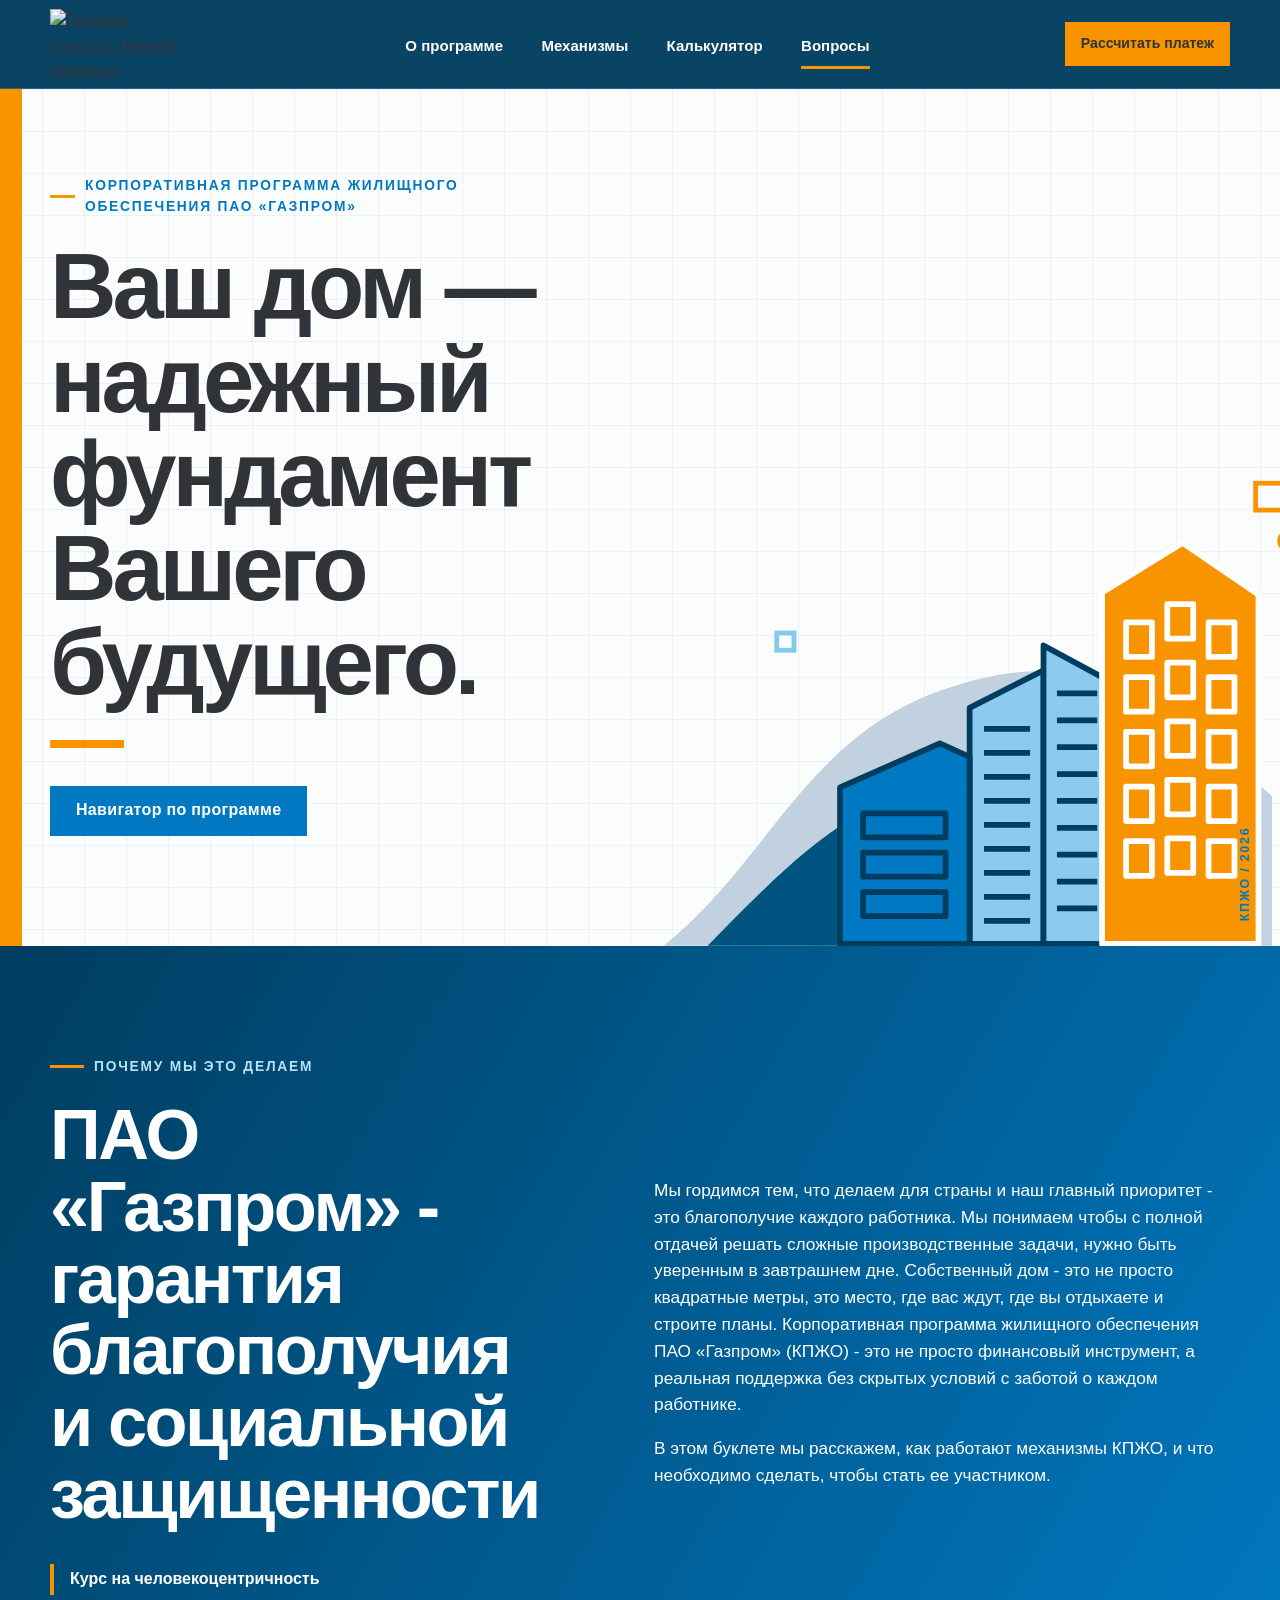
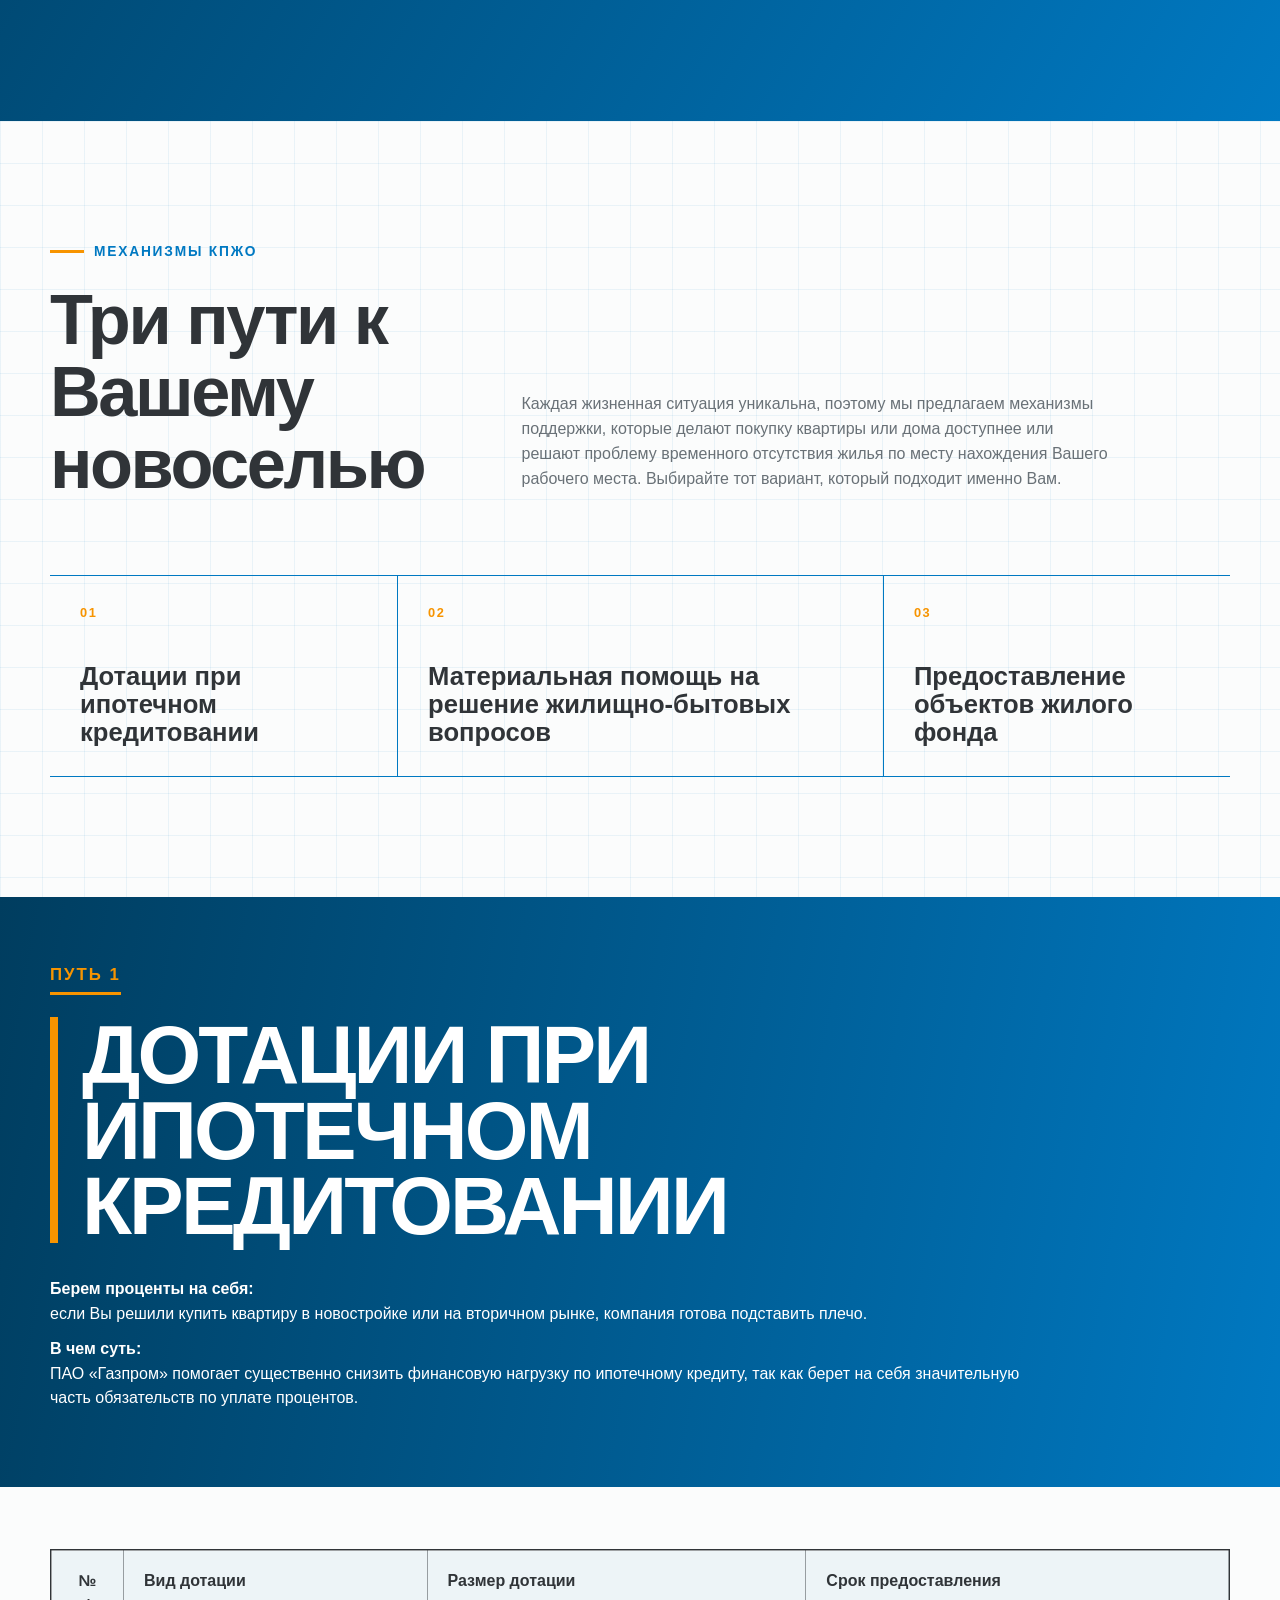
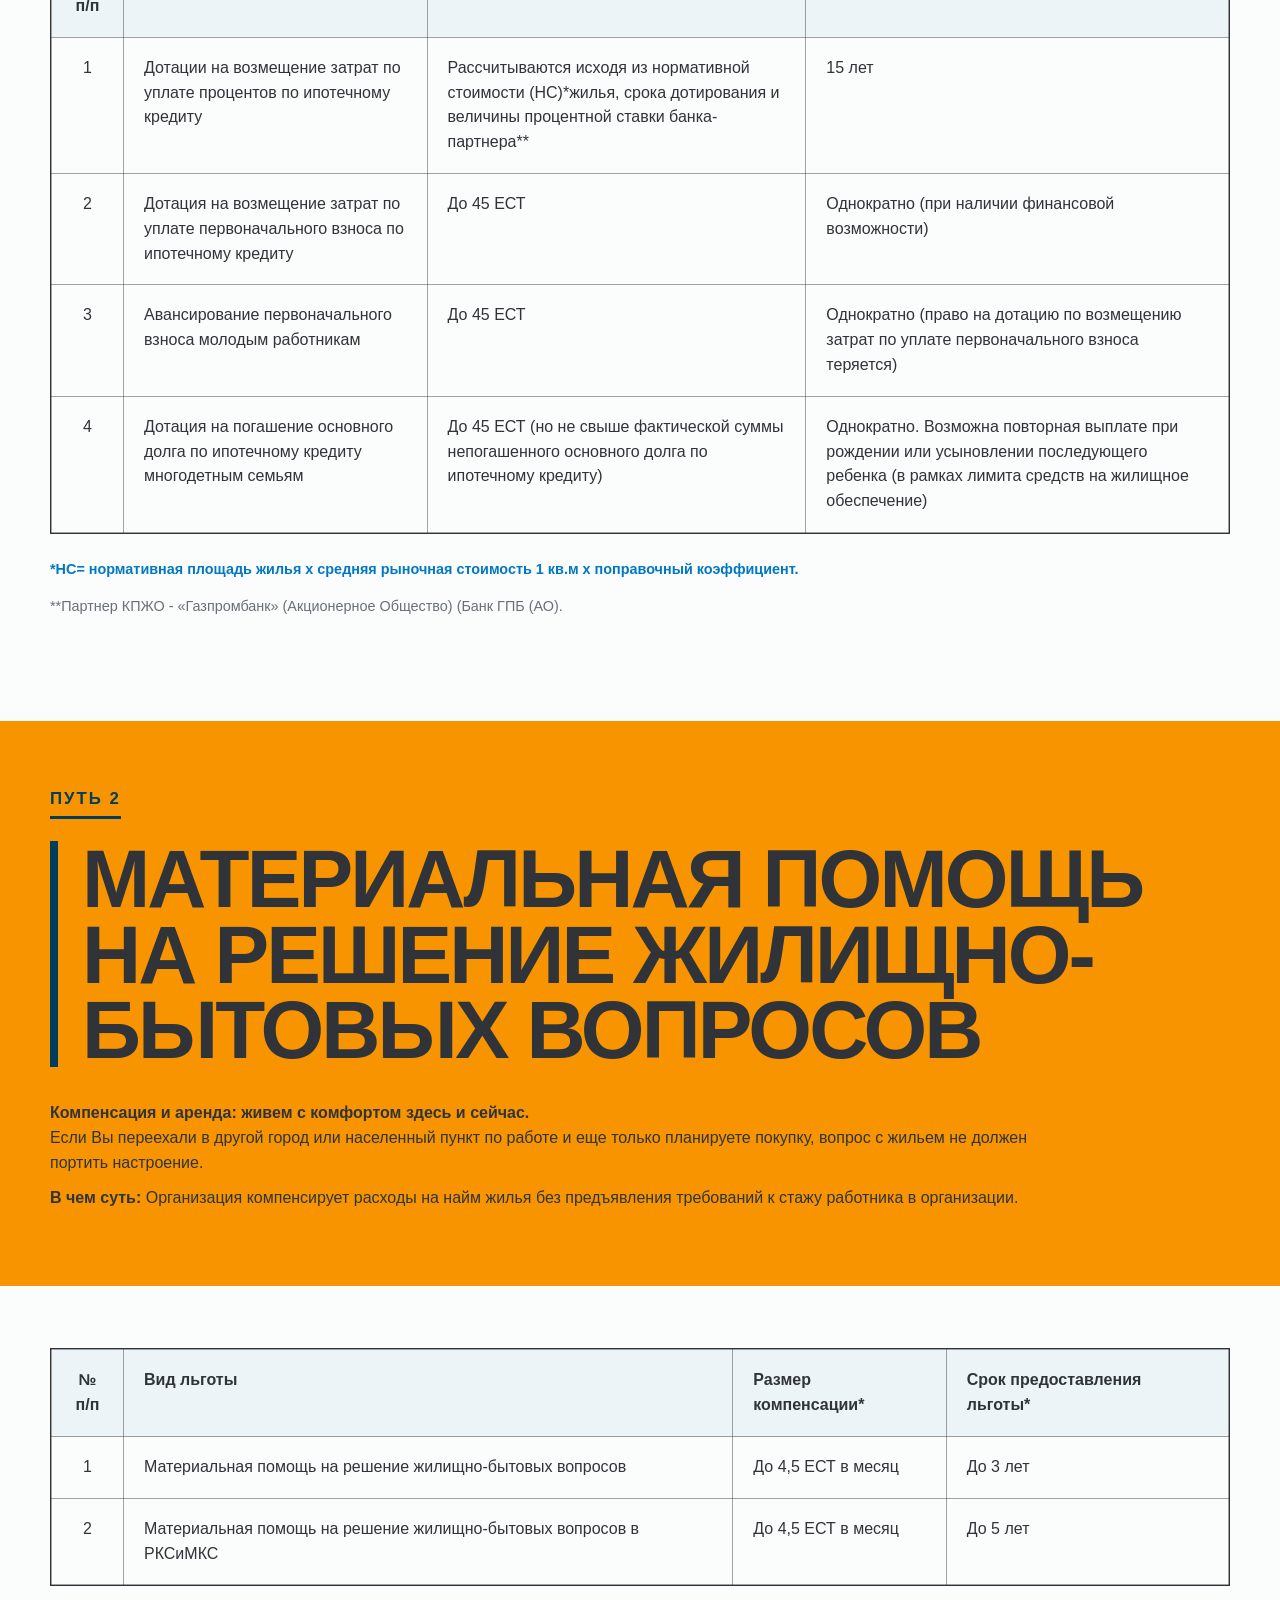
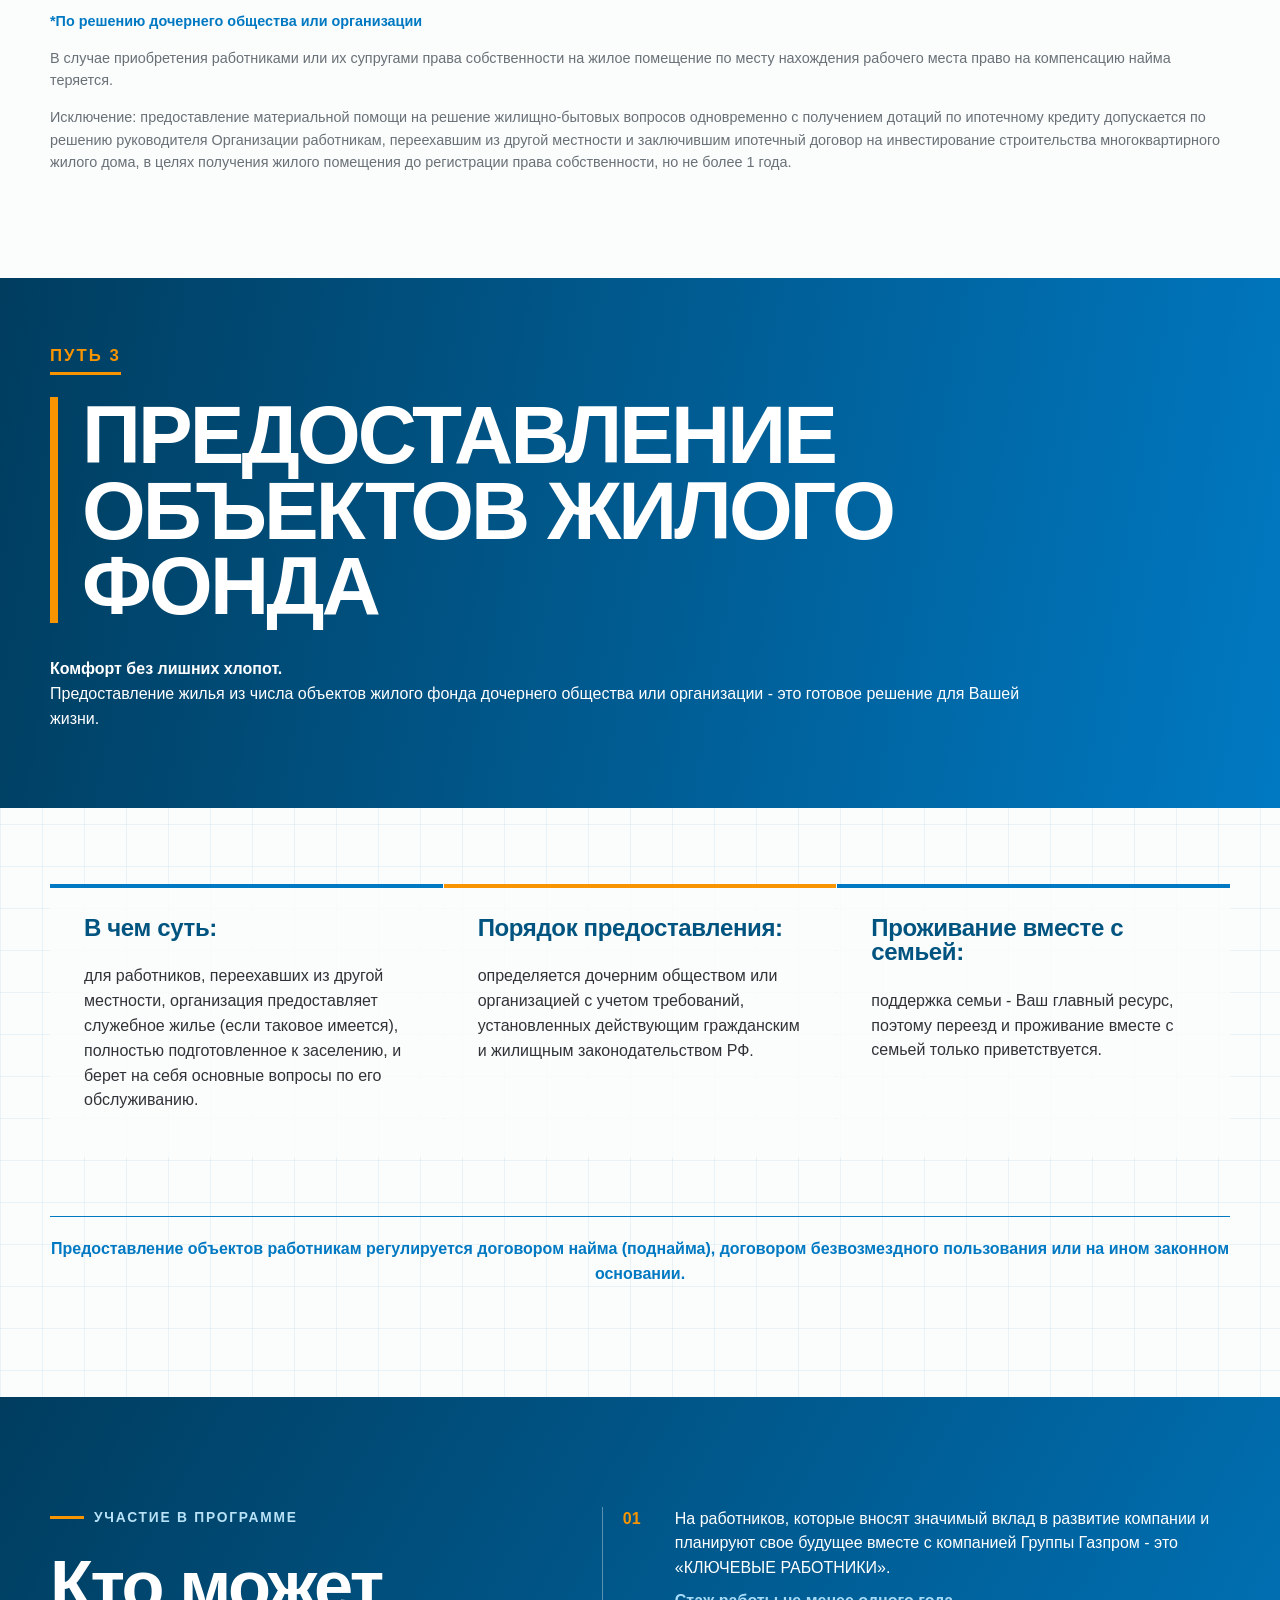
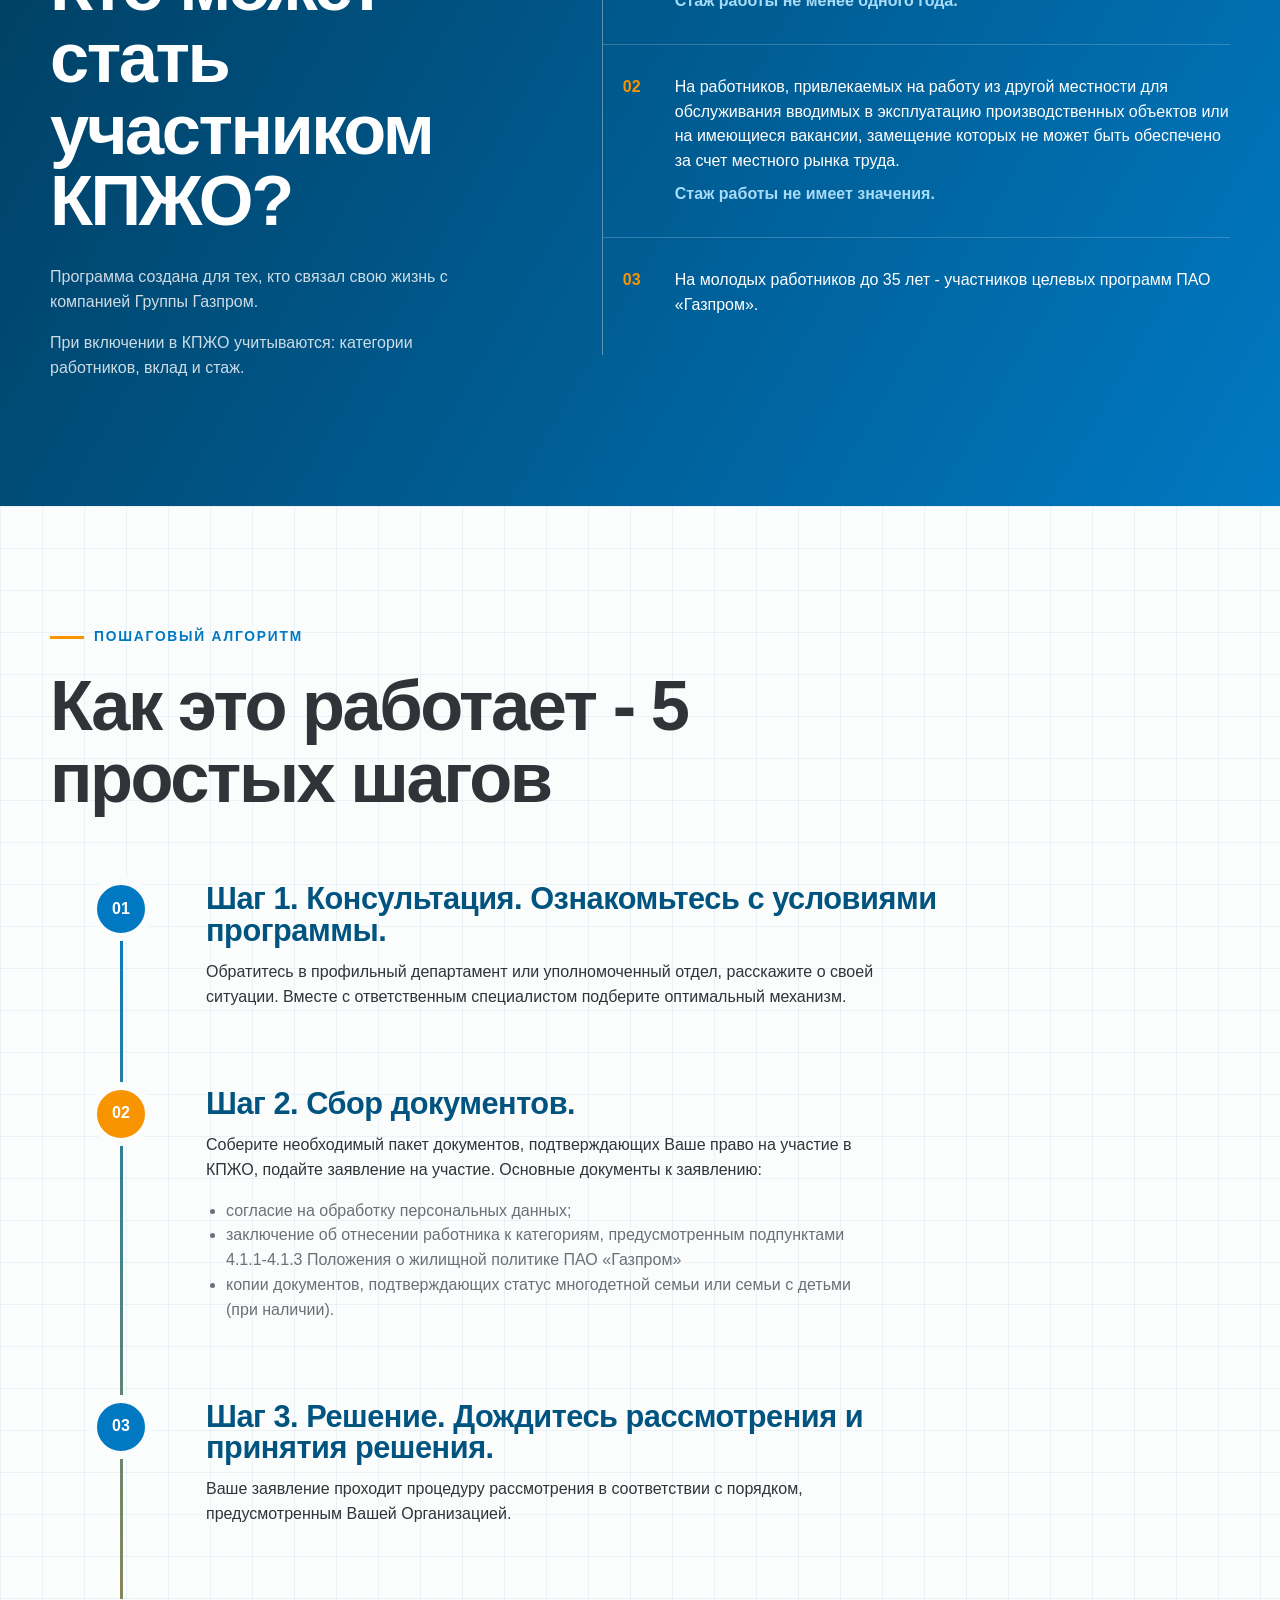
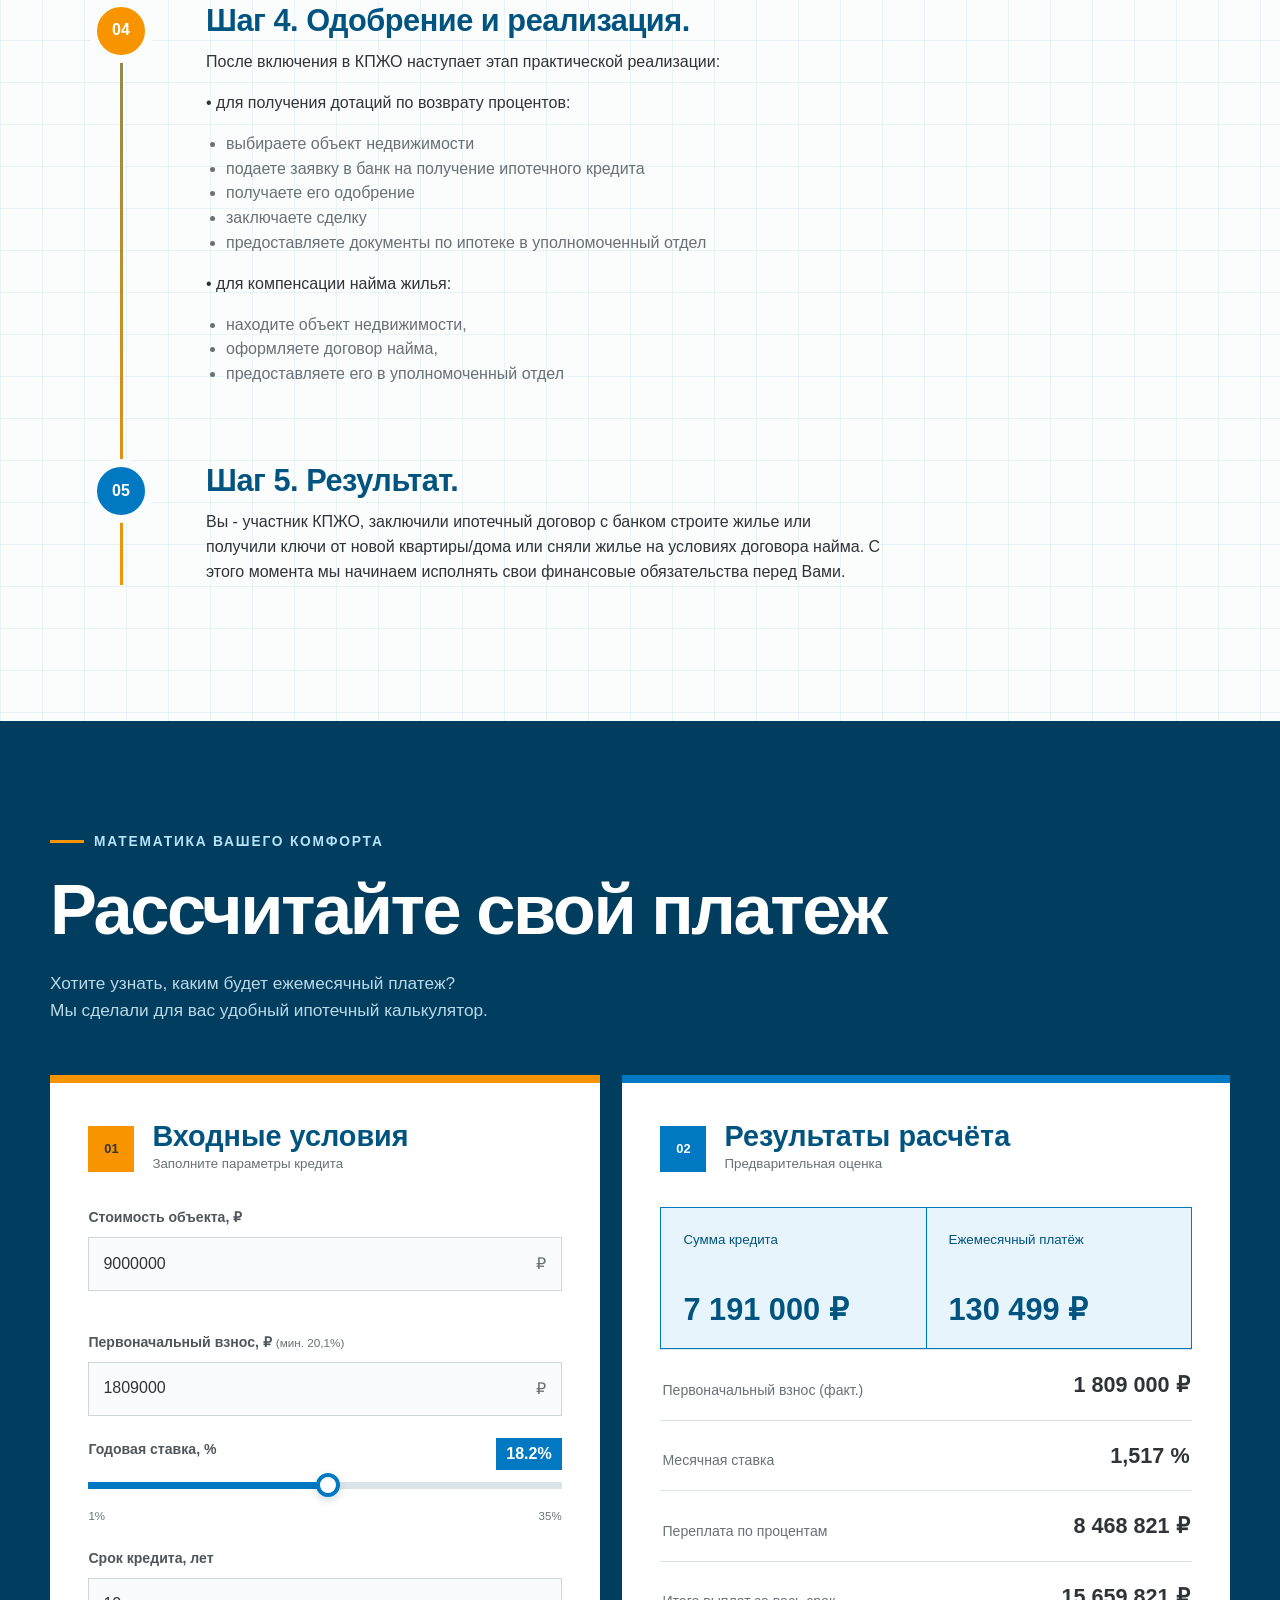
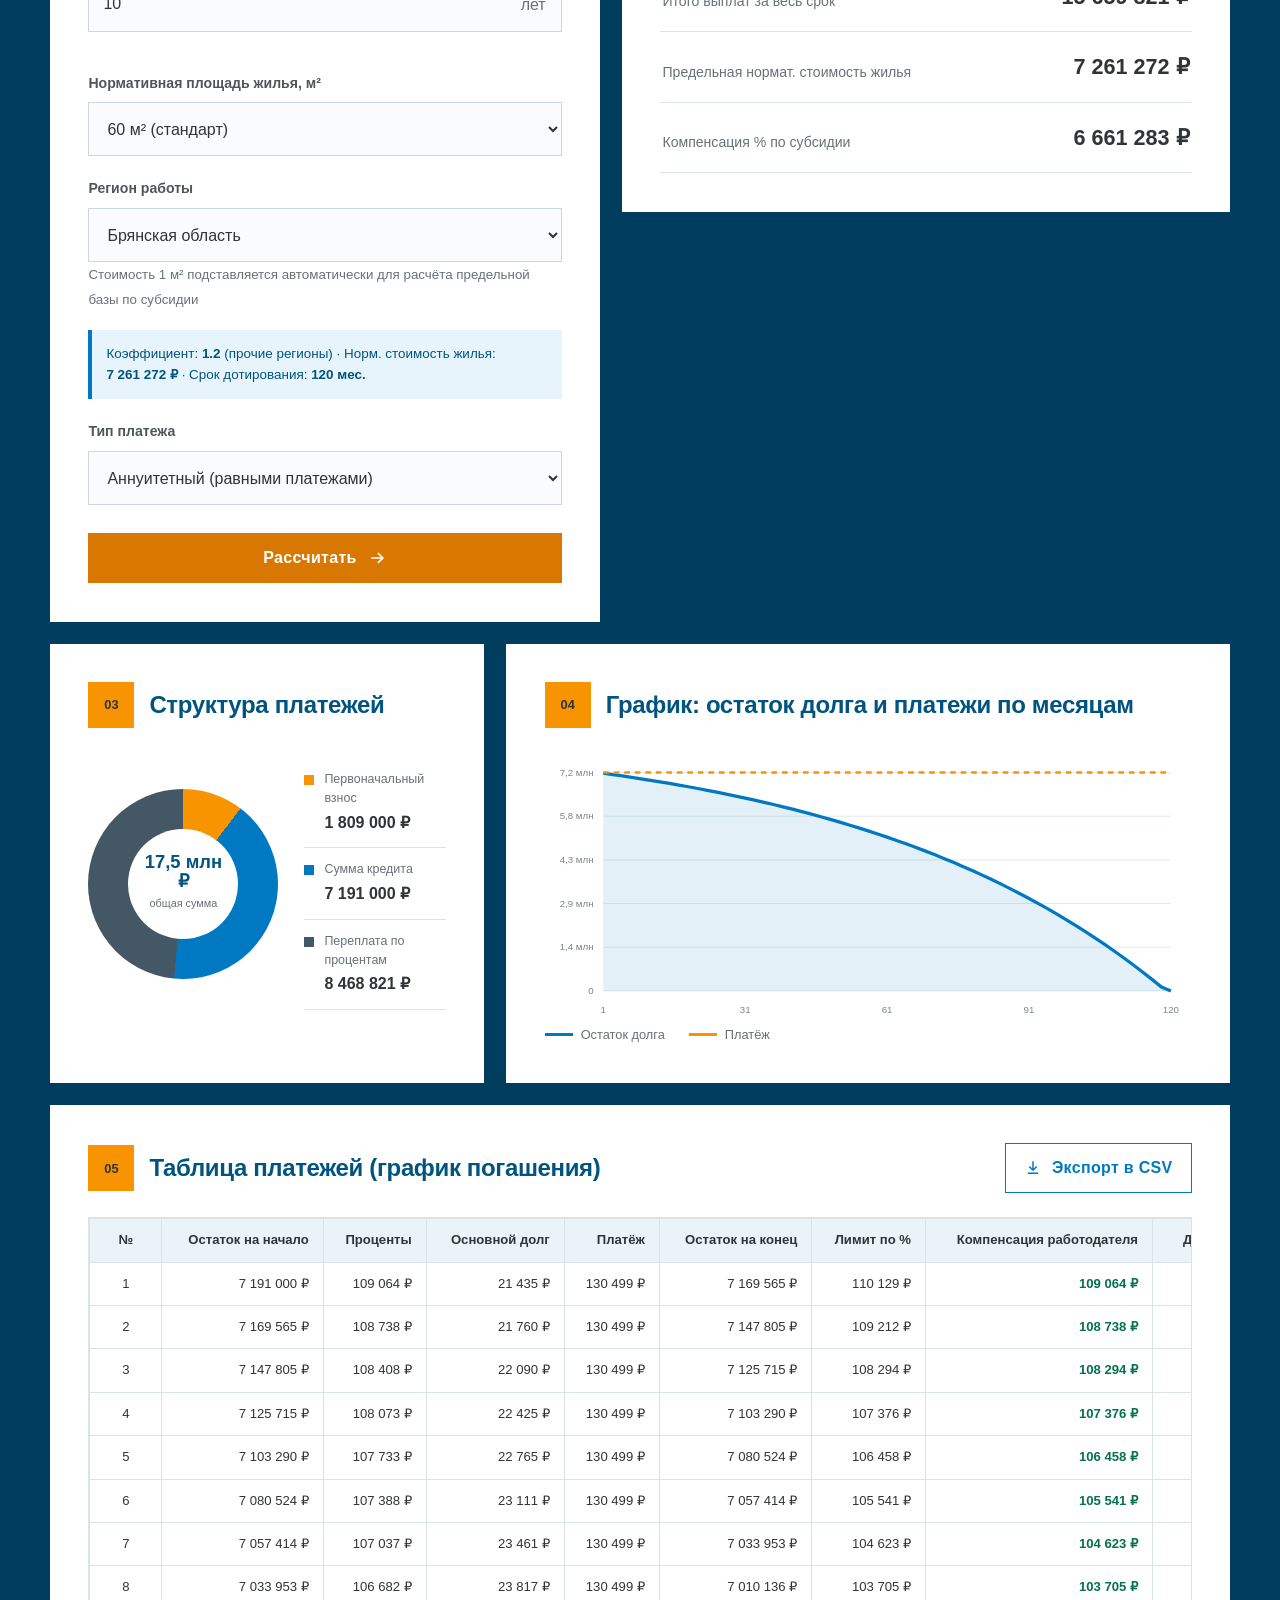
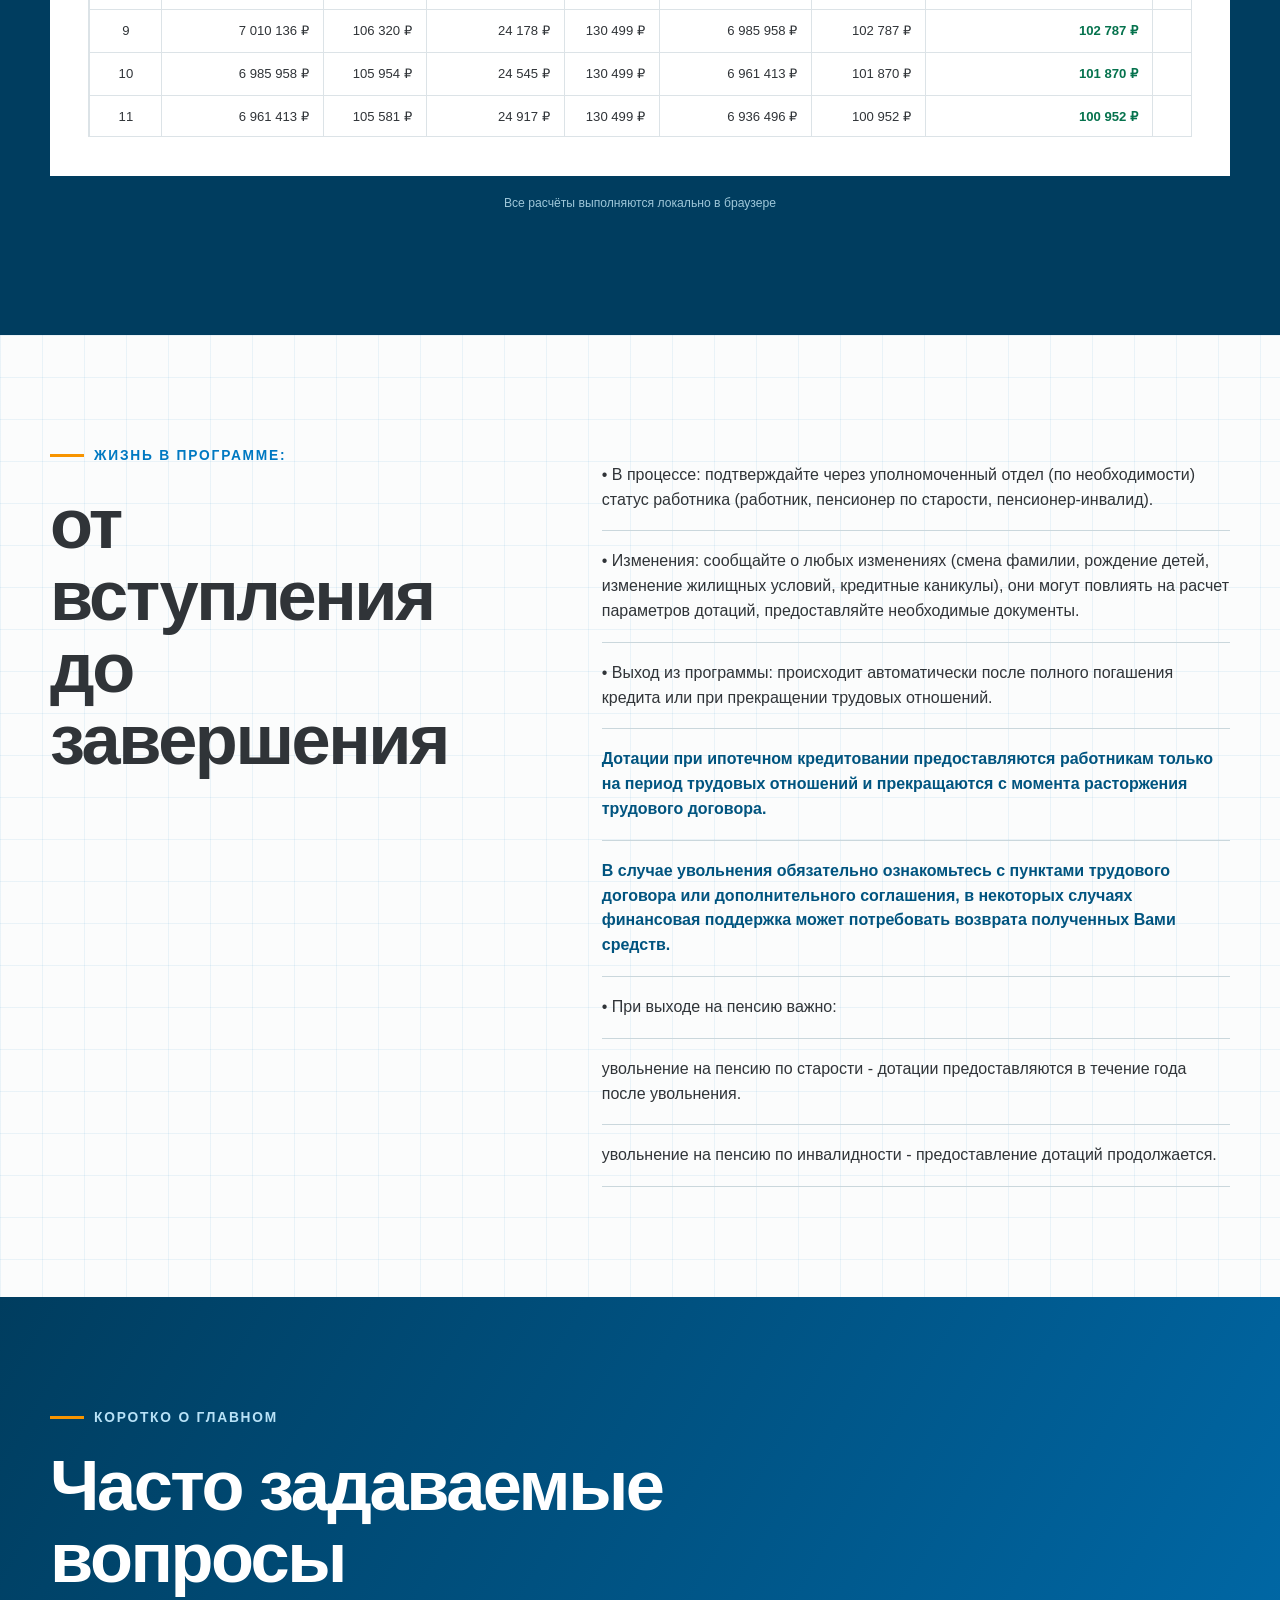
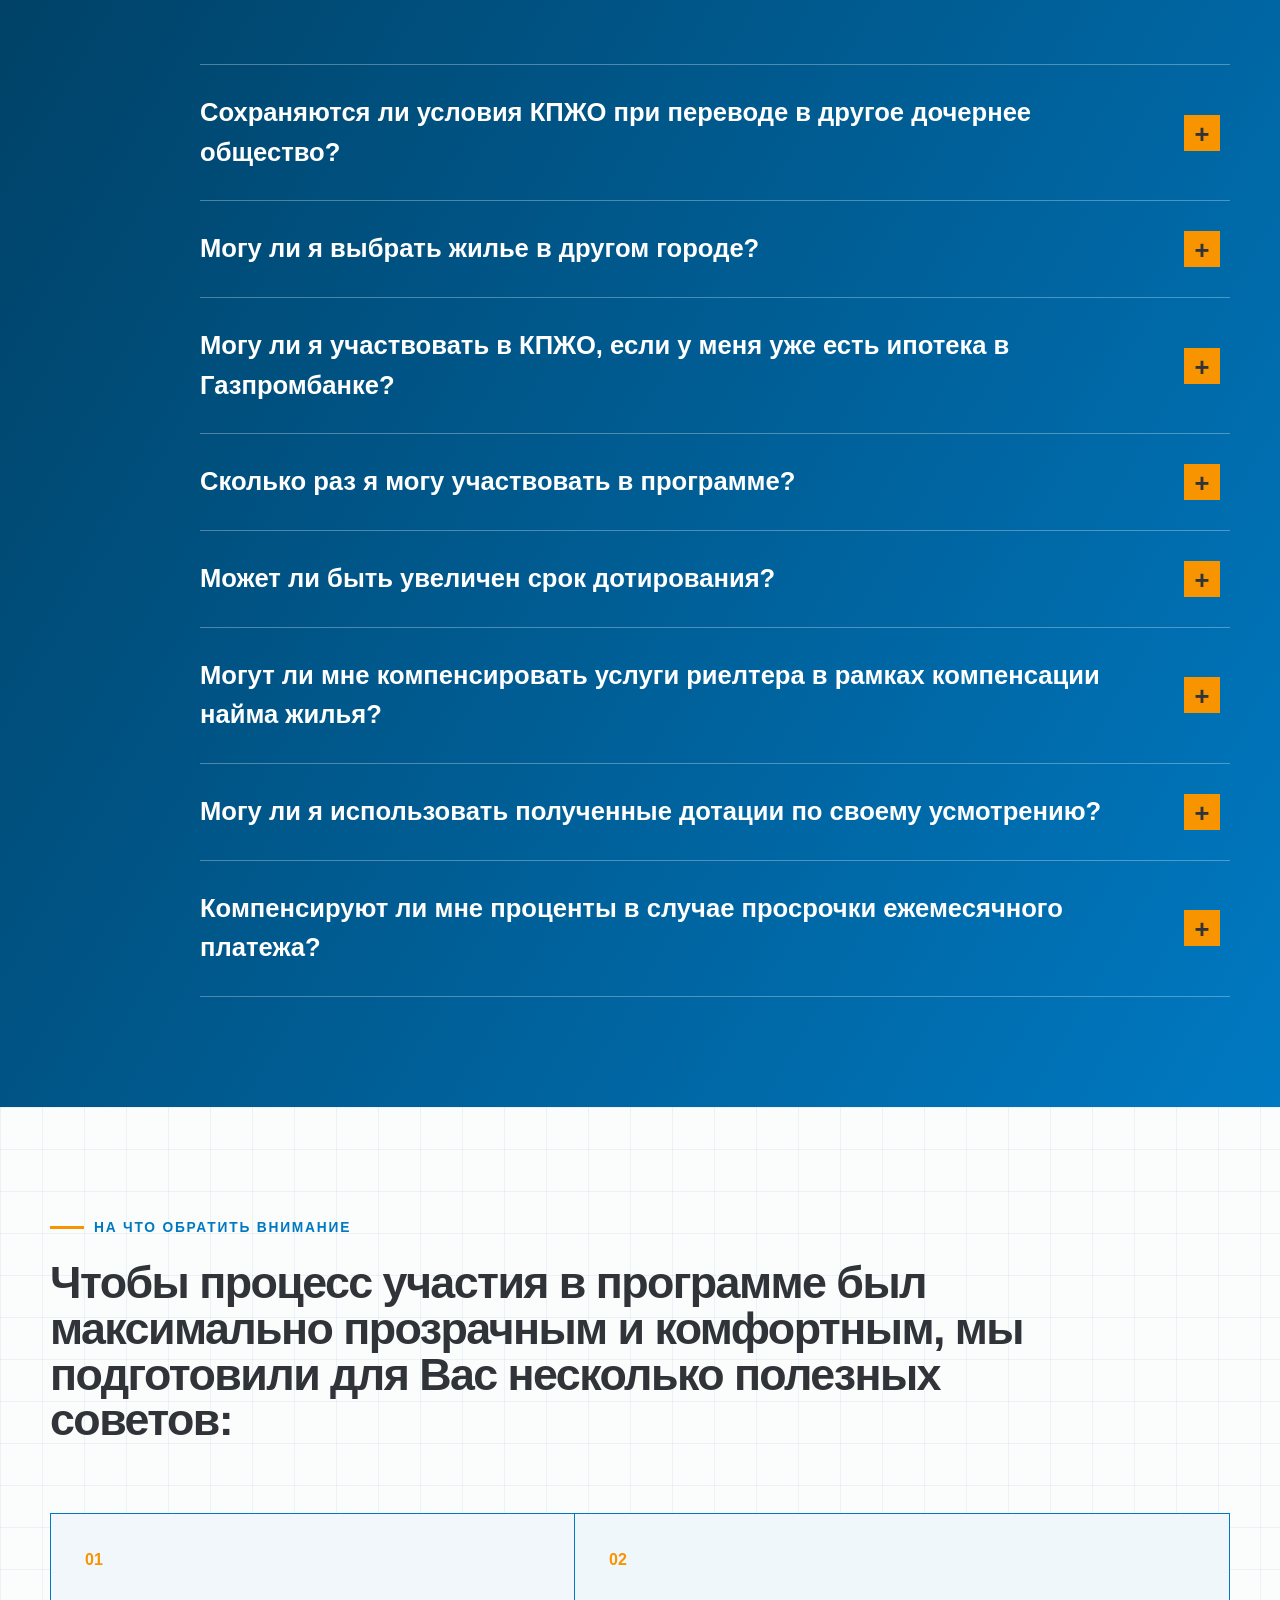
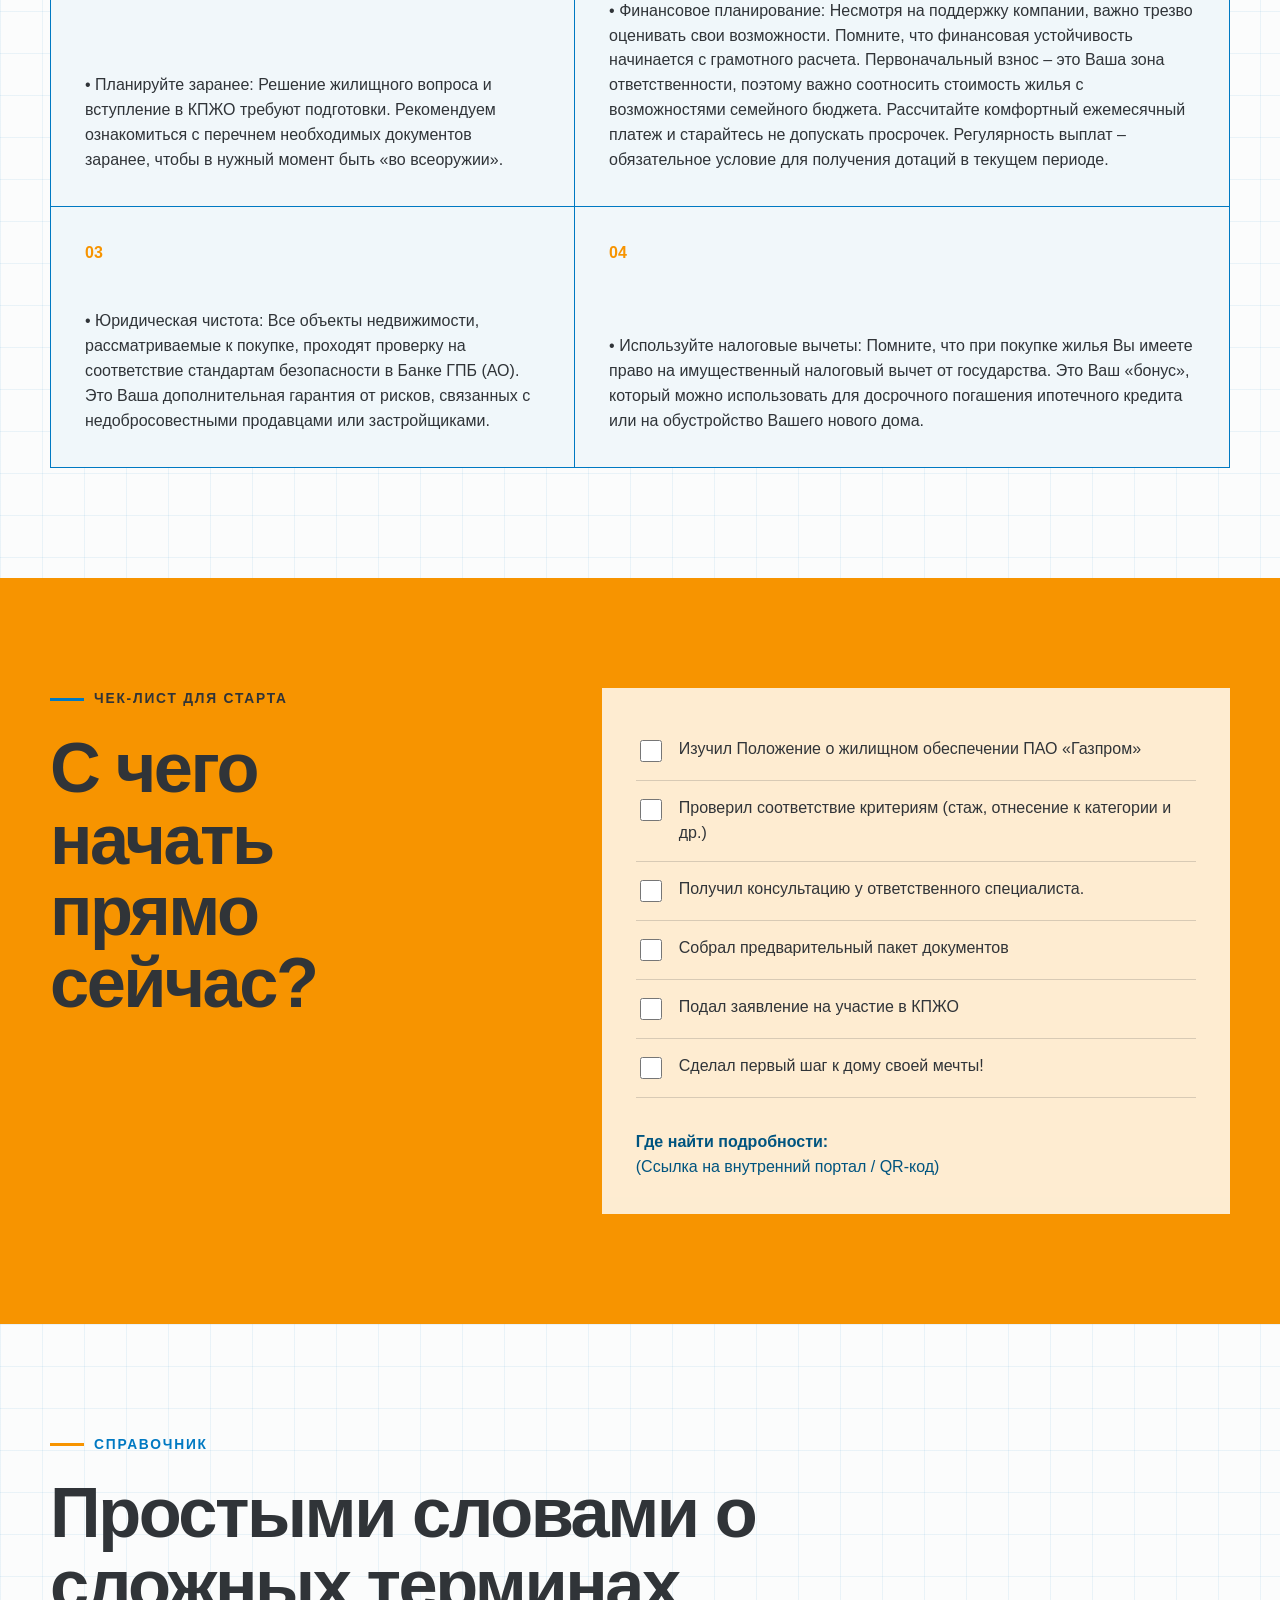
==== index.html @ 7434cbac "Add files via upload" ====
<!doctype html>
<html lang="ru">
<head>
  <meta charset="utf-8">
  <meta name="viewport" content="width=device-width, initial-scale=1, viewport-fit=cover">
  <meta name="theme-color" content="#005b8f">
  <meta name="description" content="Корпоративная программа жилищного обеспечения ПАО «Газпром» и ипотечный калькулятор">
  <title>Ваш дом — надежный фундамент Вашего будущего</title>
  <link rel="icon" href="assets/favicon.svg" type="image/svg+xml">
  <link rel="stylesheet" href="styles.css">
</head>
<body>
  <a class="skip-link" href="#main">Перейти к содержанию</a>

  <header class="site-header" id="top">
    <div class="header-shell">
      <a class="brand" href="#top" aria-label="Газпром — на главную">
        <img src="assets/gazprom-transgaz-nn-white.png" alt="Газпром трансгаз Нижний Новгород" width="2953" height="1624">
      </a>
      <button class="menu-toggle" type="button" aria-expanded="false" aria-controls="site-nav">
        <span></span><span></span>
        <span class="sr-only">Открыть меню</span>
      </button>
      <nav class="site-nav" id="site-nav" aria-label="Основная навигация">
        <a href="#program">О программе</a>
        <a href="#paths">Механизмы</a>
        <a href="#calculator">Калькулятор</a>
        <a href="#faq">Вопросы</a>
      </nav>
      <a class="header-cta" href="#calculator">Рассчитать платеж</a>
    </div>
  </header>

  <main id="main">
    <section class="hero grid-paper" aria-labelledby="hero-title">
      <div class="hero-shell">
        <div class="hero-copy reveal">
          <p class="eyebrow">Корпоративная программа жилищного обеспечения ПАО «Газпром»</p>
          <h1 id="hero-title">Ваш дом —<br>надежный фундамент<br>Вашего будущего.</h1>
          <a class="button button-primary" href="#program">Навигатор по программе</a>
        </div>
        <div class="hero-visual reveal" style="--delay: .12s" aria-hidden="true">
          <svg viewBox="0 0 760 600" role="img">
            <path class="hero-hill hill-back" d="M63 600C174 511 210 383 355 333c128-44 198-14 342 111v156Z"/>
            <path class="hero-hill hill-front" d="M109 600c92-94 155-157 250-166 146-13 210 71 326 166Z"/>
            <g class="building building-a">
              <path d="M382 598V352l77-39v285Z"/><path d="M459 598V287l72 39v272Z"/>
              <path d="M397 374h48M397 399h48M397 424h48M397 449h48M397 474h48M397 499h48M397 524h48M397 549h48M397 574h48"/>
              <path d="M473 337h42M473 365h42M473 393h42M473 421h42M473 449h42M473 477h42M473 505h42M473 533h42M473 561h42"/>
            </g>
            <g class="building building-b">
              <path d="M520 598V232l84-52 79 54v364Z"/>
              <path d="M545 263h27v36h-27zM588 244h27v36h-27zM631 263h27v36h-27zM545 320h27v36h-27zM588 305h27v36h-27zM631 320h27v36h-27zM545 377h27v36h-27zM588 366h27v36h-27zM631 377h27v36h-27zM545 434h27v36h-27zM588 427h27v36h-27zM631 434h27v36h-27zM545 491h27v36h-27zM588 488h27v36h-27zM631 491h27v36h-27z"/>
            </g>
            <g class="building building-c">
              <path d="M247 598V435l104-46 31 14v195Z"/><path d="M271 462h86v25h-86zM271 503h86v25h-86zM271 544h86v25h-86z"/>
            </g>
            <rect class="hero-square square-one" x="680" y="118" width="28" height="28"/>
            <rect class="hero-square square-two" x="181" y="274" width="18" height="18"/>
            <circle class="hero-dot" cx="714" cy="178" r="9"/>
          </svg>
        </div>
      </div>
      <div class="hero-index" aria-hidden="true">КПЖО / 2026</div>
    </section>

    <section class="why section-blue" id="program">
      <div class="section-shell split-layout">
        <div class="section-heading reveal">
          <p class="eyebrow eyebrow-light">Почему мы это делаем</p>
          <h2>ПАО «Газпром» - гарантия благополучия и социальной защищенности</h2>
          <p class="accent-ribbon">Курс на человекоцентричность</p>
        </div>
        <div class="section-copy reveal" style="--delay: .08s">
          <p>Мы гордимся тем, что делаем для страны и наш главный приоритет - это благополучие каждого работника. Мы понимаем чтобы с полной отдачей решать сложные производственные задачи, нужно быть уверенным в завтрашнем дне. Собственный дом - это не просто квадратные метры, это место, где вас ждут, где вы отдыхаете и строите планы. Корпоративная программа жилищного обеспечения ПАО «Газпром» (КПЖО) - это не просто финансовый инструмент, а реальная поддержка без скрытых условий с заботой о каждом работнике.</p>
          <p>В этом буклете мы расскажем, как работают механизмы КПЖО, и что необходимо сделать, чтобы стать ее участником.</p>
        </div>
      </div>
    </section>

    <section class="path-overview grid-paper" id="paths">
      <div class="section-shell">
        <div class="overview-head reveal">
          <p class="eyebrow">Механизмы КПЖО</p>
          <h2>Три пути к Вашему новоселью</h2>
          <p>Каждая жизненная ситуация уникальна, поэтому мы предлагаем механизмы поддержки, которые делают покупку квартиры или дома доступнее или решают проблему временного отсутствия жилья по месту нахождения Вашего рабочего места. Выбирайте тот вариант, который подходит именно Вам.</p>
        </div>
        <ol class="path-list">
          <li class="reveal"><a href="#path-1"><span>01</span>Дотации при ипотечном кредитовании</a></li>
          <li class="reveal"><a href="#path-2"><span>02</span>Материальная помощь на решение жилищно-бытовых вопросов</a></li>
          <li class="reveal"><a href="#path-3"><span>03</span>Предоставление объектов жилого фонда</a></li>
        </ol>
      </div>
    </section>

    <section class="path-section" id="path-1">
      <div class="path-banner blue-banner">
        <div class="section-shell">
          <span class="path-number">Путь 1</span>
          <h2>Дотации при ипотечном кредитовании</h2>
          <p><strong>Берем проценты на себя:</strong><br>если Вы решили купить квартиру в новостройке или на вторичном рынке, компания готова подставить плечо.</p>
          <p><strong>В чем суть:</strong><br>ПАО «Газпром» помогает существенно снизить финансовую нагрузку по ипотечному кредиту, так как берет на себя значительную часть обязательств по уплате процентов.</p>
        </div>
      </div>
      <div class="section-shell table-section reveal">
        <div class="responsive-table">
          <table>
            <thead><tr><th>№ п/п</th><th>Вид дотации</th><th>Размер дотации</th><th>Срок предоставления</th></tr></thead>
            <tbody>
              <tr><td>1</td><td>Дотации на возмещение затрат по уплате процентов по ипотечному кредиту</td><td>Рассчитываются исходя из нормативной стоимости (НС)*жилья, срока дотирования и величины процентной ставки банка-партнера**</td><td>15 лет</td></tr>
              <tr><td>2</td><td>Дотация на возмещение затрат по уплате первоначального взноса по ипотечному кредиту</td><td>До 45 ЕСТ</td><td>Однократно (при наличии финансовой возможности)</td></tr>
              <tr><td>3</td><td>Авансирование первоначального взноса молодым работникам</td><td>До 45 ЕСТ</td><td>Однократно (право на дотацию по возмещению затрат по уплате первоначального взноса теряется)</td></tr>
              <tr><td>4</td><td>Дотация на погашение основного долга по ипотечному кредиту многодетным семьям</td><td>До 45 ЕСТ (но не свыше фактической суммы непогашенного основного долга по ипотечному кредиту)</td><td>Однократно. Возможна повторная выплате при рождении или усыновлении последующего ребенка (в рамках лимита средств на жилищное обеспечение)</td></tr>
            </tbody>
          </table>
        </div>
        <div class="table-notes">
          <p>*НС= нормативная площадь жилья х средняя рыночная стоимость 1 кв.м х поправочный коэффициент.</p>
          <p>**Партнер КПЖО - «Газпромбанк» (Акционерное Общество) (Банк ГПБ (АО).</p>
        </div>
      </div>
    </section>

    <section class="path-section" id="path-2">
      <div class="path-banner orange-banner">
        <div class="section-shell">
          <span class="path-number">Путь 2</span>
          <h2>Материальная помощь на решение жилищно-бытовых вопросов</h2>
          <p><strong>Компенсация и аренда: живем с комфортом здесь и сейчас.</strong><br>Если Вы переехали в другой город или населенный пункт по работе и еще только планируете покупку, вопрос с жильем не должен портить настроение.</p>
          <p><strong>В чем суть:</strong> Организация компенсирует расходы на найм жилья без предъявления требований к стажу работника в организации.</p>
        </div>
      </div>
      <div class="section-shell table-section reveal">
        <div class="responsive-table">
          <table>
            <thead><tr><th>№ п/п</th><th>Вид льготы</th><th>Размер компенсации*</th><th>Срок предоставления льготы*</th></tr></thead>
            <tbody>
              <tr><td>1</td><td>Материальная помощь на решение жилищно-бытовых вопросов</td><td>До 4,5 ЕСТ в месяц</td><td>До 3 лет</td></tr>
              <tr><td>2</td><td>Материальная помощь на решение жилищно-бытовых вопросов в РКСиМКС</td><td>До 4,5 ЕСТ в месяц</td><td>До 5 лет</td></tr>
            </tbody>
          </table>
        </div>
        <div class="table-notes">
          <p>*По решению дочернего общества или организации</p>
          <p>В случае приобретения работниками или их супругами права собственности на жилое помещение по месту нахождения рабочего места право на компенсацию найма теряется.</p>
          <p>Исключение: предоставление материальной помощи на решение жилищно-бытовых вопросов одновременно с получением дотаций по ипотечному кредиту допускается по решению руководителя Организации работникам, переехавшим из другой местности и заключившим ипотечный договор на инвестирование строительства многоквартирного жилого дома, в целях получения жилого помещения до регистрации права собственности, но не более 1 года.</p>
        </div>
      </div>
    </section>

    <section class="path-section grid-paper" id="path-3">
      <div class="path-banner blue-banner">
        <div class="section-shell">
          <span class="path-number">Путь 3</span>
          <h2>Предоставление объектов жилого фонда</h2>
          <p><strong>Комфорт без лишних хлопот.</strong><br>Предоставление жилья из числа объектов жилого фонда дочернего общества или организации - это готовое решение для Вашей жизни.</p>
        </div>
      </div>
      <div class="section-shell three-notes">
        <article class="reveal"><h3>В чем суть:</h3><p>для работников, переехавших из другой местности, организация предоставляет служебное жилье (если таковое имеется), полностью подготовленное к заселению, и берет на себя основные вопросы по его обслуживанию.</p></article>
        <article class="reveal"><h3>Порядок предоставления:</h3><p>определяется дочерним обществом или организацией с учетом требований, установленных действующим гражданским и жилищным законодательством РФ.</p></article>
        <article class="reveal"><h3>Проживание вместе с семьей:</h3><p>поддержка семьи - Ваш главный ресурс, поэтому переезд и проживание вместе с семьей только приветствуется.</p></article>
        <p class="wide-note">Предоставление объектов работникам регулируется договором найма (поднайма), договором безвозмездного пользования или на ином законном основании.</p>
      </div>
    </section>

    <section class="eligibility section-blue">
      <div class="section-shell split-layout">
        <div class="section-heading reveal">
          <p class="eyebrow eyebrow-light">Участие в программе</p>
          <h2>Кто может стать участником КПЖО?</h2>
          <p>Программа создана для тех, кто связал свою жизнь с компанией Группы Газпром.</p>
          <p>При включении в КПЖО учитываются: категории работников, вклад и стаж.</p>
        </div>
        <ol class="eligibility-list">
          <li class="reveal"><span>01</span><p>На работников, которые вносят значимый вклад в развитие компании и планируют свое будущее вместе с компанией Группы Газпром - это «КЛЮЧЕВЫЕ РАБОТНИКИ».</p><strong>Стаж работы не менее одного года.</strong></li>
          <li class="reveal"><span>02</span><p>На работников, привлекаемых на работу из другой местности для обслуживания вводимых в эксплуатацию производственных объектов или на имеющиеся вакансии, замещение которых не может быть обеспечено за счет местного рынка труда.</p><strong>Стаж работы не имеет значения.</strong></li>
          <li class="reveal"><span>03</span><p>На молодых работников до 35 лет - участников целевых программ ПАО «Газпром».</p></li>
        </ol>
      </div>
    </section>

    <section class="steps grid-paper">
      <div class="section-shell">
        <div class="section-title reveal"><p class="eyebrow">Пошаговый алгоритм</p><h2>Как это работает - 5 простых шагов</h2></div>
        <div class="step-track">
          <article class="step reveal"><span>01</span><h3>Шаг 1. Консультация. Ознакомьтесь с условиями программы.</h3><p>Обратитесь в профильный департамент или уполномоченный отдел, расскажите о своей ситуации. Вместе с ответственным специалистом подберите оптимальный механизм.</p></article>
          <article class="step reveal"><span>02</span><h3>Шаг 2. Сбор документов.</h3><p>Соберите необходимый пакет документов, подтверждающих Ваше право на участие в КПЖО, подайте заявление на участие. Основные документы к заявлению:</p><ul><li>согласие на обработку персональных данных;</li><li>заключение об отнесении работника к категориям, предусмотренным подпунктами 4.1.1-4.1.3 Положения о жилищной политике ПАО «Газпром»</li><li>копии документов, подтверждающих статус многодетной семьи или семьи с детьми (при наличии).</li></ul></article>
          <article class="step reveal"><span>03</span><h3>Шаг 3. Решение. Дождитесь рассмотрения и принятия решения.</h3><p>Ваше заявление проходит процедуру рассмотрения в соответствии с порядком, предусмотренным Вашей Организацией.</p></article>
          <article class="step reveal"><span>04</span><h3>Шаг 4. Одобрение и реализация.</h3><p>После включения в КПЖО наступает этап практической реализации:</p><p>• для получения дотаций по возврату процентов:</p><ul><li>выбираете объект недвижимости</li><li>подаете заявку в банк на получение ипотечного кредита</li><li>получаете его одобрение</li><li>заключаете сделку</li><li>предоставляете документы по ипотеке в уполномоченный отдел</li></ul><p>• для компенсации найма жилья:</p><ul><li>находите объект недвижимости,</li><li>оформляете договор найма,</li><li>предоставляете его в уполномоченный отдел</li></ul></article>
          <article class="step reveal"><span>05</span><h3>Шаг 5. Результат.</h3><p>Вы - участник КПЖО, заключили ипотечный договор с банком строите жилье или получили ключи от новой квартиры/дома или сняли жилье на условиях договора найма. С этого момента мы начинаем исполнять свои финансовые обязательства перед Вами.</p></article>
        </div>
      </div>
    </section>

    <section class="calculator-section" id="calculator">
      <div class="calculator-heading section-shell reveal">
        <p class="eyebrow eyebrow-light">Математика вашего комфорта</p>
        <h2>Рассчитайте свой платеж</h2>
        <p>Хотите узнать, каким будет ежемесячный платеж?<br>Мы сделали для вас удобный ипотечный калькулятор.</p>
      </div>
      <div class="calculator-shell section-shell">
        <form class="calculator-form reveal" id="mortgage-form" novalidate>
          <div class="calc-panel-title"><span>01</span><div><p>Входные условия</p><small>Заполните параметры кредита</small></div></div>
          <div class="field">
            <label for="price">Стоимость объекта, ₽</label>
            <div class="input-wrap"><input type="number" id="price" value="9000000" step="100000" min="100000" inputmode="numeric"><span>₽</span></div>
            <small class="error-text" id="price-error"></small>
          </div>
          <div class="field">
            <label for="downpayment">Первоначальный взнос, ₽ <small>(мин. 20,1%)</small></label>
            <div class="input-wrap"><input type="number" id="downpayment" value="1809000" step="10000" min="0" inputmode="numeric"><span>₽</span></div>
            <p class="field-warning" id="warn-down" role="status">Взнос ниже минимального — будет применён минимум 20,1%</p>
          </div>
          <div class="field range-field">
            <div class="label-row"><label for="rate">Годовая ставка, %</label><output id="rate-badge" for="rate">18.2%</output></div>
            <input type="range" id="rate" min="1" max="35" step="0.1" value="18.2">
            <div class="range-scale"><span>1%</span><span>35%</span></div>
          </div>
          <div class="field">
            <label for="years">Срок кредита, лет</label>
            <div class="input-wrap"><input type="number" id="years" value="10" min="1" max="30" step="1" inputmode="numeric"><span>лет</span></div>
            <small class="error-text" id="years-error"></small>
          </div>
          <div class="field">
            <label for="area">Нормативная площадь жилья, м²</label>
            <select id="area"><option value="33">33 м² (1 человек)</option><option value="42">42 м² (2 человека)</option><option value="60" selected>60 м² (стандарт)</option><option value="90">90 м² (многодетные)</option></select>
          </div>
          <div class="field">
            <label for="region">Регион работы</label>
            <select id="region"></select>
            <small>Стоимость 1 м² подставляется автоматически для расчёта предельной базы по субсидии</small>
          </div>
          <div class="region-info" id="region-info"></div>
          <div class="field">
            <label for="payment-type">Тип платежа</label>
            <select id="payment-type"><option value="annuity">Аннуитетный (равными платежами)</option><option value="differentiated">Дифференцированный (убывающий)</option></select>
          </div>
          <button class="button calc-button" type="submit"><span>Рассчитать</span><svg viewBox="0 0 24 24" aria-hidden="true"><path d="M5 12h14M13 6l6 6-6 6"/></svg></button>
        </form>

        <div class="calculator-results reveal" style="--delay: .08s" aria-live="polite">
          <div class="calc-panel-title dark-title"><span>02</span><div><p>Результаты расчёта</p><small>Предварительная оценка</small></div></div>
          <div class="primary-results">
            <div><small>Сумма кредита</small><strong id="r-loan-sum">—</strong></div>
            <div><small>Ежемесячный платёж</small><strong id="r-monthly">—</strong></div>
          </div>
          <div class="result-list">
            <div><span>Первоначальный взнос (факт.)</span><strong id="r-down-fact">—</strong></div>
            <div><span>Месячная ставка</span><strong id="r-monthly-rate">—</strong></div>
            <div><span>Переплата по процентам</span><strong id="r-overpay">—</strong></div>
            <div><span>Итого выплат за весь срок</span><strong id="r-total">—</strong></div>
            <div><span>Предельная нормат. стоимость жилья</span><strong id="r-norm-cost">—</strong></div>
            <div><span>Компенсация % по субсидии</span><strong id="r-subsidy-total">—</strong></div>
          </div>
        </div>
      </div>

      <div class="analytics-shell section-shell">
        <article class="chart-panel reveal">
          <div class="chart-head"><span>03</span><h3>Структура платежей</h3></div>
          <div class="donut-layout">
            <div class="donut" id="payment-donut" role="img" aria-label="Диаграмма структуры платежей"><div><strong id="donut-total">—</strong><span>общая сумма</span></div></div>
            <ul class="chart-legend"><li><i class="legend-down"></i><span>Первоначальный взнос</span><strong id="legend-down">—</strong></li><li><i class="legend-loan"></i><span>Сумма кредита</span><strong id="legend-loan">—</strong></li><li><i class="legend-interest"></i><span>Переплата по процентам</span><strong id="legend-interest">—</strong></li></ul>
          </div>
        </article>
        <article class="chart-panel chart-wide reveal">
          <div class="chart-head"><span>04</span><h3>График: остаток долга и платежи по месяцам</h3></div>
          <div class="line-chart-wrap"><svg id="line-chart" viewBox="0 0 800 330" role="img" aria-label="График остатка долга и платежей по месяцам"></svg></div>
          <div class="line-legend"><span><i class="line-debt"></i>Остаток долга</span><span><i class="line-payment"></i>Платёж</span></div>
        </article>
      </div>

      <div class="schedule section-shell reveal">
        <div class="schedule-head"><div><span>05</span><h3>Таблица платежей (график погашения)</h3></div><button class="button button-outline" type="button" id="export-csv"><svg viewBox="0 0 24 24" aria-hidden="true"><path d="M12 3v12m0 0 5-5m-5 5-5-5M5 19h14"/></svg>Экспорт в CSV</button></div>
        <div class="schedule-table"><table id="schedule-table"><thead><tr><th>№</th><th>Остаток на начало</th><th>Проценты</th><th>Основной долг</th><th>Платёж</th><th>Остаток на конец</th><th>Лимит по %</th><th>Компенсация работодателя</th><th>Доплата из своих средств</th></tr></thead><tbody></tbody></table></div>
      </div>
      <p class="calculator-note section-shell">Все расчёты выполняются локально в браузере</p>
    </section>

    <section class="lifecycle grid-paper">
      <div class="section-shell split-layout">
        <div class="section-heading reveal"><p class="eyebrow">Жизнь в программе:</p><h2>от вступления до завершения</h2></div>
        <div class="content-list reveal">
          <p>• В процессе: подтверждайте через уполномоченный отдел (по необходимости) статус работника (работник, пенсионер по старости, пенсионер-инвалид).</p>
          <p>• Изменения: сообщайте о любых изменениях (смена фамилии, рождение детей, изменение жилищных условий, кредитные каникулы), они могут повлиять на расчет параметров дотаций, предоставляйте необходимые документы.</p>
          <p>• Выход из программы: происходит автоматически после полного погашения кредита или при прекращении трудовых отношений.</p>
          <p>Дотации при ипотечном кредитовании предоставляются работникам только на период трудовых отношений и прекращаются с момента расторжения трудового договора.</p>
          <p>В случае увольнения обязательно ознакомьтесь с пунктами трудового договора или дополнительного соглашения, в некоторых случаях финансовая поддержка может потребовать возврата полученных Вами средств.</p>
          <p>• При выходе на пенсию важно:</p>
          <p>увольнение на пенсию по старости - дотации предоставляются в течение года после увольнения.</p>
          <p>увольнение на пенсию по инвалидности - предоставление дотаций продолжается.</p>
        </div>
      </div>
    </section>

    <section class="faq section-blue" id="faq">
      <div class="section-shell">
        <div class="section-title reveal"><p class="eyebrow eyebrow-light">Коротко о главном</p><h2>Часто задаваемые вопросы</h2></div>
        <div class="faq-list">
          <details class="reveal"><summary>Сохраняются ли условия КПЖО при переводе в другое дочернее общество?</summary><p>Да, программа действует в рамках единой корпоративной политики Группы Газпром.</p></details>
          <details class="reveal"><summary>Могу ли я выбрать жилье в другом городе?</summary><p>Условия программы зависят от региона присутствия вашей Организации.</p></details>
          <details class="reveal"><summary>Могу ли я участвовать в КПЖО, если у меня уже есть ипотека в Газпромбанке?</summary><p>Да, программа предусматривает возможность компенсации процентов по уже взятым кредитам. Уточните детали у ответственного специалиста.</p></details>
          <details class="reveal"><summary>Сколько раз я могу участвовать в программе?</summary><p>С применением механизма дотаций при ипотечном кредитовании - один раз. Исключение составляют случаи перевода работника в другую местность вместе с работодателем по согласованию с ПАО «Газпром».</p></details>
          <details class="reveal"><summary>Может ли быть увеличен срок дотирования?</summary><p>Может, до 10 лет, но только по новому ипотечному договору и по решению руководителя Организации в случае перевода работника на работу в другую местность.</p></details>
          <details class="reveal"><summary>Могут ли мне компенсировать услуги риелтера в рамках компенсации найма жилья?</summary><p>Нет. В состав расходов работника на оплату найма жилого помещения либо гостиничных услуг не включаются иные расходы, возникающие в результате правоотношений, не отвечающих природе договора найма (поднайма) жилого помещения.</p></details>
          <details class="reveal"><summary>Могу ли я использовать полученные дотации по своему усмотрению?</summary><p>Нет, не можете. Нецелевое использование полученных средств влечет за собой обязательство возврата полученных денежных средств в полном объеме.</p></details>
          <details class="reveal"><summary>Компенсируют ли мне проценты в случае просрочки ежемесячного платежа?</summary><p>Компенсация процентов осуществляется на основании ежемесячных отчетов от Газпромбанка. В случае отсутствия оплаты банк фиксирует данные о просроченном платеже. Уточните у ответственного специалиста: положена ли Вам выплата, если Вы внесете платеж в ближайшие дни от даты, установленной в графике платежей.</p></details>
        </div>
      </div>
    </section>

    <section class="attention grid-paper">
      <div class="section-shell">
        <div class="section-title reveal"><p class="eyebrow">На что обратить внимание</p><h2>Чтобы процесс участия в программе был максимально прозрачным и комфортным, мы подготовили для Вас несколько полезных советов:</h2></div>
        <div class="attention-grid">
          <article class="reveal"><span>01</span><p>• Планируйте заранее: Решение жилищного вопроса и вступление в КПЖО требуют подготовки. Рекомендуем ознакомиться с перечнем необходимых документов заранее, чтобы в нужный момент быть «во всеоружии».</p></article>
          <article class="reveal"><span>02</span><p>• Финансовое планирование: Несмотря на поддержку компании, важно трезво оценивать свои возможности. Помните, что финансовая устойчивость начинается с грамотного расчета. Первоначальный взнос – это Ваша зона ответственности, поэтому важно соотносить стоимость жилья с возможностями семейного бюджета. Рассчитайте комфортный ежемесячный платеж и старайтесь не допускать просрочек. Регулярность выплат – обязательное условие для получения дотаций в текущем периоде.</p></article>
          <article class="reveal"><span>03</span><p>• Юридическая чистота: Все объекты недвижимости, рассматриваемые к покупке, проходят проверку на соответствие стандартам безопасности в Банке ГПБ (АО). Это Ваша дополнительная гарантия от рисков, связанных с недобросовестными продавцами или застройщиками.</p></article>
          <article class="reveal"><span>04</span><p>• Используйте налоговые вычеты: Помните, что при покупке жилья Вы имеете право на имущественный налоговый вычет от государства. Это Ваш «бонус», который можно использовать для досрочного погашения ипотечного кредита или на обустройство Вашего нового дома.</p></article>
        </div>
      </div>
    </section>

    <section class="checklist section-orange">
      <div class="section-shell split-layout">
        <div class="section-heading reveal"><p class="eyebrow">Чек-лист для старта</p><h2>С чего начать прямо сейчас?</h2></div>
        <div class="checklist-items reveal">
          <label><input type="checkbox"><span>Изучил Положение о жилищном обеспечении ПАО «Газпром»</span></label>
          <label><input type="checkbox"><span>Проверил соответствие критериям (стаж, отнесение к категории и др.)</span></label>
          <label><input type="checkbox"><span>Получил консультацию у ответственного специалиста.</span></label>
          <label><input type="checkbox"><span>Собрал предварительный пакет документов</span></label>
          <label><input type="checkbox"><span>Подал заявление на участие в КПЖО</span></label>
          <label><input type="checkbox"><span>Сделал первый шаг к дому своей мечты!</span></label>
          <p><strong>Где найти подробности:</strong><br>(Ссылка на внутренний портал / QR-код)</p>
        </div>
      </div>
    </section>

    <section class="glossary grid-paper">
      <div class="section-shell">
        <div class="section-title reveal"><p class="eyebrow">Справочник</p><h2>Простыми словами о сложных терминах</h2></div>
        <div class="glossary-grid">
          <article class="reveal"><h3>Департамент 715</h3><p>структурное подразделение ПАО «Газпром», на которое возложены задачи по управлению персоналом ПАО «Газпром», его дочерних обществ и организаций.</p></article>
          <article class="reveal"><h3>Единый социальный тариф (ЕСТ)</h3><p>величина, применяемая для расчета размера социальных льгот, гарантий и компенсаций, предусмотренных Генеральным коллективным договором ПАО «Газпром» и его дочерних обществ.</p></article>
          <article class="reveal"><h3>Жилищный фонд</h3><p>совокупность пригодных для проживания и размещения жилых помещений (объектов жилищного фонда), находящихся в собственности ПАО «Газпром», его дочерних обществ и организаций либо в их пользовании на ином законном основании.</p></article>
          <article class="reveal"><h3>Жилое помещение</h3><p>изолированное помещение (жилой дом, часть жилого дома, квартира, часть квартиры, комната), которое является недвижимым имуществом и пригодно для постоянного проживания граждан (отвечает установленным санитарным и техническим правилам и нормам, иным требованиям законодательства Российской Федерации).</p></article>
          <article class="reveal"><h3>Корпоративная программа жилищного обеспечения (КПЖО)</h3><p>совокупность механизмов предоставления льготы по жилищному обеспечению, предусмотренных Положением о жилищной политике ПАО «Газпром», применяемых ПАО «Газпром», его дочерними обществами и организациями в отношении работников, пенсионеров и иных лиц.</p></article>
          <article class="reveal"><h3>Многодетная семья</h3><p>семья, в которой родились и (или) воспитываются трое и более детей (в том числе усыновленные, а также пасынки и падчерицы) в возрасте до 18 лет, а обучающиеся по очной форме обучения в образовательных организациях, реализующих основные образовательные программы, - до 24 лет. В составе многодетной семьи не учитываются дети, находящиеся на полном государственном обеспечении, и дети, в отношении которых родители лишены родительских прав или ограничены в родительских правах.</p></article>
          <article class="reveal"><h3>Льгота по жилищному обеспечению</h3><p>льгота, предоставленная (предоставляемая) ПАО «Газпром», его дочерним обществом или организацией работнику, пенсионеру или иному лицу в целях жилищного обеспечения с применением механизмов, предусмотренных Положением о жилищной политике ПАО «Газпром.</p></article>
          <article class="reveal"><h3>Нормативная стоимость жилого помещения (НС)</h3><p>средняя рыночная стоимость нормативной площади жилого помещения с учетом поправочного коэффициента.</p></article>
          <article class="reveal"><h3>Пенсионер</h3><p>лицо, признанное пенсионером администрации ПАО «Газпром», его дочернего общества, организации или филиала в соответствии с Положением о социальной защите пенсионеров администрации ПАО «Газпром», Типовым положением о социальной защите пенсионеров дочерних обществ, организаций и филиалов ПАО «Газпром», утверждаемыми ПАО «Газпром».</p></article>
          <article class="reveal"><h3>Семья с детьми</h3><p>семья, в которой родились и (или) воспитываются один ребенок или двое детей (в том числе усыновленные, а также пасынки и падчерицы) в возрасте до 18 лет, а обучающиеся по очной форме обучения в образовательных организациях, реализующих основные образовательные программы, - до 24 лет. В составе семьи с детьми не учитываются дети, находящиеся на полном государственном обеспечении, и дети, в отношении которых родители лишены родительских прав или ограничены в родительских правах.</p></article>
          <article class="reveal"><h3>Уполномоченная кредитная организация</h3><p>юридическое лицо, которое имеет право осуществлять банковские операции в соответствии с законодательством Российской Федерации и является участником корпоративной системы жилищного обеспечения.</p></article>
          <article class="reveal"><h3>Участник корпоративной программы жилищного обеспечения</h3><p>лицо, в отношении которого ПАО «Газпром», его дочерним обществом или организацией в установленном порядке принято решение об отнесении к категории, предусмотренной пунктами 4.1-4.2 Положения о жилищной политике ПАО «Газпром», и предоставлении льготы по жилищному обеспечению.</p></article>
        </div>
      </div>
    </section>
  </main>

  <footer class="site-footer">
    <div class="section-shell footer-inner"><img src="assets/gazprom-transgaz-nn-white.png" alt="Газпром трансгаз Нижний Новгород" width="2953" height="1624"><p>Корпоративная программа жилищного обеспечения ПАО «Газпром»</p><a href="#main" id="back-to-top">Наверх <span aria-hidden="true">↑</span></a></div>
  </footer>
  <script src="app.js"></script>
</body>
</html>
---- styles.css ----
:root {
  --blue: #0079c2;
  --blue-deep: #00547f;
  --blue-dark: #003d5f;
  --blue-pale: #e7f4fb;
  --orange: #f79400;
  --orange-dark: #d97800;
  --ink: #303438;
  --muted: #697177;
  --paper: #fbfcfc;
  --line: #dce3e7;
  --white: #ffffff;
  --heading: "Bahnschrift Condensed", "Arial Narrow", sans-serif;
  --body: "Bahnschrift", "Segoe UI", sans-serif;
  --shell: min(1180px, calc(100% - 40px));
}

* { box-sizing: border-box; }
html { scroll-behavior: smooth; -webkit-text-size-adjust: 100%; }
body { margin: 0; overflow-x: hidden; background: var(--paper); color: var(--ink); font-family: var(--body); font-size: 16px; line-height: 1.55; }
button, input, select { font: inherit; }
button, a, summary, select, input[type="range"], input[type="checkbox"] { cursor: pointer; }
a { color: inherit; }
img, svg { display: block; max-width: 100%; height: auto; }
h1, h2, h3, p { margin-top: 0; }
h1, h2, h3 { font-family: var(--heading); line-height: 1.02; }
h1 { font-size: clamp(3.6rem, 7.2vw, 7.2rem); letter-spacing: -.045em; }
h2 { font-size: clamp(2.7rem, 5.5vw, 5.4rem); letter-spacing: -.035em; }
h3 { font-size: 1.5rem; letter-spacing: -.015em; }
::selection { background: var(--orange); color: var(--ink); }

.sr-only { position: absolute; width: 1px; height: 1px; padding: 0; margin: -1px; overflow: hidden; clip: rect(0,0,0,0); white-space: nowrap; border: 0; }
.skip-link { position: fixed; left: 12px; top: 12px; z-index: 100; padding: 10px 14px; color: #fff; background: var(--blue-dark); transform: translateY(-150%); transition: transform .2s; }
.skip-link:focus { transform: translateY(0); }
.section-shell { width: var(--shell); margin-inline: auto; }
.grid-paper { background-color: var(--paper); background-image: linear-gradient(rgba(0,121,194,.07) 1px, transparent 1px), linear-gradient(90deg, rgba(0,121,194,.07) 1px, transparent 1px); background-size: 42px 42px; }
.eyebrow { display: flex; gap: 10px; align-items: center; margin-bottom: 22px; color: var(--blue); font-family: var(--heading); font-size: .86rem; font-weight: 700; letter-spacing: .13em; text-transform: uppercase; }
.eyebrow::before { width: 34px; height: 3px; content: ""; background: var(--orange); }
.eyebrow-light { color: #b8e2f7; }
.eyebrow-light::before { background: var(--orange); }
.button { display: inline-flex; min-height: 50px; align-items: center; justify-content: center; gap: 10px; border: 0; text-decoration: none; font-family: var(--heading); font-weight: 700; letter-spacing: .02em; transition: transform .25s cubic-bezier(.16,1,.3,1), background-color .25s, color .25s, border-color .25s; }
.button:active { transform: translateY(1px) scale(.985); }
.button:focus-visible, a:focus-visible, summary:focus-visible, input:focus-visible, select:focus-visible { outline: 3px solid #ffb84c; outline-offset: 3px; }
.button-primary { padding: 0 26px; color: #fff; background: var(--blue); }
.button-primary:hover { background: var(--blue-deep); transform: translateY(-2px); }

.site-header { position: sticky; top: 0; z-index: 30; background: rgba(0,61,95,.96); border-bottom: 1px solid rgba(255,255,255,.16); backdrop-filter: blur(16px); }
.header-shell { width: var(--shell); height: 88px; margin-inline: auto; display: grid; grid-template-columns: 160px 1fr auto; align-items: center; gap: 28px; }
.brand { display: inline-flex; width: 126px; align-items: center; }
.brand img { width: 126px; height: auto; }
.site-nav { display: flex; justify-content: center; gap: clamp(18px, 3vw, 42px); }
.site-nav a { position: relative; padding: 33px 0 29px; color: #fff; font-family: var(--heading); font-size: .94rem; font-weight: 700; text-decoration: none; }
.site-nav a::after { position: absolute; right: 0; bottom: 18px; left: 0; height: 3px; content: ""; background: var(--orange); transform: scaleX(0); transform-origin: left; transition: transform .25s; }
.site-nav a:hover::after, .site-nav a.active::after { transform: scaleX(1); }
.header-cta { padding: 11px 16px; color: var(--ink); background: var(--orange); font-family: var(--heading); font-size: .88rem; font-weight: 700; text-decoration: none; }
.header-cta:hover { color: #fff; background: var(--blue); }
.menu-toggle { display: none; width: 46px; height: 46px; border: 0; background: transparent; }
.menu-toggle span:not(.sr-only) { width: 24px; height: 2px; margin: 5px auto; display: block; background: var(--blue); transition: transform .2s; }

.hero { position: relative; min-height: calc(100dvh - 88px); overflow: hidden; }
.hero::before { position: absolute; top: 0; bottom: 0; left: 0; width: 22px; content: ""; background: var(--orange); }
.hero-shell { width: var(--shell); min-height: calc(100dvh - 88px); margin-inline: auto; display: grid; grid-template-columns: minmax(0, .9fr) minmax(500px, 1.1fr); align-items: center; gap: 40px; }
.hero-copy { position: relative; z-index: 2; padding: 86px 0 110px; }
.hero-copy h1 { max-width: 740px; margin-bottom: 38px; color: var(--ink); }
.hero-copy h1::after { width: 74px; height: 8px; margin-top: 30px; display: block; content: ""; background: var(--orange); }
.hero-copy .button { min-width: 230px; }
.hero-visual { align-self: end; margin-right: -8vw; }
.hero-visual svg { width: min(780px, 58vw); min-width: 620px; }
.hero-hill { fill: #c2d1df; }
.hill-front { fill: var(--blue-deep); }
.building { stroke: var(--blue-dark); stroke-width: 6; stroke-linejoin: round; }
.building path:not([d$="Z"]) { fill: none; }
.building-a { fill: #8dcaf0; }
.building-b { fill: var(--orange); stroke: #fff; }
.building-c { fill: var(--blue); }
.hero-square { fill: none; stroke: var(--orange); stroke-width: 5; }
.square-two { stroke: #85c9ed; }
.hero-dot { fill: none; stroke: var(--orange); stroke-width: 5; }
.hero-index { position: absolute; right: 24px; bottom: 24px; color: var(--blue); font-family: var(--heading); font-size: .78rem; font-weight: 700; letter-spacing: .14em; transform: rotate(-90deg) translateX(100%); transform-origin: right bottom; }

.section-blue { color: #fff; background: linear-gradient(120deg, var(--blue-dark) 0%, var(--blue) 100%); }
.split-layout { padding-block: 110px; display: grid; grid-template-columns: .82fr 1.18fr; gap: clamp(60px, 9vw, 150px); }
.section-heading h2 { margin-bottom: 28px; }
.section-heading > p:not(.eyebrow):not(.accent-ribbon) { max-width: 46ch; color: rgba(255,255,255,.8); }
.accent-ribbon { width: fit-content; margin-top: 34px; padding: 3px 0 3px 16px; color: #fff; background: transparent; border-left: 4px solid var(--orange); font-family: var(--heading); font-weight: 700; }
.section-copy { align-self: center; max-width: 68ch; font-size: 1.08rem; }
.section-copy p:last-child { margin-bottom: 0; }

.path-overview { padding-block: 120px; }
.overview-head { display: grid; grid-template-columns: .7fr 1.3fr; column-gap: 90px; align-items: end; }
.overview-head .eyebrow { grid-column: 1 / -1; }
.overview-head h2 { margin: 0; }
.overview-head > p:last-child { max-width: 66ch; margin-bottom: 8px; color: var(--muted); }
.path-list { margin: 76px 0 0; padding: 0; display: grid; grid-template-columns: 1fr 1.4fr 1fr; list-style: none; border-top: 1px solid var(--blue); border-bottom: 1px solid var(--blue); }
.path-list li + li { border-left: 1px solid var(--blue); }
.path-list a { min-height: 200px; padding: 30px; display: flex; flex-direction: column; justify-content: space-between; color: var(--ink); font-family: var(--heading); font-size: clamp(1.35rem, 2vw, 2rem); font-weight: 700; line-height: 1.1; text-decoration: none; transition: color .25s, background .25s, transform .25s; }
.path-list a span { color: var(--orange); font-size: .8rem; letter-spacing: .12em; }
.path-list a:hover { color: #fff; background: var(--blue); transform: translateY(-6px); }

.path-banner { padding-block: 66px; color: #fff; }
.blue-banner { background: linear-gradient(100deg, var(--blue-dark), var(--blue)); }
.orange-banner { color: var(--ink); background: var(--orange); }
.path-banner .section-shell { position: relative; }
.path-number { width: fit-content; margin-bottom: 22px; padding-bottom: 8px; display: inline-flex; align-items: center; color: var(--orange); border-bottom: 3px solid currentColor; font-family: var(--heading); font-size: 1.05rem; font-weight: 700; letter-spacing: .12em; line-height: 1; text-transform: uppercase; }
.orange-banner .path-number { color: var(--blue-dark); }
.path-banner h2 { max-width: 1120px; margin-bottom: 34px; padding-left: 24px; border-left: 8px solid var(--orange); font-size: clamp(3.4rem, 6.4vw, 6.6rem); line-height: .92; text-transform: uppercase; }
.orange-banner h2 { border-left-color: var(--blue-dark); }
.path-banner p { max-width: 980px; margin-bottom: 10px; }
.table-section { padding-block: 62px 90px; }
.responsive-table { overflow-x: auto; border: 1px solid var(--ink); }
table { width: 100%; border-collapse: collapse; }
th, td { padding: 18px 20px; border: 1px solid rgba(48,52,56,.45); text-align: left; vertical-align: top; }
th { color: var(--ink); background: #edf4f7; font-family: var(--heading); font-weight: 700; }
td:first-child, th:first-child { width: 72px; text-align: center; }
tbody tr:hover { background: rgba(0,121,194,.045); }
.table-notes { margin-top: 24px; color: var(--muted); font-size: .9rem; }
.table-notes p:first-child { color: var(--blue); font-weight: 700; }
.three-notes { padding-block: 76px 110px; display: grid; grid-template-columns: repeat(3, 1fr); gap: 1px; }
.three-notes article { padding: 28px 34px; background: rgba(251,252,252,.9); border-top: 4px solid var(--blue); }
.three-notes h3 { color: var(--blue-deep); }
.three-notes article:nth-child(2) { border-color: var(--orange); }
.wide-note { grid-column: 1 / -1; margin: 58px 0 0; padding-top: 20px; color: var(--blue); border-top: 1px solid var(--blue); font-weight: 700; text-align: center; }

.eligibility .split-layout { align-items: start; }
.eligibility-list { margin: 0; padding: 0; list-style: none; }
.eligibility-list li { position: relative; padding: 0 0 30px 72px; border-left: 1px solid rgba(255,255,255,.35); }
.eligibility-list li + li { padding-top: 30px; border-top: 1px solid rgba(255,255,255,.2); }
.eligibility-list li > span { position: absolute; top: 0; left: 20px; color: var(--orange); font-family: var(--heading); font-weight: 700; }
.eligibility-list li + li > span { top: 30px; }
.eligibility-list p { margin-bottom: 8px; }
.eligibility-list strong { color: #a7dcf8; }

.steps { padding-block: 120px; }
.section-title { max-width: 880px; margin-bottom: 70px; }
.section-title h2 { margin-bottom: 0; }
.step-track { position: relative; margin-left: 70px; }
.step-track::before { position: absolute; top: 0; bottom: 0; left: 0; width: 3px; content: ""; background: linear-gradient(var(--blue), var(--orange)); }
.step { position: relative; max-width: 860px; margin-left: 0; padding: 0 0 62px 86px; }
.step:last-child { padding-bottom: 0; }
.step > span { position: absolute; top: -6px; left: -31px; width: 64px; height: 64px; display: grid; place-items: center; color: #fff; background: var(--blue); border: 8px solid var(--paper); border-radius: 50%; font-family: var(--heading); font-weight: 700; }
.step:nth-child(even) > span { background: var(--orange); }
.step h3 { margin-bottom: 14px; color: var(--blue-deep); font-size: clamp(1.5rem, 2.4vw, 2.15rem); }
.step p, .step ul { max-width: 76ch; }
.step ul { padding-left: 20px; color: var(--muted); }

.calculator-section { padding-block: 110px; color: #fff; background: var(--blue-dark); }
.calculator-heading { margin-bottom: 52px; }
.calculator-heading h2 { margin-bottom: 24px; }
.calculator-heading > p:last-child { color: #bbd8e6; font-size: 1.08rem; }
.calculator-shell { display: grid; grid-template-columns: .95fr 1.05fr; align-items: start; gap: 22px; }
.calculator-form, .calculator-results, .chart-panel, .schedule { padding: clamp(24px, 3vw, 40px); color: var(--ink); background: #fff; }
.calculator-form { border-top: 8px solid var(--orange); }
.calculator-results { position: sticky; top: 96px; border-top: 8px solid var(--blue); }
.calc-panel-title { margin-bottom: 32px; display: flex; align-items: center; gap: 18px; }
.calc-panel-title > span, .chart-head > span, .schedule-head > div > span { width: 46px; height: 46px; display: grid; flex: 0 0 auto; place-items: center; color: var(--ink); background: var(--orange); font-family: var(--heading); font-size: .8rem; font-weight: 700; }
.calc-panel-title p { margin: 0; color: var(--blue-deep); font-family: var(--heading); font-size: 1.8rem; font-weight: 700; line-height: 1; }
.calc-panel-title small { color: var(--muted); }
.dark-title > span { color: #fff; background: var(--blue); }
.field { margin-top: 22px; }
.field label { margin-bottom: 8px; display: block; color: #4f565b; font-size: .88rem; font-weight: 700; }
.field label small, .field > small { color: var(--muted); font-weight: 400; }
.input-wrap { position: relative; }
.input-wrap input, select { width: 100%; min-height: 54px; border: 1px solid #ccd7dc; border-radius: 0; color: var(--ink); background: #f9fbfc; }
.input-wrap input { padding: 12px 74px 12px 14px; }
select { padding: 12px 42px 12px 14px; }
.input-wrap span { position: absolute; top: 50%; right: 16px; color: var(--muted); transform: translateY(-50%); }
.input-wrap input:hover, select:hover { border-color: var(--blue); }
.input-wrap input:focus, select:focus { border-color: var(--blue); background: #fff; outline: 3px solid rgba(0,121,194,.15); }
.label-row { display: flex; align-items: center; justify-content: space-between; gap: 16px; }
.label-row output { padding: 4px 10px; color: #fff; background: var(--blue); font-family: var(--heading); font-weight: 700; }
.range-field input { width: 100%; height: 30px; margin: 0; appearance: none; background: transparent; }
.range-field input::-webkit-slider-runnable-track { height: 7px; background: linear-gradient(90deg, var(--blue) var(--range-progress, 52%), #dbe5e9 var(--range-progress, 52%)); }
.range-field input::-webkit-slider-thumb { width: 24px; height: 24px; margin-top: -9px; appearance: none; background: #fff; border: 4px solid var(--blue); border-radius: 50%; box-shadow: 0 3px 8px rgba(0,61,95,.18); }
.range-field input::-moz-range-track { height: 7px; background: #dbe5e9; }
.range-field input::-moz-range-progress { height: 7px; background: var(--blue); }
.range-field input::-moz-range-thumb { width: 19px; height: 19px; background: #fff; border: 4px solid var(--blue); border-radius: 50%; }
.range-scale { display: flex; justify-content: space-between; color: var(--muted); font-size: .72rem; }
.field-warning { margin: 7px 0 0; padding: 9px 11px; display: none; color: #714500; background: #fff1d8; border-left: 4px solid var(--orange); font-size: .78rem; }
.field-warning.show { display: block; }
.error-text { display: block; min-height: 1.1em; margin-top: 4px; color: #b53e2c !important; }
.region-info { margin-top: 18px; padding: 14px; color: var(--blue-deep); background: var(--blue-pale); border-left: 4px solid var(--blue); font-size: .84rem; }
.calc-button { width: 100%; margin-top: 28px; color: #fff; background: var(--orange-dark); }
.calc-button:hover { background: var(--orange); transform: translateY(-2px); }
.calc-button svg { width: 20px; fill: none; stroke: currentColor; stroke-width: 2; }
.primary-results { display: grid; grid-template-columns: 1fr 1fr; gap: 1px; background: var(--blue); border: 1px solid var(--blue); }
.primary-results > div { min-height: 140px; padding: 22px; display: flex; flex-direction: column; justify-content: space-between; background: var(--blue-pale); }
.primary-results small { color: var(--blue-deep); }
.primary-results strong { color: var(--blue-deep); font-family: var(--heading); font-size: clamp(1.55rem, 2.4vw, 2.3rem); line-height: 1.05; }
.result-list { border-top: 1px solid var(--line); }
.result-list > div { padding: 18px 2px; display: grid; grid-template-columns: 1fr auto; align-items: end; gap: 20px; border-bottom: 1px solid var(--line); }
.result-list span { color: var(--muted); font-size: .88rem; }
.result-list strong { font-family: var(--heading); font-size: 1.35rem; text-align: right; }
.analytics-shell { margin-top: 22px; display: grid; grid-template-columns: .75fr 1.25fr; gap: 22px; }
.chart-panel { min-width: 0; }
.chart-head { margin-bottom: 30px; display: flex; align-items: center; gap: 15px; }
.chart-head h3 { margin: 0; color: var(--blue-deep); }
.donut-layout { display: grid; grid-template-columns: 190px 1fr; align-items: center; gap: 26px; }
.donut { width: 190px; aspect-ratio: 1; display: grid; place-items: center; background: conic-gradient(var(--orange) 0 20%, var(--blue) 20% 60%, #435864 60% 100%); border-radius: 50%; }
.donut::before { grid-area: 1 / 1; width: 58%; aspect-ratio: 1; content: ""; background: #fff; border-radius: 50%; }
.donut > div { z-index: 1; grid-area: 1 / 1; max-width: 90px; text-align: center; }
.donut strong { display: block; color: var(--blue-deep); font-family: var(--heading); font-size: 1.15rem; line-height: 1; }
.donut span { color: var(--muted); font-size: .68rem; }
.chart-legend { margin: 0; padding: 0; list-style: none; }
.chart-legend li { padding: 12px 0; display: grid; grid-template-columns: 10px 1fr; gap: 2px 10px; border-bottom: 1px solid var(--line); }
.chart-legend i { width: 10px; height: 10px; margin-top: 5px; background: var(--orange); }
.chart-legend .legend-loan { background: var(--blue); }
.chart-legend .legend-interest { background: #435864; }
.chart-legend span { color: var(--muted); font-size: .78rem; }
.chart-legend strong { grid-column: 2; font-family: var(--heading); }
.line-chart-wrap { width: 100%; overflow: hidden; }
#line-chart { width: 100%; height: auto; }
.chart-grid-line { stroke: #dce5e9; stroke-width: 1; }
.chart-axis-label { fill: #7c858a; font: 12px var(--body); }
.chart-debt-area { fill: rgba(0,121,194,.11); }
.chart-debt-line { fill: none; stroke: var(--blue); stroke-width: 4; }
.chart-payment-line { fill: none; stroke: var(--orange); stroke-width: 3; stroke-dasharray: 7 6; }
.line-legend { display: flex; gap: 24px; color: var(--muted); font-size: .8rem; }
.line-legend span { display: flex; align-items: center; gap: 8px; }
.line-legend i { width: 28px; height: 3px; background: var(--blue); }
.line-legend .line-payment { background: var(--orange); }
.schedule { margin-top: 22px; }
.schedule-head { margin-bottom: 24px; display: flex; align-items: center; justify-content: space-between; gap: 24px; }
.schedule-head > div { display: flex; align-items: center; gap: 15px; }
.schedule-head h3 { margin: 0; color: var(--blue-deep); }
.button-outline { padding: 0 18px; color: var(--blue); background: #fff; border: 1px solid var(--blue); }
.button-outline:hover { color: #fff; background: var(--blue); }
.button-outline svg { width: 18px; fill: none; stroke: currentColor; stroke-width: 2; }
.schedule-table { max-height: 520px; overflow: auto; border: 1px solid var(--line); }
.schedule-table table { min-width: 1280px; font-size: .82rem; }
.schedule-table th { position: sticky; top: 0; z-index: 1; background: #eaf3f7; }
.schedule-table th, .schedule-table td { padding: 11px 14px; white-space: nowrap; text-align: right; border-color: var(--line); }
.schedule-table th:first-child, .schedule-table td:first-child { text-align: center; }
.schedule-table td:nth-child(8) { color: #05724d; font-weight: 700; }
.calculator-note { margin-top: 18px; color: #9ec7d9; font-size: .76rem; text-align: center; }

.lifecycle { color: var(--ink); }
.lifecycle .section-heading > p:not(.eyebrow) { color: var(--muted); }
.content-list p { margin: 0; padding: 18px 0; border-bottom: 1px solid #cad7dc; }
.content-list p:nth-child(4), .content-list p:nth-child(5) { color: var(--blue-deep); font-weight: 700; }

.faq { padding-block: 110px; }
.faq-list { margin-left: min(12vw, 150px); border-top: 1px solid rgba(255,255,255,.3); }
.faq details { border-bottom: 1px solid rgba(255,255,255,.3); }
.faq summary { position: relative; padding: 28px 70px 28px 0; list-style: none; font-family: var(--heading); font-size: clamp(1.2rem, 2vw, 1.65rem); font-weight: 700; }
.faq summary::-webkit-details-marker { display: none; }
.faq summary::after { position: absolute; top: 50%; right: 10px; width: 36px; height: 36px; display: grid; place-items: center; content: "+"; color: var(--ink); background: var(--orange); transform: translateY(-50%); transition: transform .25s; }
.faq details[open] summary::after { transform: translateY(-50%) rotate(45deg); }
.faq details p { max-width: 80ch; padding: 0 50px 28px 0; color: #c3dfeb; }

.attention { padding-block: 110px; }
.attention .section-title { max-width: 1000px; }
.attention .section-title h2 { font-size: clamp(2rem, 3.5vw, 3.8rem); }
.attention-grid { display: grid; grid-template-columns: 1fr 1.25fr; gap: 1px; background: var(--blue); border: 1px solid var(--blue); }
.attention-grid article { min-height: 260px; padding: 34px; display: flex; flex-direction: column; justify-content: space-between; background: rgba(251,252,252,.96); }
.attention-grid article:nth-child(2), .attention-grid article:nth-child(3) { background: #f0f7fa; }
.attention-grid span { color: var(--orange); font-family: var(--heading); font-weight: 700; }
.attention-grid p { margin: 26px 0 0; }

.section-orange { color: var(--ink); background: var(--orange); }
.checklist .split-layout { align-items: start; }
.checklist .eyebrow { color: var(--ink); }
.checklist .eyebrow::before { background: var(--blue); }
.checklist-items { padding: 34px; background: rgba(255,255,255,.82); }
.checklist-items label { padding: 15px 0; display: flex; align-items: flex-start; gap: 14px; border-bottom: 1px solid rgba(48,52,56,.18); }
.checklist-items input { width: 22px; height: 22px; flex: 0 0 auto; accent-color: var(--blue); }
.checklist-items p { margin: 32px 0 0; color: var(--blue-deep); }

.glossary { padding-block: 110px; }
.glossary-grid { display: grid; grid-template-columns: 1fr 1fr; gap: 0 70px; }
.glossary-grid article { padding: 26px 0; border-top: 1px solid var(--blue); }
.glossary-grid h3 { margin-bottom: 12px; color: var(--blue-deep); }
.glossary-grid p { margin-bottom: 0; color: var(--muted); }

.site-footer { color: #fff; background: #062f47; }
.footer-inner { min-height: 180px; display: grid; grid-template-columns: 180px 1fr auto; align-items: center; gap: 30px; }
.footer-inner img { width: 176px; height: auto; padding: 0; background: transparent; }
.footer-inner p { margin: 0; color: #a8cad9; }
.footer-inner a { color: #fff; font-family: var(--heading); font-weight: 700; text-decoration: none; }
.footer-inner a span { color: var(--orange); }

.reveal { opacity: 0; transform: translateY(22px); transition: opacity .7s cubic-bezier(.16,1,.3,1) var(--delay, 0s), transform .7s cubic-bezier(.16,1,.3,1) var(--delay, 0s); }
.reveal.visible { opacity: 1; transform: translateY(0); }

@media (max-width: 1020px) {
  .site-nav { gap: 18px; }
  .header-cta { display: none; }
  .header-shell { grid-template-columns: 150px 1fr; }
  .hero-shell { grid-template-columns: .9fr 1.1fr; }
  .hero-visual { margin-right: -23vw; }
  .overview-head { grid-template-columns: 1fr; row-gap: 28px; }
  .path-list { grid-template-columns: 1fr; }
  .path-list li + li { border-top: 1px solid var(--blue); border-left: 0; }
  .path-list a { min-height: 140px; }
  .calculator-shell { grid-template-columns: 1fr; }
  .calculator-results { position: static; }
  .analytics-shell { grid-template-columns: 1fr; }
}

@media (max-width: 760px) {
  :root { --shell: min(100% - 28px, 1180px); }
  body { font-size: 15px; }
  h1 { font-size: clamp(3.1rem, 16vw, 5rem); }
  h2 { font-size: clamp(2.5rem, 12vw, 4rem); }
  .site-header { backdrop-filter: blur(12px); }
  .header-shell { height: 72px; grid-template-columns: 1fr; }
  .brand, .brand img { width: 108px; }
  .menu-toggle, .site-nav { display: none; }
  .hero { min-height: calc(100dvh - 72px); }
  .hero::before { width: 8px; }
  .hero-shell { min-height: calc(100dvh - 72px); grid-template-columns: 1fr; align-items: start; gap: 0; }
  .hero-copy { padding: 72px 12px 0; }
  .hero-copy h1 { margin-bottom: 28px; }
  .hero-visual { width: 125%; margin: -16px -22% 0 auto; }
  .hero-visual svg { width: 100%; min-width: 0; }
  .hero-index { display: none; }
  .split-layout { padding-block: 76px; grid-template-columns: 1fr; gap: 44px; }
  .path-overview, .steps, .attention, .glossary { padding-block: 78px; }
  .path-list { margin-top: 46px; }
  .path-list a { min-height: 126px; padding: 24px; }
  .path-banner { padding-block: 54px; }
  .path-number { margin-bottom: 18px; padding-bottom: 7px; font-size: .92rem; }
  .path-banner h2 { margin-bottom: 28px; padding-left: 16px; border-left-width: 6px; font-size: clamp(2.75rem, 12.5vw, 4.5rem); line-height: .95; }
  .table-section { padding-block: 38px 68px; }
  th, td { min-width: 180px; padding: 14px; font-size: .86rem; }
  th:first-child, td:first-child { min-width: 60px; }
  .three-notes { padding-block: 54px 78px; grid-template-columns: 1fr; gap: 14px; }
  .three-notes article { padding: 24px 0 24px 22px; }
  .wide-note { margin-top: 30px; text-align: left; }
  .eligibility-list li { padding-left: 58px; }
  .step-track { margin-left: 22px; }
  .step { padding-left: 62px; }
  .step > span { left: -25px; width: 52px; height: 52px; border-width: 6px; }
  .calculator-section { padding-block: 76px; }
  .calculator-heading { margin-bottom: 36px; }
  .calculator-form, .calculator-results, .chart-panel, .schedule { padding: 22px 18px; }
  .primary-results { grid-template-columns: 1fr; }
  .primary-results > div { min-height: 110px; }
  .result-list > div { grid-template-columns: 1fr; gap: 4px; }
  .result-list strong { text-align: left; }
  .donut-layout { grid-template-columns: 1fr; }
  .donut { margin-inline: auto; }
  .schedule-head { align-items: flex-start; flex-direction: column; }
  .button-outline { width: 100%; }
  .line-chart-wrap { overflow-x: auto; }
  #line-chart { min-width: 640px; }
  .faq { padding-block: 78px; }
  .faq-list { margin-left: 0; }
  .faq summary { padding-right: 58px; }
  .attention-grid { grid-template-columns: 1fr; }
  .attention-grid article { min-height: 0; }
  .glossary-grid { grid-template-columns: 1fr; }
  .footer-inner { padding-block: 34px; grid-template-columns: 1fr; }
}

@media (max-width: 380px) {
  :root { --shell: calc(100% - 22px); }
  .hero-copy { padding-left: 6px; padding-right: 6px; }
  .calc-panel-title p { font-size: 1.55rem; }
  .calculator-form, .calculator-results, .chart-panel, .schedule { padding: 20px 14px; }
}

@media (prefers-reduced-motion: reduce) {
  html { scroll-behavior: auto; }
  *, *::before, *::after { animation-duration: .01ms !important; animation-iteration-count: 1 !important; transition-duration: .01ms !important; }
  .reveal { opacity: 1; transform: none; }
}

@media print {
  .site-header, .button, .menu-toggle { display: none !important; }
  .hero { min-height: 0; }
  .hero-shell { min-height: 0; }
  .reveal { opacity: 1; transform: none; }
  .calculator-results { position: static; }
  .section-blue, .calculator-section { print-color-adjust: exact; -webkit-print-color-adjust: exact; }
}
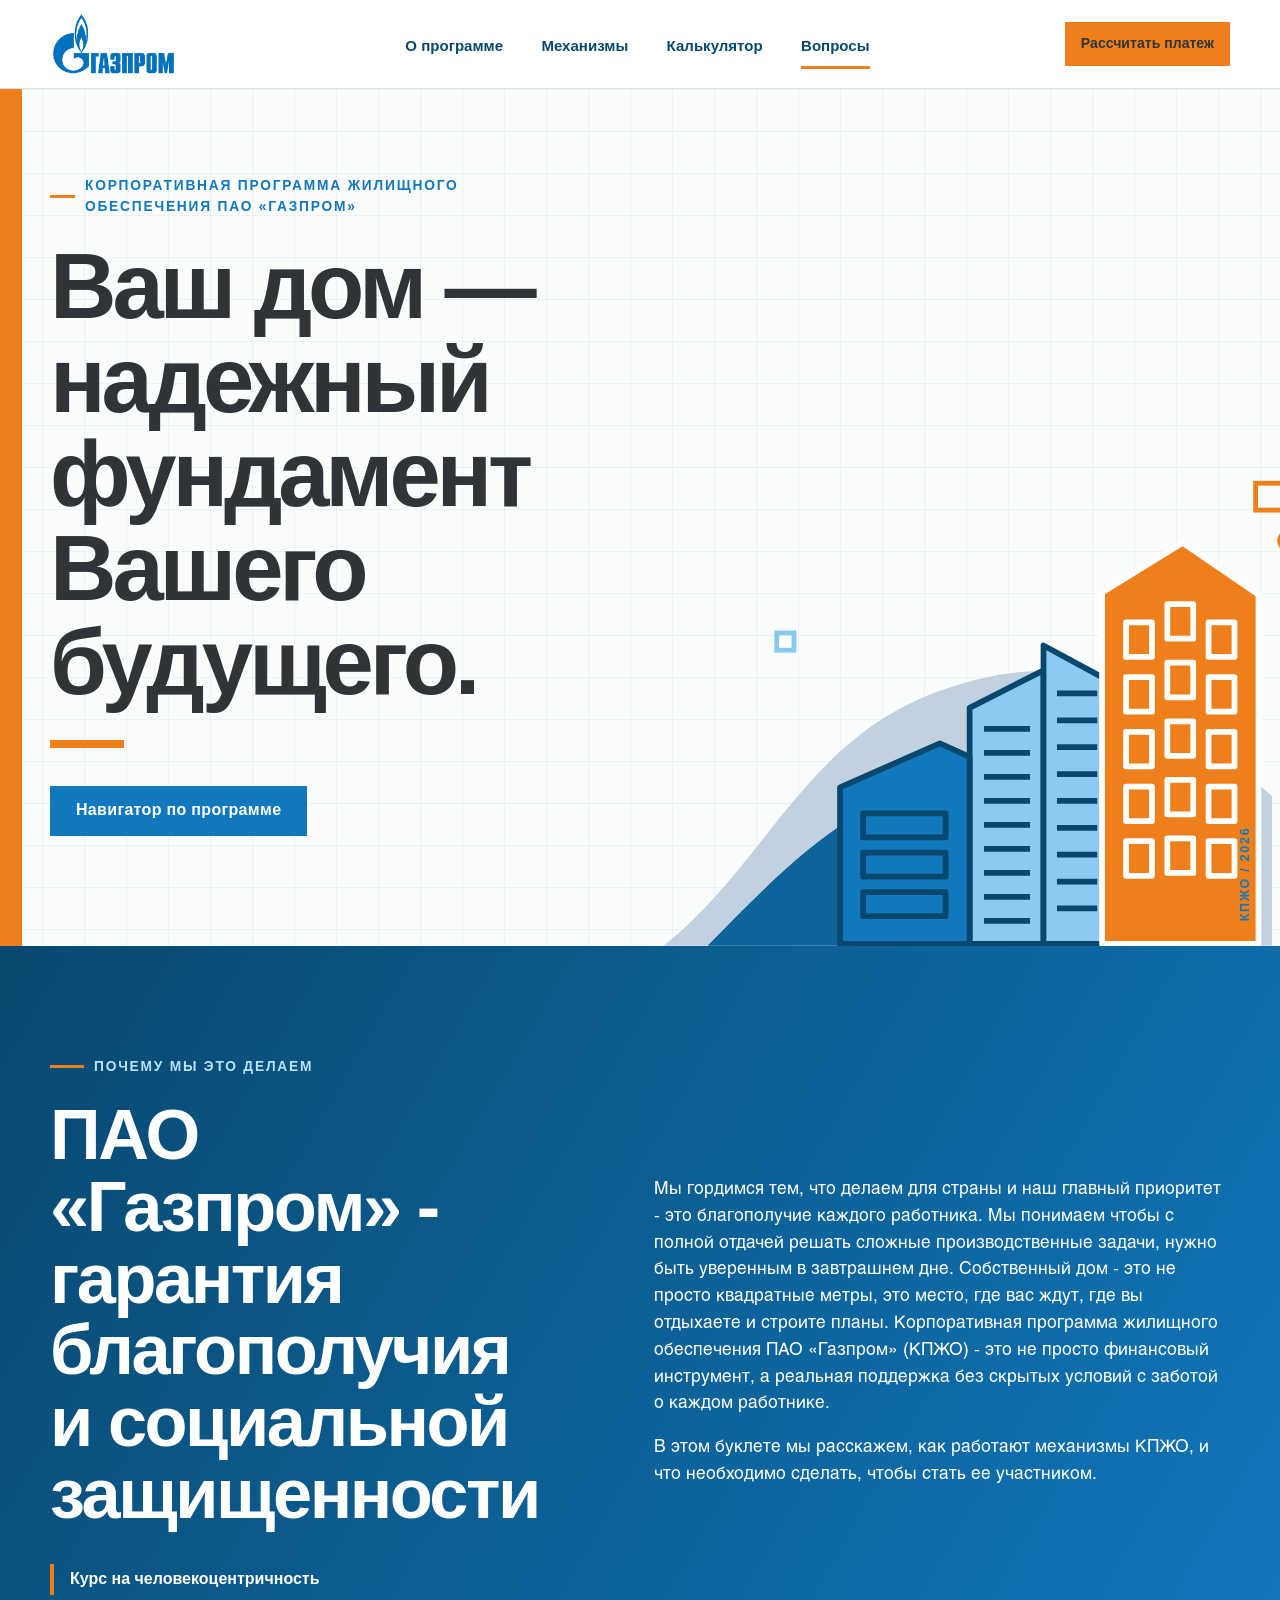
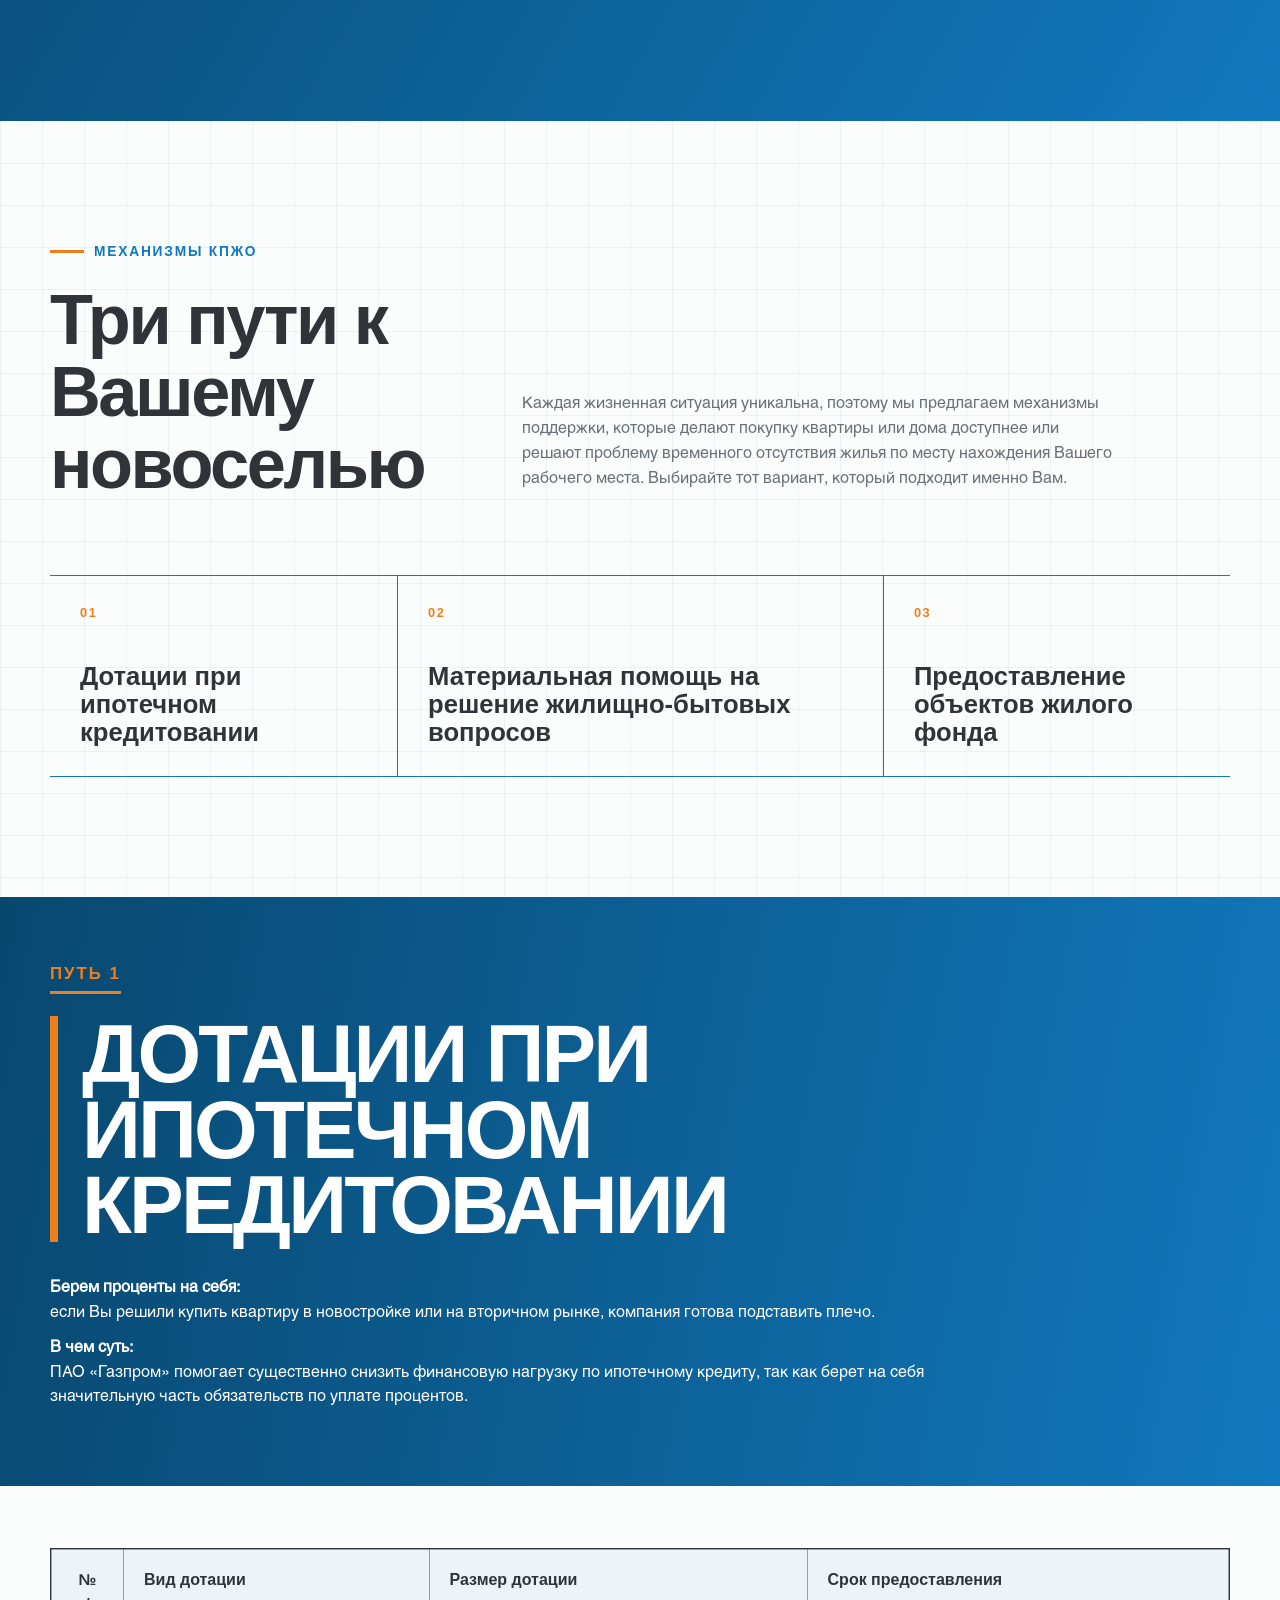
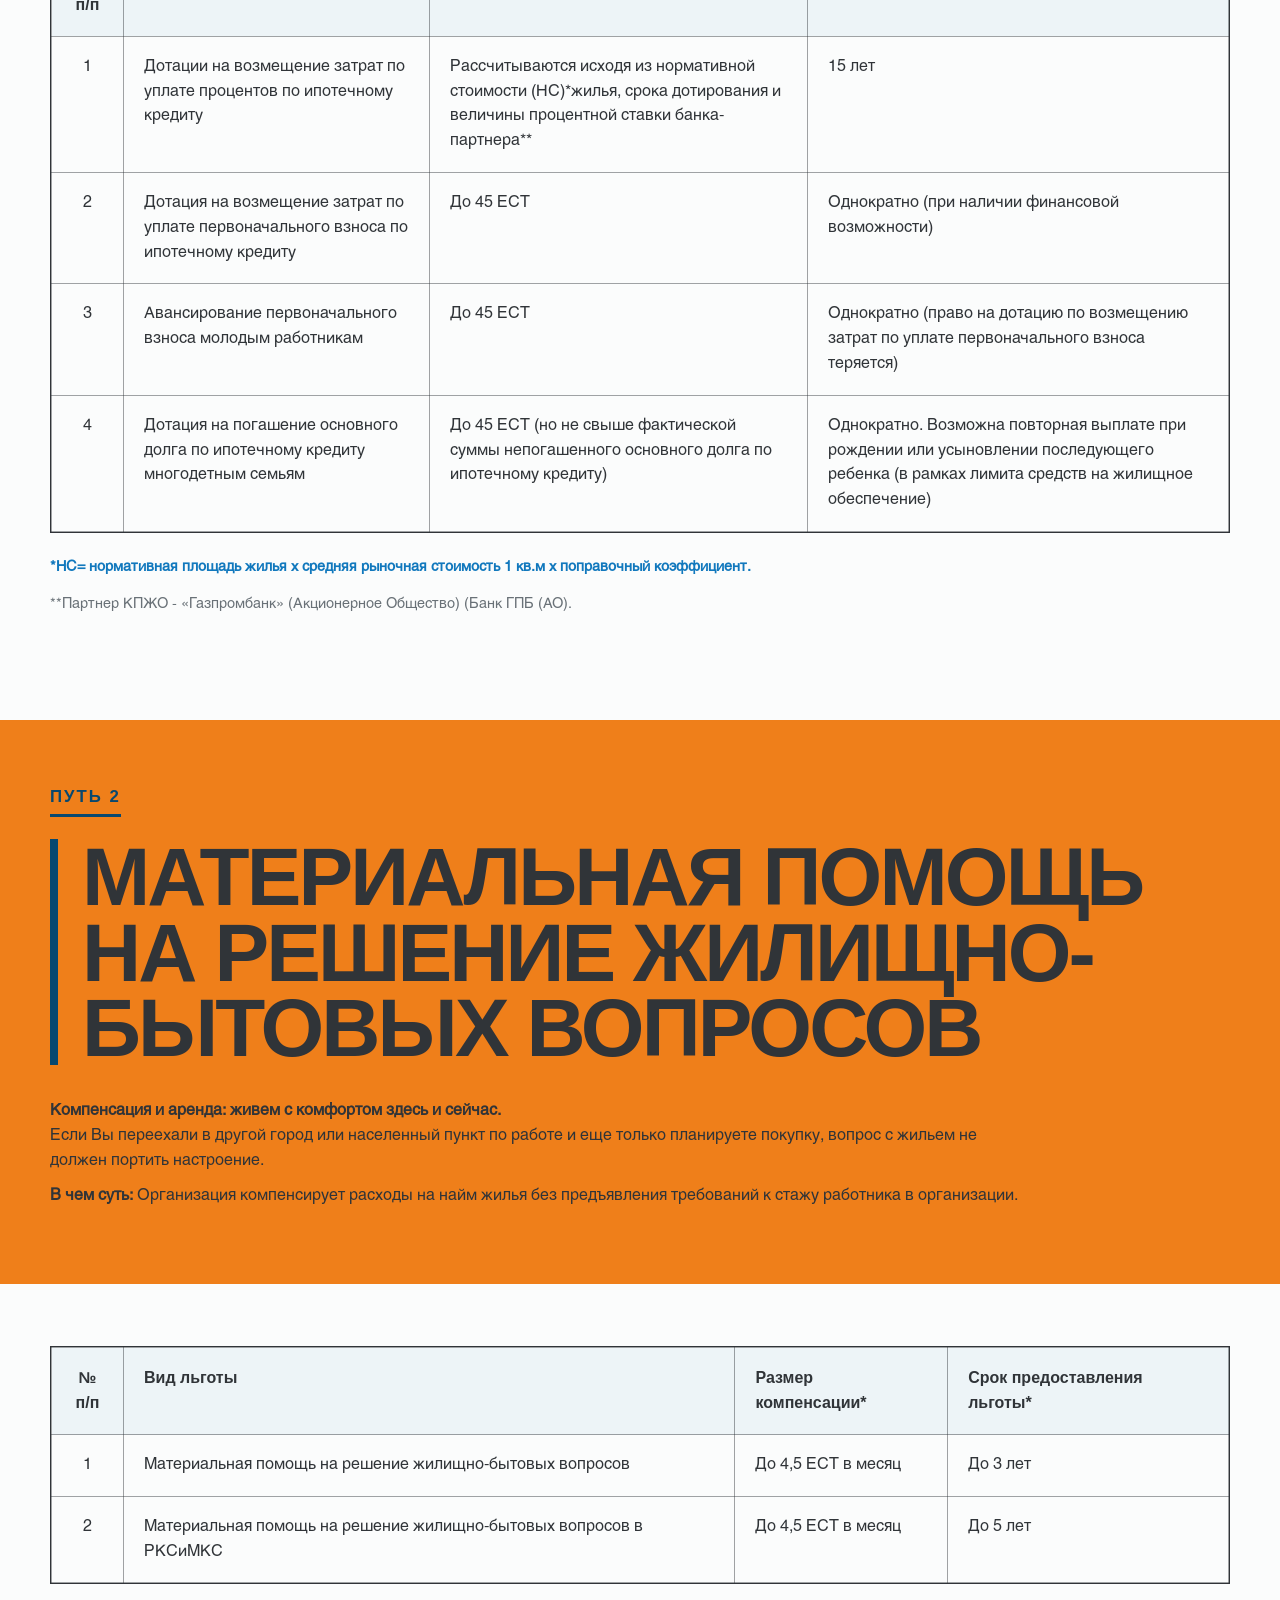
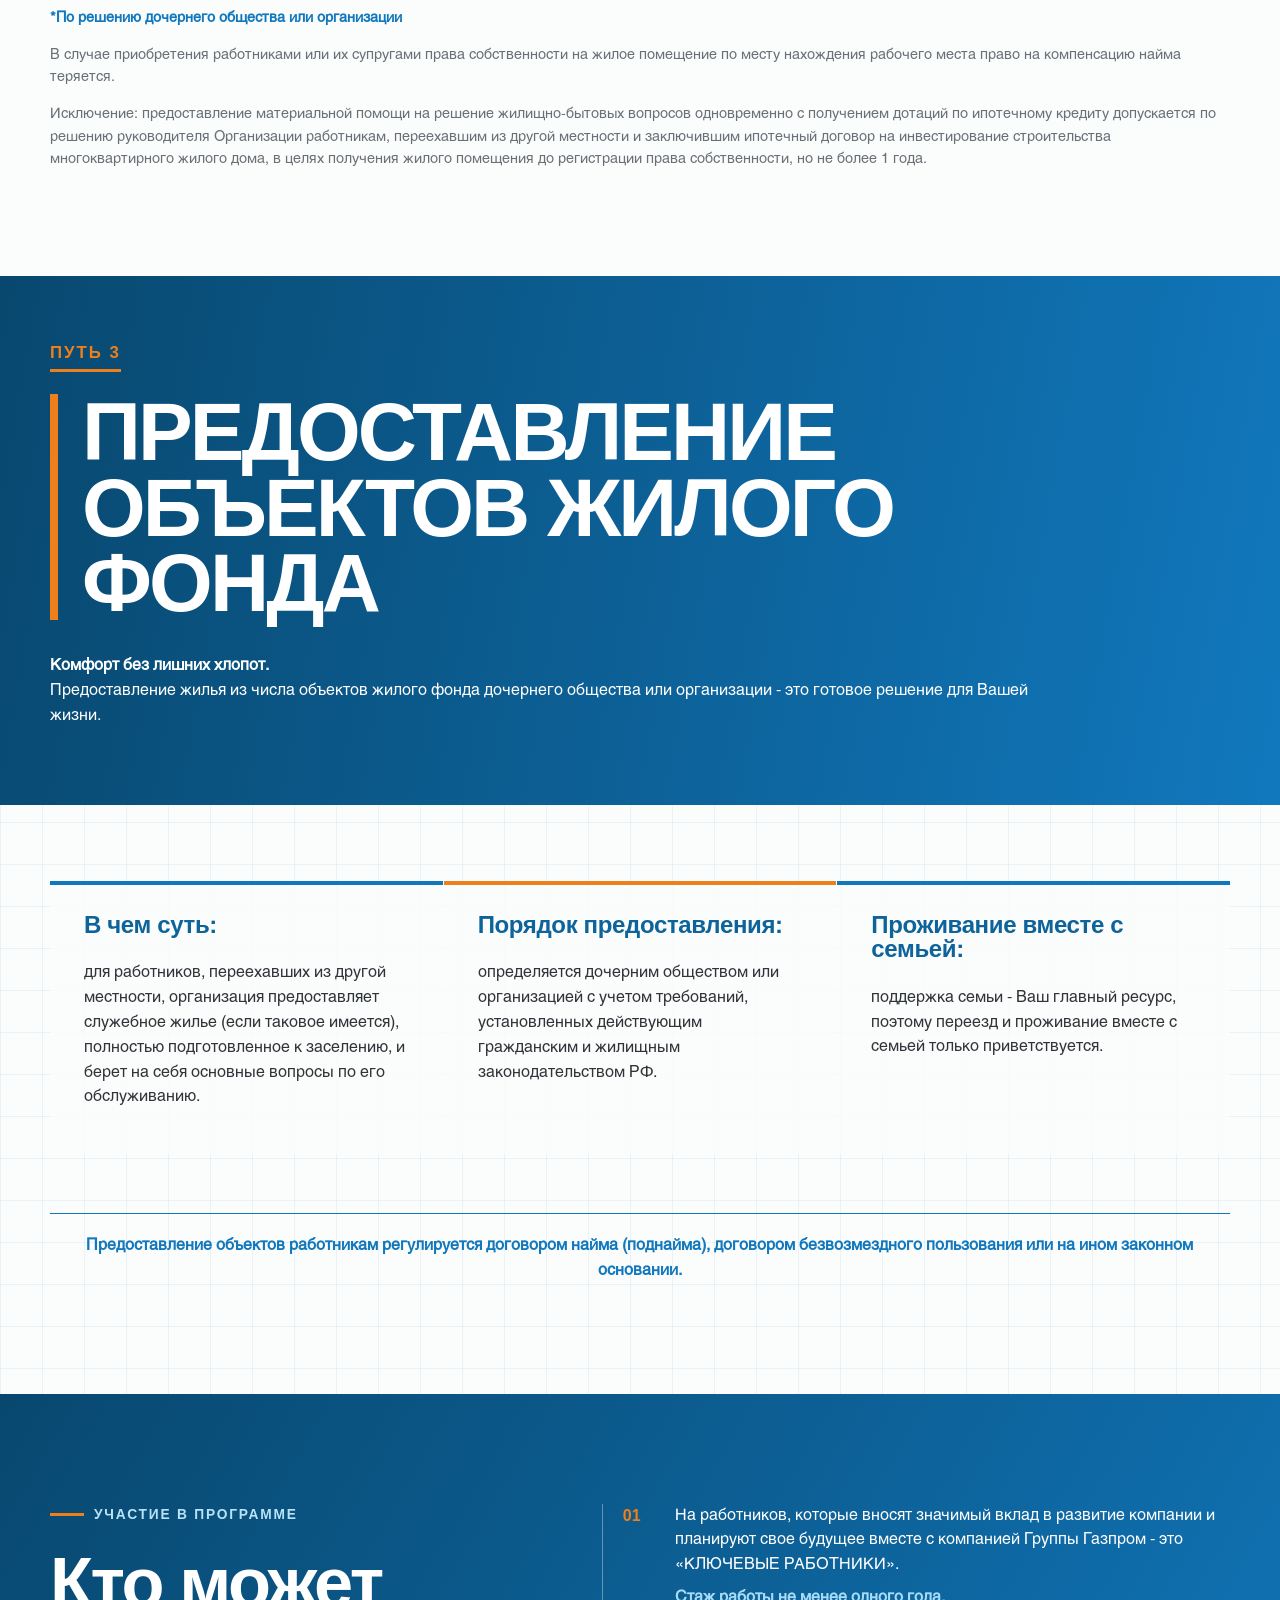
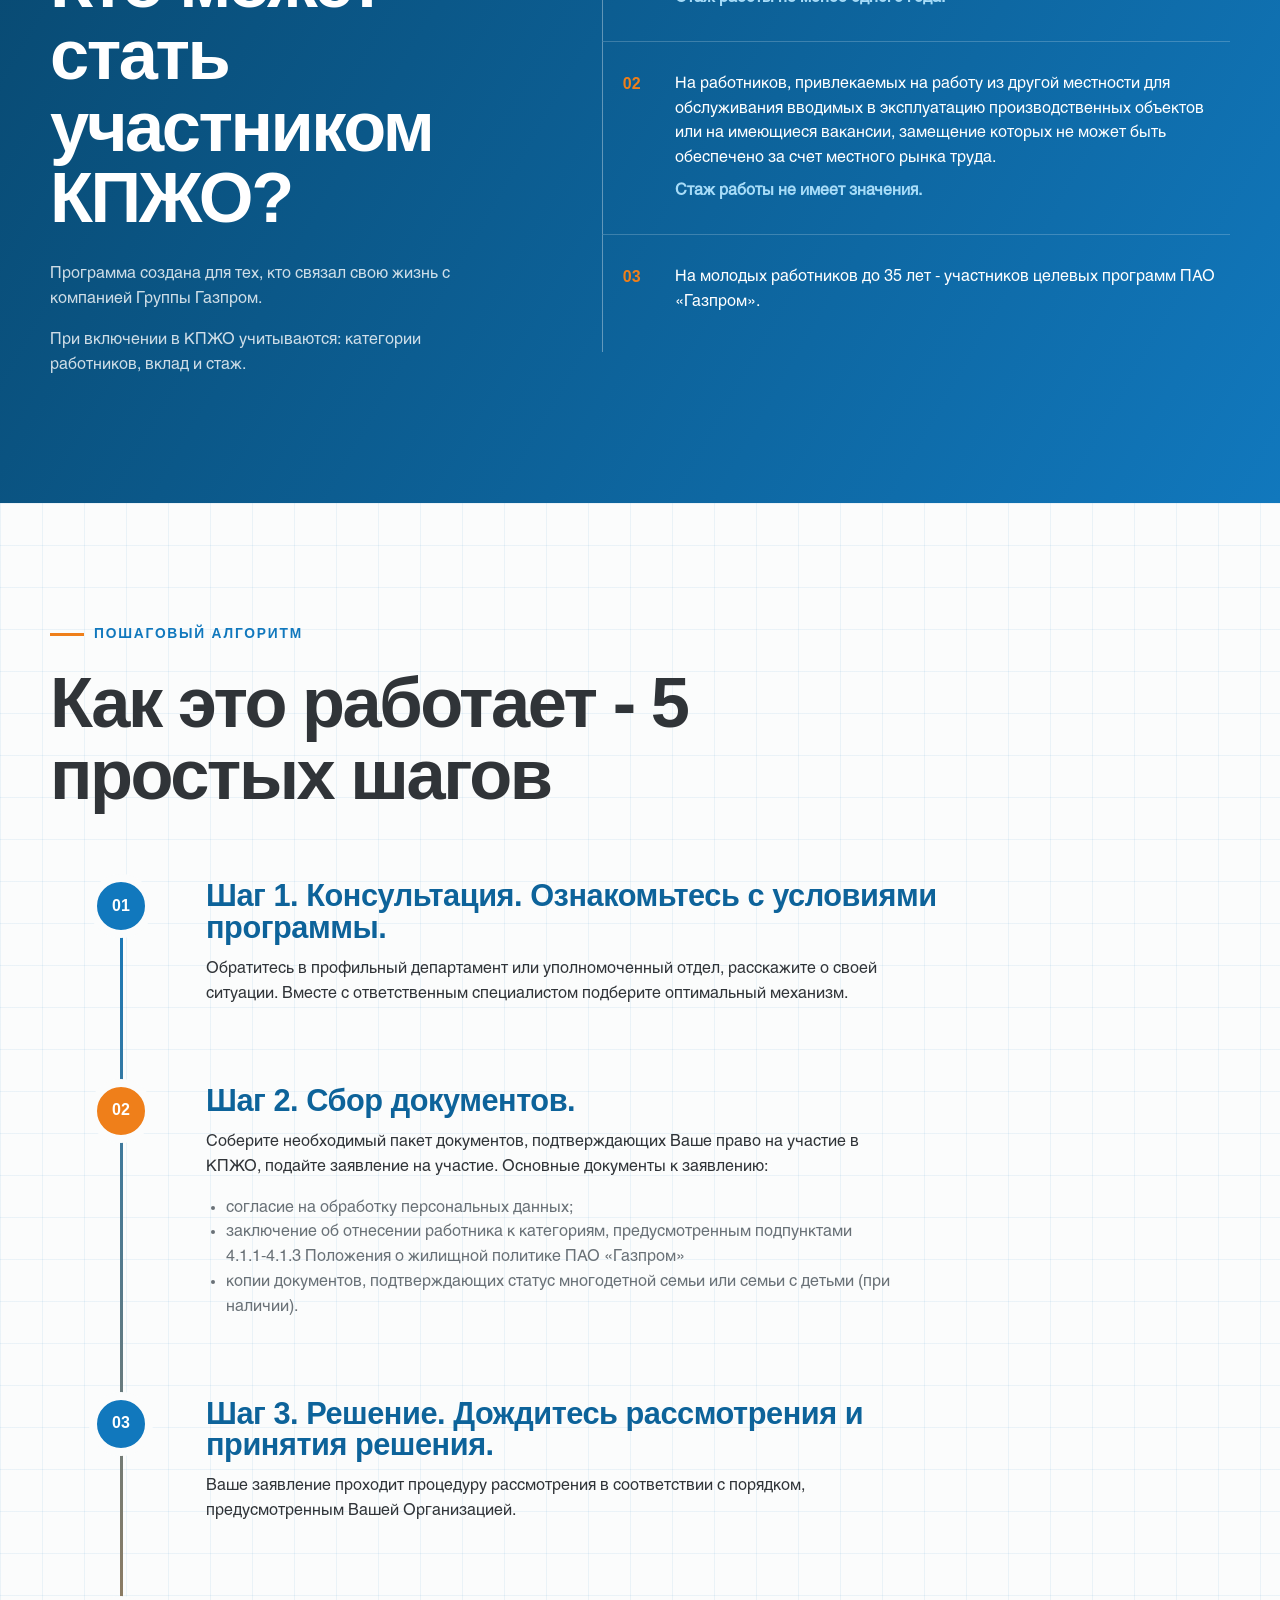
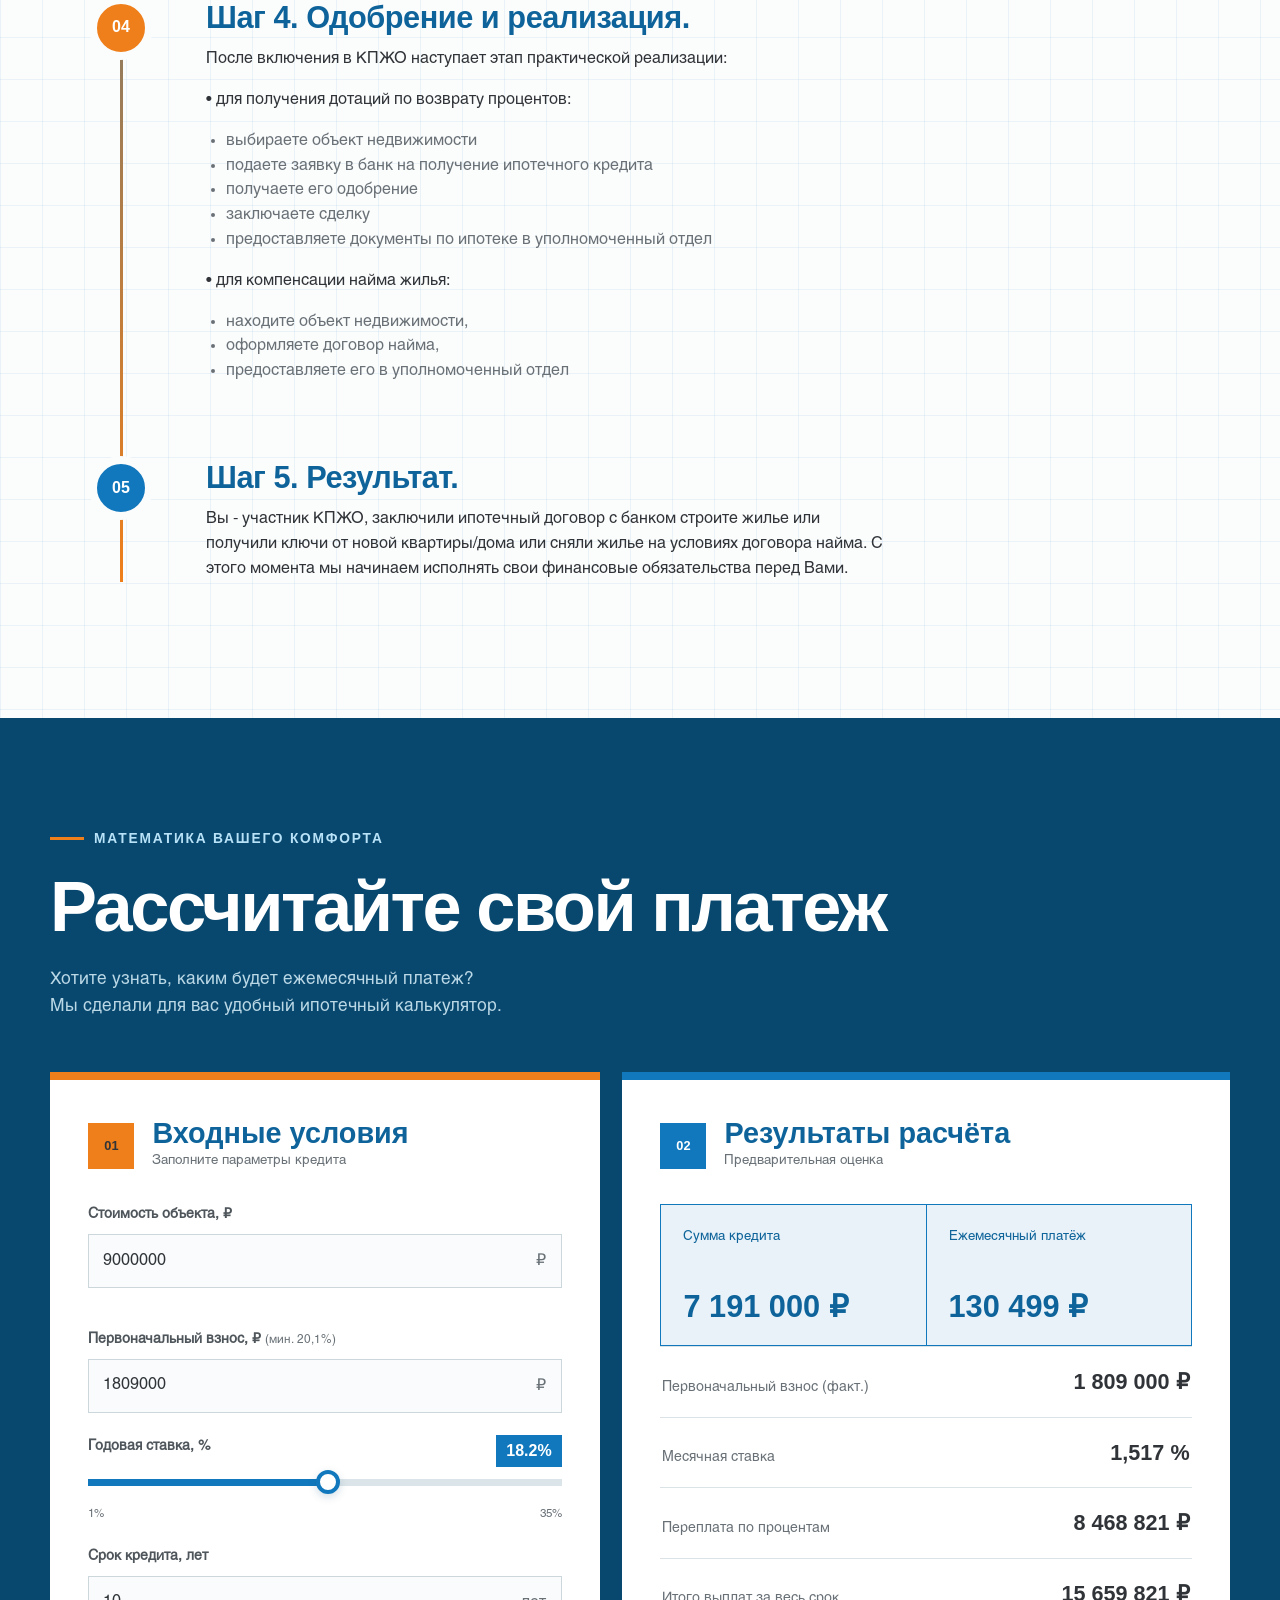
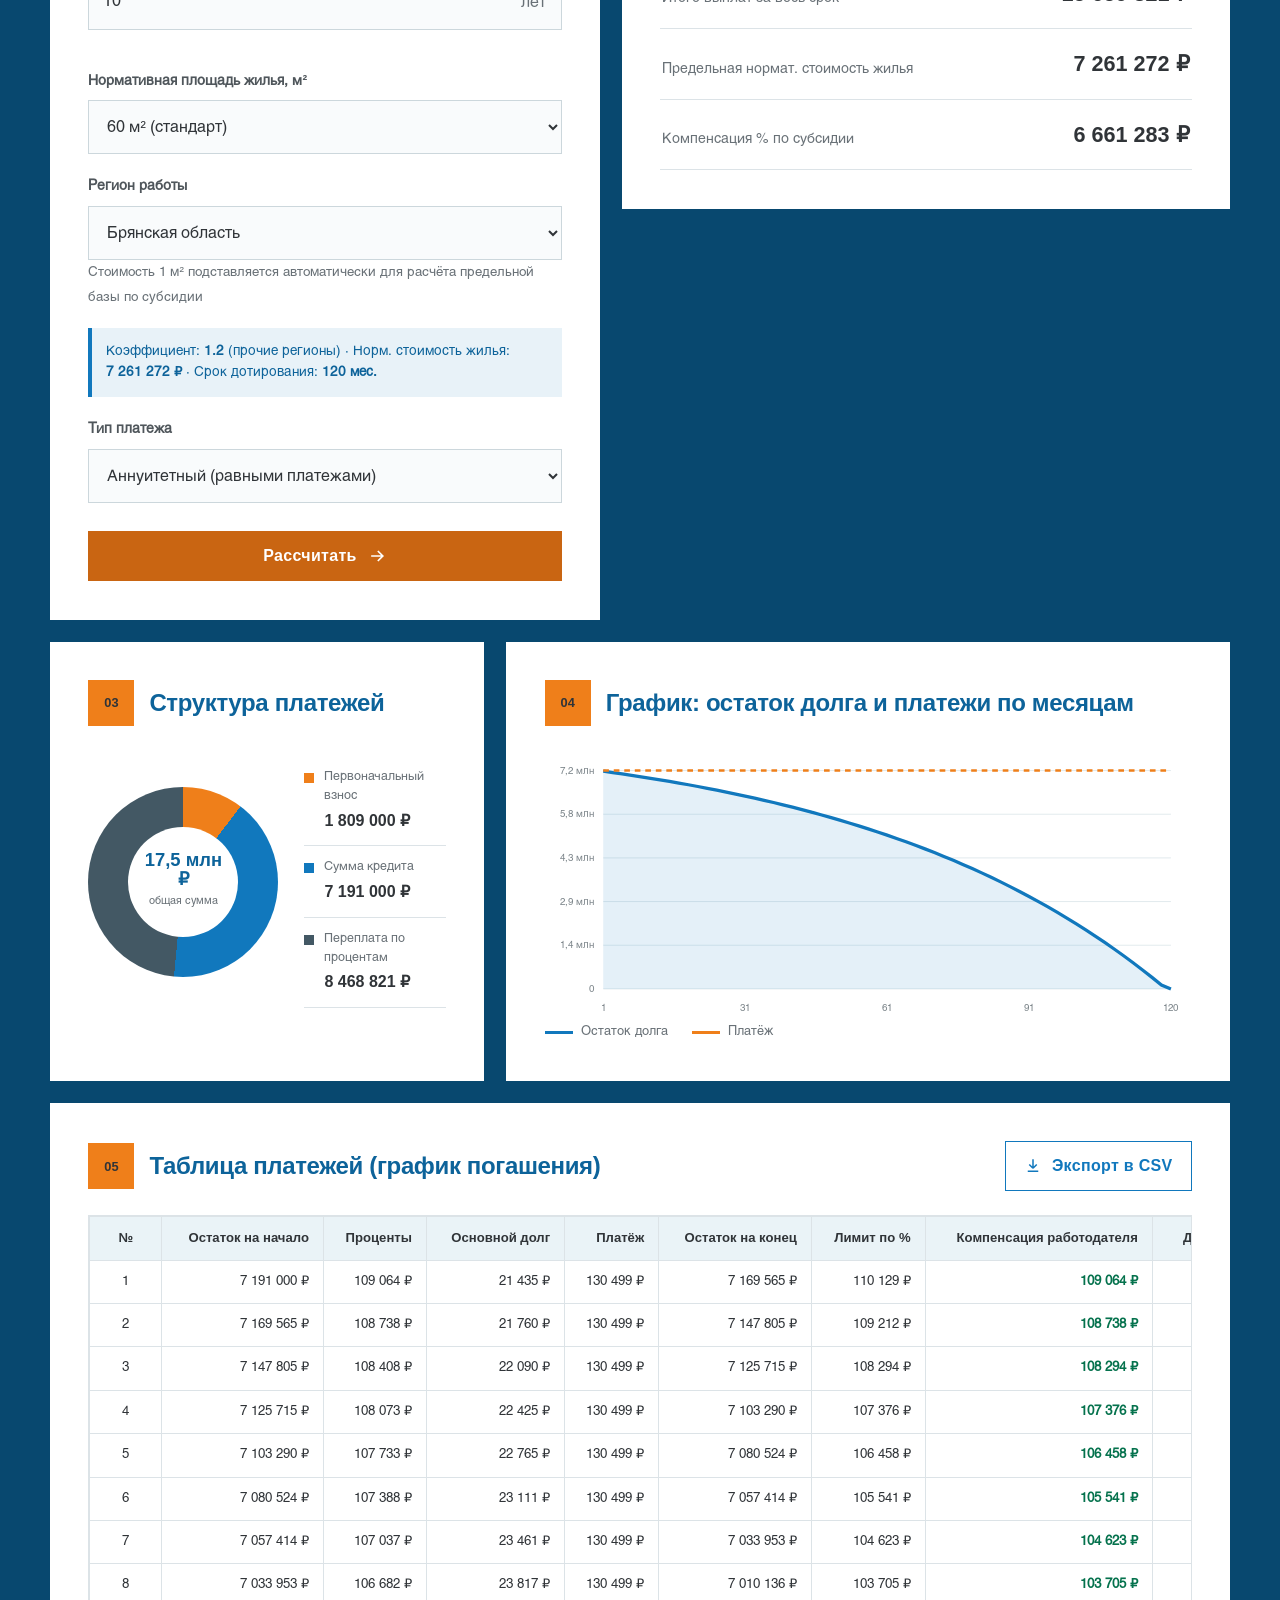
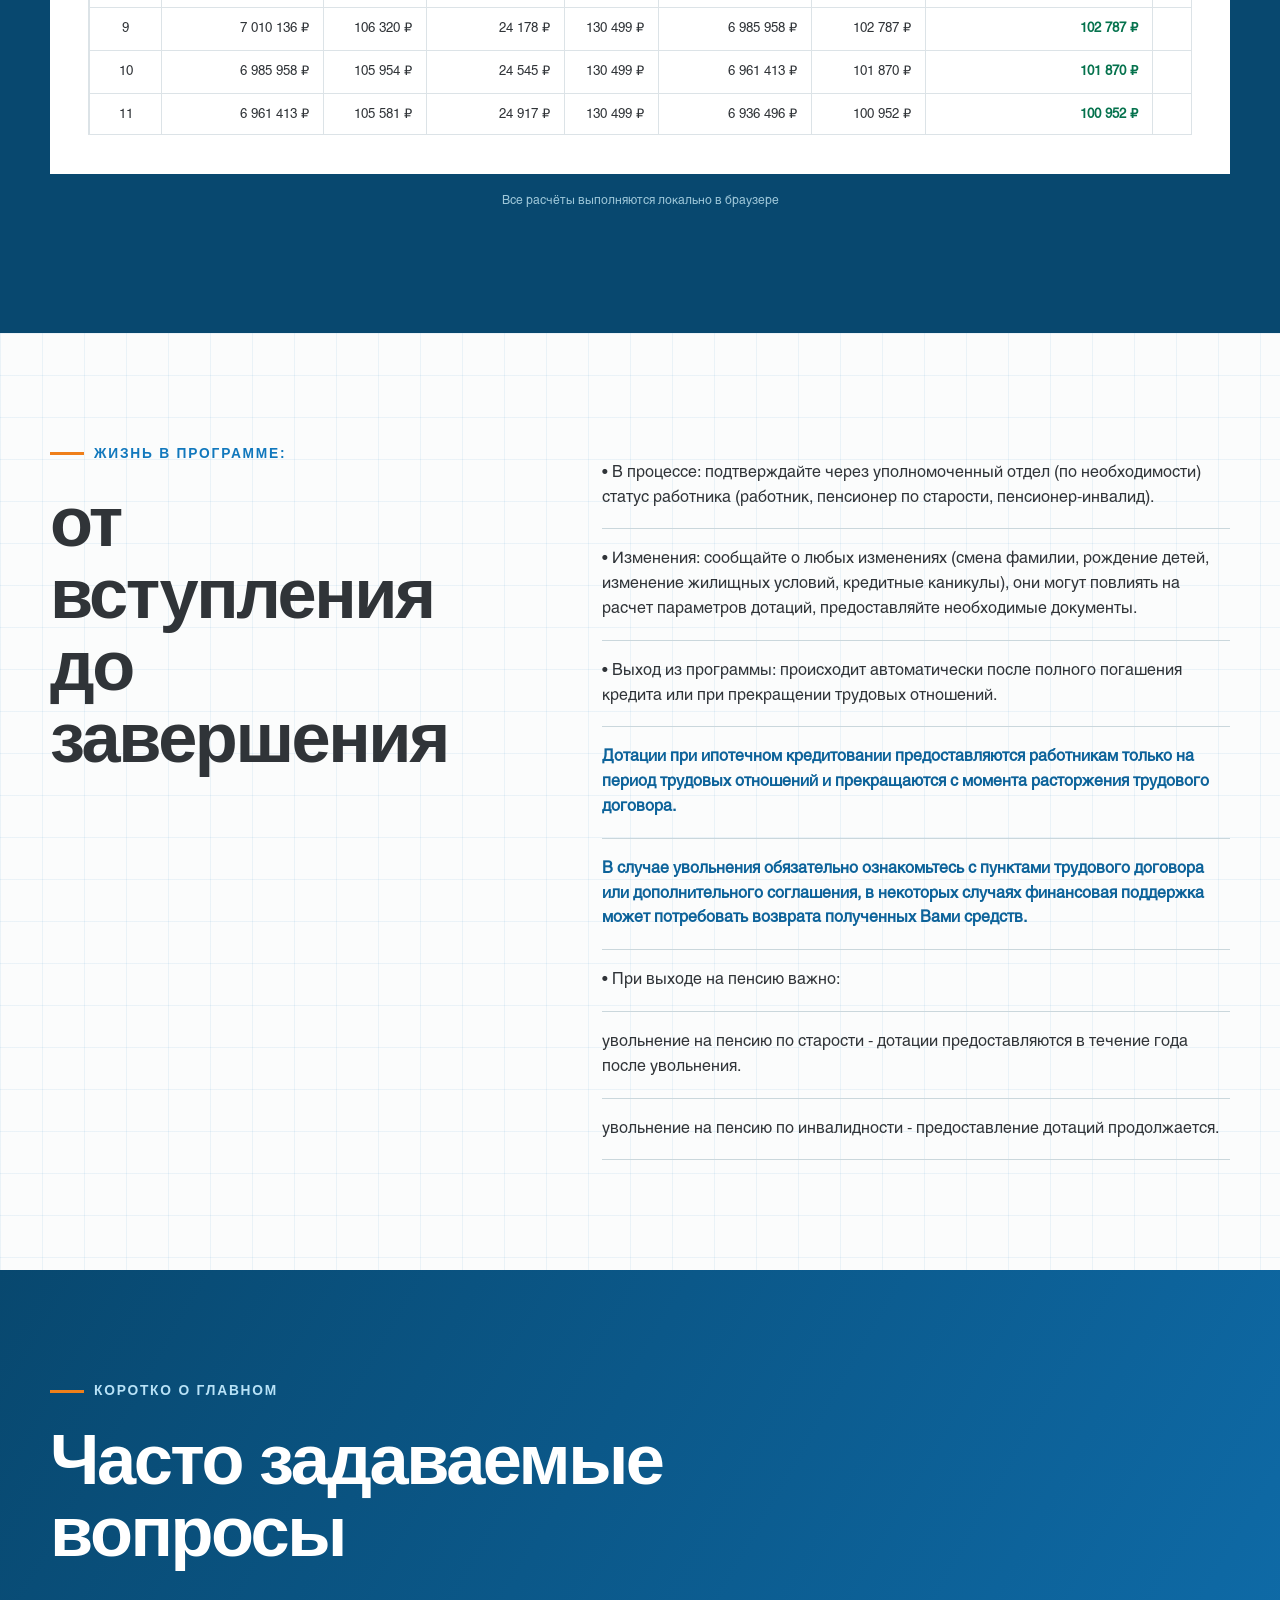
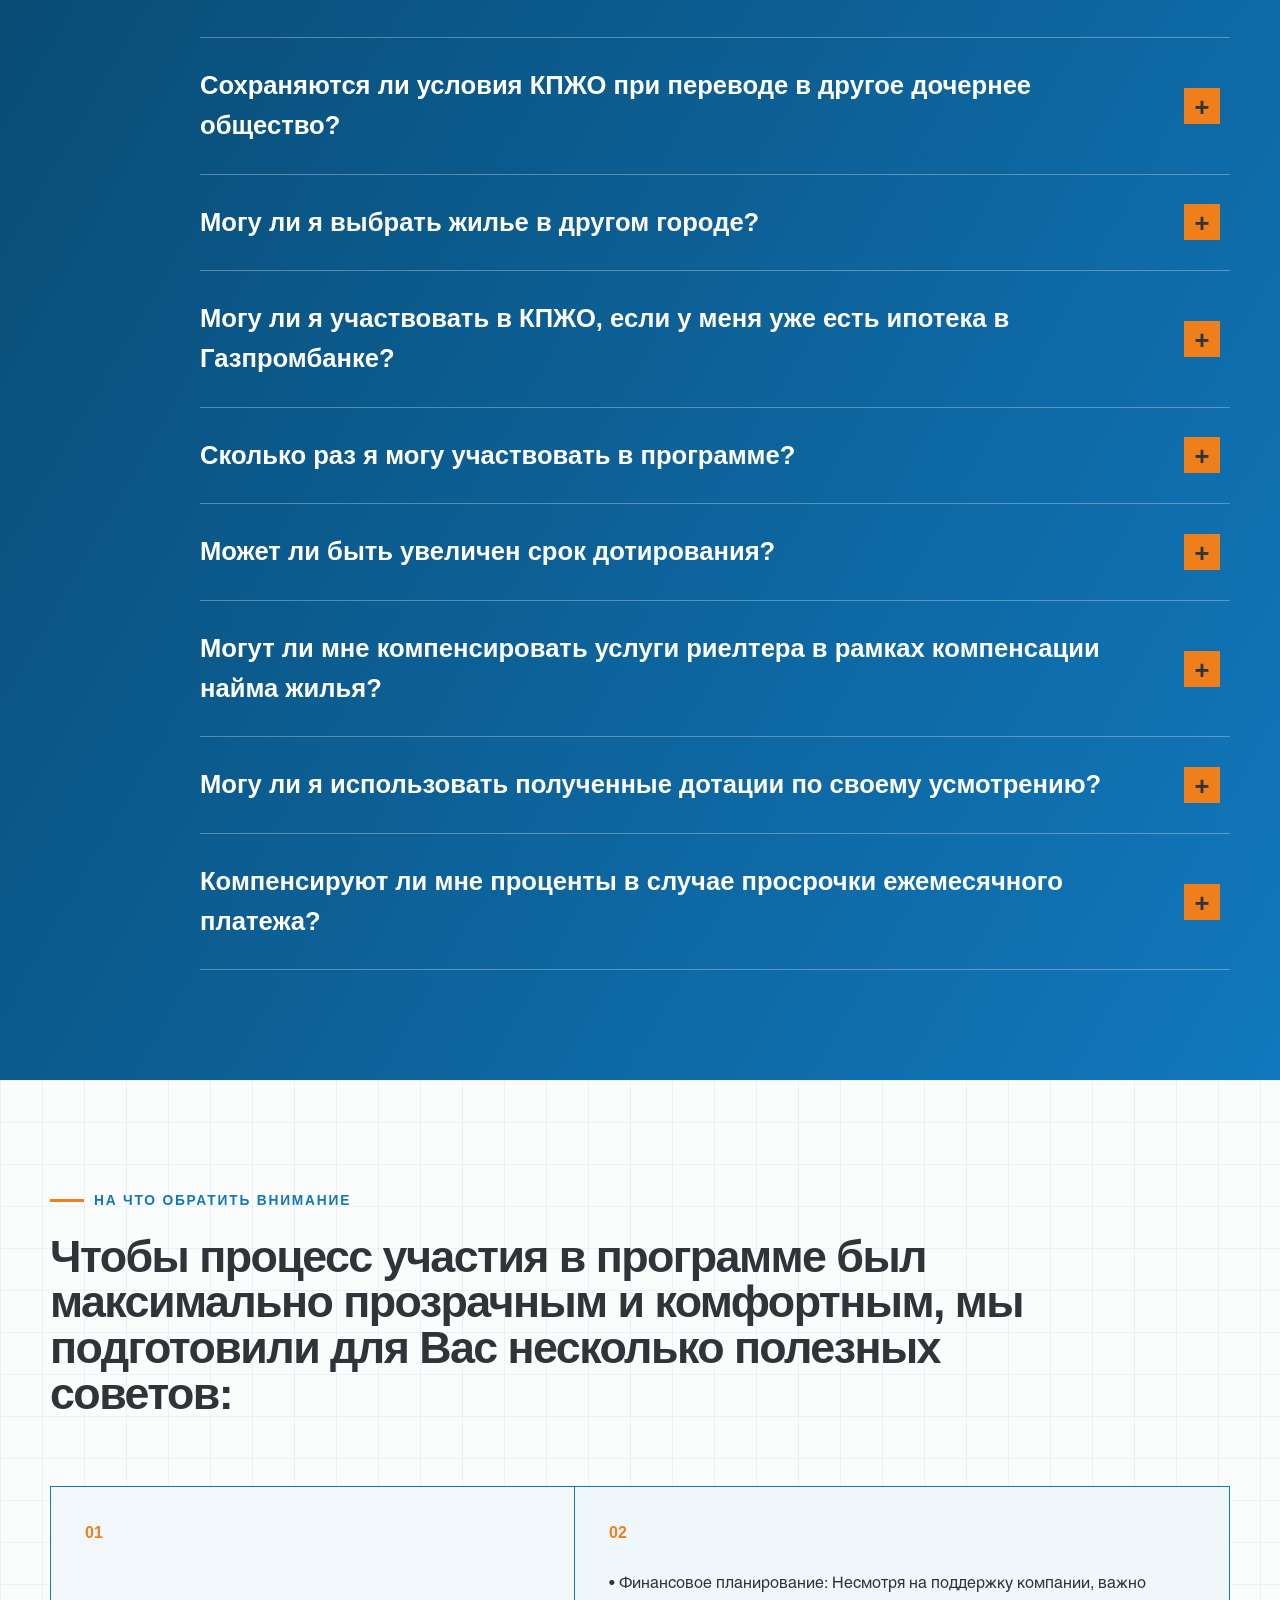
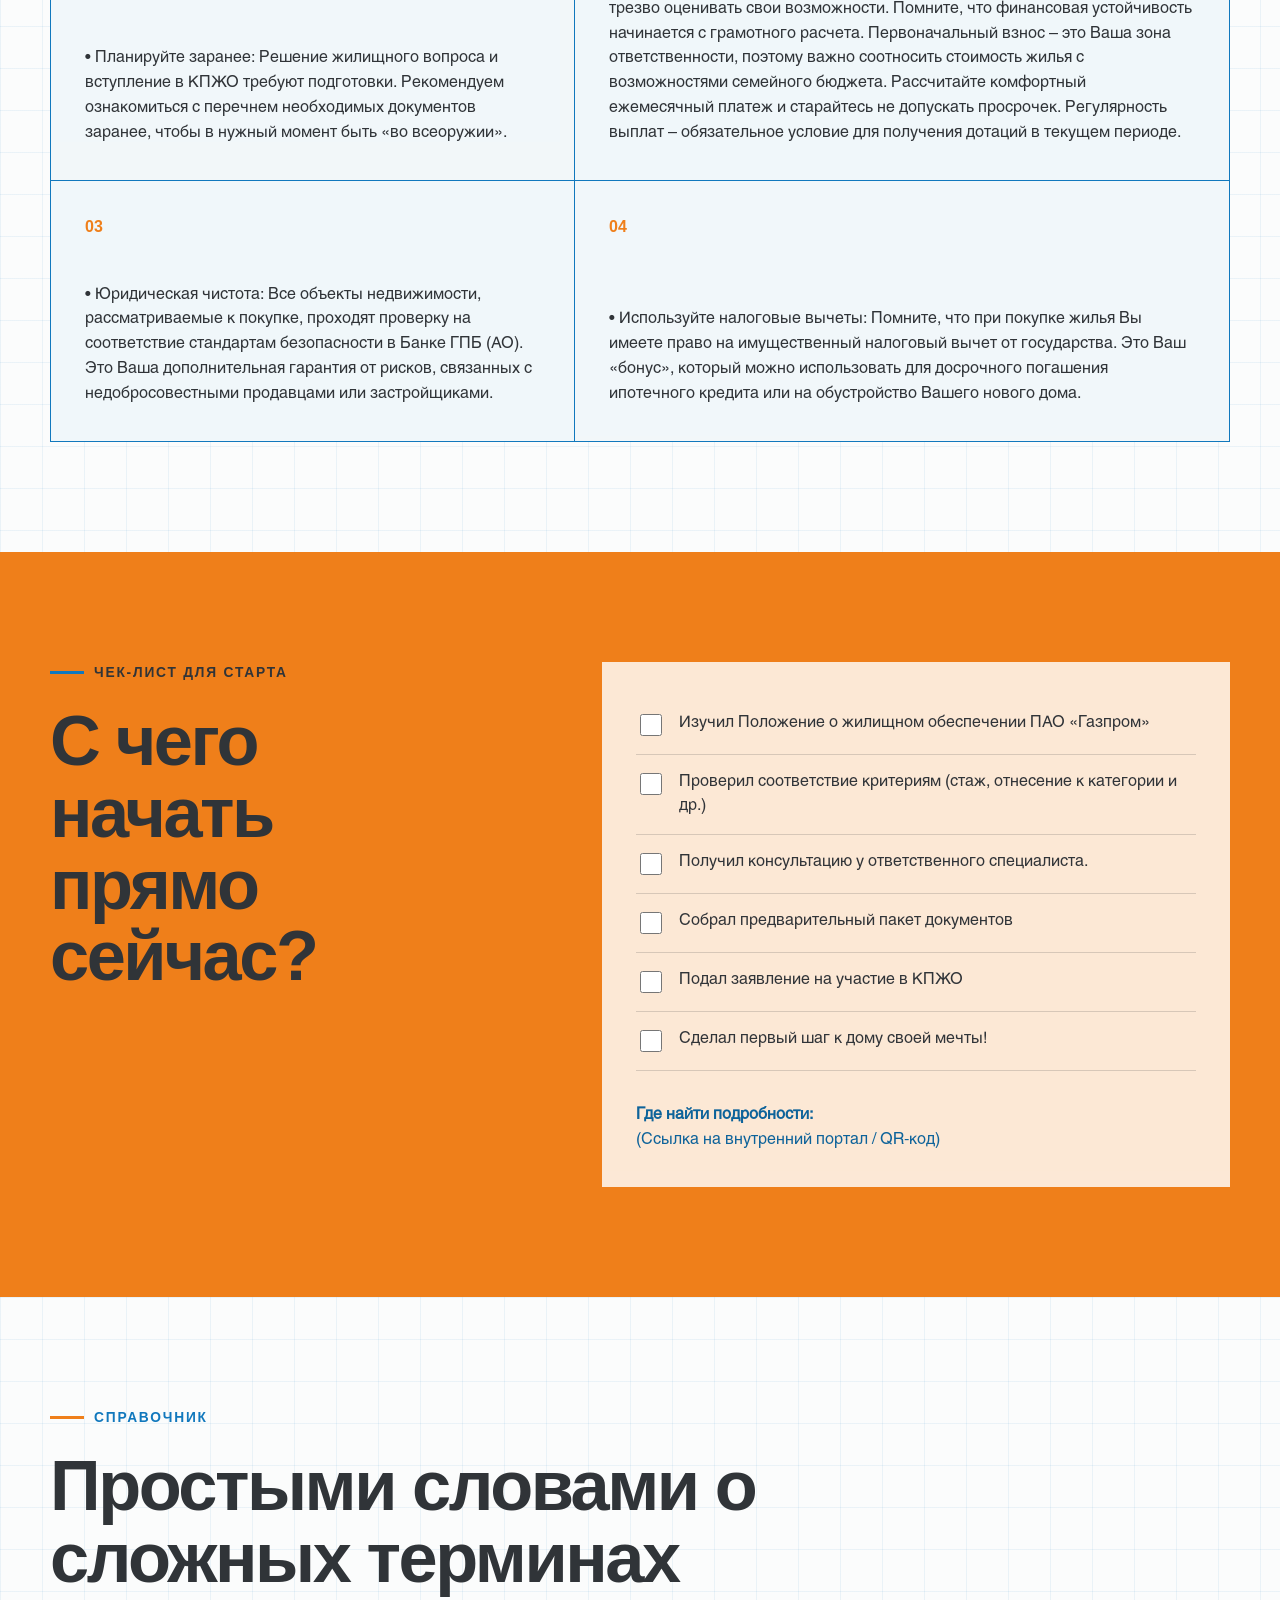
==== commit af8c4657: "Initial Gazprom housing calculator website" ====
--- a/index.html
+++ b/index.html
@@ -6,8 +6,8 @@
   <meta name="theme-color" content="#005b8f">
   <meta name="description" content="Корпоративная программа жилищного обеспечения ПАО «Газпром» и ипотечный калькулятор">
   <title>Ваш дом — надежный фундамент Вашего будущего</title>
-  <link rel="icon" href="assets/favicon.svg" type="image/svg+xml">
-  <link rel="stylesheet" href="styles.css">
+  <link rel="icon" href="assets/favicon.svg?v=20261023-2" type="image/svg+xml">
+  <link rel="stylesheet" href="styles.css?v=20261023-2">
 </head>
 <body>
   <a class="skip-link" href="#main">Перейти к содержанию</a>
@@ -15,7 +15,7 @@
   <header class="site-header" id="top">
     <div class="header-shell">
       <a class="brand" href="#top" aria-label="Газпром — на главную">
-        <img src="assets/gazprom-transgaz-nn-white.png" alt="Газпром трансгаз Нижний Новгород" width="2953" height="1624">
+        <img src="assets/gazprom-corporate-transparent-v2.png?v=20261023-3" alt="Газпром" width="1737" height="905">
       </a>
       <button class="menu-toggle" type="button" aria-expanded="false" aria-controls="site-nav">
         <span></span><span></span>
@@ -359,8 +359,8 @@
   </main>
 
   <footer class="site-footer">
-    <div class="section-shell footer-inner"><img src="assets/gazprom-transgaz-nn-white.png" alt="Газпром трансгаз Нижний Новгород" width="2953" height="1624"><p>Корпоративная программа жилищного обеспечения ПАО «Газпром»</p><a href="#main" id="back-to-top">Наверх <span aria-hidden="true">↑</span></a></div>
+    <div class="section-shell footer-inner"><img src="assets/gazprom-corporate-transparent-v2.png?v=20261023-3" alt="Газпром" width="1737" height="905"><p>Корпоративная программа жилищного обеспечения ПАО «Газпром»</p><a href="#main" id="back-to-top">Наверх <span aria-hidden="true">↑</span></a></div>
   </footer>
-  <script src="app.js"></script>
+  <script src="app.js?v=20261023-2"></script>
 </body>
 </html>
--- a/styles.css
+++ b/styles.css
@@ -1,17 +1,41 @@
+@font-face {
+  font-family: "Helios";
+  src: url("assets/fonts/helios-regular.otf") format("opentype");
+  font-style: normal;
+  font-weight: 400;
+  font-display: swap;
+}
+
+@font-face {
+  font-family: "Helios Condensed";
+  src: url("assets/fonts/helios-condensed-bold.otf") format("opentype");
+  font-style: normal;
+  font-weight: 700;
+  font-display: swap;
+}
+
+@font-face {
+  font-family: "Helios Condensed";
+  src: url("assets/fonts/helios-condensed-bold-italic.otf") format("opentype");
+  font-style: italic;
+  font-weight: 700;
+  font-display: swap;
+}
+
 :root {
-  --blue: #0079c2;
-  --blue-deep: #00547f;
-  --blue-dark: #003d5f;
-  --blue-pale: #e7f4fb;
-  --orange: #f79400;
-  --orange-dark: #d97800;
+  --blue: #1178bd;
+  --blue-deep: #0d639a;
+  --blue-dark: #08486f;
+  --blue-pale: #e8f2f8;
+  --orange: #ef7f1a;
+  --orange-dark: #c96512;
   --ink: #303438;
   --muted: #697177;
   --paper: #fbfcfc;
   --line: #dce3e7;
   --white: #ffffff;
-  --heading: "Bahnschrift Condensed", "Arial Narrow", sans-serif;
-  --body: "Bahnschrift", "Segoe UI", sans-serif;
+  --heading: Arial, "Segoe UI", sans-serif;
+  --body: "Helios", Arial, "Segoe UI", sans-serif;
   --shell: min(1180px, calc(100% - 40px));
 }
 
@@ -33,23 +57,23 @@
 .skip-link { position: fixed; left: 12px; top: 12px; z-index: 100; padding: 10px 14px; color: #fff; background: var(--blue-dark); transform: translateY(-150%); transition: transform .2s; }
 .skip-link:focus { transform: translateY(0); }
 .section-shell { width: var(--shell); margin-inline: auto; }
-.grid-paper { background-color: var(--paper); background-image: linear-gradient(rgba(0,121,194,.07) 1px, transparent 1px), linear-gradient(90deg, rgba(0,121,194,.07) 1px, transparent 1px); background-size: 42px 42px; }
+.grid-paper { background-color: var(--paper); background-image: linear-gradient(rgba(17,120,189,.07) 1px, transparent 1px), linear-gradient(90deg, rgba(17,120,189,.07) 1px, transparent 1px); background-size: 42px 42px; }
 .eyebrow { display: flex; gap: 10px; align-items: center; margin-bottom: 22px; color: var(--blue); font-family: var(--heading); font-size: .86rem; font-weight: 700; letter-spacing: .13em; text-transform: uppercase; }
 .eyebrow::before { width: 34px; height: 3px; content: ""; background: var(--orange); }
 .eyebrow-light { color: #b8e2f7; }
 .eyebrow-light::before { background: var(--orange); }
 .button { display: inline-flex; min-height: 50px; align-items: center; justify-content: center; gap: 10px; border: 0; text-decoration: none; font-family: var(--heading); font-weight: 700; letter-spacing: .02em; transition: transform .25s cubic-bezier(.16,1,.3,1), background-color .25s, color .25s, border-color .25s; }
 .button:active { transform: translateY(1px) scale(.985); }
-.button:focus-visible, a:focus-visible, summary:focus-visible, input:focus-visible, select:focus-visible { outline: 3px solid #ffb84c; outline-offset: 3px; }
+.button:focus-visible, a:focus-visible, summary:focus-visible, input:focus-visible, select:focus-visible { outline: 3px solid #ef7f1a; outline-offset: 3px; }
 .button-primary { padding: 0 26px; color: #fff; background: var(--blue); }
 .button-primary:hover { background: var(--blue-deep); transform: translateY(-2px); }
 
-.site-header { position: sticky; top: 0; z-index: 30; background: rgba(0,61,95,.96); border-bottom: 1px solid rgba(255,255,255,.16); backdrop-filter: blur(16px); }
+.site-header { position: sticky; top: 0; z-index: 30; background: rgba(255,255,255,.98); border-bottom: 1px solid var(--line); backdrop-filter: blur(16px); }
 .header-shell { width: var(--shell); height: 88px; margin-inline: auto; display: grid; grid-template-columns: 160px 1fr auto; align-items: center; gap: 28px; }
 .brand { display: inline-flex; width: 126px; align-items: center; }
 .brand img { width: 126px; height: auto; }
 .site-nav { display: flex; justify-content: center; gap: clamp(18px, 3vw, 42px); }
-.site-nav a { position: relative; padding: 33px 0 29px; color: #fff; font-family: var(--heading); font-size: .94rem; font-weight: 700; text-decoration: none; }
+.site-nav a { position: relative; padding: 33px 0 29px; color: var(--blue-dark); font-family: var(--heading); font-size: .94rem; font-weight: 700; text-decoration: none; }
 .site-nav a::after { position: absolute; right: 0; bottom: 18px; left: 0; height: 3px; content: ""; background: var(--orange); transform: scaleX(0); transform-origin: left; transition: transform .25s; }
 .site-nav a:hover::after, .site-nav a.active::after { transform: scaleX(1); }
 .header-cta { padding: 11px 16px; color: var(--ink); background: var(--orange); font-family: var(--heading); font-size: .88rem; font-weight: 700; text-decoration: none; }
@@ -112,7 +136,7 @@
 th, td { padding: 18px 20px; border: 1px solid rgba(48,52,56,.45); text-align: left; vertical-align: top; }
 th { color: var(--ink); background: #edf4f7; font-family: var(--heading); font-weight: 700; }
 td:first-child, th:first-child { width: 72px; text-align: center; }
-tbody tr:hover { background: rgba(0,121,194,.045); }
+tbody tr:hover { background: rgba(17,120,189,.045); }
 .table-notes { margin-top: 24px; color: var(--muted); font-size: .9rem; }
 .table-notes p:first-child { color: var(--blue); font-weight: 700; }
 .three-notes { padding-block: 76px 110px; display: grid; grid-template-columns: repeat(3, 1fr); gap: 1px; }
@@ -165,12 +189,12 @@
 select { padding: 12px 42px 12px 14px; }
 .input-wrap span { position: absolute; top: 50%; right: 16px; color: var(--muted); transform: translateY(-50%); }
 .input-wrap input:hover, select:hover { border-color: var(--blue); }
-.input-wrap input:focus, select:focus { border-color: var(--blue); background: #fff; outline: 3px solid rgba(0,121,194,.15); }
+.input-wrap input:focus, select:focus { border-color: var(--blue); background: #fff; outline: 3px solid rgba(17,120,189,.15); }
 .label-row { display: flex; align-items: center; justify-content: space-between; gap: 16px; }
 .label-row output { padding: 4px 10px; color: #fff; background: var(--blue); font-family: var(--heading); font-weight: 700; }
 .range-field input { width: 100%; height: 30px; margin: 0; appearance: none; background: transparent; }
 .range-field input::-webkit-slider-runnable-track { height: 7px; background: linear-gradient(90deg, var(--blue) var(--range-progress, 52%), #dbe5e9 var(--range-progress, 52%)); }
-.range-field input::-webkit-slider-thumb { width: 24px; height: 24px; margin-top: -9px; appearance: none; background: #fff; border: 4px solid var(--blue); border-radius: 50%; box-shadow: 0 3px 8px rgba(0,61,95,.18); }
+.range-field input::-webkit-slider-thumb { width: 24px; height: 24px; margin-top: -9px; appearance: none; background: #fff; border: 4px solid var(--blue); border-radius: 50%; box-shadow: 0 3px 8px rgba(8,72,111,.18); }
 .range-field input::-moz-range-track { height: 7px; background: #dbe5e9; }
 .range-field input::-moz-range-progress { height: 7px; background: var(--blue); }
 .range-field input::-moz-range-thumb { width: 19px; height: 19px; background: #fff; border: 4px solid var(--blue); border-radius: 50%; }
@@ -211,7 +235,7 @@
 #line-chart { width: 100%; height: auto; }
 .chart-grid-line { stroke: #dce5e9; stroke-width: 1; }
 .chart-axis-label { fill: #7c858a; font: 12px var(--body); }
-.chart-debt-area { fill: rgba(0,121,194,.11); }
+.chart-debt-area { fill: rgba(17,120,189,.11); }
 .chart-debt-line { fill: none; stroke: var(--blue); stroke-width: 4; }
 .chart-payment-line { fill: none; stroke: var(--orange); stroke-width: 3; stroke-dasharray: 7 6; }
 .line-legend { display: flex; gap: 24px; color: var(--muted); font-size: .8rem; }
@@ -273,7 +297,7 @@
 
 .site-footer { color: #fff; background: #062f47; }
 .footer-inner { min-height: 180px; display: grid; grid-template-columns: 180px 1fr auto; align-items: center; gap: 30px; }
-.footer-inner img { width: 176px; height: auto; padding: 0; background: transparent; }
+.footer-inner img { width: 176px; height: auto; padding: 0; background: transparent; filter: brightness(0) invert(1); }
 .footer-inner p { margin: 0; color: #a8cad9; }
 .footer-inner a { color: #fff; font-family: var(--heading); font-weight: 700; text-decoration: none; }
 .footer-inner a span { color: var(--orange); }
@@ -301,13 +325,13 @@
   body { font-size: 15px; }
   h1 { font-size: clamp(3.1rem, 16vw, 5rem); }
   h2 { font-size: clamp(2.5rem, 12vw, 4rem); }
-  .site-header { backdrop-filter: blur(12px); }
+  .site-header { display: none; }
   .header-shell { height: 72px; grid-template-columns: 1fr; }
   .brand, .brand img { width: 108px; }
   .menu-toggle, .site-nav { display: none; }
-  .hero { min-height: calc(100dvh - 72px); }
+  .hero { min-height: 100dvh; }
   .hero::before { width: 8px; }
-  .hero-shell { min-height: calc(100dvh - 72px); grid-template-columns: 1fr; align-items: start; gap: 0; }
+  .hero-shell { min-height: 100dvh; grid-template-columns: 1fr; align-items: start; gap: 0; }
   .hero-copy { padding: 72px 12px 0; }
   .hero-copy h1 { margin-bottom: 28px; }
   .hero-visual { width: 125%; margin: -16px -22% 0 auto; }
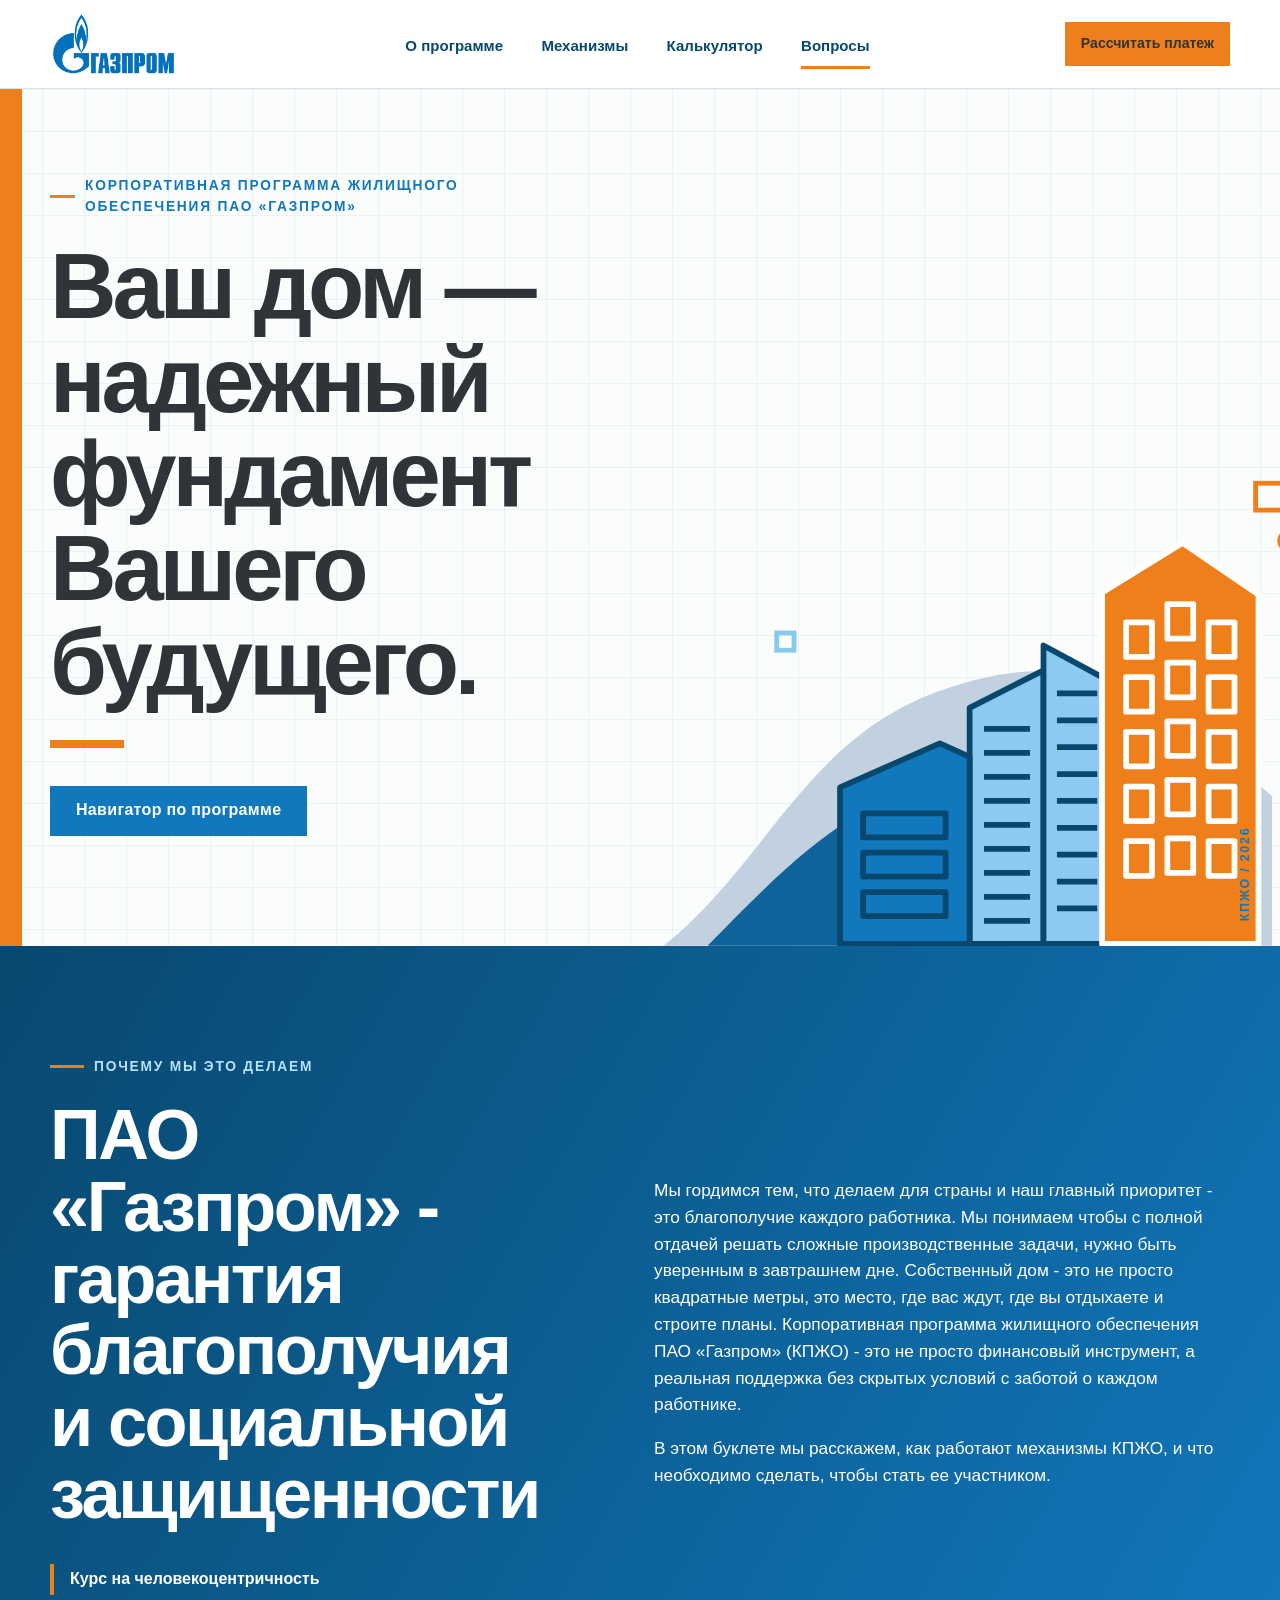
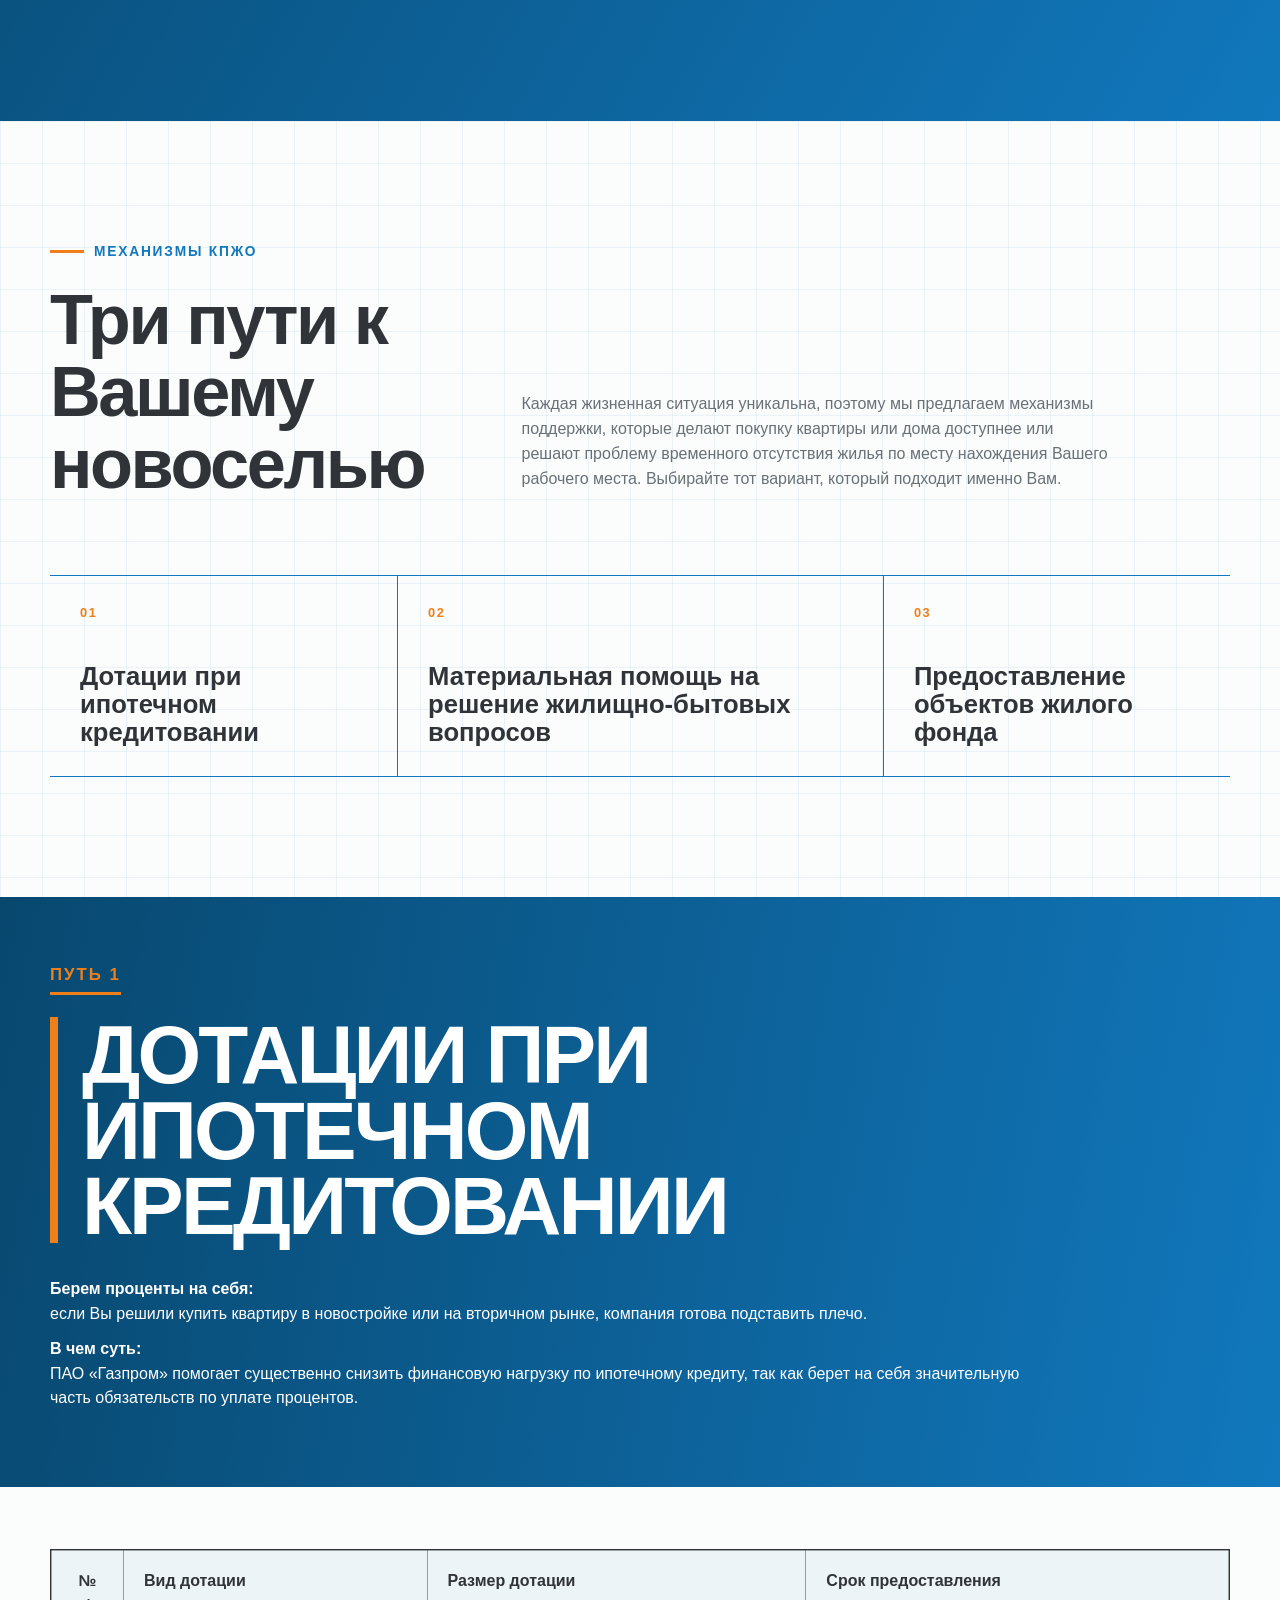
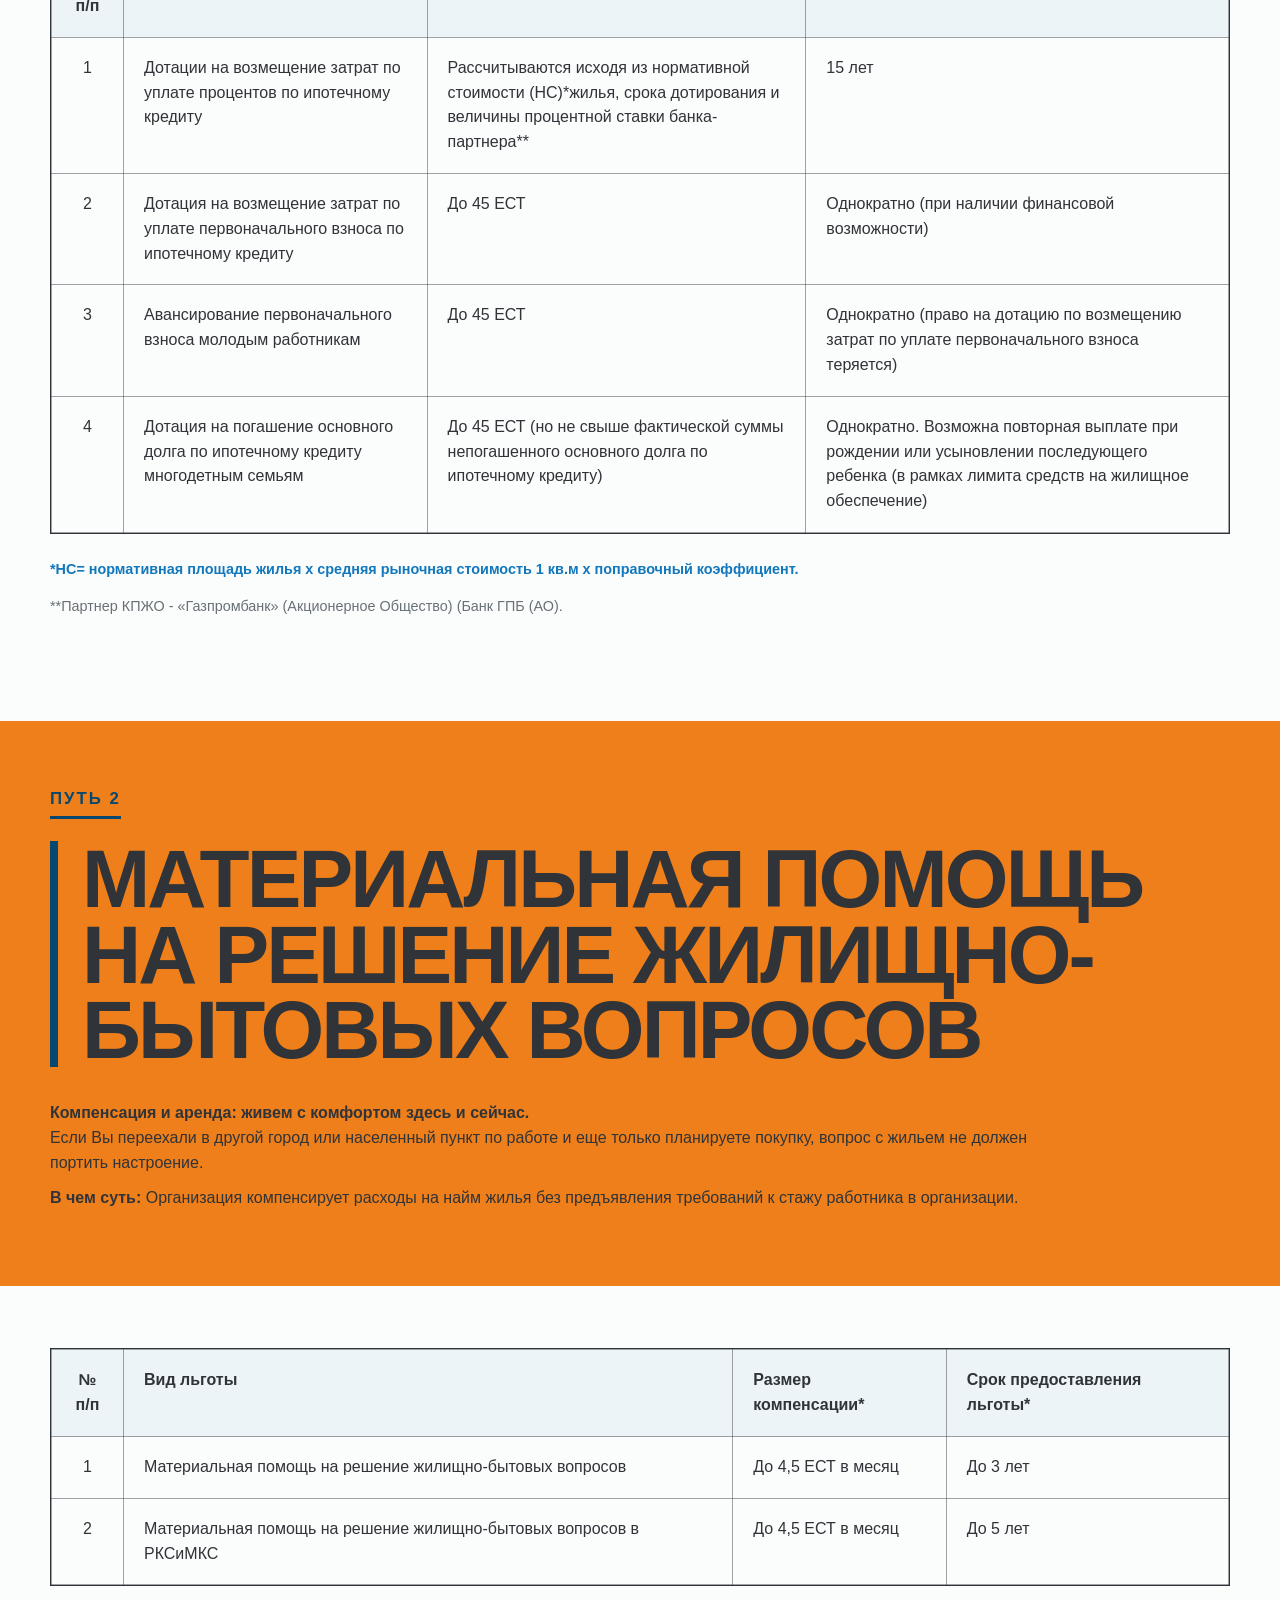
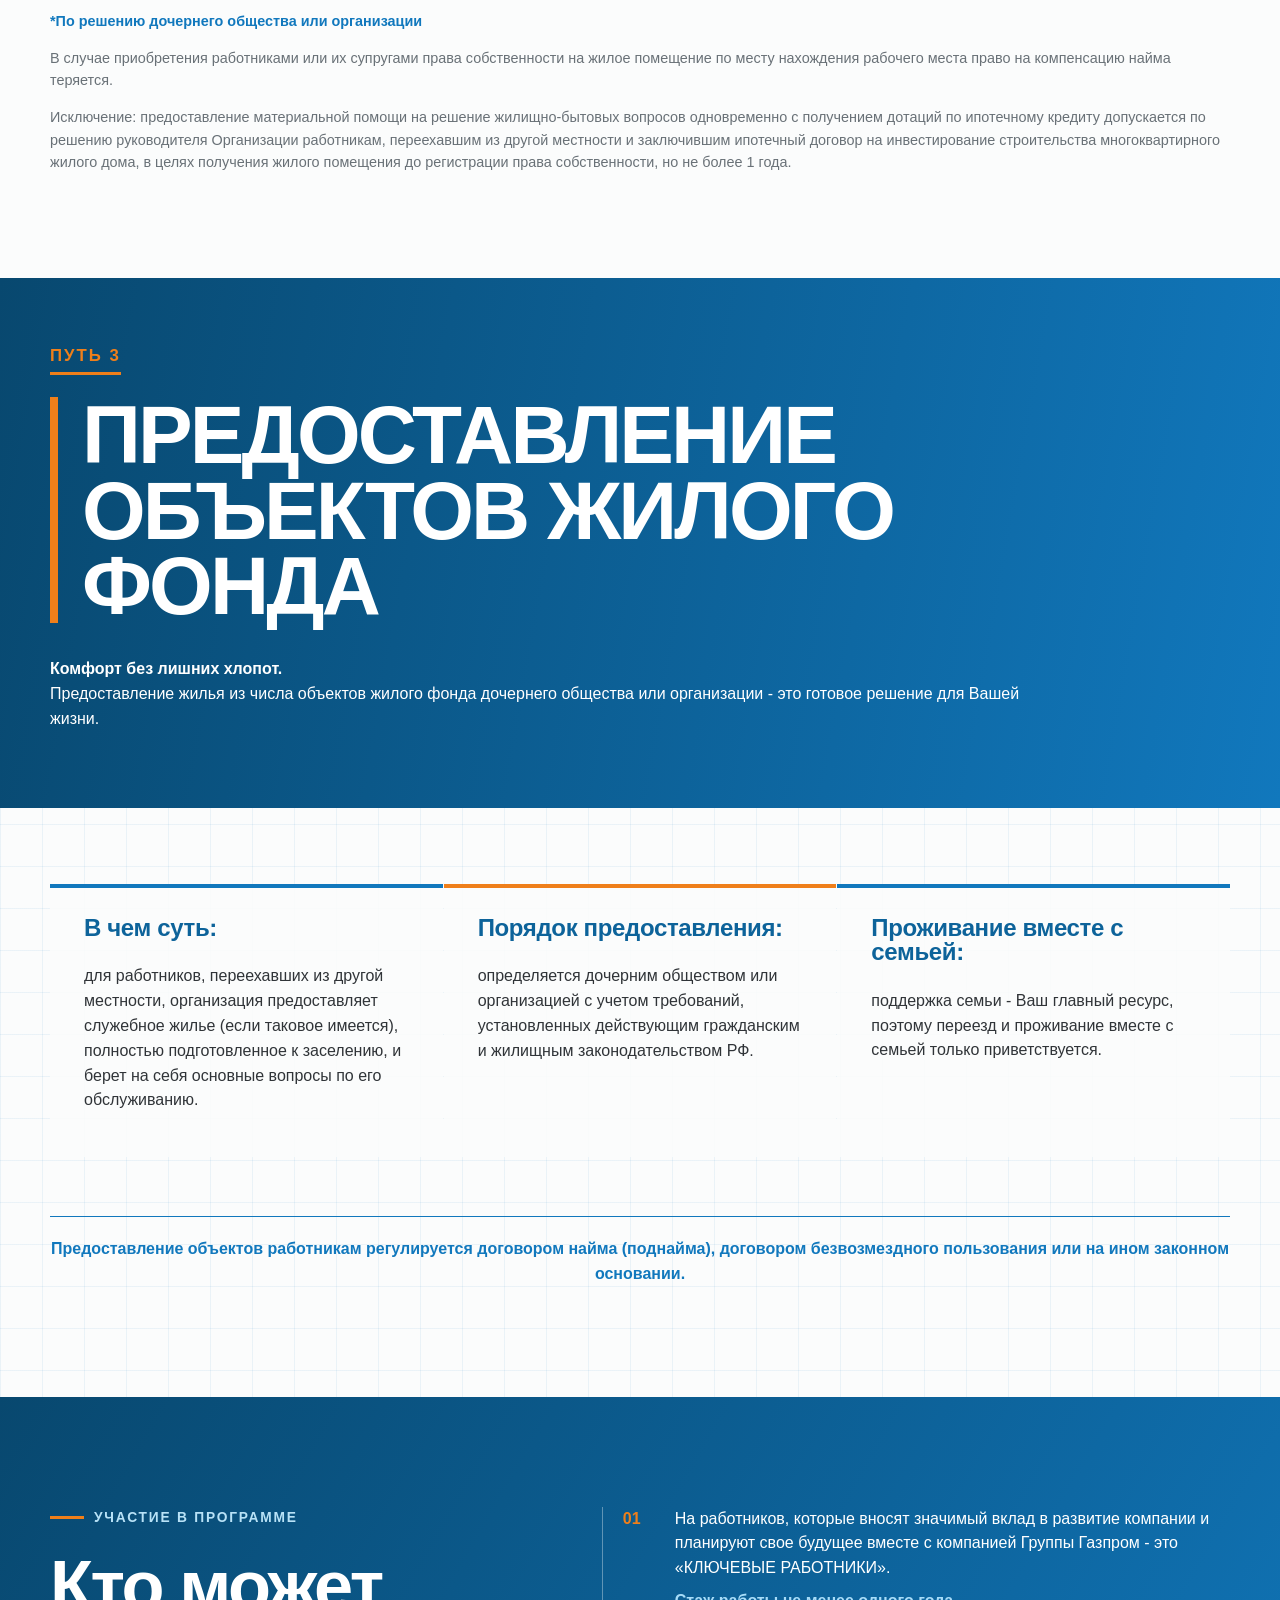
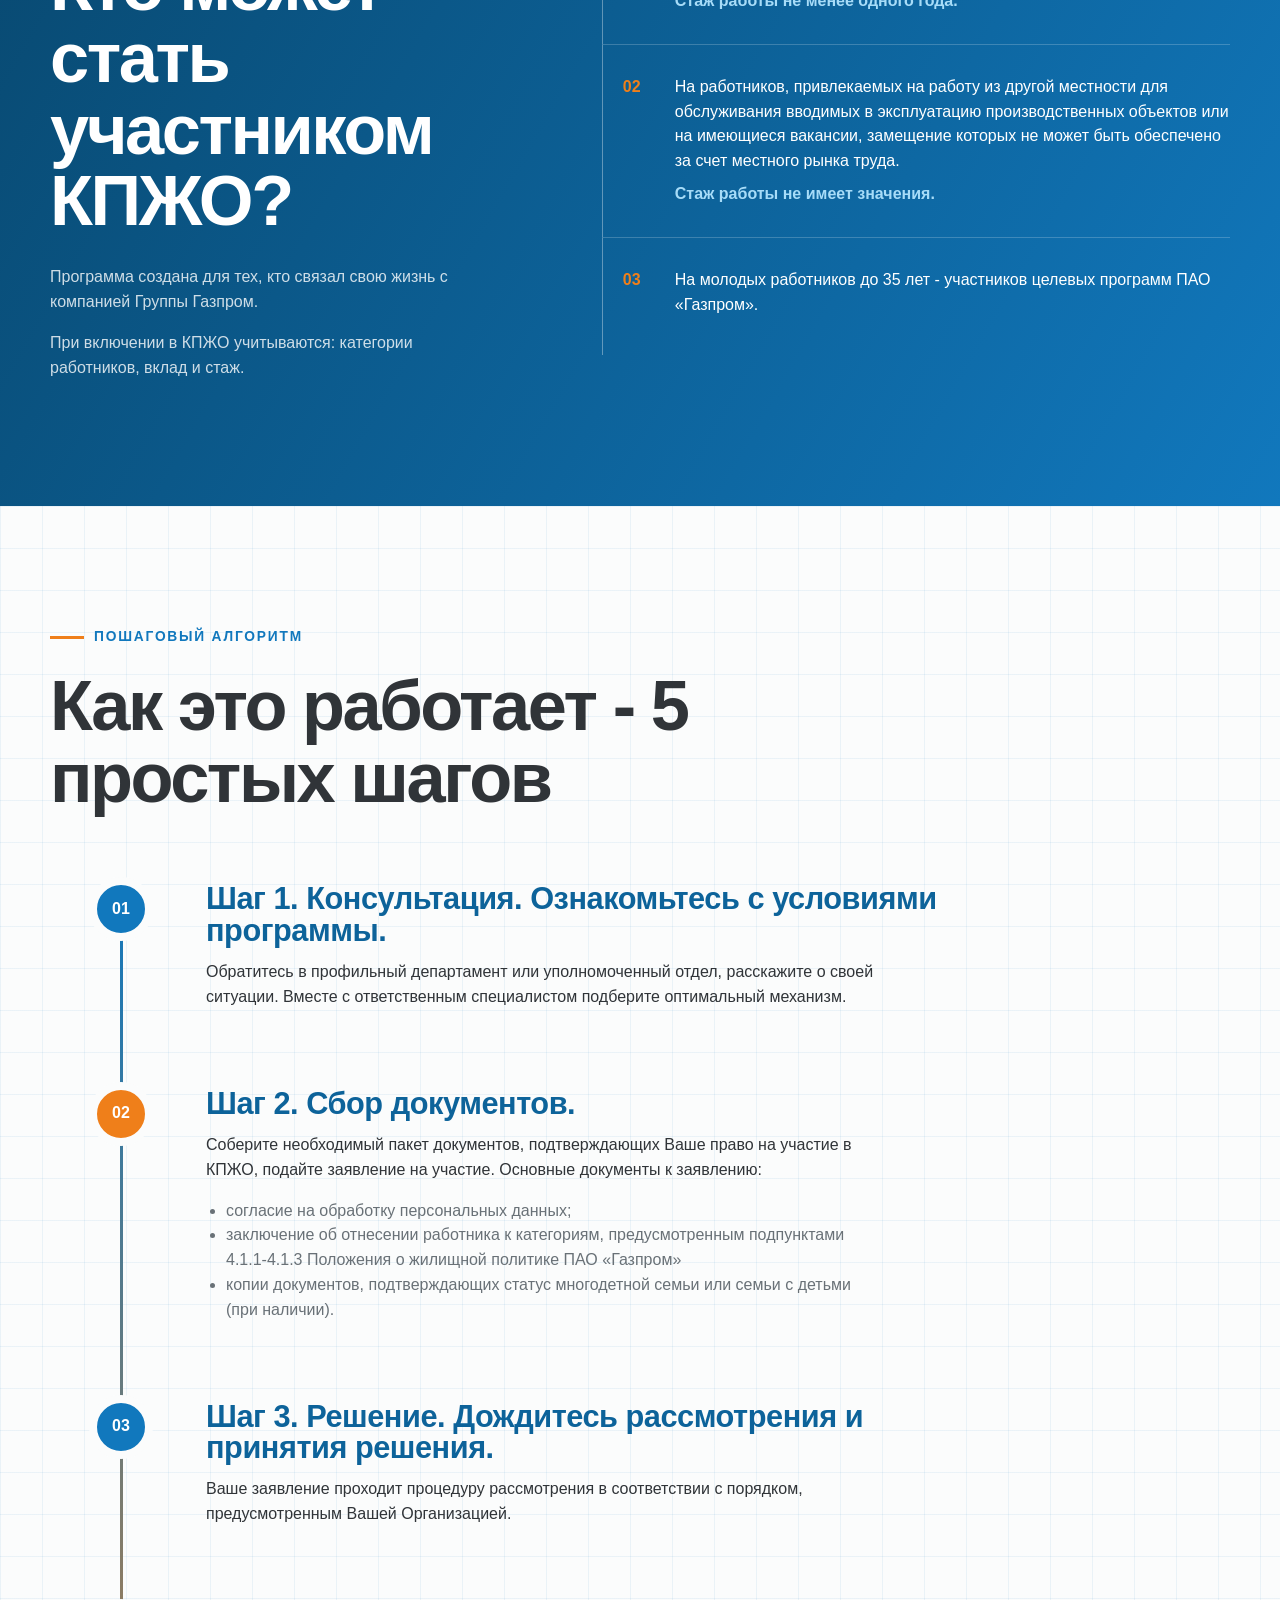
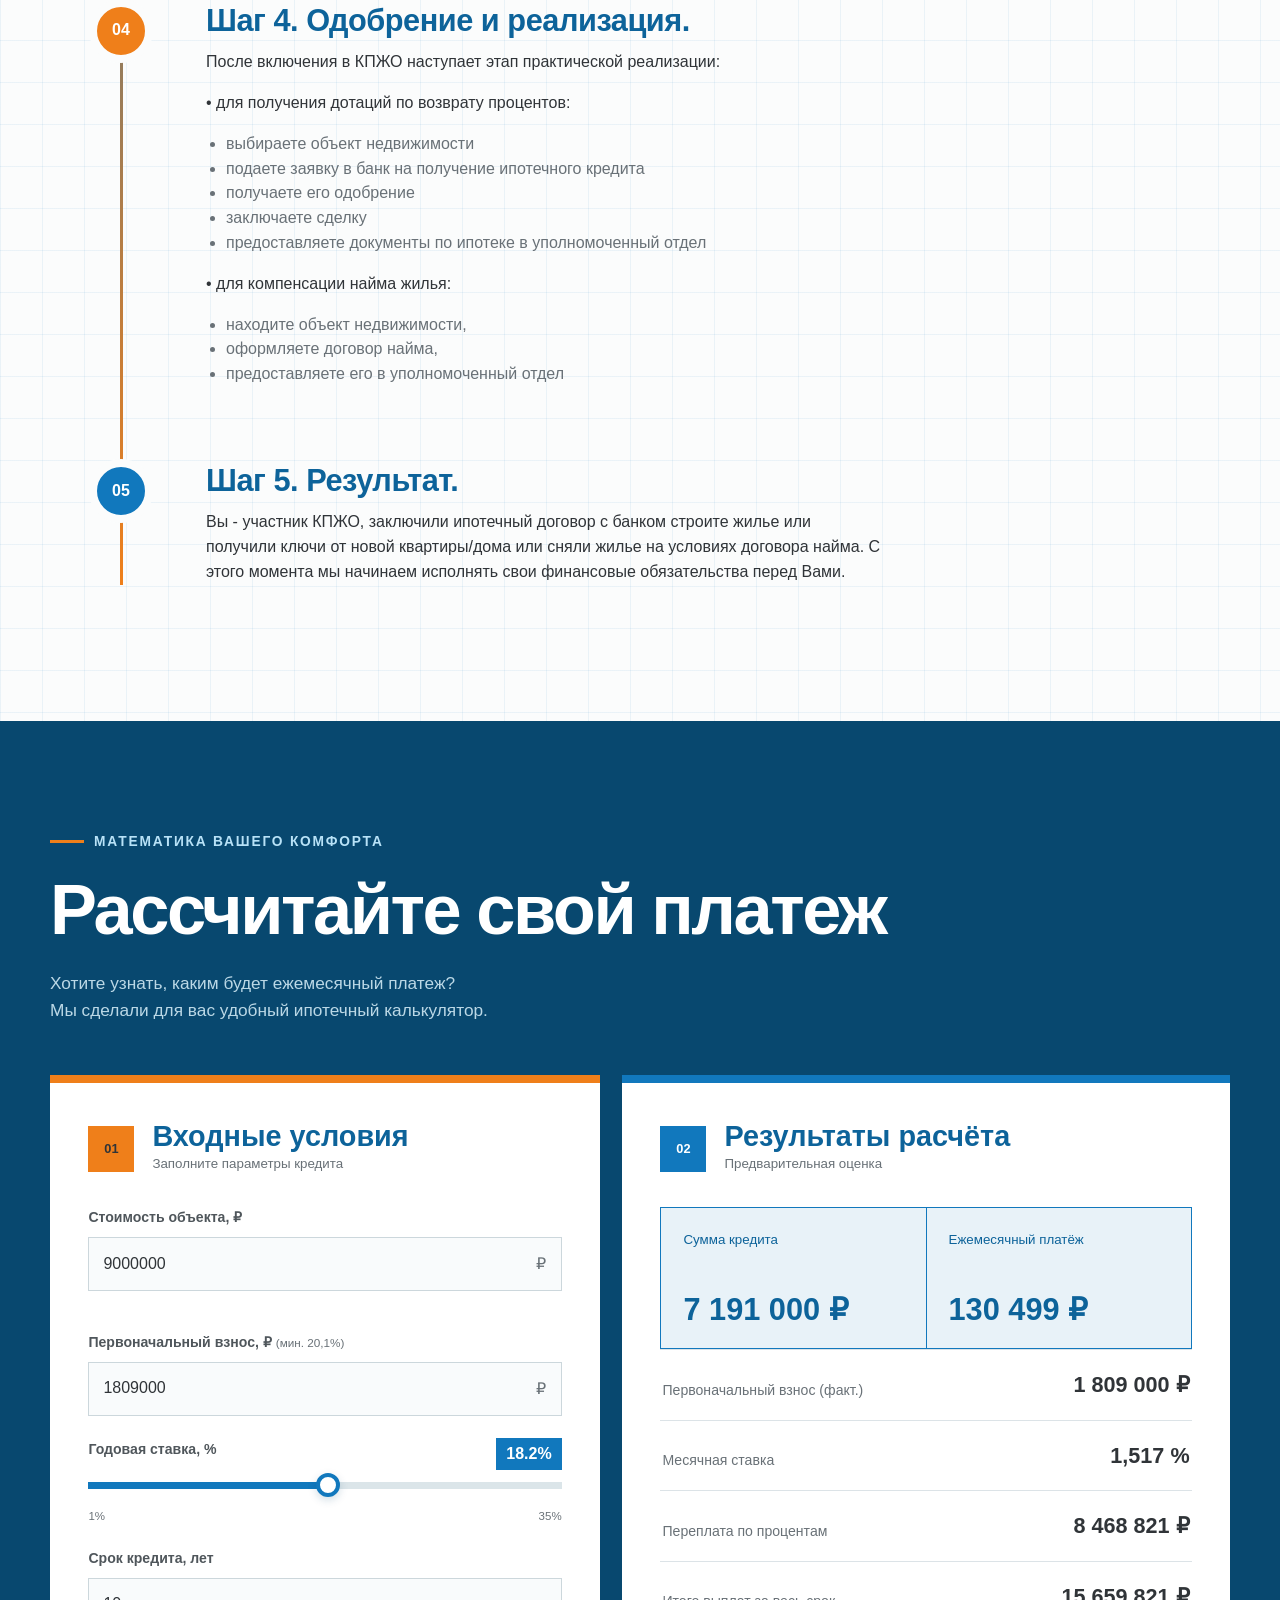
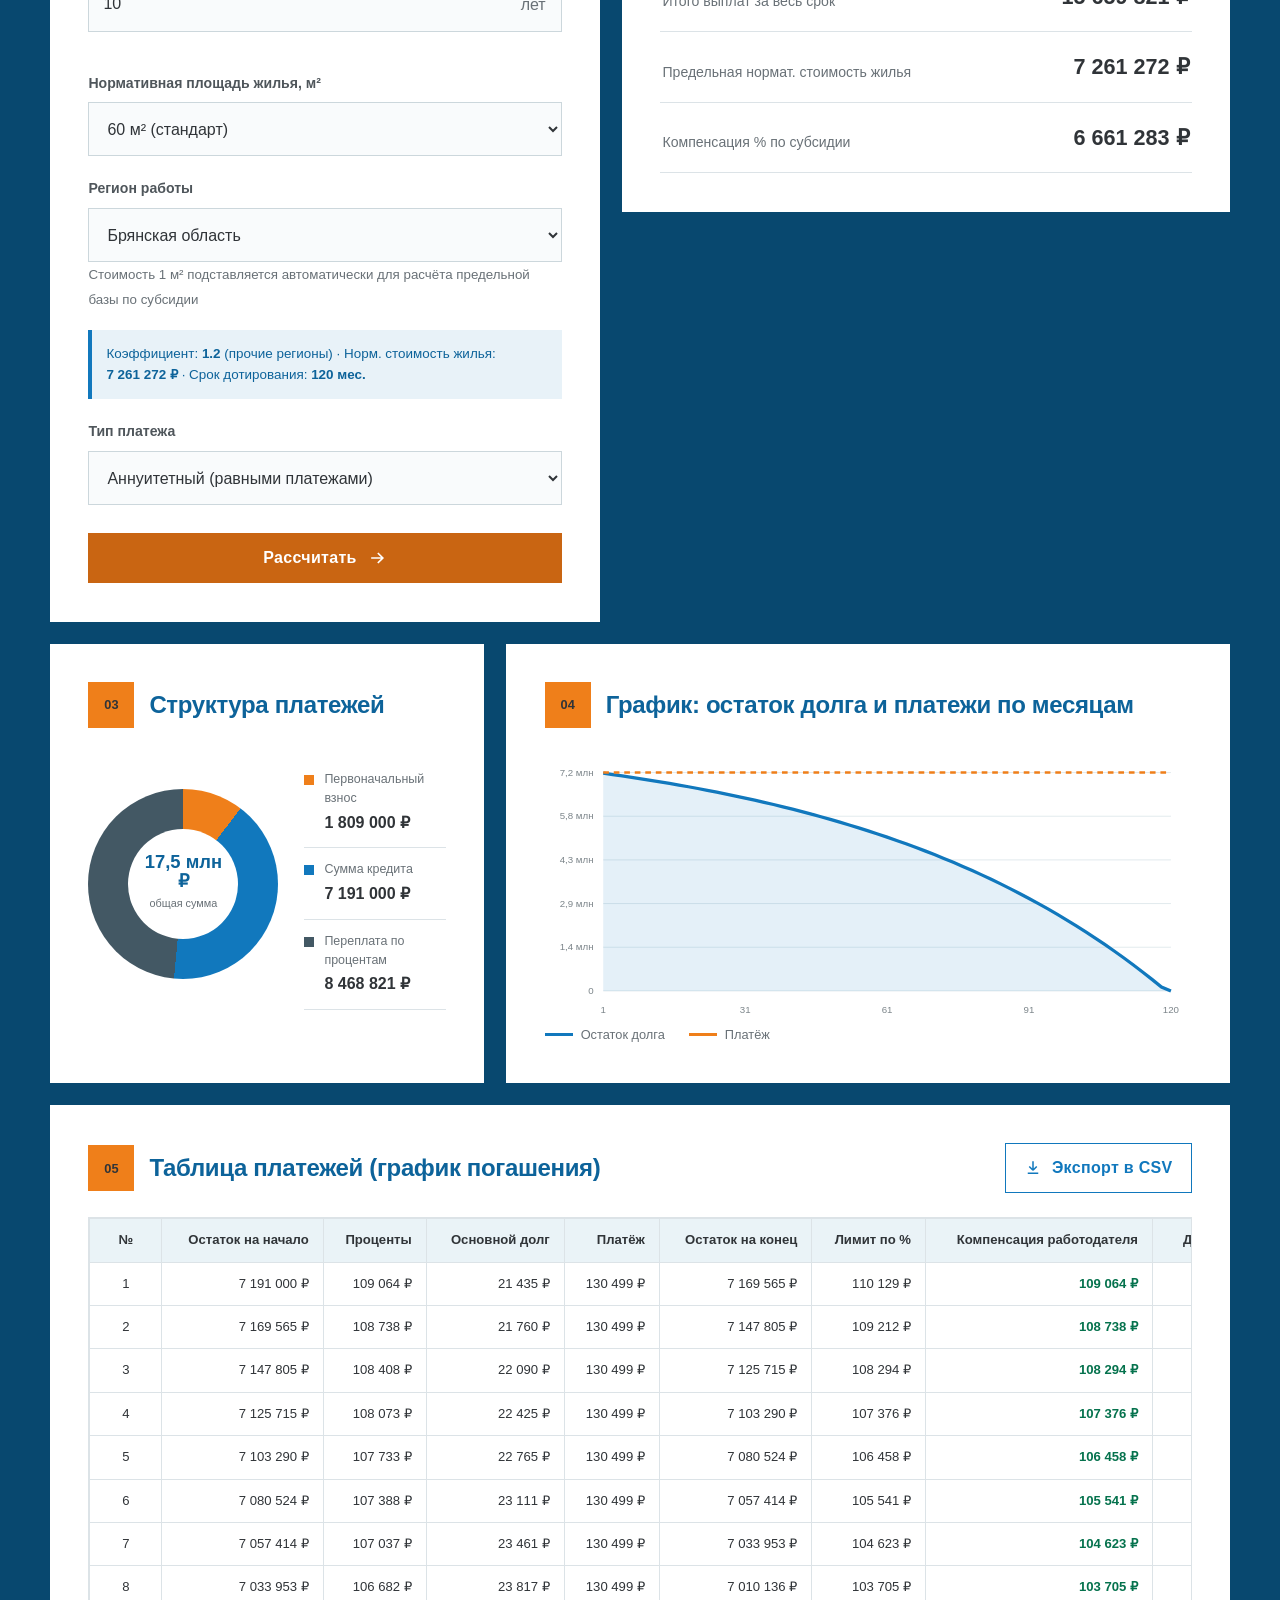
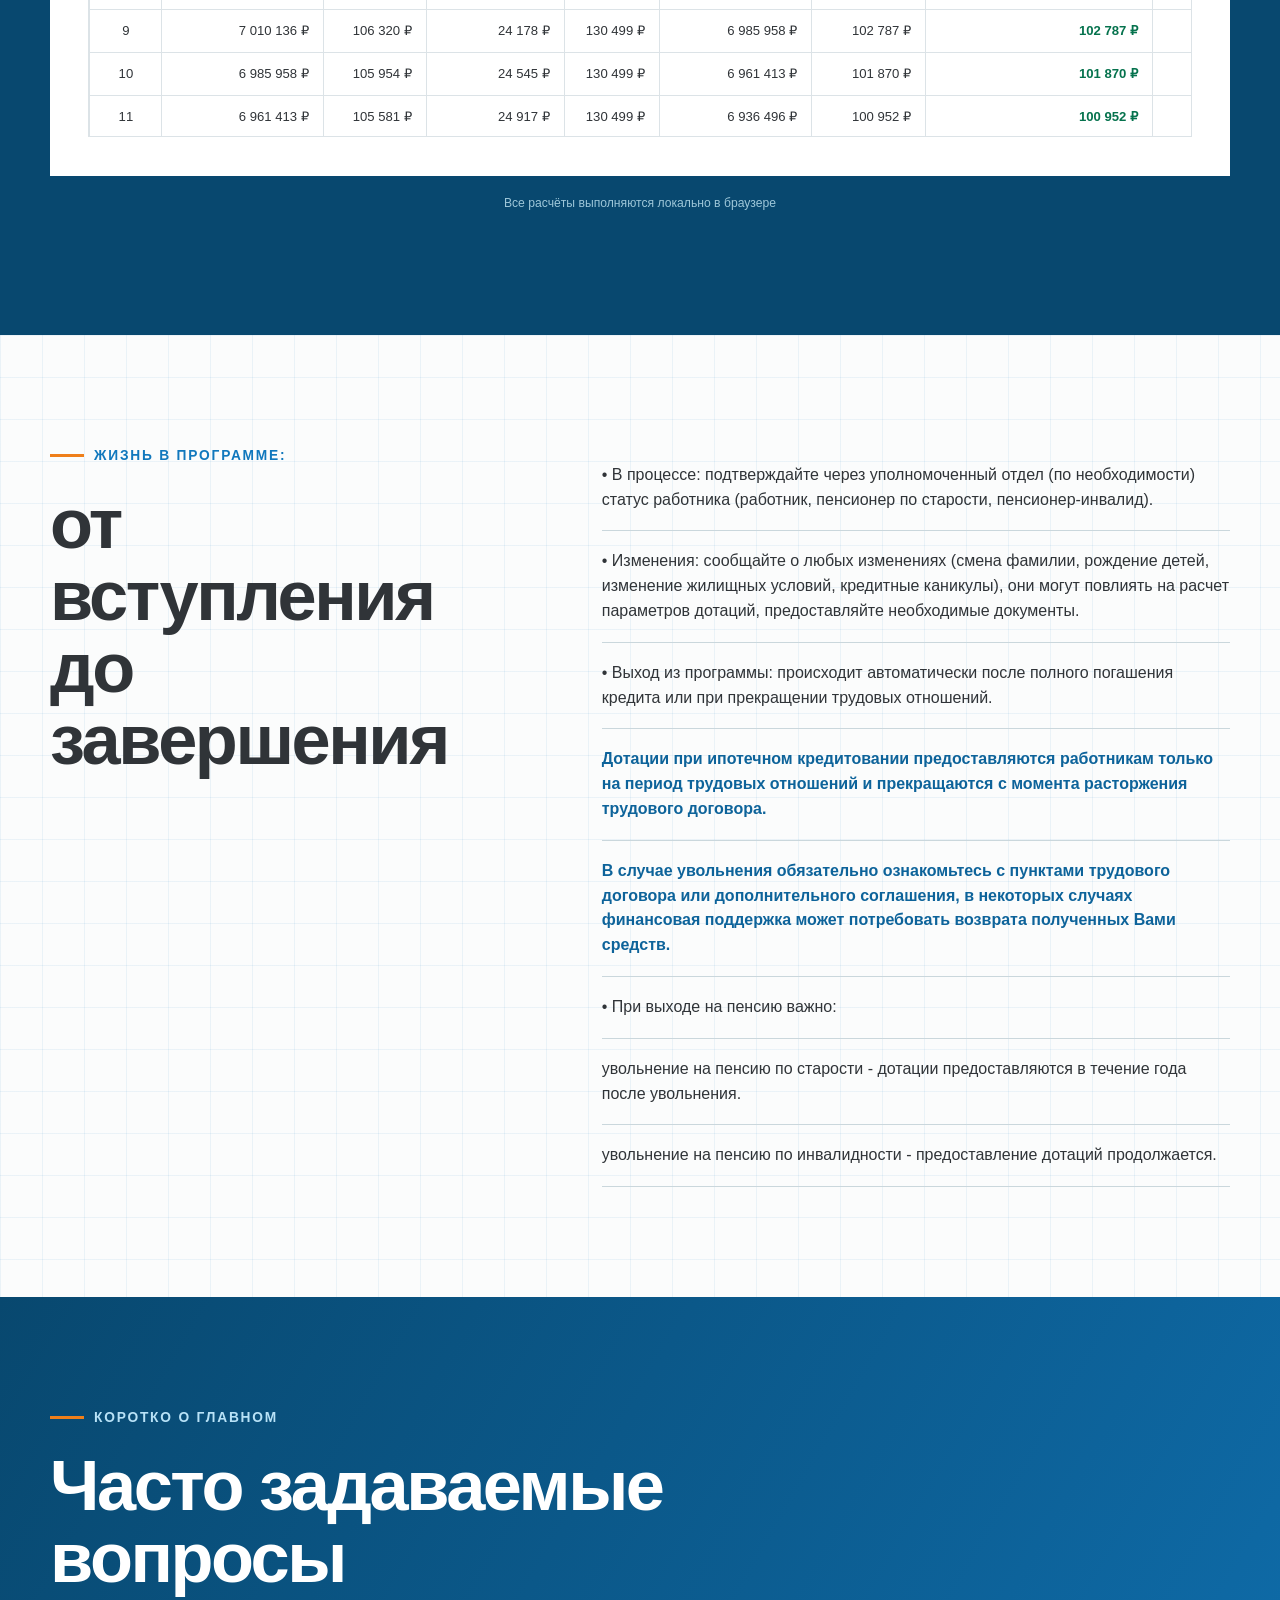
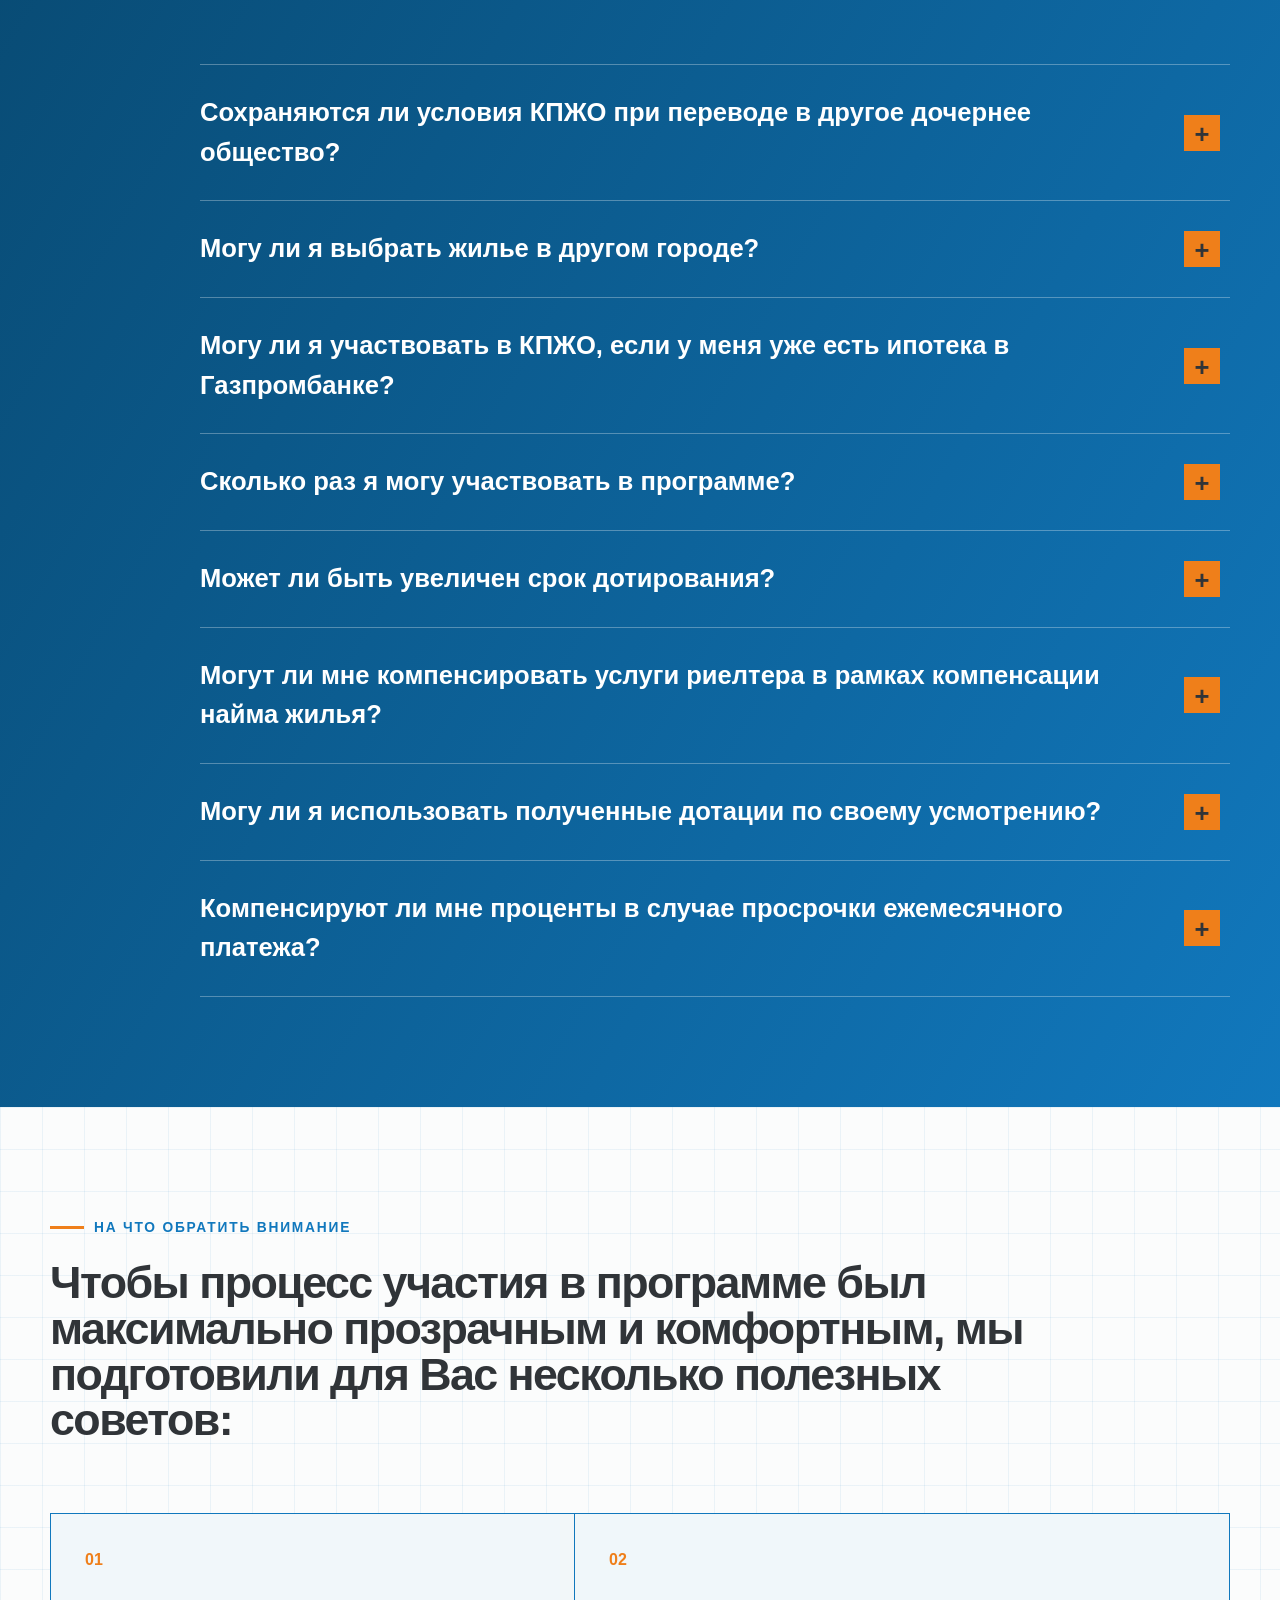
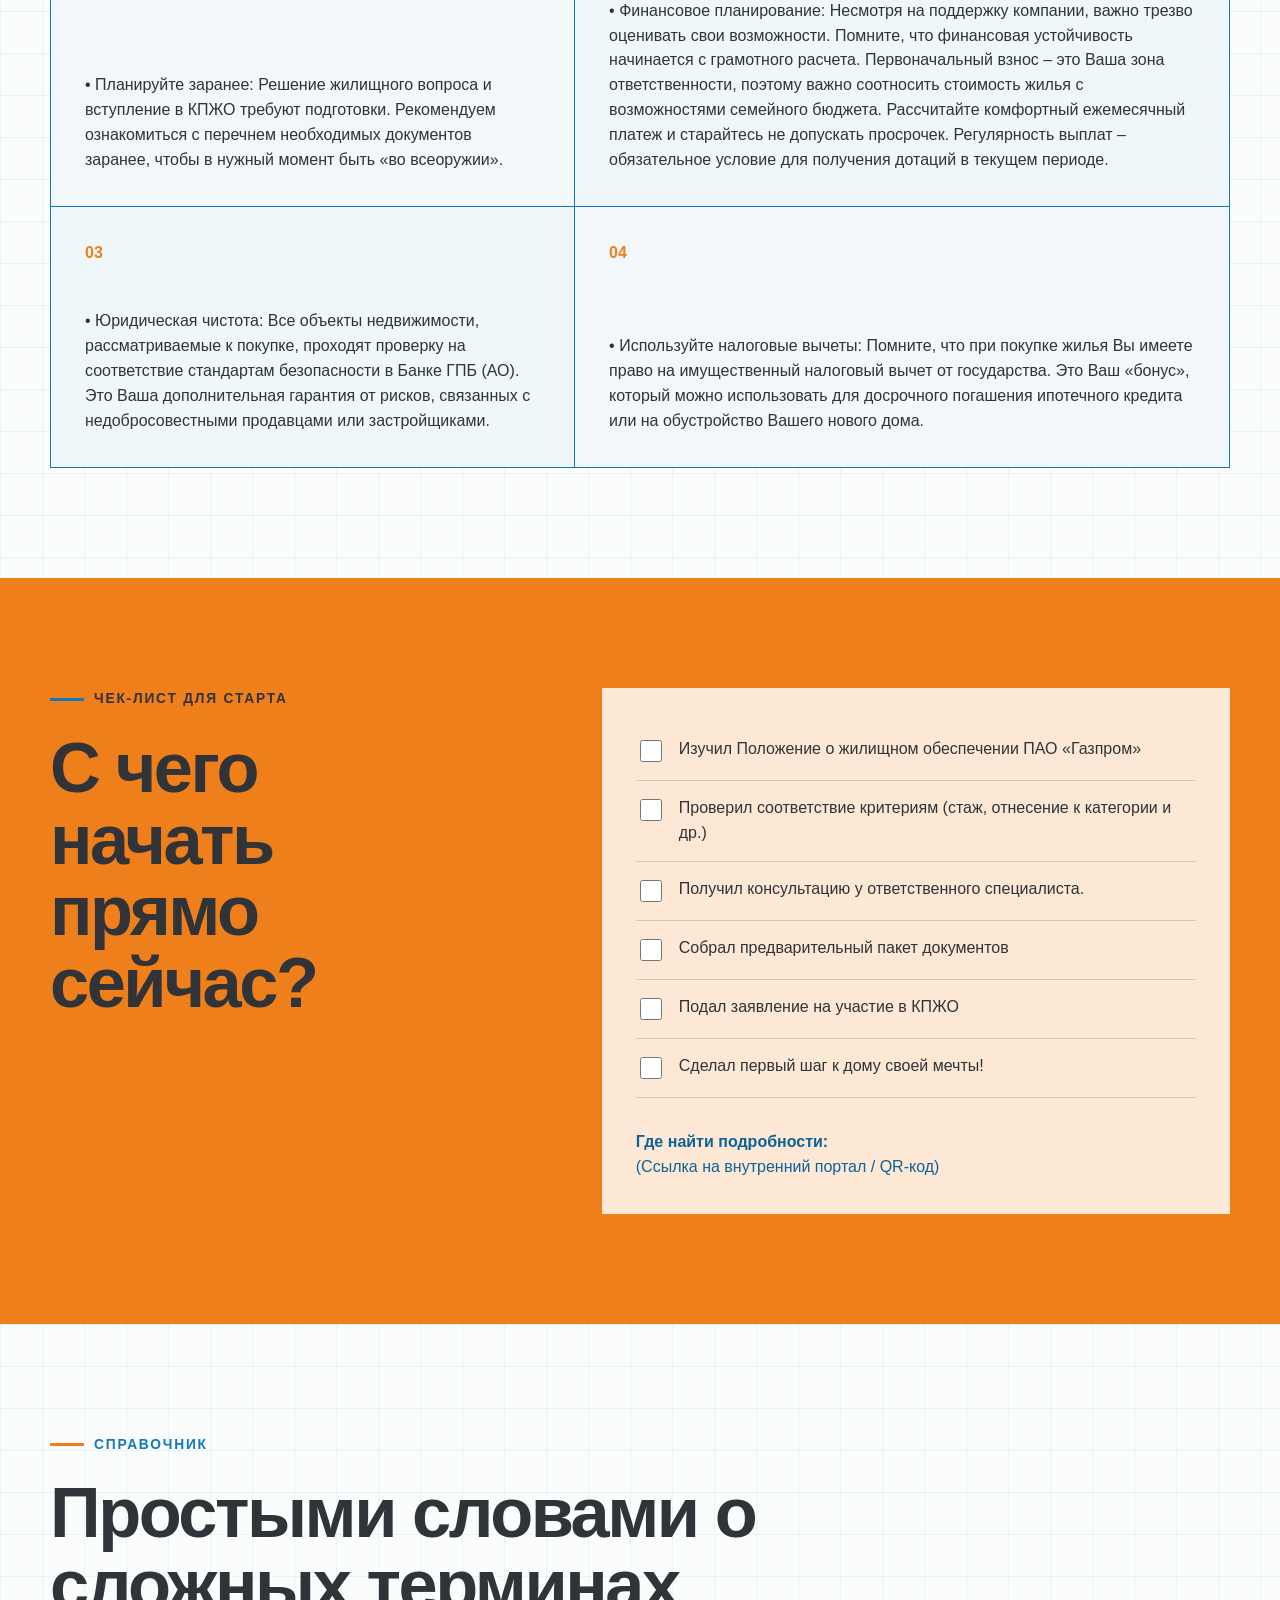
==== commit d9f2b359: "Improve site typography readability" ====
--- a/index.html
+++ b/index.html
@@ -7,7 +7,7 @@
   <meta name="description" content="Корпоративная программа жилищного обеспечения ПАО «Газпром» и ипотечный калькулятор">
   <title>Ваш дом — надежный фундамент Вашего будущего</title>
   <link rel="icon" href="assets/favicon.svg?v=20261023-2" type="image/svg+xml">
-  <link rel="stylesheet" href="styles.css?v=20261023-2">
+  <link rel="stylesheet" href="styles.css?v=20261023-4">
 </head>
 <body>
   <a class="skip-link" href="#main">Перейти к содержанию</a>
--- a/styles.css
+++ b/styles.css
@@ -35,7 +35,7 @@
   --line: #dce3e7;
   --white: #ffffff;
   --heading: Arial, "Segoe UI", sans-serif;
-  --body: "Helios", Arial, "Segoe UI", sans-serif;
+  --body: "Segoe UI", Arial, sans-serif;
   --shell: min(1180px, calc(100% - 40px));
 }
 
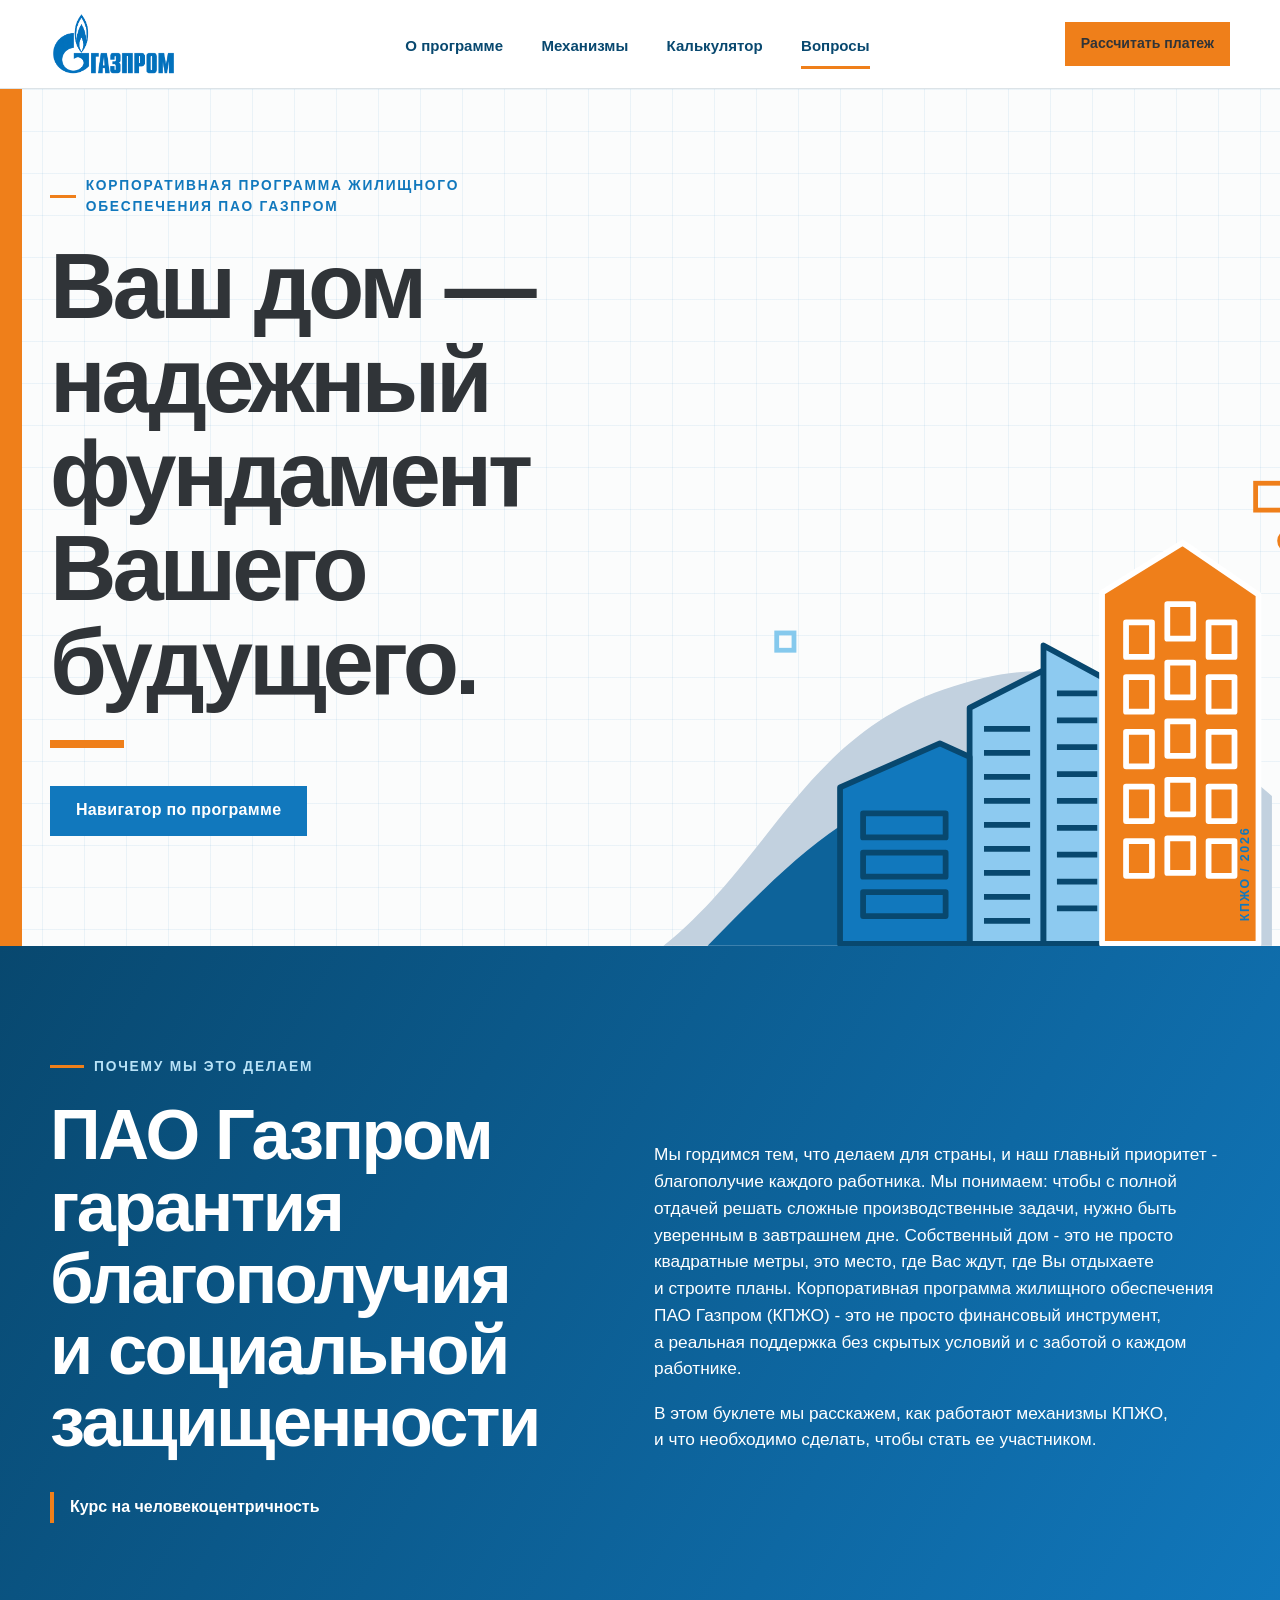
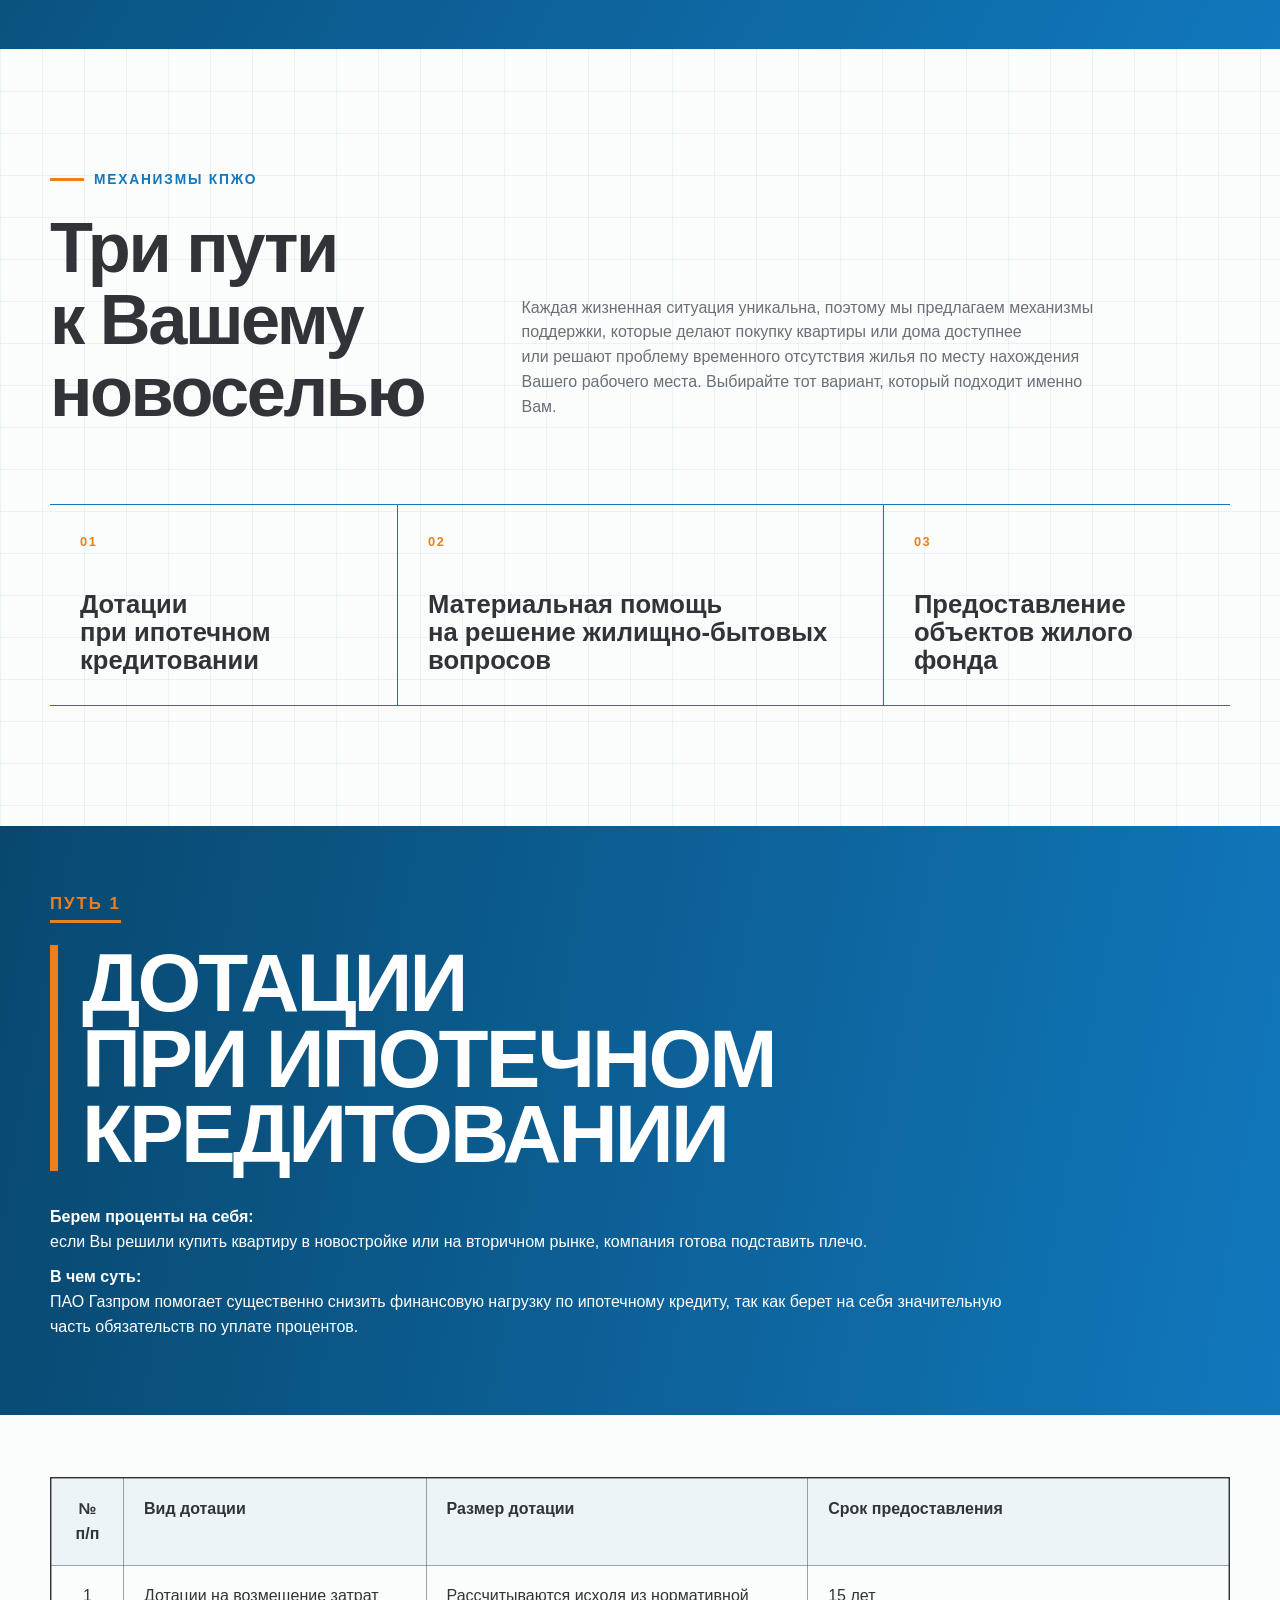
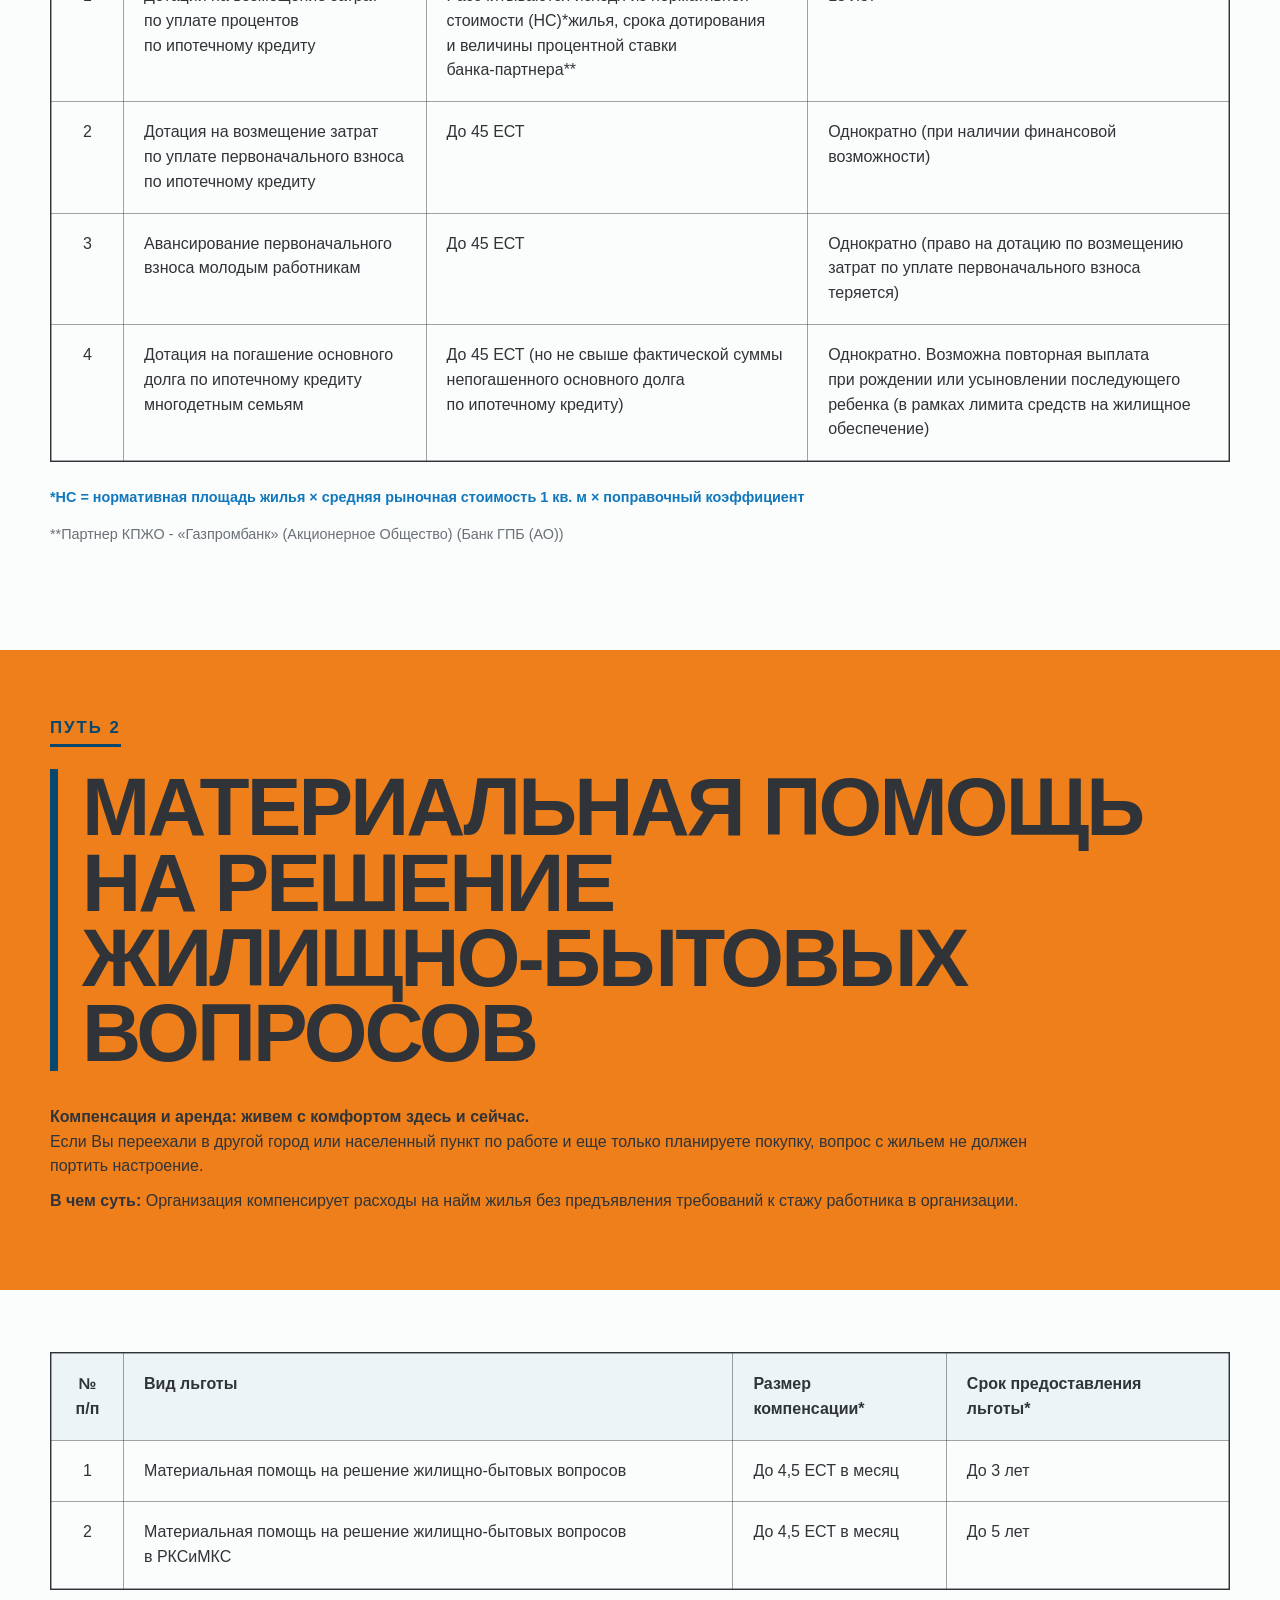
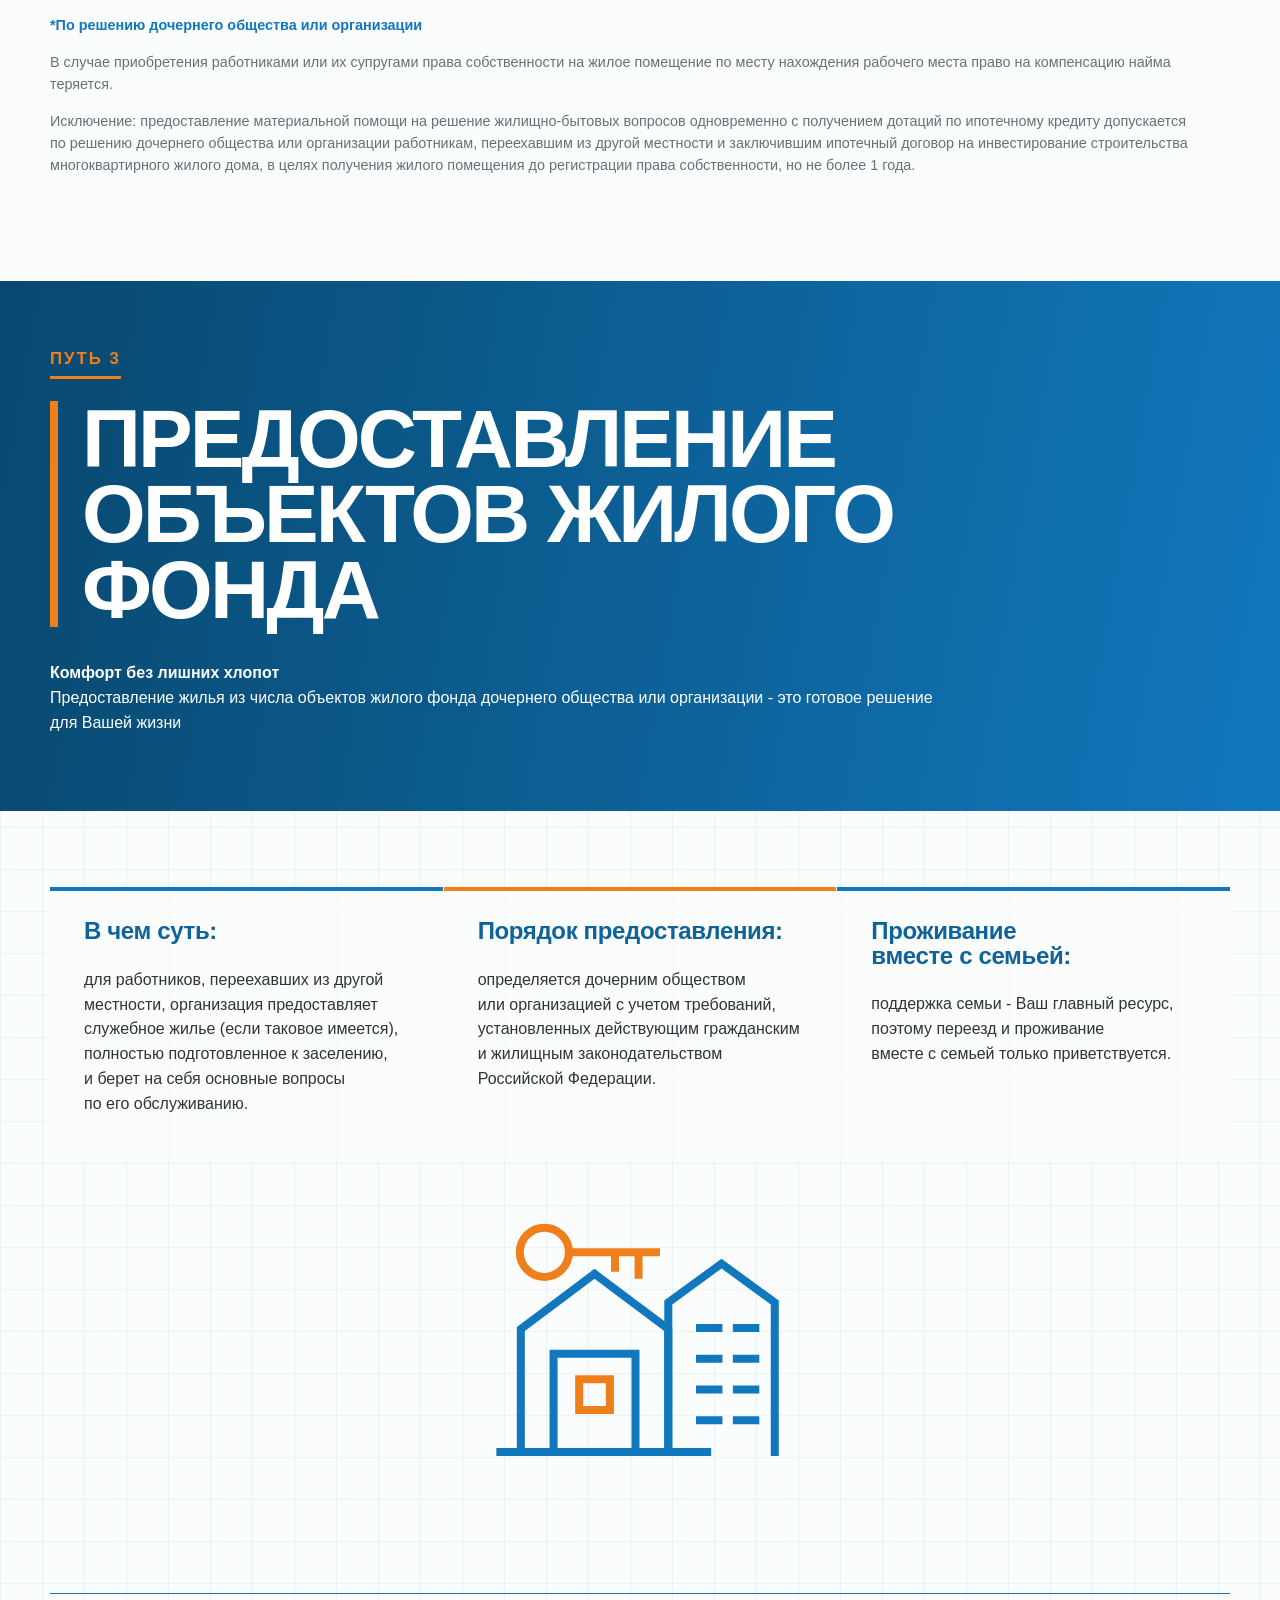
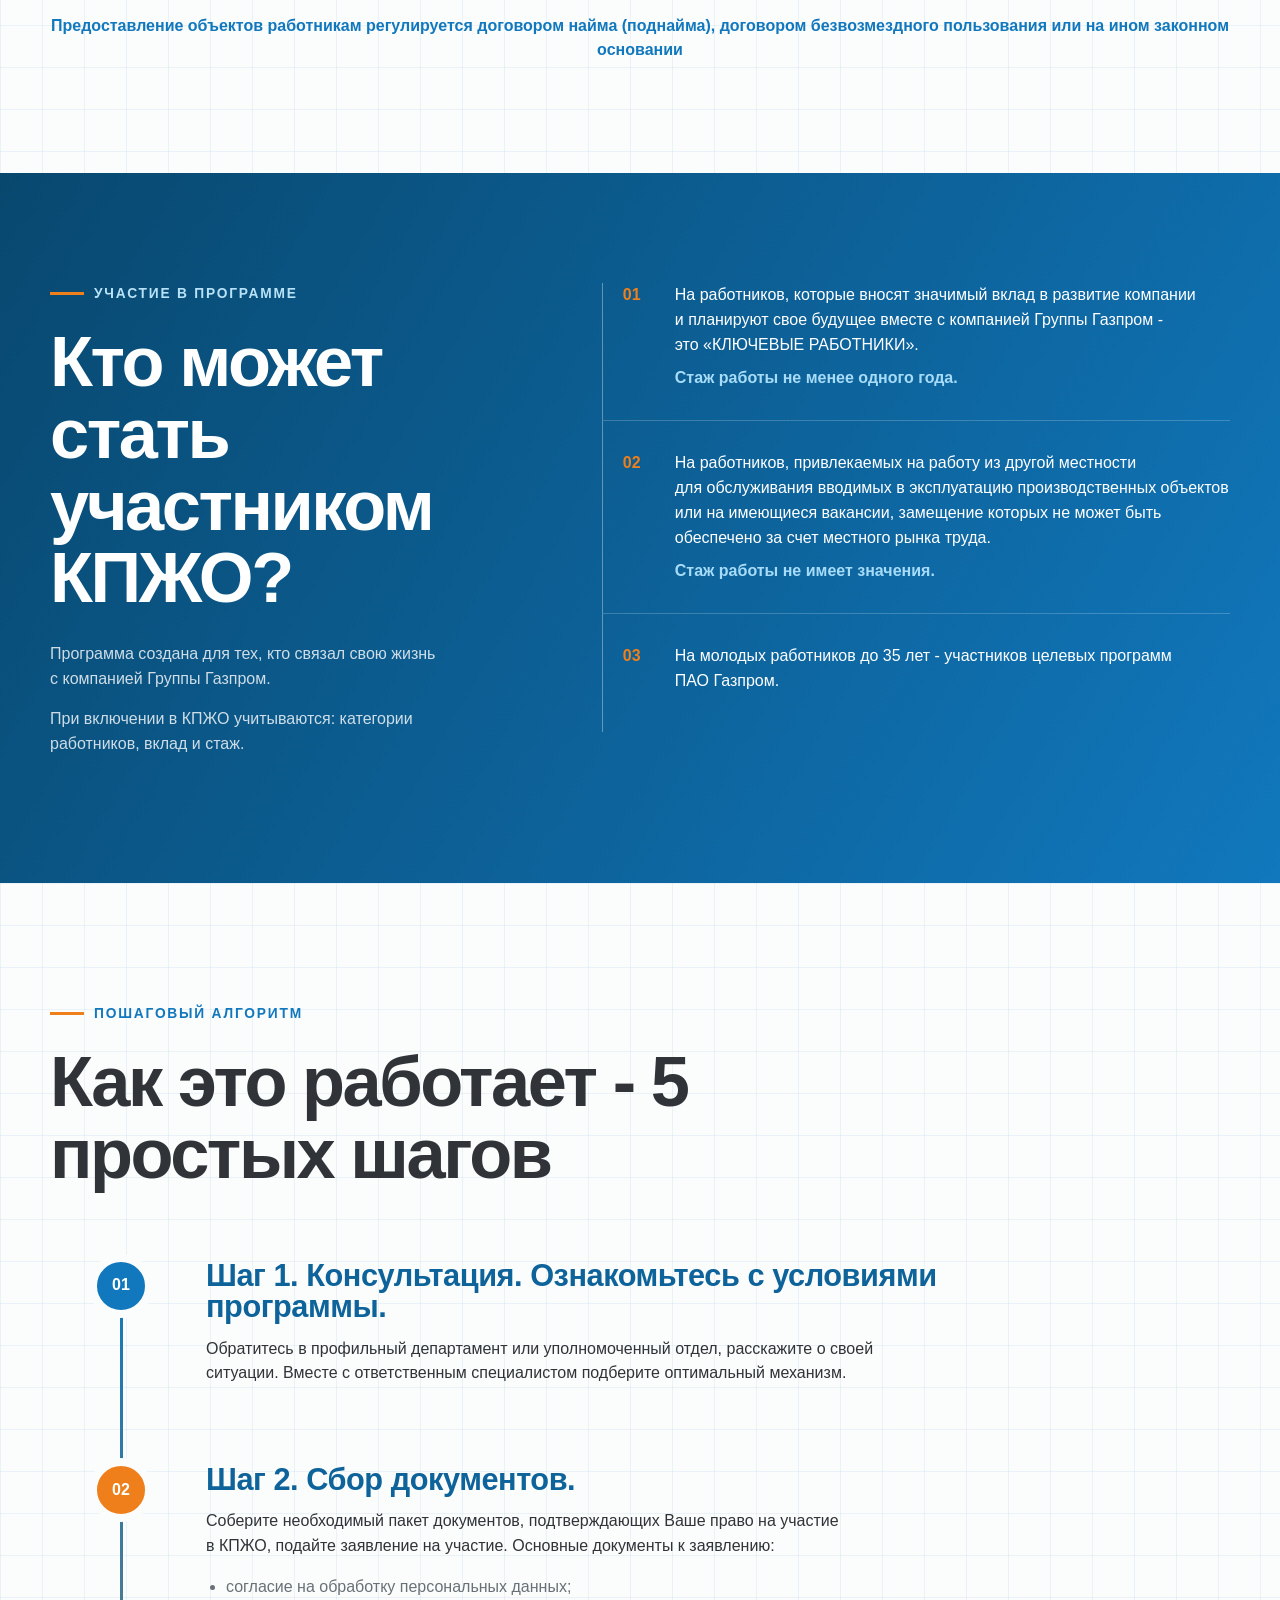
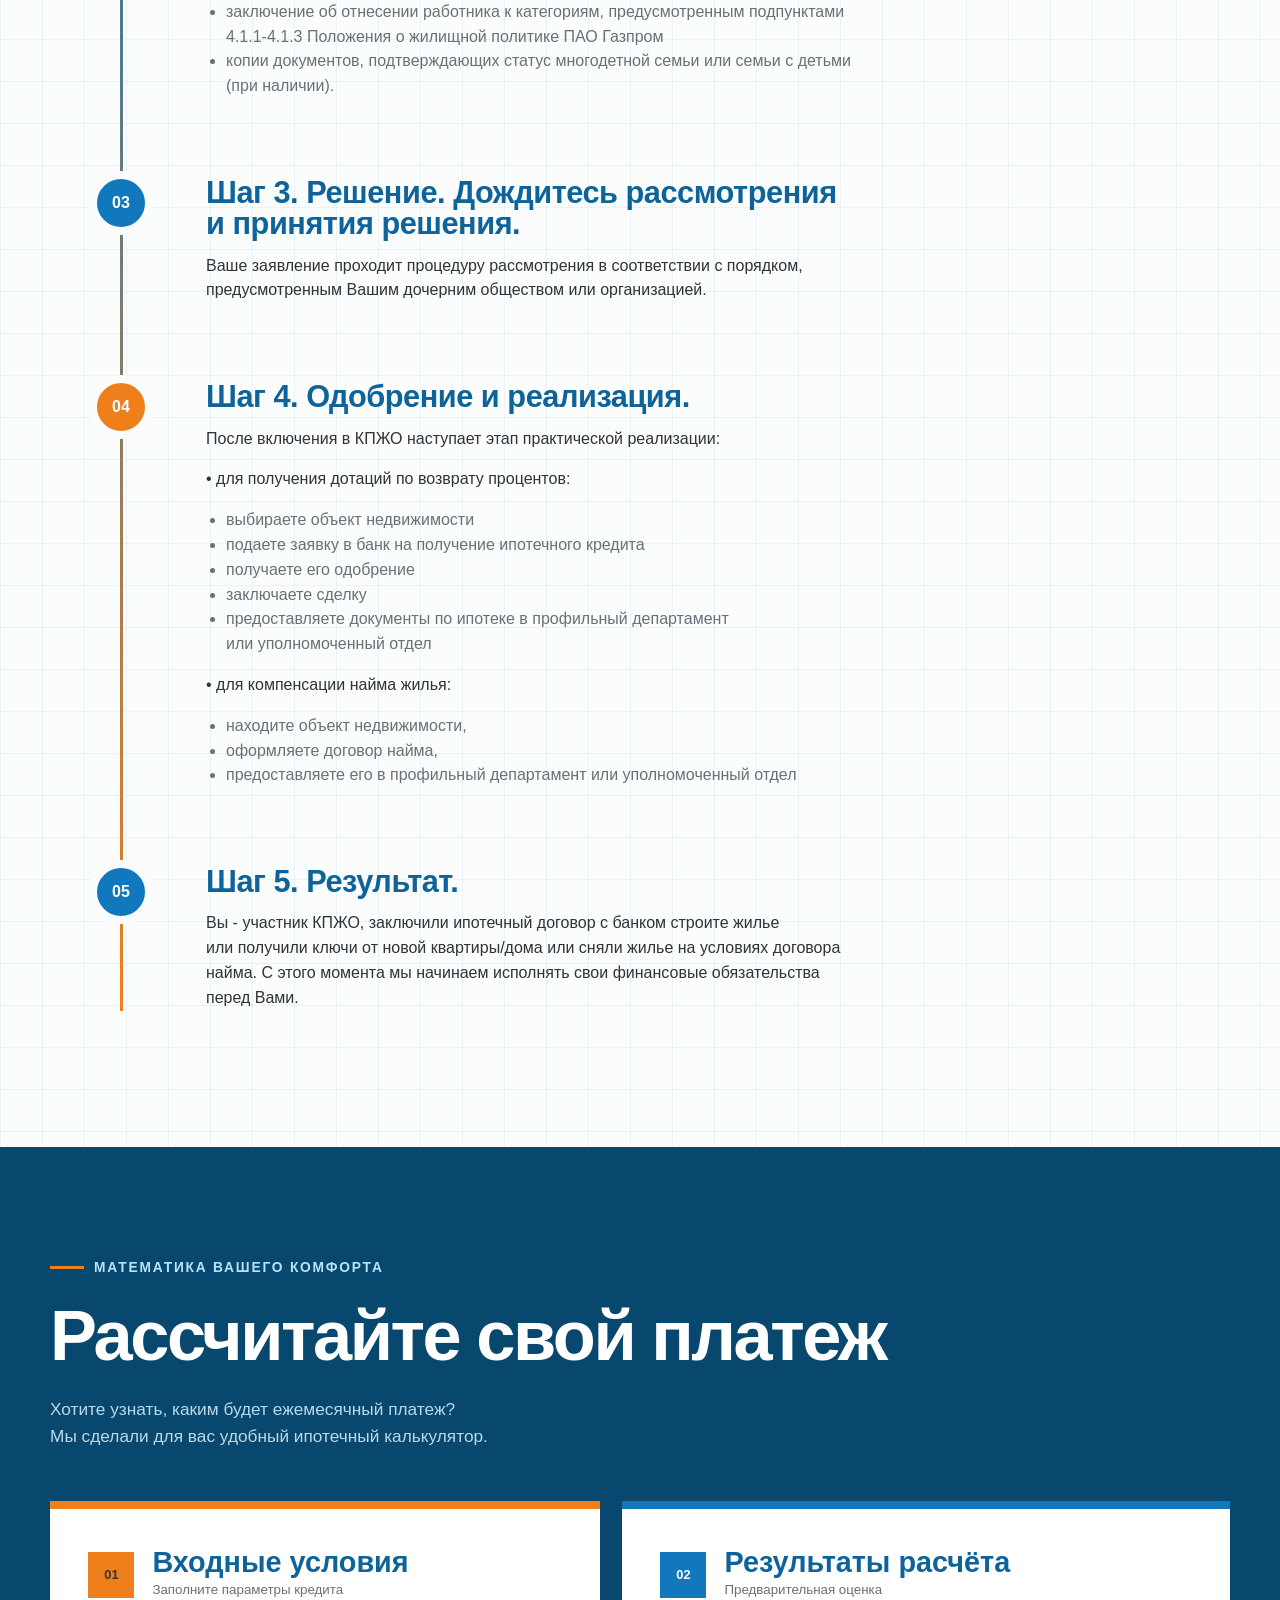
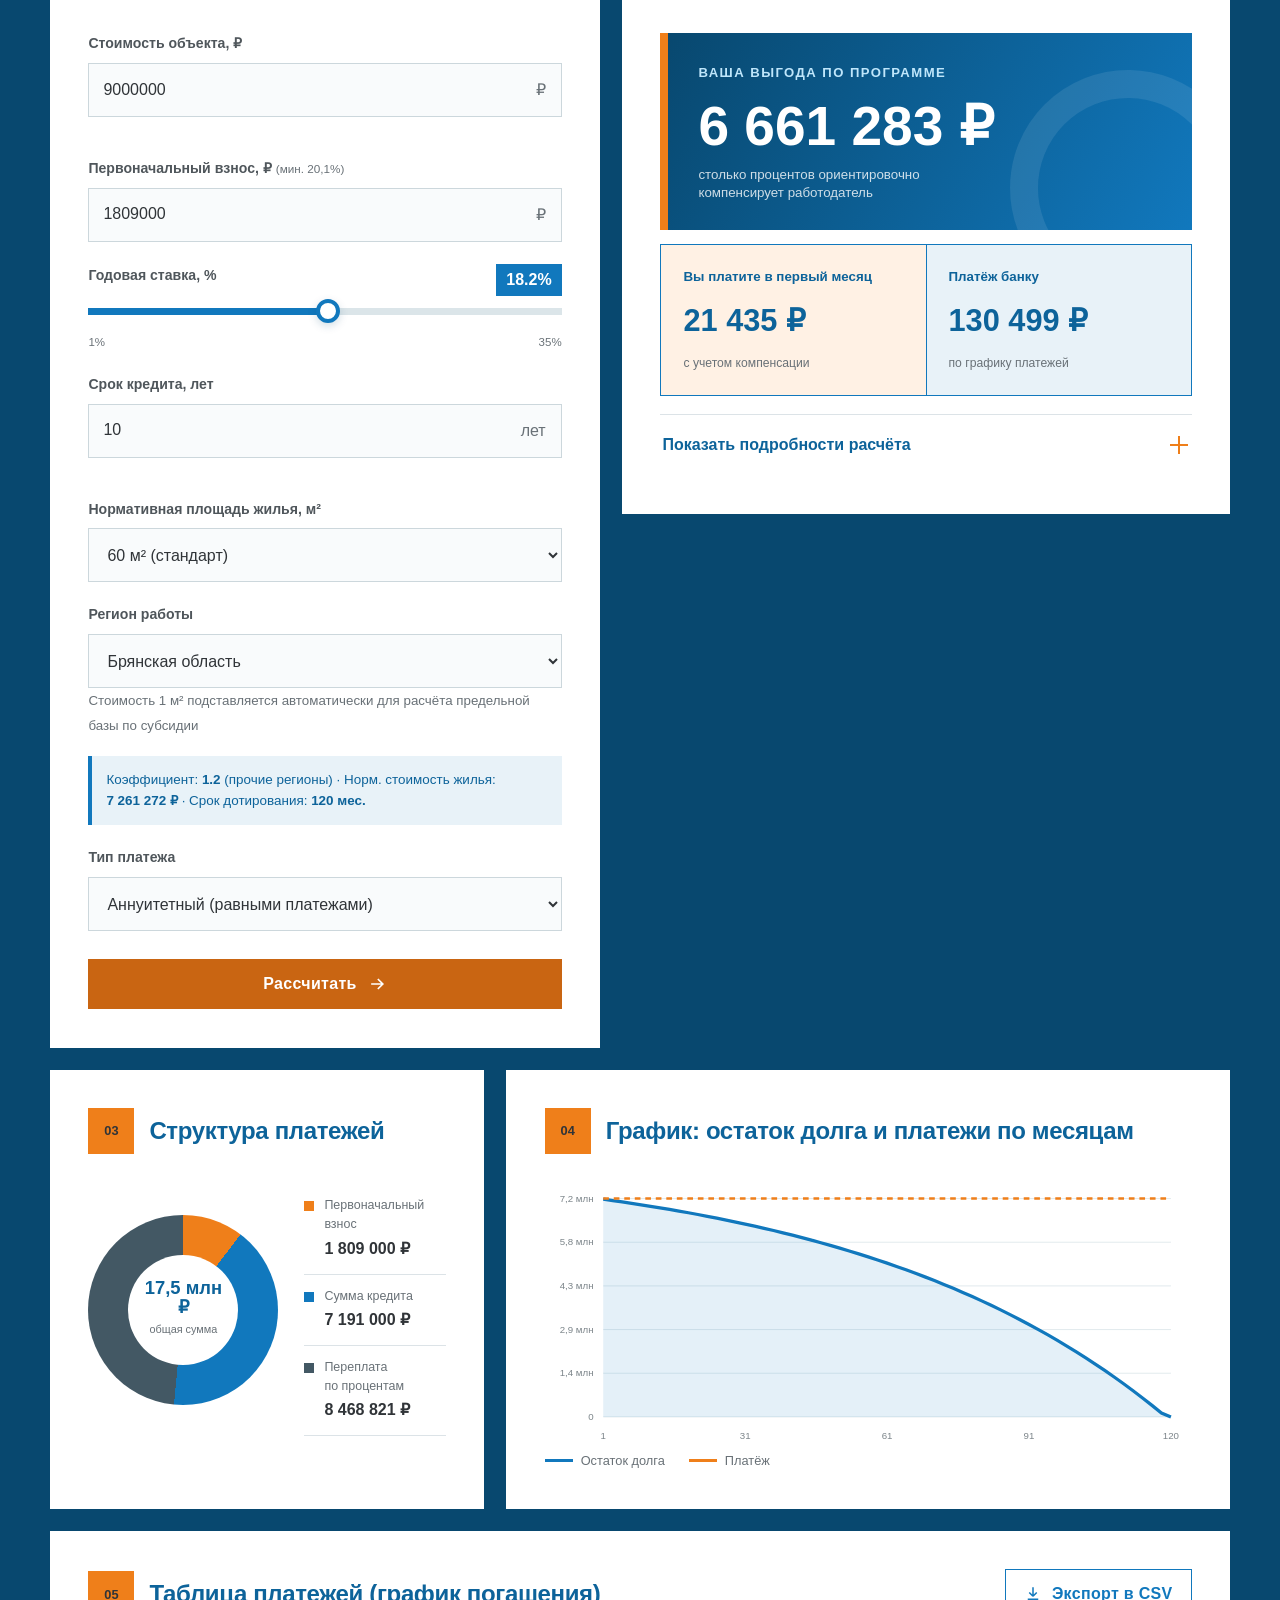
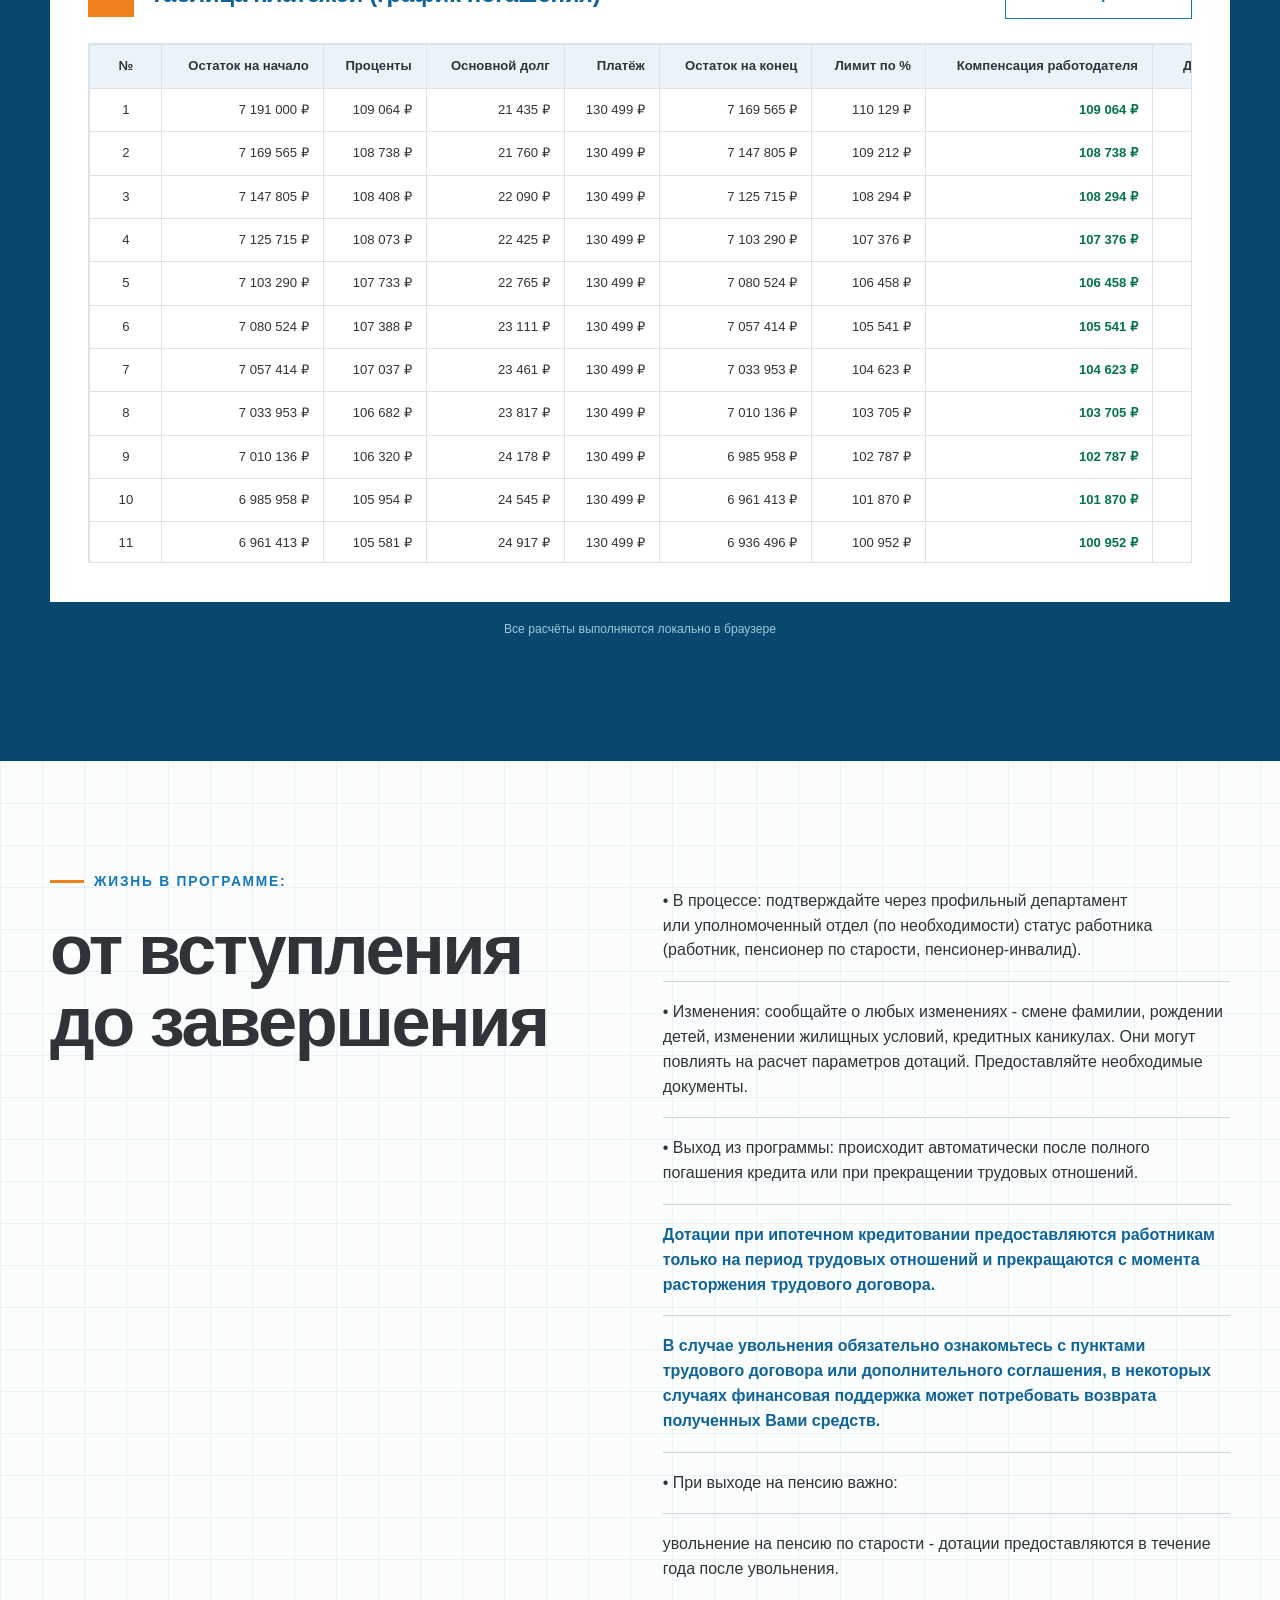
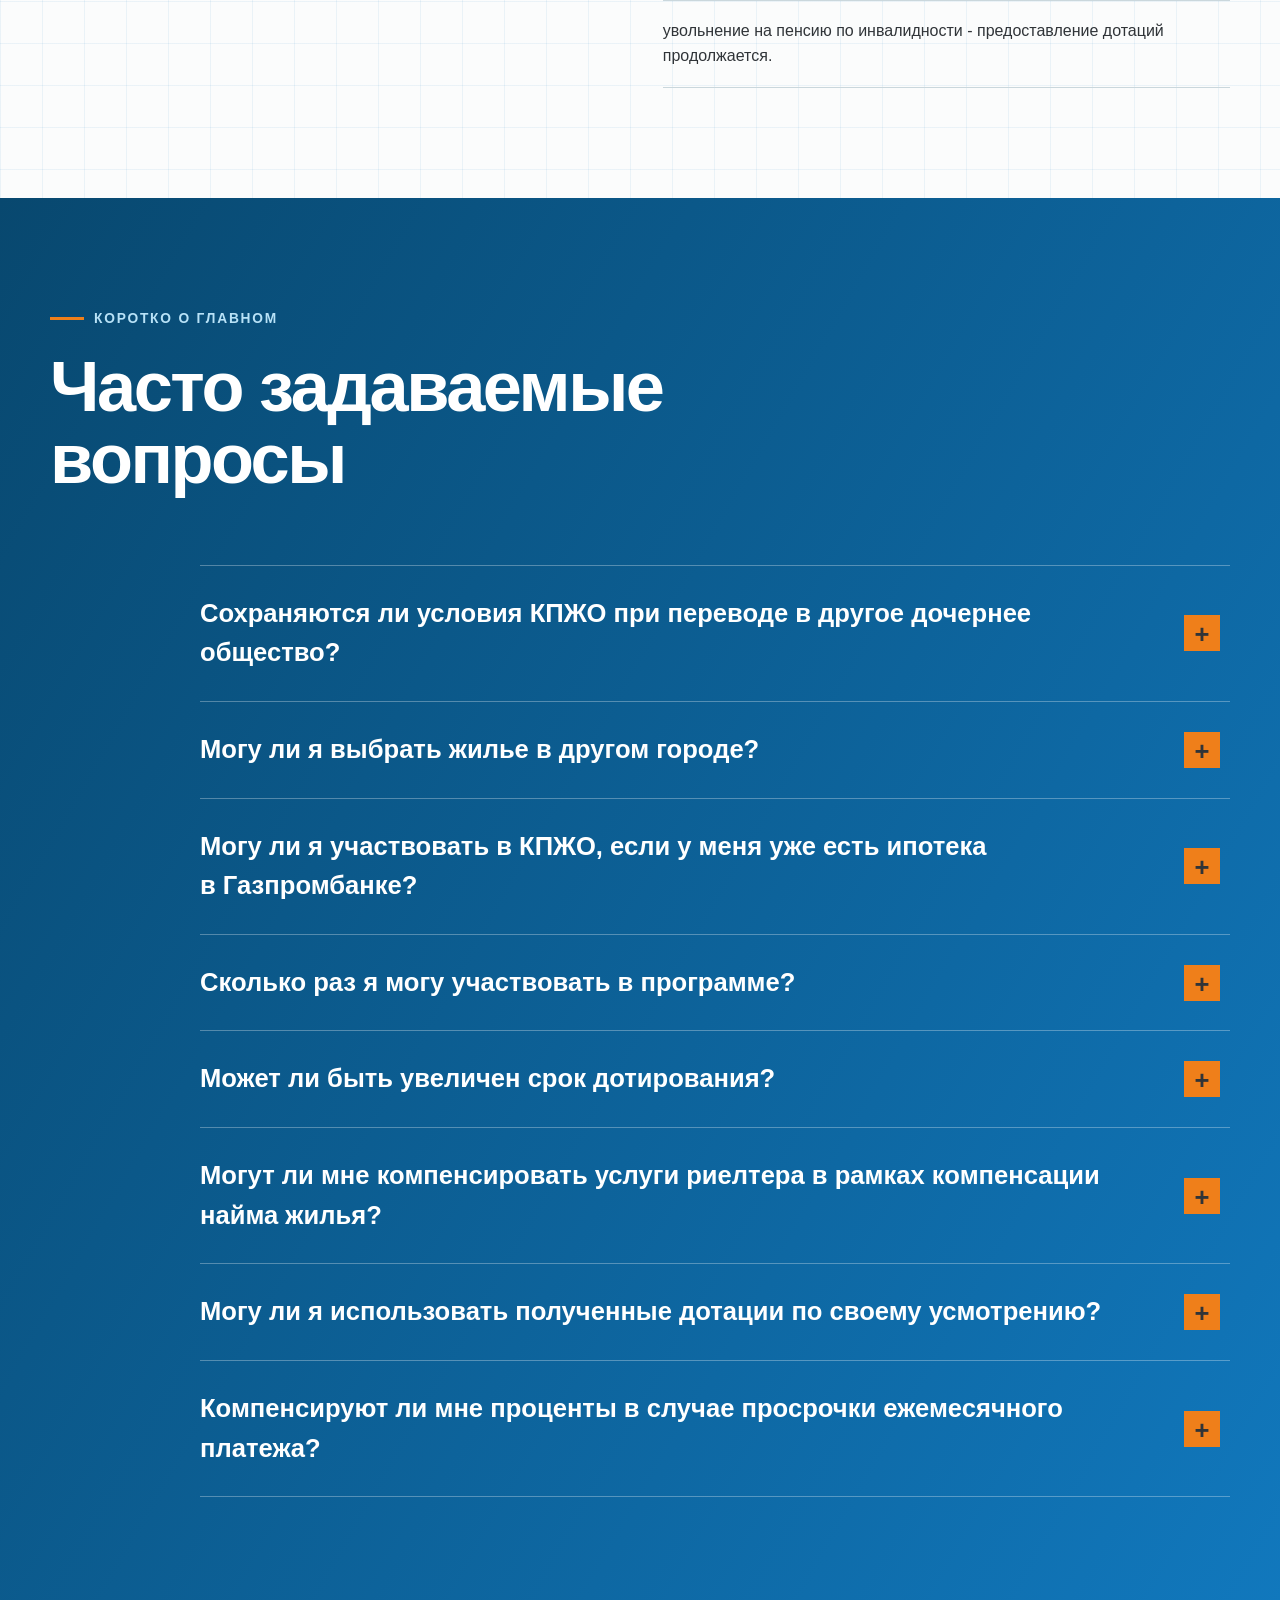
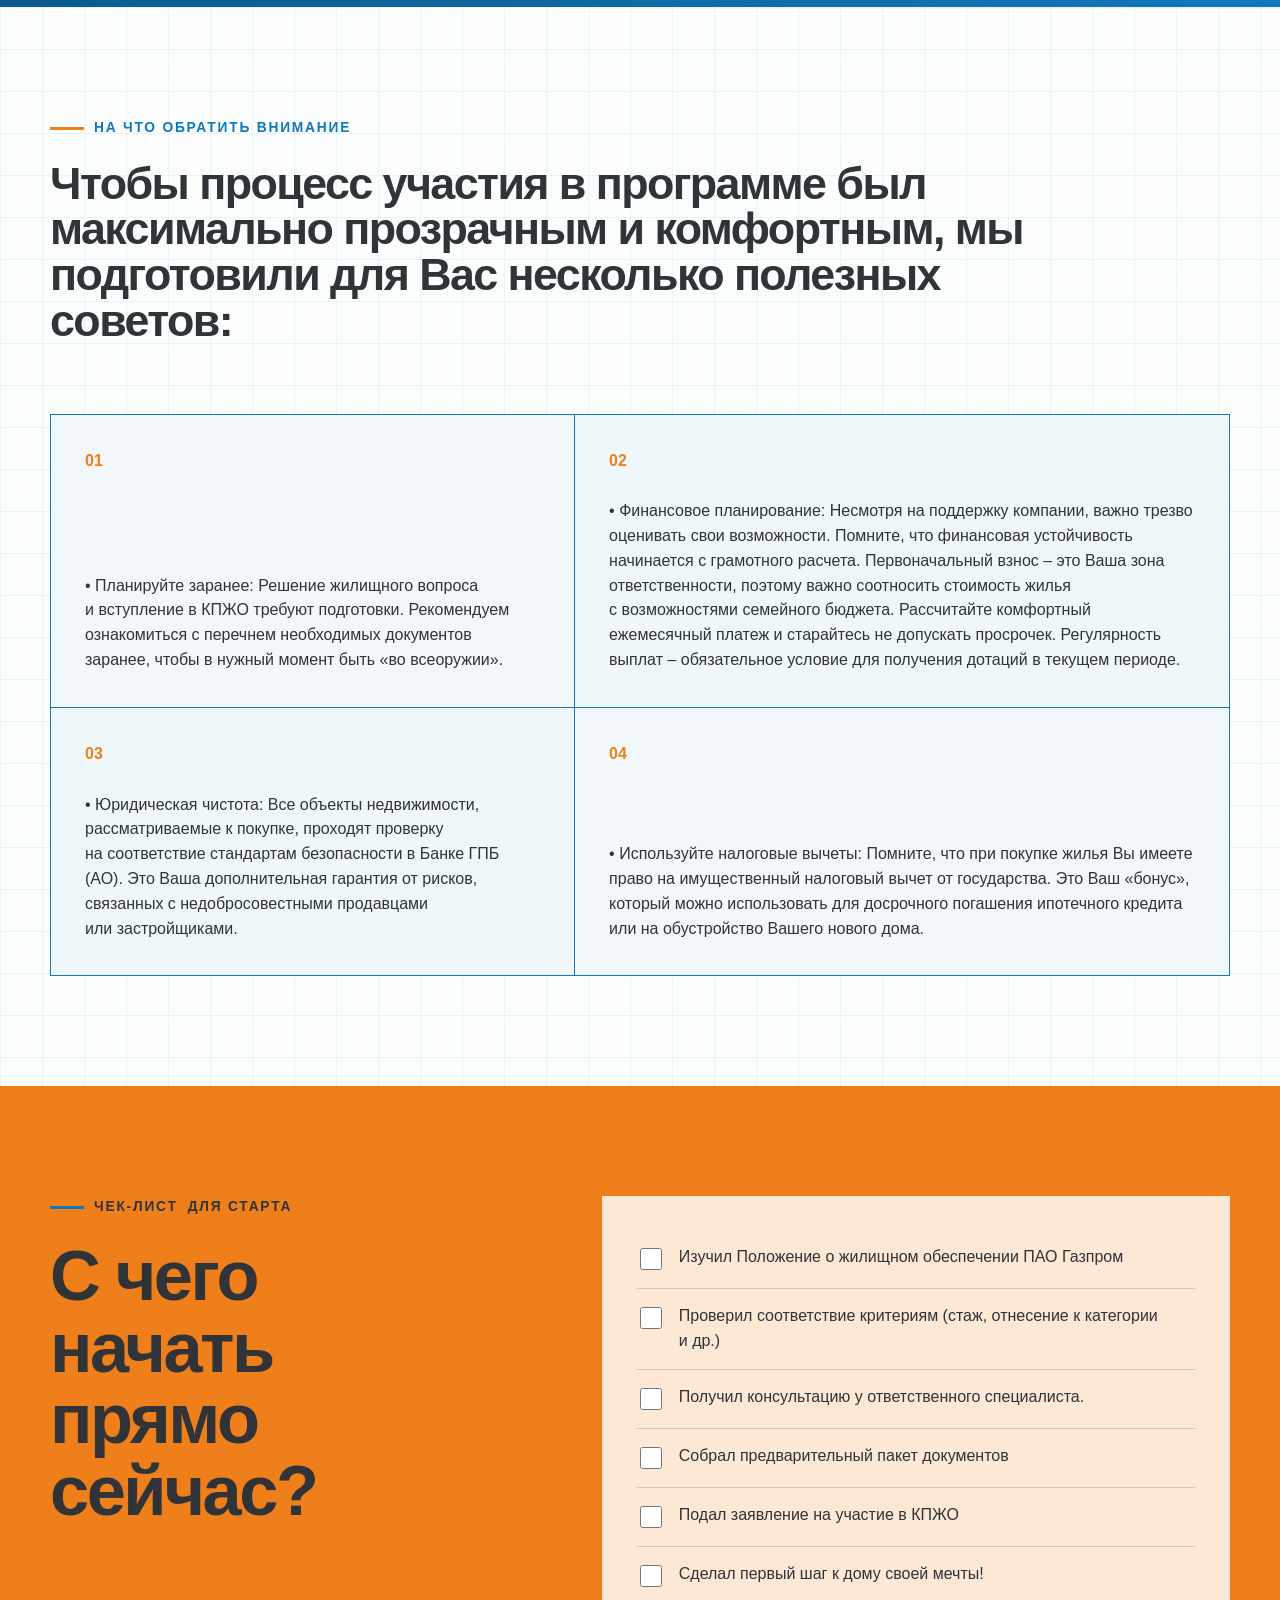
==== commit ddd4f386: "Improve typography and simplify calculator results" ====
--- a/index.html
+++ b/index.html
@@ -4,10 +4,10 @@
   <meta charset="utf-8">
   <meta name="viewport" content="width=device-width, initial-scale=1, viewport-fit=cover">
   <meta name="theme-color" content="#005b8f">
-  <meta name="description" content="Корпоративная программа жилищного обеспечения ПАО «Газпром» и ипотечный калькулятор">
+  <meta name="description" content="Корпоративная программа жилищного обеспечения ПАО Газпром и ипотечный калькулятор">
   <title>Ваш дом — надежный фундамент Вашего будущего</title>
   <link rel="icon" href="assets/favicon.svg?v=20261023-2" type="image/svg+xml">
-  <link rel="stylesheet" href="styles.css?v=20261023-4">
+  <link rel="stylesheet" href="styles.css?v=20261024-8">
 </head>
 <body>
   <a class="skip-link" href="#main">Перейти к содержанию</a>
@@ -35,7 +35,7 @@
     <section class="hero grid-paper" aria-labelledby="hero-title">
       <div class="hero-shell">
         <div class="hero-copy reveal">
-          <p class="eyebrow">Корпоративная программа жилищного обеспечения ПАО «Газпром»</p>
+          <p class="eyebrow">Корпоративная программа жилищного обеспечения ПАО&nbsp;Газпром</p>
           <h1 id="hero-title">Ваш дом —<br>надежный фундамент<br>Вашего будущего.</h1>
           <a class="button button-primary" href="#program">Навигатор по программе</a>
         </div>
@@ -68,11 +68,11 @@
       <div class="section-shell split-layout">
         <div class="section-heading reveal">
           <p class="eyebrow eyebrow-light">Почему мы это делаем</p>
-          <h2>ПАО «Газпром» - гарантия благополучия и социальной защищенности</h2>
+          <h2><span class="company-name">ПАО&nbsp;Газпром</span> гарантия благополучия и социальной защищенности</h2>
           <p class="accent-ribbon">Курс на человекоцентричность</p>
         </div>
         <div class="section-copy reveal" style="--delay: .08s">
-          <p>Мы гордимся тем, что делаем для страны и наш главный приоритет - это благополучие каждого работника. Мы понимаем чтобы с полной отдачей решать сложные производственные задачи, нужно быть уверенным в завтрашнем дне. Собственный дом - это не просто квадратные метры, это место, где вас ждут, где вы отдыхаете и строите планы. Корпоративная программа жилищного обеспечения ПАО «Газпром» (КПЖО) - это не просто финансовый инструмент, а реальная поддержка без скрытых условий с заботой о каждом работнике.</p>
+          <p>Мы гордимся тем, что делаем для страны, и наш главный приоритет - благополучие каждого работника. Мы понимаем: чтобы с полной отдачей решать сложные производственные задачи, нужно быть уверенным в завтрашнем дне. Собственный дом - это не просто квадратные метры, это место, где Вас ждут, где Вы отдыхаете и строите планы. Корпоративная программа жилищного обеспечения ПАО&nbsp;Газпром (КПЖО) - это не просто финансовый инструмент, а реальная поддержка без скрытых условий и с заботой о каждом работнике.</p>
           <p>В этом буклете мы расскажем, как работают механизмы КПЖО, и что необходимо сделать, чтобы стать ее участником.</p>
         </div>
       </div>
@@ -87,7 +87,7 @@
         </div>
         <ol class="path-list">
           <li class="reveal"><a href="#path-1"><span>01</span>Дотации при ипотечном кредитовании</a></li>
-          <li class="reveal"><a href="#path-2"><span>02</span>Материальная помощь на решение жилищно-бытовых вопросов</a></li>
+          <li class="reveal"><a href="#path-2"><span>02</span><span class="path-label">Материальная помощь на решение <span class="no-break">жилищно-бытовых</span> вопросов</span></a></li>
           <li class="reveal"><a href="#path-3"><span>03</span>Предоставление объектов жилого фонда</a></li>
         </ol>
       </div>
@@ -99,7 +99,7 @@
           <span class="path-number">Путь 1</span>
           <h2>Дотации при ипотечном кредитовании</h2>
           <p><strong>Берем проценты на себя:</strong><br>если Вы решили купить квартиру в новостройке или на вторичном рынке, компания готова подставить плечо.</p>
-          <p><strong>В чем суть:</strong><br>ПАО «Газпром» помогает существенно снизить финансовую нагрузку по ипотечному кредиту, так как берет на себя значительную часть обязательств по уплате процентов.</p>
+          <p><strong>В чем суть:</strong><br>ПАО&nbsp;Газпром помогает существенно снизить финансовую нагрузку по ипотечному кредиту, так как берет на себя значительную часть обязательств по уплате процентов.</p>
         </div>
       </div>
       <div class="section-shell table-section reveal">
@@ -107,16 +107,16 @@
           <table>
             <thead><tr><th>№ п/п</th><th>Вид дотации</th><th>Размер дотации</th><th>Срок предоставления</th></tr></thead>
             <tbody>
-              <tr><td>1</td><td>Дотации на возмещение затрат по уплате процентов по ипотечному кредиту</td><td>Рассчитываются исходя из нормативной стоимости (НС)*жилья, срока дотирования и величины процентной ставки банка-партнера**</td><td>15 лет</td></tr>
+              <tr><td>1</td><td>Дотации на возмещение затрат по уплате процентов по ипотечному кредиту</td><td>Рассчитываются исходя из нормативной стоимости (НС)*жилья, срока дотирования и величины процентной ставки <span class="no-break">банка-партнера</span>**</td><td>15 лет</td></tr>
               <tr><td>2</td><td>Дотация на возмещение затрат по уплате первоначального взноса по ипотечному кредиту</td><td>До 45 ЕСТ</td><td>Однократно (при наличии финансовой возможности)</td></tr>
               <tr><td>3</td><td>Авансирование первоначального взноса молодым работникам</td><td>До 45 ЕСТ</td><td>Однократно (право на дотацию по возмещению затрат по уплате первоначального взноса теряется)</td></tr>
-              <tr><td>4</td><td>Дотация на погашение основного долга по ипотечному кредиту многодетным семьям</td><td>До 45 ЕСТ (но не свыше фактической суммы непогашенного основного долга по ипотечному кредиту)</td><td>Однократно. Возможна повторная выплате при рождении или усыновлении последующего ребенка (в рамках лимита средств на жилищное обеспечение)</td></tr>
+              <tr><td>4</td><td>Дотация на погашение основного долга по ипотечному кредиту многодетным семьям</td><td>До 45 ЕСТ (но не свыше фактической суммы непогашенного основного долга по ипотечному кредиту)</td><td>Однократно. Возможна повторная выплата при рождении или усыновлении последующего ребенка (в рамках лимита средств на жилищное обеспечение)</td></tr>
             </tbody>
           </table>
         </div>
         <div class="table-notes">
-          <p>*НС= нормативная площадь жилья х средняя рыночная стоимость 1 кв.м х поправочный коэффициент.</p>
-          <p>**Партнер КПЖО - «Газпромбанк» (Акционерное Общество) (Банк ГПБ (АО).</p>
+          <p>*НС = нормативная площадь жилья × средняя рыночная стоимость 1 кв. м × поправочный коэффициент</p>
+          <p>**Партнер КПЖО - «Газпромбанк» (Акционерное Общество) (Банк ГПБ (АО))</p>
         </div>
       </div>
     </section>
@@ -125,7 +125,7 @@
       <div class="path-banner orange-banner">
         <div class="section-shell">
           <span class="path-number">Путь 2</span>
-          <h2>Материальная помощь на решение жилищно-бытовых вопросов</h2>
+          <h2>Материальная помощь на решение <span class="no-break">жилищно-бытовых</span> вопросов</h2>
           <p><strong>Компенсация и аренда: живем с комфортом здесь и сейчас.</strong><br>Если Вы переехали в другой город или населенный пункт по работе и еще только планируете покупку, вопрос с жильем не должен портить настроение.</p>
           <p><strong>В чем суть:</strong> Организация компенсирует расходы на найм жилья без предъявления требований к стажу работника в организации.</p>
         </div>
@@ -135,15 +135,15 @@
           <table>
             <thead><tr><th>№ п/п</th><th>Вид льготы</th><th>Размер компенсации*</th><th>Срок предоставления льготы*</th></tr></thead>
             <tbody>
-              <tr><td>1</td><td>Материальная помощь на решение жилищно-бытовых вопросов</td><td>До 4,5 ЕСТ в месяц</td><td>До 3 лет</td></tr>
-              <tr><td>2</td><td>Материальная помощь на решение жилищно-бытовых вопросов в РКСиМКС</td><td>До 4,5 ЕСТ в месяц</td><td>До 5 лет</td></tr>
+              <tr><td>1</td><td>Материальная помощь на решение <span class="no-break">жилищно-бытовых</span> вопросов</td><td>До 4,5 ЕСТ в месяц</td><td>До 3 лет</td></tr>
+              <tr><td>2</td><td>Материальная помощь на решение <span class="no-break">жилищно-бытовых</span> вопросов в РКСиМКС</td><td>До 4,5 ЕСТ в месяц</td><td>До 5 лет</td></tr>
             </tbody>
           </table>
         </div>
         <div class="table-notes">
           <p>*По решению дочернего общества или организации</p>
           <p>В случае приобретения работниками или их супругами права собственности на жилое помещение по месту нахождения рабочего места право на компенсацию найма теряется.</p>
-          <p>Исключение: предоставление материальной помощи на решение жилищно-бытовых вопросов одновременно с получением дотаций по ипотечному кредиту допускается по решению руководителя Организации работникам, переехавшим из другой местности и заключившим ипотечный договор на инвестирование строительства многоквартирного жилого дома, в целях получения жилого помещения до регистрации права собственности, но не более 1 года.</p>
+          <p>Исключение: предоставление материальной помощи на решение <span class="no-break">жилищно-бытовых</span> вопросов одновременно с получением дотаций по ипотечному кредиту допускается по решению дочернего общества или организации работникам, переехавшим из другой местности и заключившим ипотечный договор на инвестирование строительства многоквартирного жилого дома, в целях получения жилого помещения до регистрации права собственности, но не более 1 года.</p>
         </div>
       </div>
     </section>
@@ -153,14 +153,25 @@
         <div class="section-shell">
           <span class="path-number">Путь 3</span>
           <h2>Предоставление объектов жилого фонда</h2>
-          <p><strong>Комфорт без лишних хлопот.</strong><br>Предоставление жилья из числа объектов жилого фонда дочернего общества или организации - это готовое решение для Вашей жизни.</p>
+          <p><strong>Комфорт без лишних хлопот</strong><br>Предоставление жилья <span class="no-break">из числа</span> объектов жилого фонда дочернего общества или организации - <span class="no-break">это готовое</span> решение <span class="no-break">для Вашей жизни</span></p>
         </div>
       </div>
       <div class="section-shell three-notes">
         <article class="reveal"><h3>В чем суть:</h3><p>для работников, переехавших из другой местности, организация предоставляет служебное жилье (если таковое имеется), полностью подготовленное к заселению, и берет на себя основные вопросы по его обслуживанию.</p></article>
-        <article class="reveal"><h3>Порядок предоставления:</h3><p>определяется дочерним обществом или организацией с учетом требований, установленных действующим гражданским и жилищным законодательством РФ.</p></article>
-        <article class="reveal"><h3>Проживание вместе с семьей:</h3><p>поддержка семьи - Ваш главный ресурс, поэтому переезд и проживание вместе с семьей только приветствуется.</p></article>
-        <p class="wide-note">Предоставление объектов работникам регулируется договором найма (поднайма), договором безвозмездного пользования или на ином законном основании.</p>
+        <article class="reveal"><h3>Порядок предоставления:</h3><p>определяется дочерним обществом или организацией с учетом требований, установленных действующим гражданским и жилищным законодательством Российской Федерации.</p></article>
+        <article class="reveal"><h3>Проживание <span class="no-break">вместе с семьей</span>:</h3><p>поддержка семьи - Ваш главный ресурс, поэтому переезд и проживание <span class="no-break">вместе с семьей</span> только приветствуется.</p></article>
+        <div class="path-three-visual reveal" aria-hidden="true">
+          <svg viewBox="0 0 300 330" role="presentation">
+            <g fill="none" stroke-linecap="square" stroke-linejoin="miter">
+              <path d="M34 250V130l72-54 72 54v120M66 250V154h80v96M14 250h202"/>
+              <path d="M178 250V104l52-38 52 38v146M209 129h18m18 0h18m-54 30h18m18 0h18m-54 30h18m18 0h18m-54 30h18m18 0h18"/>
+              <path class="accent" d="M91 179h30v30H91z"/>
+              <circle class="accent" cx="57" cy="55" r="24"/>
+              <path class="accent" d="M81 55h85m-17 0v22m-23-22v15"/>
+            </g>
+          </svg>
+        </div>
+        <p class="wide-note">Предоставление объектов работникам регулируется договором найма (поднайма), договором безвозмездного пользования или на ином законном основании</p>
       </div>
     </section>
 
@@ -175,7 +186,7 @@
         <ol class="eligibility-list">
           <li class="reveal"><span>01</span><p>На работников, которые вносят значимый вклад в развитие компании и планируют свое будущее вместе с компанией Группы Газпром - это «КЛЮЧЕВЫЕ РАБОТНИКИ».</p><strong>Стаж работы не менее одного года.</strong></li>
           <li class="reveal"><span>02</span><p>На работников, привлекаемых на работу из другой местности для обслуживания вводимых в эксплуатацию производственных объектов или на имеющиеся вакансии, замещение которых не может быть обеспечено за счет местного рынка труда.</p><strong>Стаж работы не имеет значения.</strong></li>
-          <li class="reveal"><span>03</span><p>На молодых работников до 35 лет - участников целевых программ ПАО «Газпром».</p></li>
+          <li class="reveal"><span>03</span><p>На молодых работников до 35 лет - участников целевых программ ПАО&nbsp;Газпром.</p></li>
         </ol>
       </div>
     </section>
@@ -185,9 +196,9 @@
         <div class="section-title reveal"><p class="eyebrow">Пошаговый алгоритм</p><h2>Как это работает - 5 простых шагов</h2></div>
         <div class="step-track">
           <article class="step reveal"><span>01</span><h3>Шаг 1. Консультация. Ознакомьтесь с условиями программы.</h3><p>Обратитесь в профильный департамент или уполномоченный отдел, расскажите о своей ситуации. Вместе с ответственным специалистом подберите оптимальный механизм.</p></article>
-          <article class="step reveal"><span>02</span><h3>Шаг 2. Сбор документов.</h3><p>Соберите необходимый пакет документов, подтверждающих Ваше право на участие в КПЖО, подайте заявление на участие. Основные документы к заявлению:</p><ul><li>согласие на обработку персональных данных;</li><li>заключение об отнесении работника к категориям, предусмотренным подпунктами 4.1.1-4.1.3 Положения о жилищной политике ПАО «Газпром»</li><li>копии документов, подтверждающих статус многодетной семьи или семьи с детьми (при наличии).</li></ul></article>
-          <article class="step reveal"><span>03</span><h3>Шаг 3. Решение. Дождитесь рассмотрения и принятия решения.</h3><p>Ваше заявление проходит процедуру рассмотрения в соответствии с порядком, предусмотренным Вашей Организацией.</p></article>
-          <article class="step reveal"><span>04</span><h3>Шаг 4. Одобрение и реализация.</h3><p>После включения в КПЖО наступает этап практической реализации:</p><p>• для получения дотаций по возврату процентов:</p><ul><li>выбираете объект недвижимости</li><li>подаете заявку в банк на получение ипотечного кредита</li><li>получаете его одобрение</li><li>заключаете сделку</li><li>предоставляете документы по ипотеке в уполномоченный отдел</li></ul><p>• для компенсации найма жилья:</p><ul><li>находите объект недвижимости,</li><li>оформляете договор найма,</li><li>предоставляете его в уполномоченный отдел</li></ul></article>
+          <article class="step reveal"><span>02</span><h3>Шаг 2. Сбор документов.</h3><p>Соберите необходимый пакет документов, подтверждающих Ваше право на участие в КПЖО, подайте заявление на участие. Основные документы к заявлению:</p><ul><li>согласие на обработку персональных данных;</li><li>заключение об отнесении работника к категориям, предусмотренным подпунктами 4.1.1-4.1.3 Положения о жилищной политике ПАО&nbsp;Газпром</li><li>копии документов, подтверждающих статус многодетной семьи или семьи с детьми (при наличии).</li></ul></article>
+          <article class="step reveal"><span>03</span><h3>Шаг 3. Решение. Дождитесь рассмотрения и принятия решения.</h3><p>Ваше заявление проходит процедуру рассмотрения в соответствии с порядком, предусмотренным Вашим дочерним обществом или организацией.</p></article>
+          <article class="step reveal"><span>04</span><h3>Шаг 4. Одобрение и реализация.</h3><p>После включения в КПЖО наступает этап практической реализации:</p><p>• для получения дотаций по возврату процентов:</p><ul><li>выбираете объект недвижимости</li><li>подаете заявку в банк на получение ипотечного кредита</li><li>получаете его одобрение</li><li>заключаете сделку</li><li>предоставляете документы по ипотеке в профильный департамент или уполномоченный отдел</li></ul><p>• для компенсации найма жилья:</p><ul><li>находите объект недвижимости,</li><li>оформляете договор найма,</li><li>предоставляете его в профильный департамент или уполномоченный отдел</li></ul></article>
           <article class="step reveal"><span>05</span><h3>Шаг 5. Результат.</h3><p>Вы - участник КПЖО, заключили ипотечный договор с банком строите жилье или получили ключи от новой квартиры/дома или сняли жилье на условиях договора найма. С этого момента мы начинаем исполнять свои финансовые обязательства перед Вами.</p></article>
         </div>
       </div>
@@ -241,18 +252,26 @@
 
         <div class="calculator-results reveal" style="--delay: .08s" aria-live="polite">
           <div class="calc-panel-title dark-title"><span>02</span><div><p>Результаты расчёта</p><small>Предварительная оценка</small></div></div>
+          <div class="benefit-result">
+            <span class="benefit-label">Ваша выгода по программе</span>
+            <strong id="r-subsidy-total">—</strong>
+            <small>столько процентов ориентировочно компенсирует работодатель</small>
+          </div>
           <div class="primary-results">
-            <div><small>Сумма кредита</small><strong id="r-loan-sum">—</strong></div>
-            <div><small>Ежемесячный платёж</small><strong id="r-monthly">—</strong></div>
-          </div>
-          <div class="result-list">
-            <div><span>Первоначальный взнос (факт.)</span><strong id="r-down-fact">—</strong></div>
-            <div><span>Месячная ставка</span><strong id="r-monthly-rate">—</strong></div>
-            <div><span>Переплата по процентам</span><strong id="r-overpay">—</strong></div>
-            <div><span>Итого выплат за весь срок</span><strong id="r-total">—</strong></div>
-            <div><span>Предельная нормат. стоимость жилья</span><strong id="r-norm-cost">—</strong></div>
-            <div><span>Компенсация % по субсидии</span><strong id="r-subsidy-total">—</strong></div>
-          </div>
+            <div class="employee-payment"><small>Вы платите в первый месяц</small><strong id="r-employee-monthly">—</strong><span>с учетом компенсации</span></div>
+            <div><small>Платёж банку</small><strong id="r-monthly">—</strong><span>по графику платежей</span></div>
+          </div>
+          <details class="result-details">
+            <summary>Показать подробности расчёта</summary>
+            <div class="result-list">
+              <div><span>Сумма кредита</span><strong id="r-loan-sum">—</strong></div>
+              <div><span>Первоначальный взнос</span><strong id="r-down-fact">—</strong></div>
+              <div><span>Месячная ставка</span><strong id="r-monthly-rate">—</strong></div>
+              <div><span>Переплата по процентам</span><strong id="r-overpay">—</strong></div>
+              <div><span>Итого выплат за весь срок</span><strong id="r-total">—</strong></div>
+              <div><span>Предельная нормативная стоимость жилья</span><strong id="r-norm-cost">—</strong></div>
+            </div>
+          </details>
         </div>
       </div>
 
@@ -282,8 +301,8 @@
       <div class="section-shell split-layout">
         <div class="section-heading reveal"><p class="eyebrow">Жизнь в программе:</p><h2>от вступления до завершения</h2></div>
         <div class="content-list reveal">
-          <p>• В процессе: подтверждайте через уполномоченный отдел (по необходимости) статус работника (работник, пенсионер по старости, пенсионер-инвалид).</p>
-          <p>• Изменения: сообщайте о любых изменениях (смена фамилии, рождение детей, изменение жилищных условий, кредитные каникулы), они могут повлиять на расчет параметров дотаций, предоставляйте необходимые документы.</p>
+          <p>• В процессе: подтверждайте через профильный департамент или уполномоченный отдел (по необходимости) статус работника (работник, пенсионер по старости, <span class="no-break">пенсионер-инвалид</span>).</p>
+          <p>• Изменения: сообщайте о любых изменениях - смене фамилии, рождении детей, изменении жилищных условий, кредитных каникулах. Они могут повлиять на расчет параметров дотаций. Предоставляйте необходимые документы.</p>
           <p>• Выход из программы: происходит автоматически после полного погашения кредита или при прекращении трудовых отношений.</p>
           <p>Дотации при ипотечном кредитовании предоставляются работникам только на период трудовых отношений и прекращаются с момента расторжения трудового договора.</p>
           <p>В случае увольнения обязательно ознакомьтесь с пунктами трудового договора или дополнительного соглашения, в некоторых случаях финансовая поддержка может потребовать возврата полученных Вами средств.</p>
@@ -299,10 +318,10 @@
         <div class="section-title reveal"><p class="eyebrow eyebrow-light">Коротко о главном</p><h2>Часто задаваемые вопросы</h2></div>
         <div class="faq-list">
           <details class="reveal"><summary>Сохраняются ли условия КПЖО при переводе в другое дочернее общество?</summary><p>Да, программа действует в рамках единой корпоративной политики Группы Газпром.</p></details>
-          <details class="reveal"><summary>Могу ли я выбрать жилье в другом городе?</summary><p>Условия программы зависят от региона присутствия вашей Организации.</p></details>
+          <details class="reveal"><summary>Могу ли я выбрать жилье в другом городе?</summary><p>Условия программы зависят от региона присутствия Вашего дочернего общества или организации.</p></details>
           <details class="reveal"><summary>Могу ли я участвовать в КПЖО, если у меня уже есть ипотека в Газпромбанке?</summary><p>Да, программа предусматривает возможность компенсации процентов по уже взятым кредитам. Уточните детали у ответственного специалиста.</p></details>
-          <details class="reveal"><summary>Сколько раз я могу участвовать в программе?</summary><p>С применением механизма дотаций при ипотечном кредитовании - один раз. Исключение составляют случаи перевода работника в другую местность вместе с работодателем по согласованию с ПАО «Газпром».</p></details>
-          <details class="reveal"><summary>Может ли быть увеличен срок дотирования?</summary><p>Может, до 10 лет, но только по новому ипотечному договору и по решению руководителя Организации в случае перевода работника на работу в другую местность.</p></details>
+          <details class="reveal"><summary>Сколько раз я могу участвовать в программе?</summary><p>С применением механизма дотаций при ипотечном кредитовании - один раз. Исключение составляют случаи перевода работника в другую местность вместе с работодателем по согласованию с ПАО&nbsp;Газпром.</p></details>
+          <details class="reveal"><summary>Может ли быть увеличен срок дотирования?</summary><p>Может, до 10 лет, но только по новому ипотечному договору и по решению руководителя дочернего общества или организации в случае перевода работника на работу в другую местность.</p></details>
           <details class="reveal"><summary>Могут ли мне компенсировать услуги риелтера в рамках компенсации найма жилья?</summary><p>Нет. В состав расходов работника на оплату найма жилого помещения либо гостиничных услуг не включаются иные расходы, возникающие в результате правоотношений, не отвечающих природе договора найма (поднайма) жилого помещения.</p></details>
           <details class="reveal"><summary>Могу ли я использовать полученные дотации по своему усмотрению?</summary><p>Нет, не можете. Нецелевое использование полученных средств влечет за собой обязательство возврата полученных денежных средств в полном объеме.</p></details>
           <details class="reveal"><summary>Компенсируют ли мне проценты в случае просрочки ежемесячного платежа?</summary><p>Компенсация процентов осуществляется на основании ежемесячных отчетов от Газпромбанка. В случае отсутствия оплаты банк фиксирует данные о просроченном платеже. Уточните у ответственного специалиста: положена ли Вам выплата, если Вы внесете платеж в ближайшие дни от даты, установленной в графике платежей.</p></details>
@@ -324,9 +343,9 @@
 
     <section class="checklist section-orange">
       <div class="section-shell split-layout">
-        <div class="section-heading reveal"><p class="eyebrow">Чек-лист для старта</p><h2>С чего начать прямо сейчас?</h2></div>
+        <div class="section-heading reveal"><p class="eyebrow"><span class="no-break">Чек-лист</span> для старта</p><h2>С чего начать прямо сейчас?</h2></div>
         <div class="checklist-items reveal">
-          <label><input type="checkbox"><span>Изучил Положение о жилищном обеспечении ПАО «Газпром»</span></label>
+          <label><input type="checkbox"><span>Изучил Положение о жилищном обеспечении ПАО&nbsp;Газпром</span></label>
           <label><input type="checkbox"><span>Проверил соответствие критериям (стаж, отнесение к категории и др.)</span></label>
           <label><input type="checkbox"><span>Получил консультацию у ответственного специалиста.</span></label>
           <label><input type="checkbox"><span>Собрал предварительный пакет документов</span></label>
@@ -341,26 +360,26 @@
       <div class="section-shell">
         <div class="section-title reveal"><p class="eyebrow">Справочник</p><h2>Простыми словами о сложных терминах</h2></div>
         <div class="glossary-grid">
-          <article class="reveal"><h3>Департамент 715</h3><p>структурное подразделение ПАО «Газпром», на которое возложены задачи по управлению персоналом ПАО «Газпром», его дочерних обществ и организаций.</p></article>
-          <article class="reveal"><h3>Единый социальный тариф (ЕСТ)</h3><p>величина, применяемая для расчета размера социальных льгот, гарантий и компенсаций, предусмотренных Генеральным коллективным договором ПАО «Газпром» и его дочерних обществ.</p></article>
-          <article class="reveal"><h3>Жилищный фонд</h3><p>совокупность пригодных для проживания и размещения жилых помещений (объектов жилищного фонда), находящихся в собственности ПАО «Газпром», его дочерних обществ и организаций либо в их пользовании на ином законном основании.</p></article>
+          <article class="reveal"><h3>Департамент 715</h3><p>структурное подразделение ПАО&nbsp;Газпром, на которое возложены задачи по управлению персоналом ПАО&nbsp;Газпром, его дочерних обществ и организаций.</p></article>
+          <article class="reveal"><h3>Единый социальный тариф (ЕСТ)</h3><p>величина, применяемая для расчета размера социальных льгот, гарантий и компенсаций, предусмотренных Генеральным коллективным договором ПАО&nbsp;Газпром и его дочерних обществ.</p></article>
+          <article class="reveal"><h3>Жилищный фонд</h3><p>совокупность пригодных для проживания и размещения жилых помещений (объектов жилищного фонда), находящихся в собственности ПАО&nbsp;Газпром, его дочерних обществ и организаций либо в их пользовании на ином законном основании.</p></article>
           <article class="reveal"><h3>Жилое помещение</h3><p>изолированное помещение (жилой дом, часть жилого дома, квартира, часть квартиры, комната), которое является недвижимым имуществом и пригодно для постоянного проживания граждан (отвечает установленным санитарным и техническим правилам и нормам, иным требованиям законодательства Российской Федерации).</p></article>
-          <article class="reveal"><h3>Корпоративная программа жилищного обеспечения (КПЖО)</h3><p>совокупность механизмов предоставления льготы по жилищному обеспечению, предусмотренных Положением о жилищной политике ПАО «Газпром», применяемых ПАО «Газпром», его дочерними обществами и организациями в отношении работников, пенсионеров и иных лиц.</p></article>
+          <article class="reveal"><h3>Корпоративная программа жилищного обеспечения (КПЖО)</h3><p>совокупность механизмов предоставления льготы по жилищному обеспечению, предусмотренных Положением о жилищной политике ПАО&nbsp;Газпром, применяемых ПАО&nbsp;Газпром, его дочерними обществами и организациями в отношении работников, пенсионеров и иных лиц.</p></article>
           <article class="reveal"><h3>Многодетная семья</h3><p>семья, в которой родились и (или) воспитываются трое и более детей (в том числе усыновленные, а также пасынки и падчерицы) в возрасте до 18 лет, а обучающиеся по очной форме обучения в образовательных организациях, реализующих основные образовательные программы, - до 24 лет. В составе многодетной семьи не учитываются дети, находящиеся на полном государственном обеспечении, и дети, в отношении которых родители лишены родительских прав или ограничены в родительских правах.</p></article>
-          <article class="reveal"><h3>Льгота по жилищному обеспечению</h3><p>льгота, предоставленная (предоставляемая) ПАО «Газпром», его дочерним обществом или организацией работнику, пенсионеру или иному лицу в целях жилищного обеспечения с применением механизмов, предусмотренных Положением о жилищной политике ПАО «Газпром.</p></article>
+          <article class="reveal"><h3>Льгота по жилищному обеспечению</h3><p>льгота, предоставленная (предоставляемая) ПАО&nbsp;Газпром, его дочерним обществом или организацией работнику, пенсионеру или иному лицу в целях жилищного обеспечения с применением механизмов, предусмотренных Положением о жилищной политике ПАО&nbsp;Газпром.</p></article>
           <article class="reveal"><h3>Нормативная стоимость жилого помещения (НС)</h3><p>средняя рыночная стоимость нормативной площади жилого помещения с учетом поправочного коэффициента.</p></article>
-          <article class="reveal"><h3>Пенсионер</h3><p>лицо, признанное пенсионером администрации ПАО «Газпром», его дочернего общества, организации или филиала в соответствии с Положением о социальной защите пенсионеров администрации ПАО «Газпром», Типовым положением о социальной защите пенсионеров дочерних обществ, организаций и филиалов ПАО «Газпром», утверждаемыми ПАО «Газпром».</p></article>
+          <article class="reveal"><h3>Пенсионер</h3><p>лицо, признанное пенсионером администрации ПАО&nbsp;Газпром, его дочернего общества, организации или филиала в соответствии с Положением о социальной защите пенсионеров администрации ПАО&nbsp;Газпром, Типовым положением о социальной защите пенсионеров дочерних обществ, организаций и филиалов ПАО&nbsp;Газпром, утверждаемыми ПАО&nbsp;Газпром.</p></article>
           <article class="reveal"><h3>Семья с детьми</h3><p>семья, в которой родились и (или) воспитываются один ребенок или двое детей (в том числе усыновленные, а также пасынки и падчерицы) в возрасте до 18 лет, а обучающиеся по очной форме обучения в образовательных организациях, реализующих основные образовательные программы, - до 24 лет. В составе семьи с детьми не учитываются дети, находящиеся на полном государственном обеспечении, и дети, в отношении которых родители лишены родительских прав или ограничены в родительских правах.</p></article>
           <article class="reveal"><h3>Уполномоченная кредитная организация</h3><p>юридическое лицо, которое имеет право осуществлять банковские операции в соответствии с законодательством Российской Федерации и является участником корпоративной системы жилищного обеспечения.</p></article>
-          <article class="reveal"><h3>Участник корпоративной программы жилищного обеспечения</h3><p>лицо, в отношении которого ПАО «Газпром», его дочерним обществом или организацией в установленном порядке принято решение об отнесении к категории, предусмотренной пунктами 4.1-4.2 Положения о жилищной политике ПАО «Газпром», и предоставлении льготы по жилищному обеспечению.</p></article>
+          <article class="reveal"><h3>Участник корпоративной программы жилищного обеспечения</h3><p>лицо, в отношении которого ПАО&nbsp;Газпром, его дочерним обществом или организацией в установленном порядке принято решение об отнесении к категории, предусмотренной пунктами 4.1-4.2 Положения о жилищной политике ПАО&nbsp;Газпром, и предоставлении льготы по жилищному обеспечению.</p></article>
         </div>
       </div>
     </section>
   </main>
 
   <footer class="site-footer">
-    <div class="section-shell footer-inner"><img src="assets/gazprom-corporate-transparent-v2.png?v=20261023-3" alt="Газпром" width="1737" height="905"><p>Корпоративная программа жилищного обеспечения ПАО «Газпром»</p><a href="#main" id="back-to-top">Наверх <span aria-hidden="true">↑</span></a></div>
+    <div class="section-shell footer-inner"><img src="assets/gazprom-corporate-transparent-v2.png?v=20261023-3" alt="Газпром" width="1737" height="905"><p>Корпоративная программа жилищного обеспечения ПАО&nbsp;Газпром</p><a href="#main" id="back-to-top">Наверх <span aria-hidden="true">↑</span></a></div>
   </footer>
-  <script src="app.js?v=20261023-2"></script>
+  <script src="app.js?v=20261024-4"></script>
 </body>
 </html>
--- a/styles.css
+++ b/styles.css
@@ -57,6 +57,7 @@
 .skip-link { position: fixed; left: 12px; top: 12px; z-index: 100; padding: 10px 14px; color: #fff; background: var(--blue-dark); transform: translateY(-150%); transition: transform .2s; }
 .skip-link:focus { transform: translateY(0); }
 .section-shell { width: var(--shell); margin-inline: auto; }
+section[id] { scroll-margin-top: 88px; }
 .grid-paper { background-color: var(--paper); background-image: linear-gradient(rgba(17,120,189,.07) 1px, transparent 1px), linear-gradient(90deg, rgba(17,120,189,.07) 1px, transparent 1px); background-size: 42px 42px; }
 .eyebrow { display: flex; gap: 10px; align-items: center; margin-bottom: 22px; color: var(--blue); font-family: var(--heading); font-size: .86rem; font-weight: 700; letter-spacing: .13em; text-transform: uppercase; }
 .eyebrow::before { width: 34px; height: 3px; content: ""; background: var(--orange); }
@@ -105,6 +106,7 @@
 .section-blue { color: #fff; background: linear-gradient(120deg, var(--blue-dark) 0%, var(--blue) 100%); }
 .split-layout { padding-block: 110px; display: grid; grid-template-columns: .82fr 1.18fr; gap: clamp(60px, 9vw, 150px); }
 .section-heading h2 { margin-bottom: 28px; }
+.company-name, .no-break { white-space: nowrap; overflow-wrap: normal; word-break: keep-all; hyphens: none; }
 .section-heading > p:not(.eyebrow):not(.accent-ribbon) { max-width: 46ch; color: rgba(255,255,255,.8); }
 .accent-ribbon { width: fit-content; margin-top: 34px; padding: 3px 0 3px 16px; color: #fff; background: transparent; border-left: 4px solid var(--orange); font-family: var(--heading); font-weight: 700; }
 .section-copy { align-self: center; max-width: 68ch; font-size: 1.08rem; }
@@ -118,7 +120,8 @@
 .path-list { margin: 76px 0 0; padding: 0; display: grid; grid-template-columns: 1fr 1.4fr 1fr; list-style: none; border-top: 1px solid var(--blue); border-bottom: 1px solid var(--blue); }
 .path-list li + li { border-left: 1px solid var(--blue); }
 .path-list a { min-height: 200px; padding: 30px; display: flex; flex-direction: column; justify-content: space-between; color: var(--ink); font-family: var(--heading); font-size: clamp(1.35rem, 2vw, 2rem); font-weight: 700; line-height: 1.1; text-decoration: none; transition: color .25s, background .25s, transform .25s; }
-.path-list a span { color: var(--orange); font-size: .8rem; letter-spacing: .12em; }
+.path-list a > span:first-child { color: var(--orange); font-size: .8rem; letter-spacing: .12em; }
+.path-list .path-label { color: inherit; font-size: inherit; letter-spacing: inherit; }
 .path-list a:hover { color: #fff; background: var(--blue); transform: translateY(-6px); }
 
 .path-banner { padding-block: 66px; color: #fff; }
@@ -143,6 +146,10 @@
 .three-notes article { padding: 28px 34px; background: rgba(251,252,252,.9); border-top: 4px solid var(--blue); }
 .three-notes h3 { color: var(--blue-deep); }
 .three-notes article:nth-child(2) { border-color: var(--orange); }
+.path-three-visual { grid-column: 1 / -1; width: clamp(210px, 24vw, 330px); margin: 34px auto 0; color: var(--blue); }
+.path-three-visual svg { width: 100%; overflow: visible; }
+.path-three-visual path, .path-three-visual circle { stroke: currentColor; stroke-width: 8; vector-effect: non-scaling-stroke; }
+.path-three-visual .accent { stroke: var(--orange); }
 .wide-note { grid-column: 1 / -1; margin: 58px 0 0; padding-top: 20px; color: var(--blue); border-top: 1px solid var(--blue); font-weight: 700; text-align: center; }
 
 .eligibility .split-layout { align-items: start; }
@@ -206,10 +213,24 @@
 .calc-button { width: 100%; margin-top: 28px; color: #fff; background: var(--orange-dark); }
 .calc-button:hover { background: var(--orange); transform: translateY(-2px); }
 .calc-button svg { width: 20px; fill: none; stroke: currentColor; stroke-width: 2; }
+.benefit-result { position: relative; margin-bottom: 14px; padding: 30px 30px 28px; overflow: hidden; color: #fff; background: linear-gradient(120deg, var(--blue-dark), var(--blue)); border-left: 8px solid var(--orange); }
+.benefit-result::after { position: absolute; right: -54px; bottom: -76px; width: 180px; aspect-ratio: 1; content: ""; border: 28px solid rgba(255,255,255,.09); border-radius: 50%; }
+.benefit-result > * { position: relative; z-index: 1; }
+.benefit-label { display: block; margin-bottom: 16px; color: #bfe6fb; font-family: var(--heading); font-size: .82rem; font-weight: 700; letter-spacing: .11em; text-transform: uppercase; }
+.benefit-result strong { display: block; color: #fff; font-family: var(--heading); font-size: clamp(2.35rem, 4.3vw, 4.15rem); line-height: .95; white-space: nowrap; }
+.benefit-result small { max-width: 38ch; margin-top: 14px; display: block; color: rgba(255,255,255,.8); line-height: 1.35; }
 .primary-results { display: grid; grid-template-columns: 1fr 1fr; gap: 1px; background: var(--blue); border: 1px solid var(--blue); }
-.primary-results > div { min-height: 140px; padding: 22px; display: flex; flex-direction: column; justify-content: space-between; background: var(--blue-pale); }
-.primary-results small { color: var(--blue-deep); }
+.primary-results > div { min-height: 150px; padding: 22px; display: flex; flex-direction: column; justify-content: space-between; background: var(--blue-pale); }
+.primary-results .employee-payment { background: #fff1e4; }
+.primary-results small { color: var(--blue-deep); font-weight: 700; }
 .primary-results strong { color: var(--blue-deep); font-family: var(--heading); font-size: clamp(1.55rem, 2.4vw, 2.3rem); line-height: 1.05; }
+.primary-results span { color: var(--muted); font-size: .76rem; }
+.result-details { margin-top: 18px; border-top: 1px solid var(--line); }
+.result-details summary { position: relative; padding: 18px 42px 18px 2px; color: var(--blue-deep); font-family: var(--heading); font-weight: 700; list-style: none; }
+.result-details summary::-webkit-details-marker { display: none; }
+.result-details summary::before, .result-details summary::after { position: absolute; top: 50%; right: 4px; width: 18px; height: 2px; content: ""; background: var(--orange); transform: translateY(-50%); transition: transform .2s; }
+.result-details summary::after { transform: translateY(-50%) rotate(90deg); }
+.result-details[open] summary::after { transform: translateY(-50%) rotate(0); }
 .result-list { border-top: 1px solid var(--line); }
 .result-list > div { padding: 18px 2px; display: grid; grid-template-columns: 1fr auto; align-items: end; gap: 20px; border-bottom: 1px solid var(--line); }
 .result-list span { color: var(--muted); font-size: .88rem; }
@@ -323,9 +344,11 @@
 @media (max-width: 760px) {
   :root { --shell: min(100% - 28px, 1180px); }
   body { font-size: 15px; }
-  h1 { font-size: clamp(3.1rem, 16vw, 5rem); }
-  h2 { font-size: clamp(2.5rem, 12vw, 4rem); }
+  h1, h2, h3, p, li, summary, label, .path-list a { overflow-wrap: normal; word-break: normal; hyphens: none; }
+  h1 { max-width: 100%; font-size: clamp(2.2rem, 11vw, 4rem); line-height: 1; }
+  h2 { max-width: 100%; font-size: clamp(1.65rem, 8.2vw, 3.1rem); line-height: 1.05; }
   .site-header { display: none; }
+  section[id] { scroll-margin-top: 0; }
   .header-shell { height: 72px; grid-template-columns: 1fr; }
   .brand, .brand img { width: 108px; }
   .menu-toggle, .site-nav { display: none; }
@@ -341,14 +364,18 @@
   .path-overview, .steps, .attention, .glossary { padding-block: 78px; }
   .path-list { margin-top: 46px; }
   .path-list a { min-height: 126px; padding: 24px; }
-  .path-banner { padding-block: 54px; }
+  .path-banner { padding-block: 54px; overflow: hidden; }
+  .path-banner .section-shell { min-width: 0; }
   .path-number { margin-bottom: 18px; padding-bottom: 7px; font-size: .92rem; }
-  .path-banner h2 { margin-bottom: 28px; padding-left: 16px; border-left-width: 6px; font-size: clamp(2.75rem, 12.5vw, 4.5rem); line-height: .95; }
+  .path-banner h2 { width: 100%; margin-bottom: 28px; padding-left: 14px; border-left-width: 6px; font-size: clamp(1.5rem, 7.6vw, 3rem); line-height: 1.02; letter-spacing: -.02em; word-break: keep-all; }
+  .path-banner p, .section-title p { max-width: 100%; }
+  .path-list a, .step h3, .faq summary, .glossary-grid h3, .calc-panel-title p { word-break: keep-all; }
   .table-section { padding-block: 38px 68px; }
   th, td { min-width: 180px; padding: 14px; font-size: .86rem; }
   th:first-child, td:first-child { min-width: 60px; }
   .three-notes { padding-block: 54px 78px; grid-template-columns: 1fr; gap: 14px; }
   .three-notes article { padding: 24px 0 24px 22px; }
+  .path-three-visual { width: min(58vw, 240px); margin-top: 22px; }
   .wide-note { margin-top: 30px; text-align: left; }
   .eligibility-list li { padding-left: 58px; }
   .step-track { margin-left: 22px; }
@@ -357,8 +384,10 @@
   .calculator-section { padding-block: 76px; }
   .calculator-heading { margin-bottom: 36px; }
   .calculator-form, .calculator-results, .chart-panel, .schedule { padding: 22px 18px; }
+  .benefit-result { padding: 26px 20px 24px; }
+  .benefit-result strong { font-size: clamp(2rem, 9vw, 3.2rem); }
   .primary-results { grid-template-columns: 1fr; }
-  .primary-results > div { min-height: 110px; }
+  .primary-results > div { min-height: 116px; }
   .result-list > div { grid-template-columns: 1fr; gap: 4px; }
   .result-list strong { text-align: left; }
   .donut-layout { grid-template-columns: 1fr; }
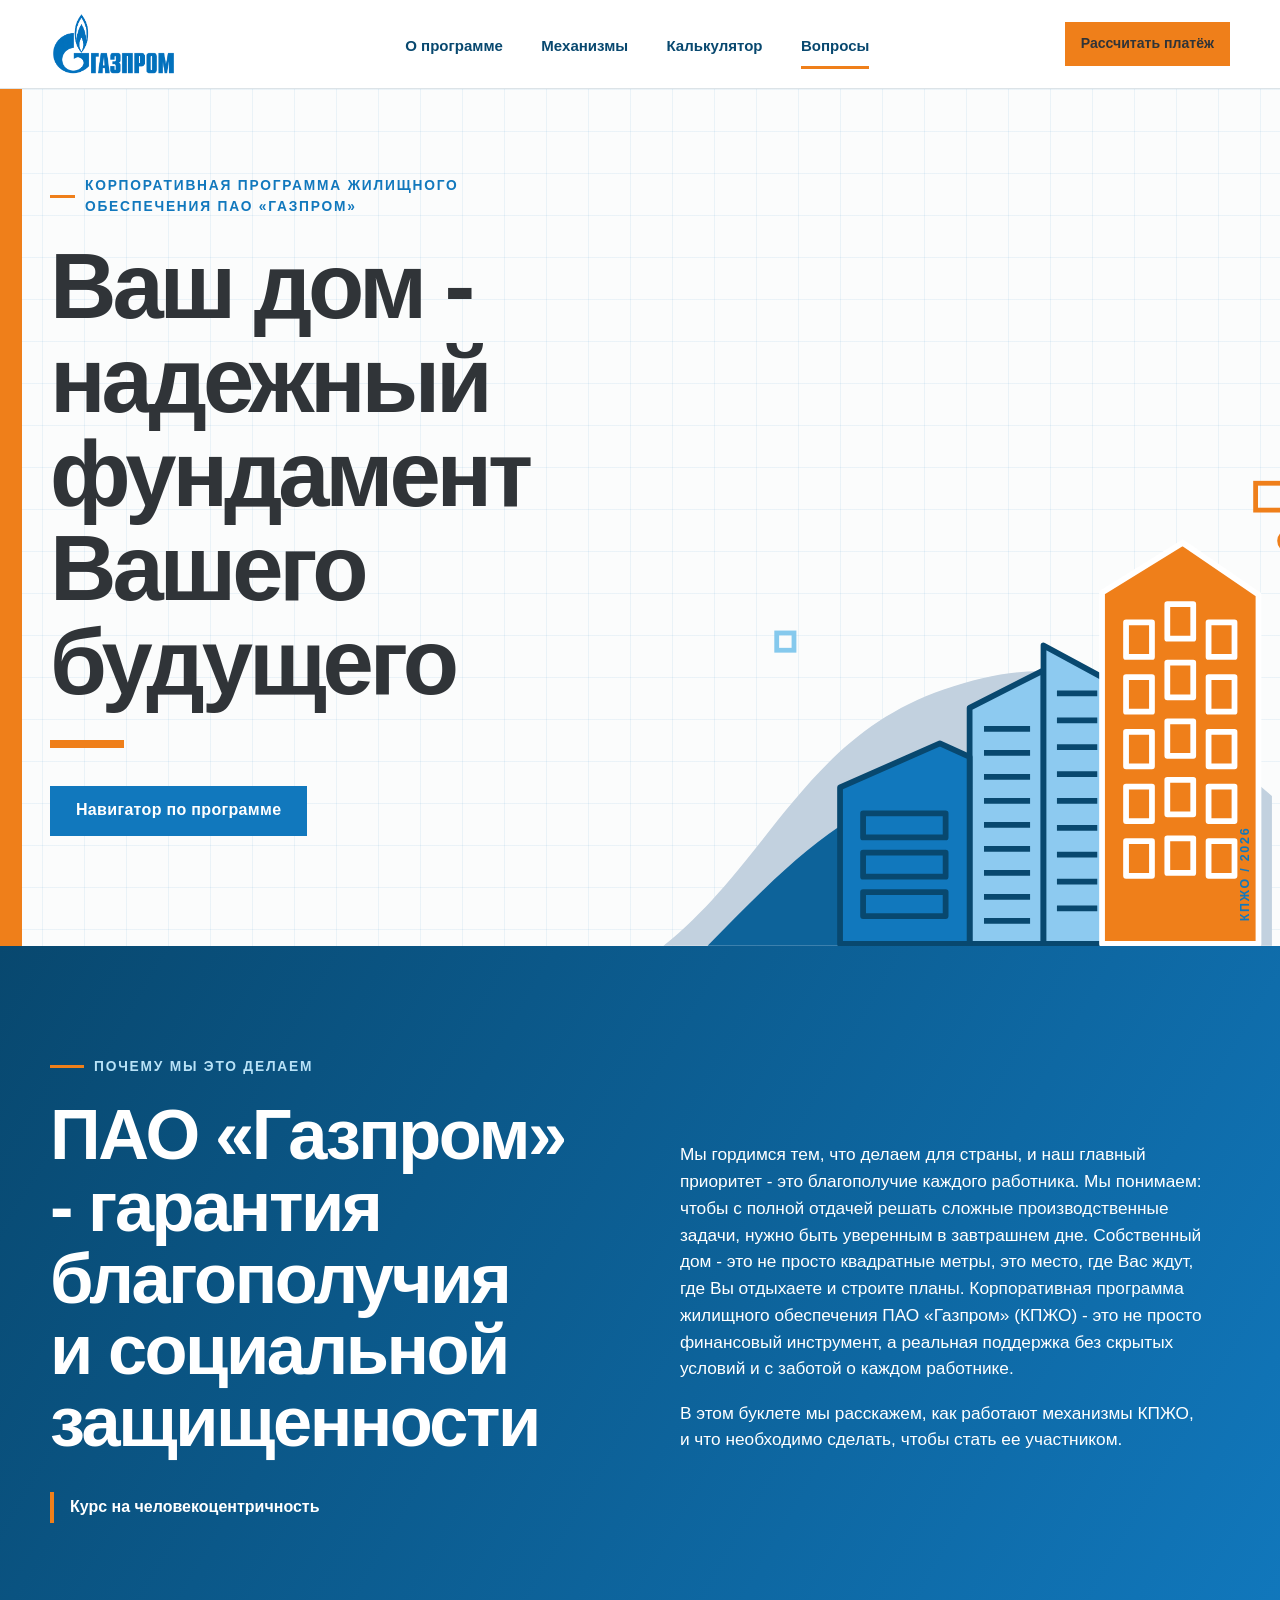
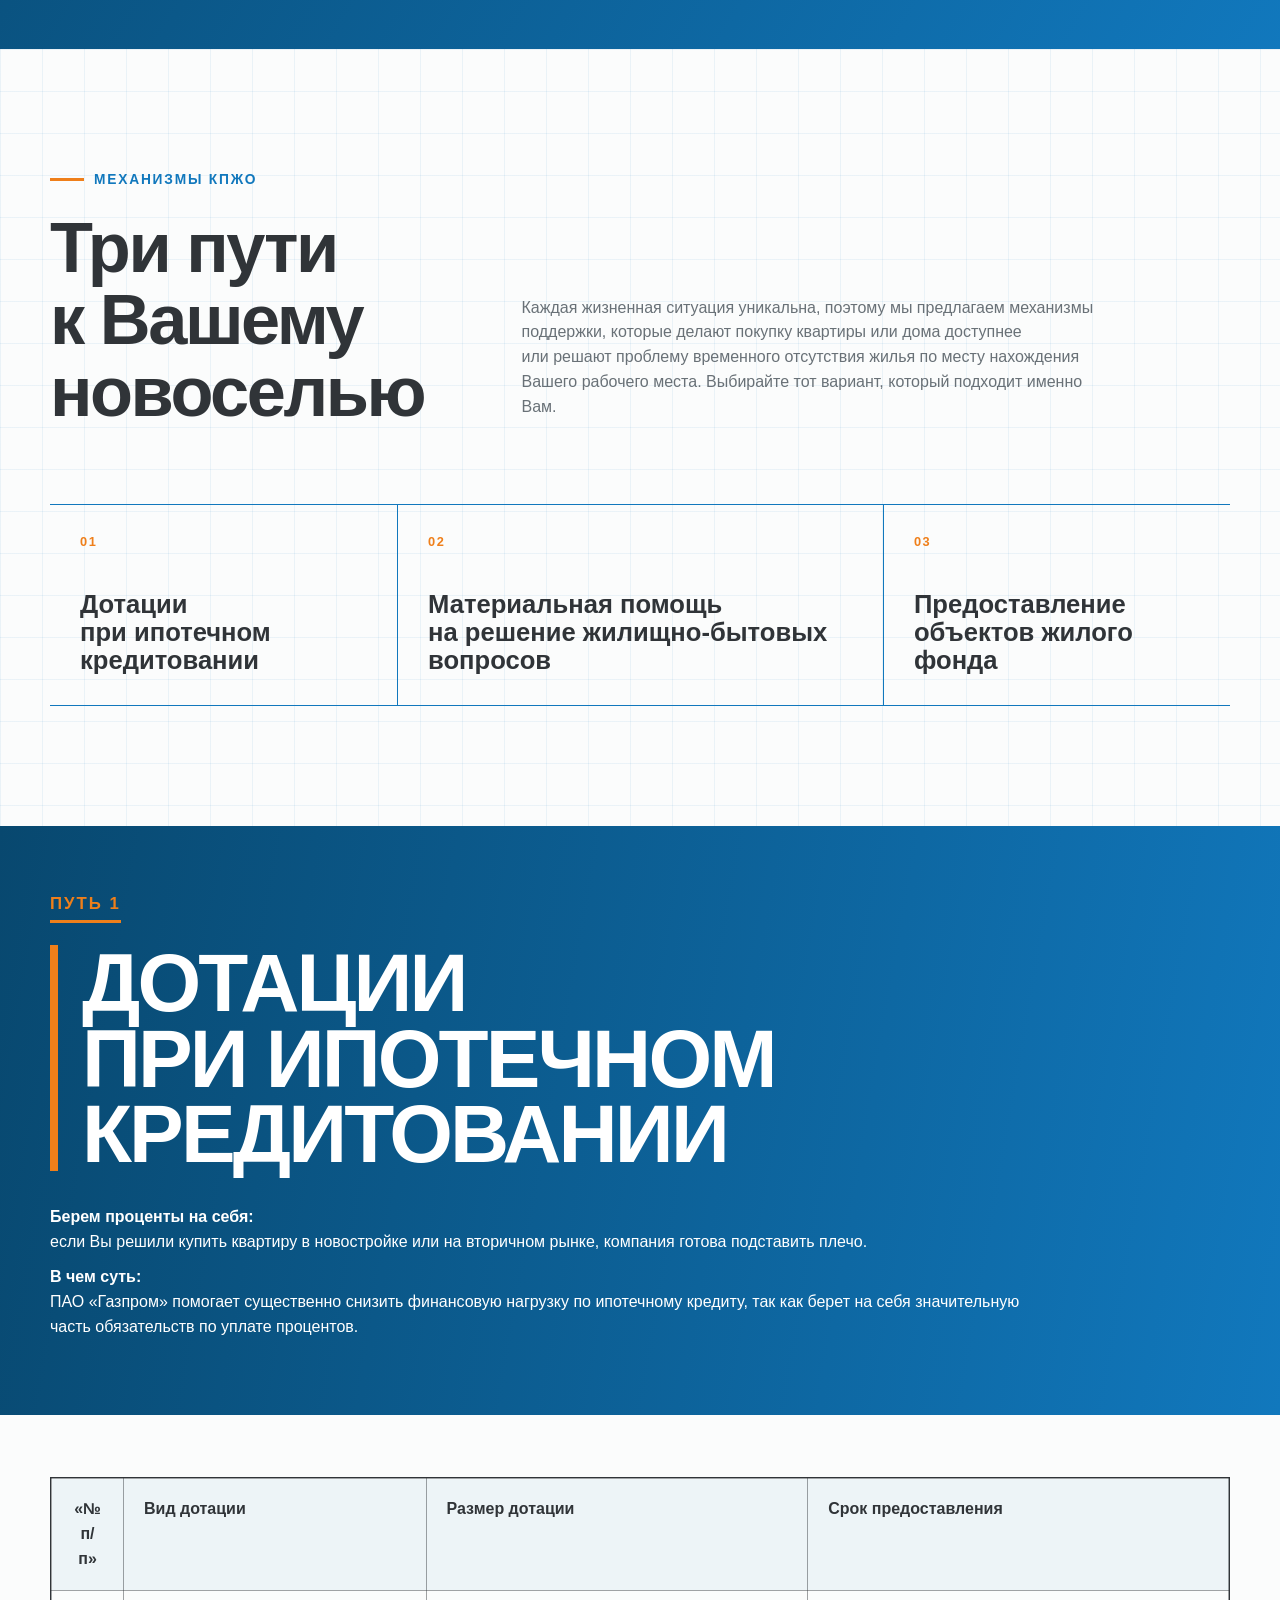
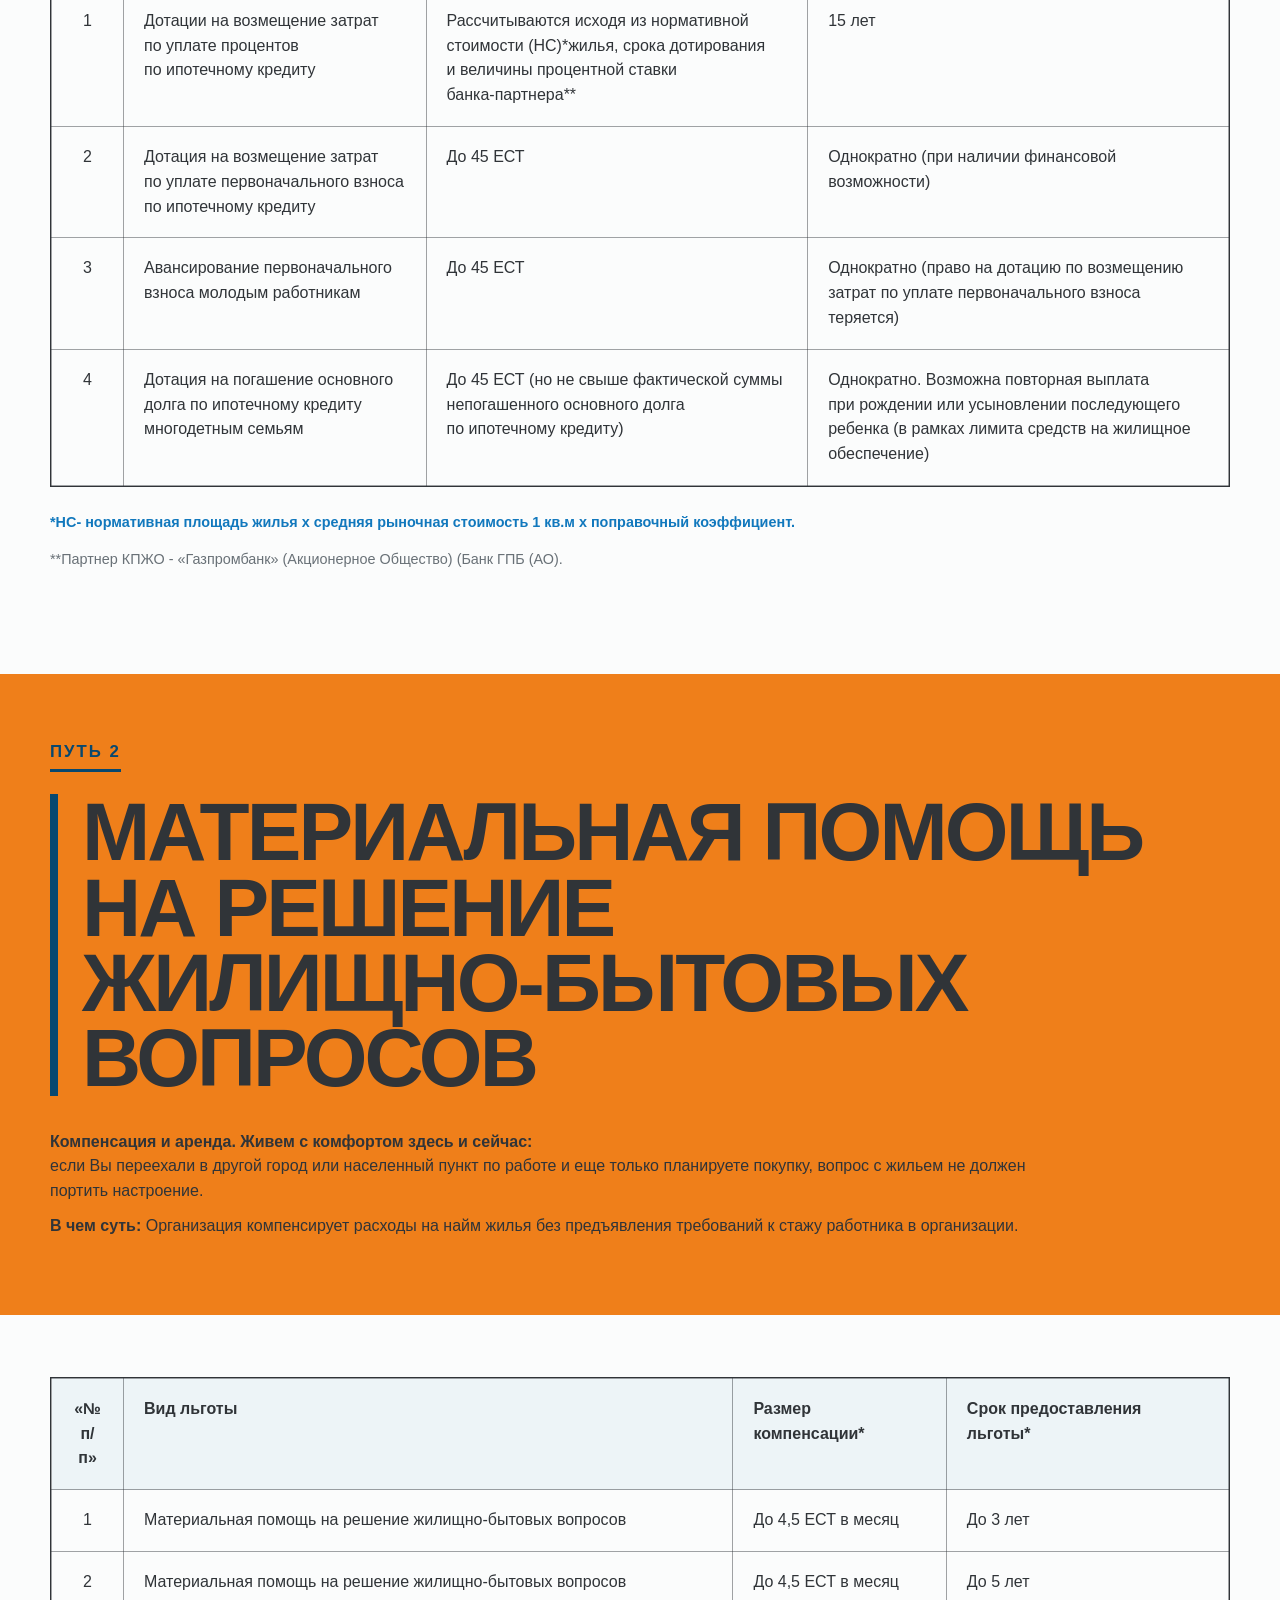
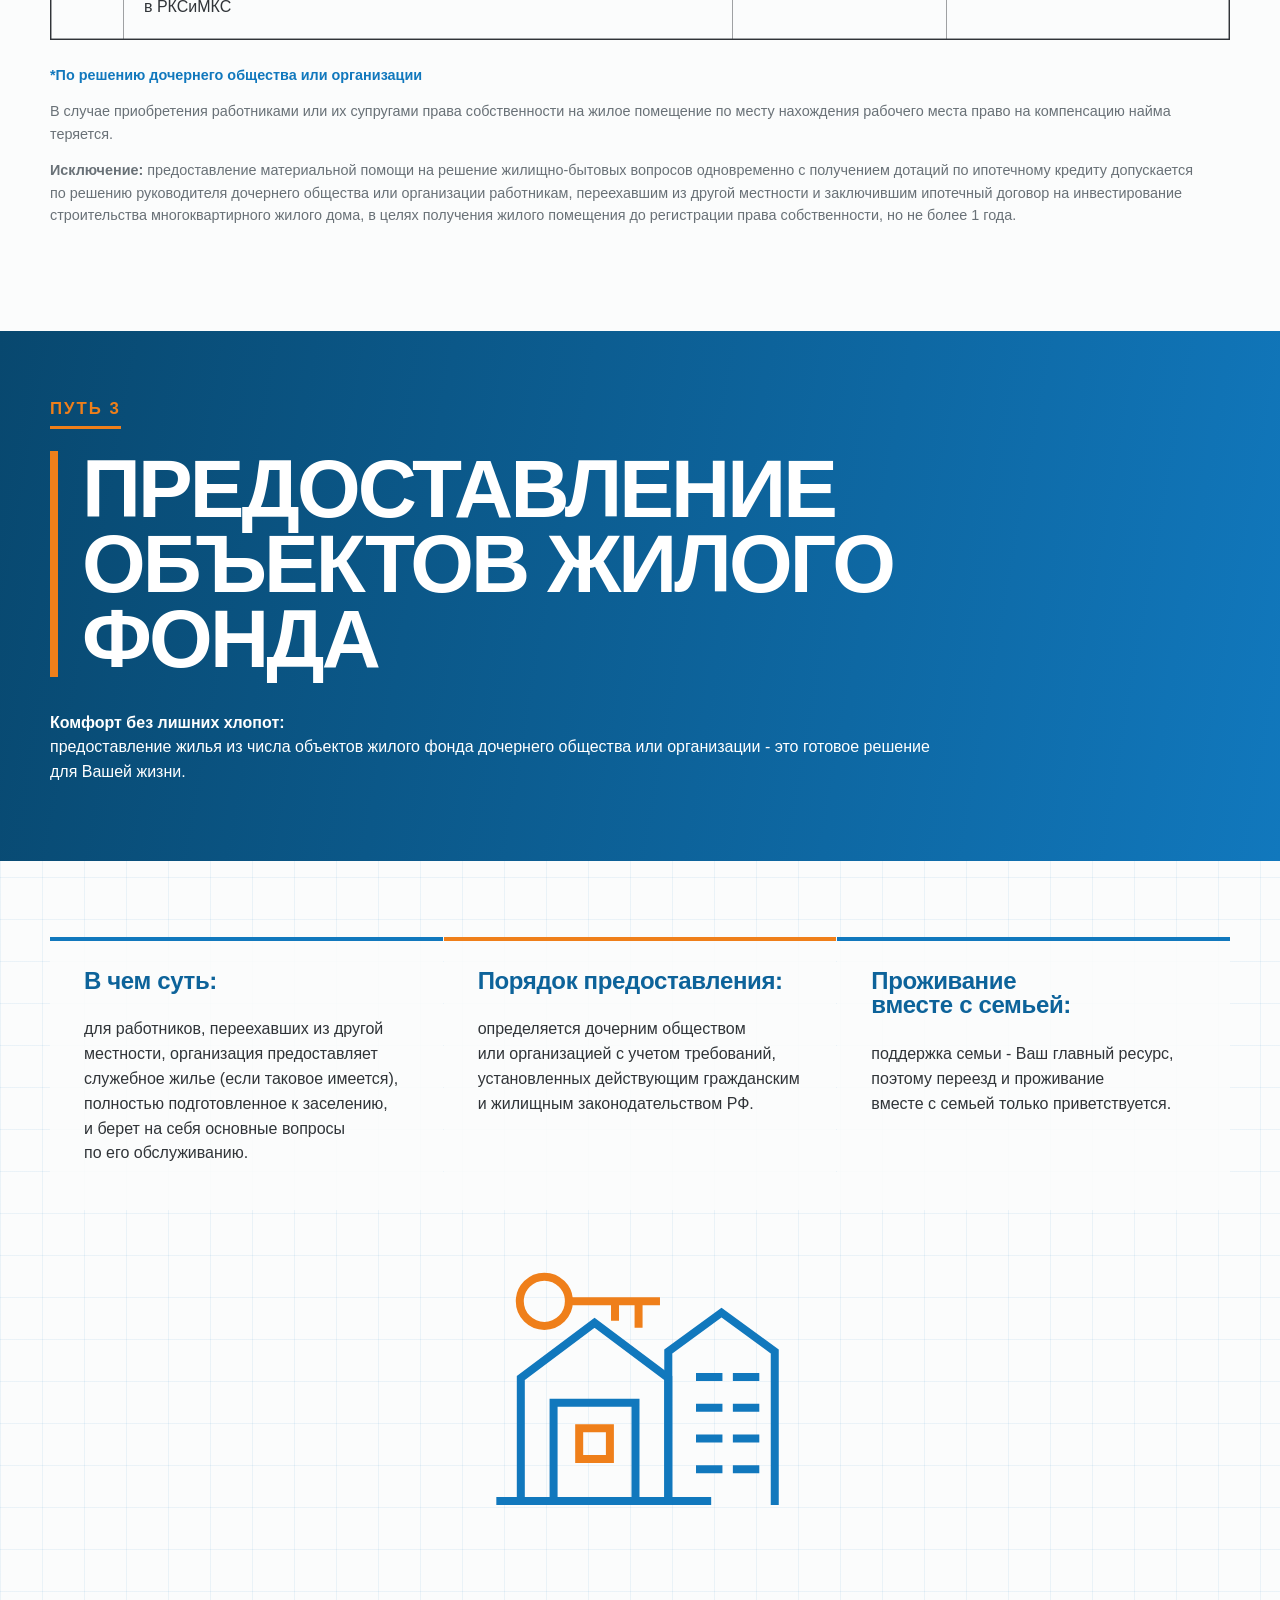
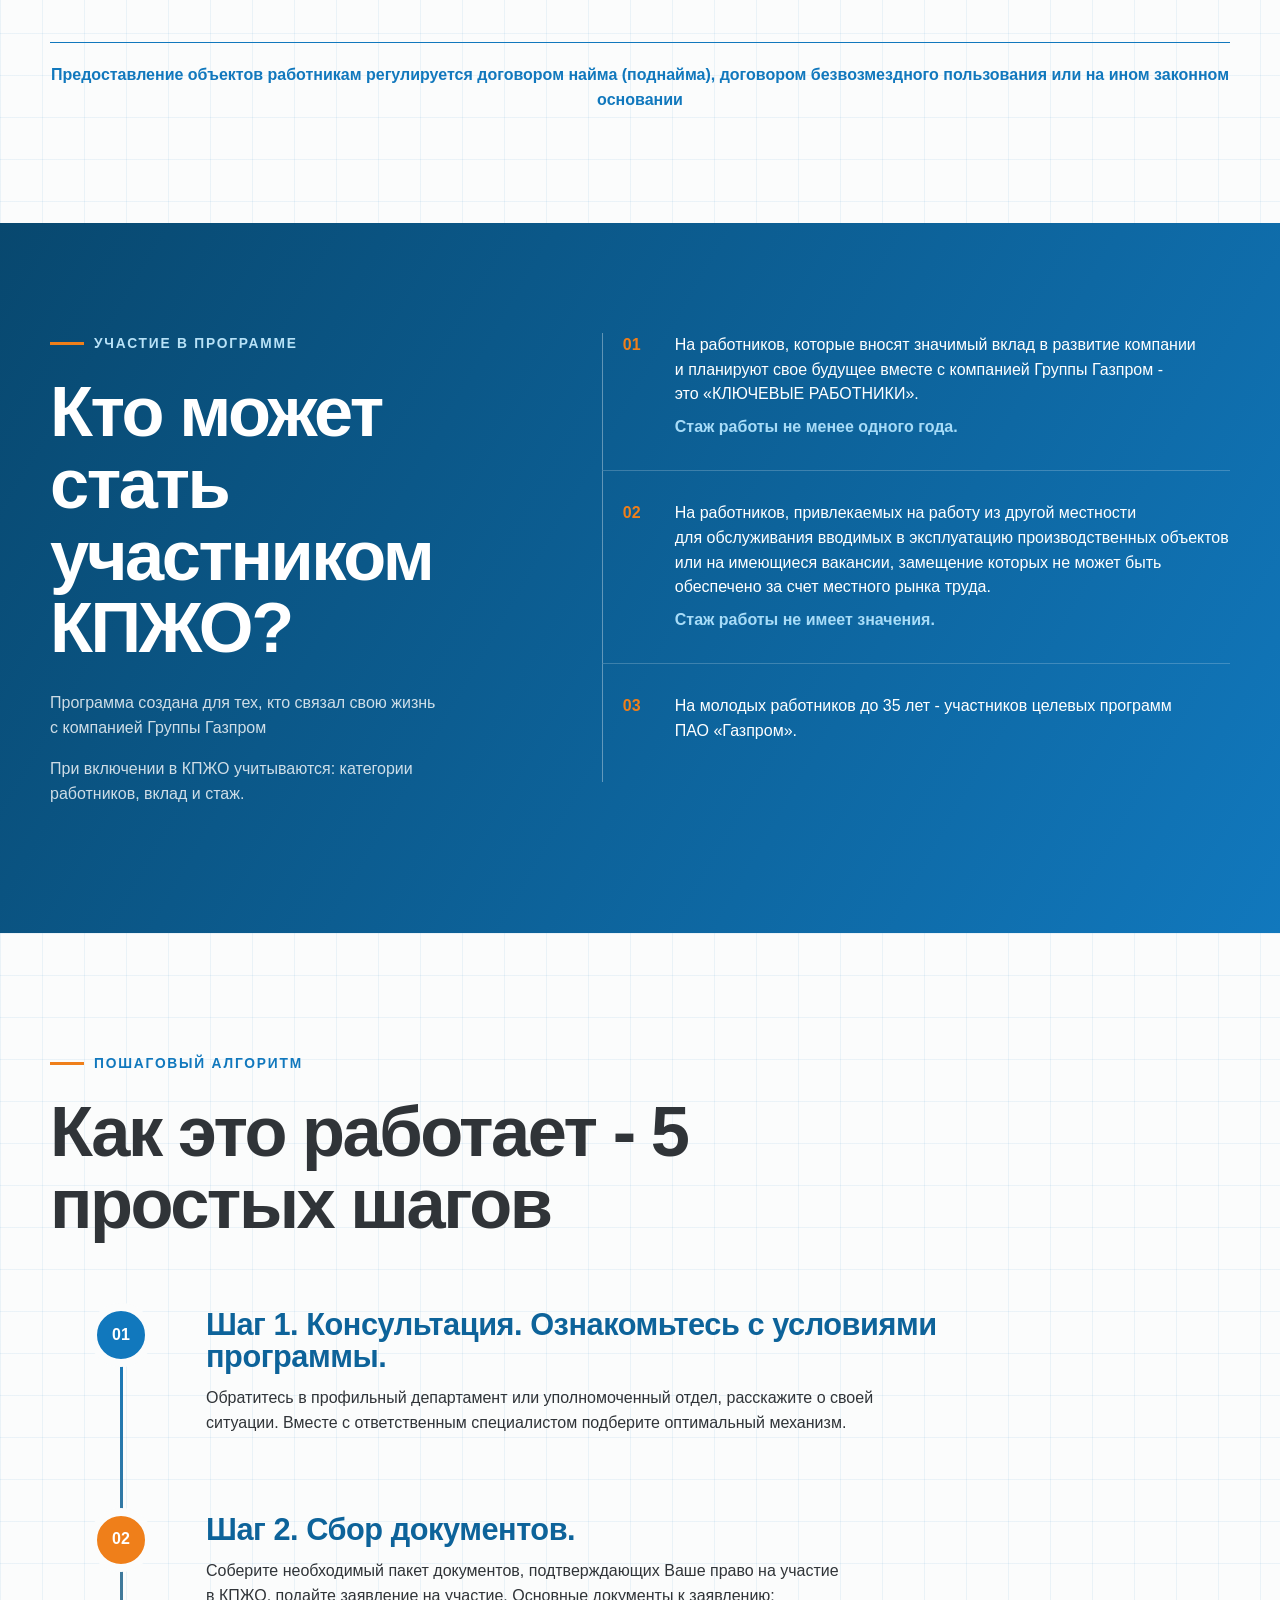
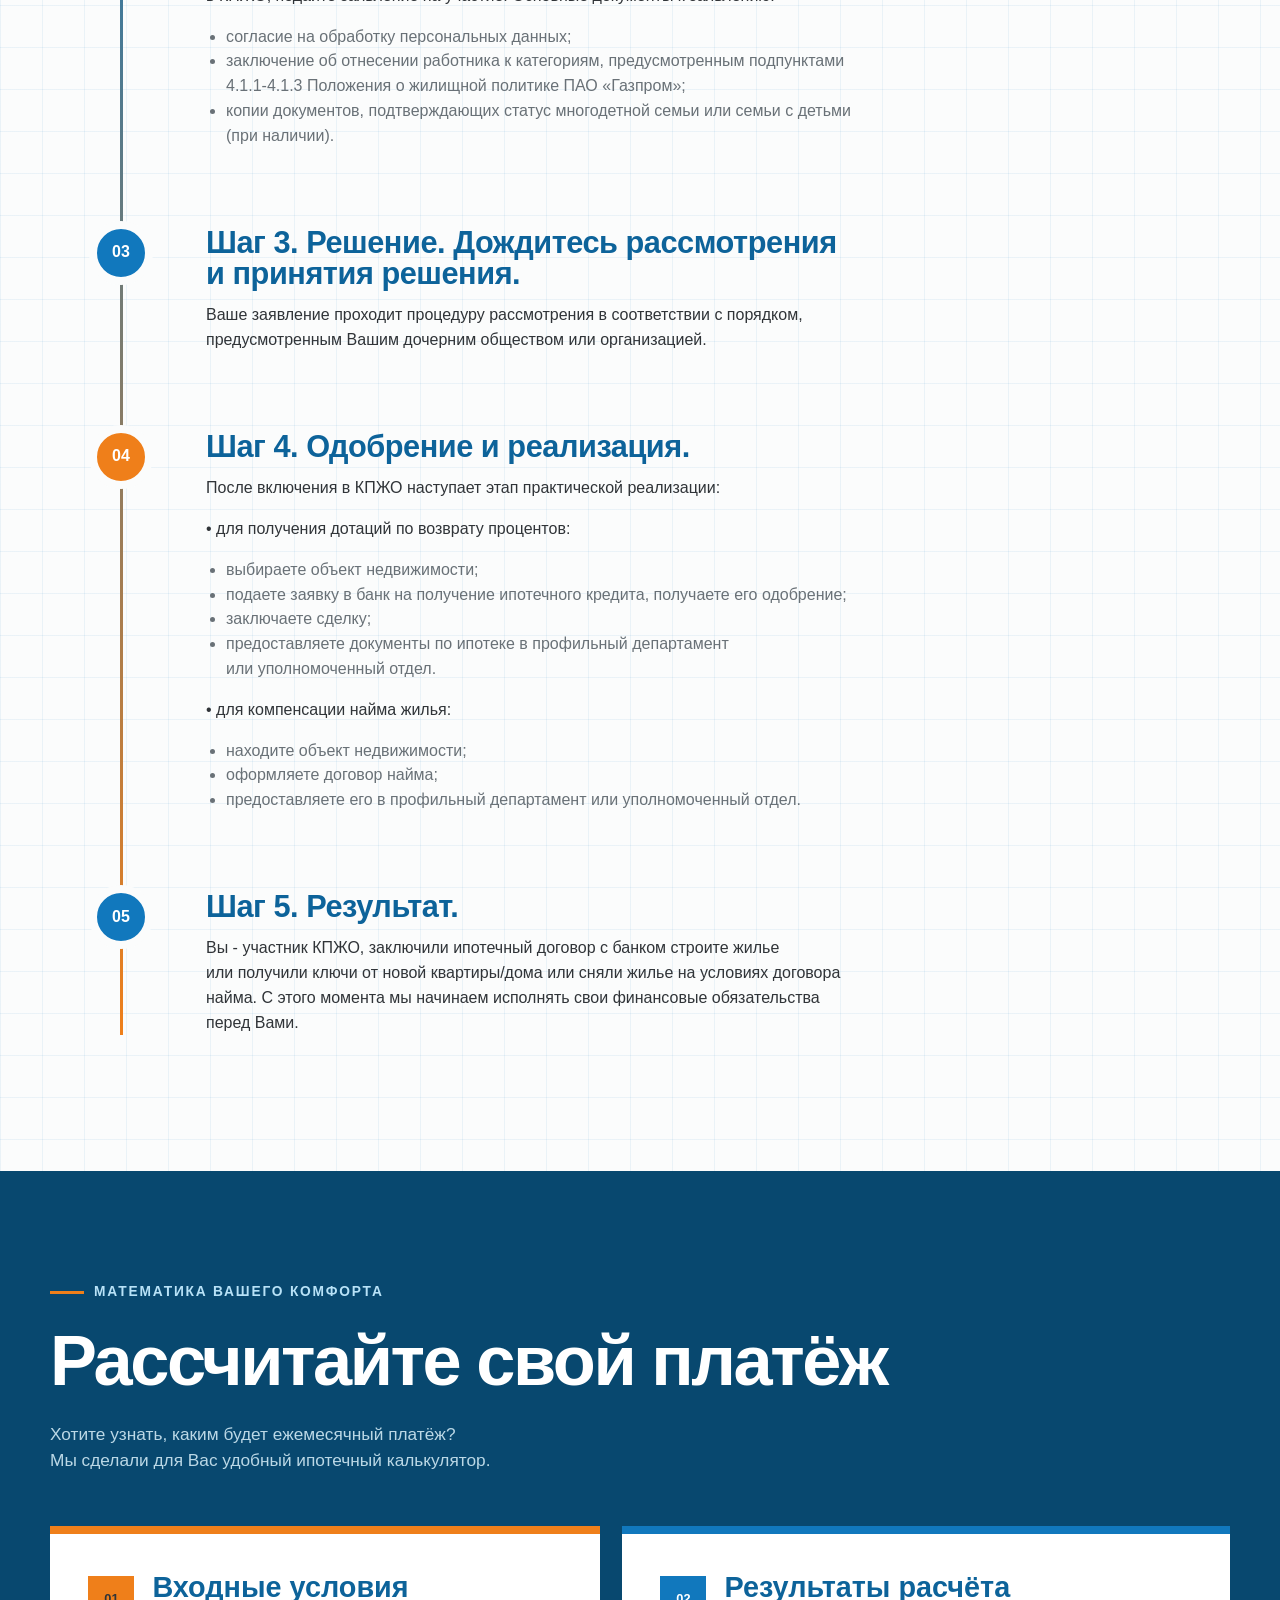
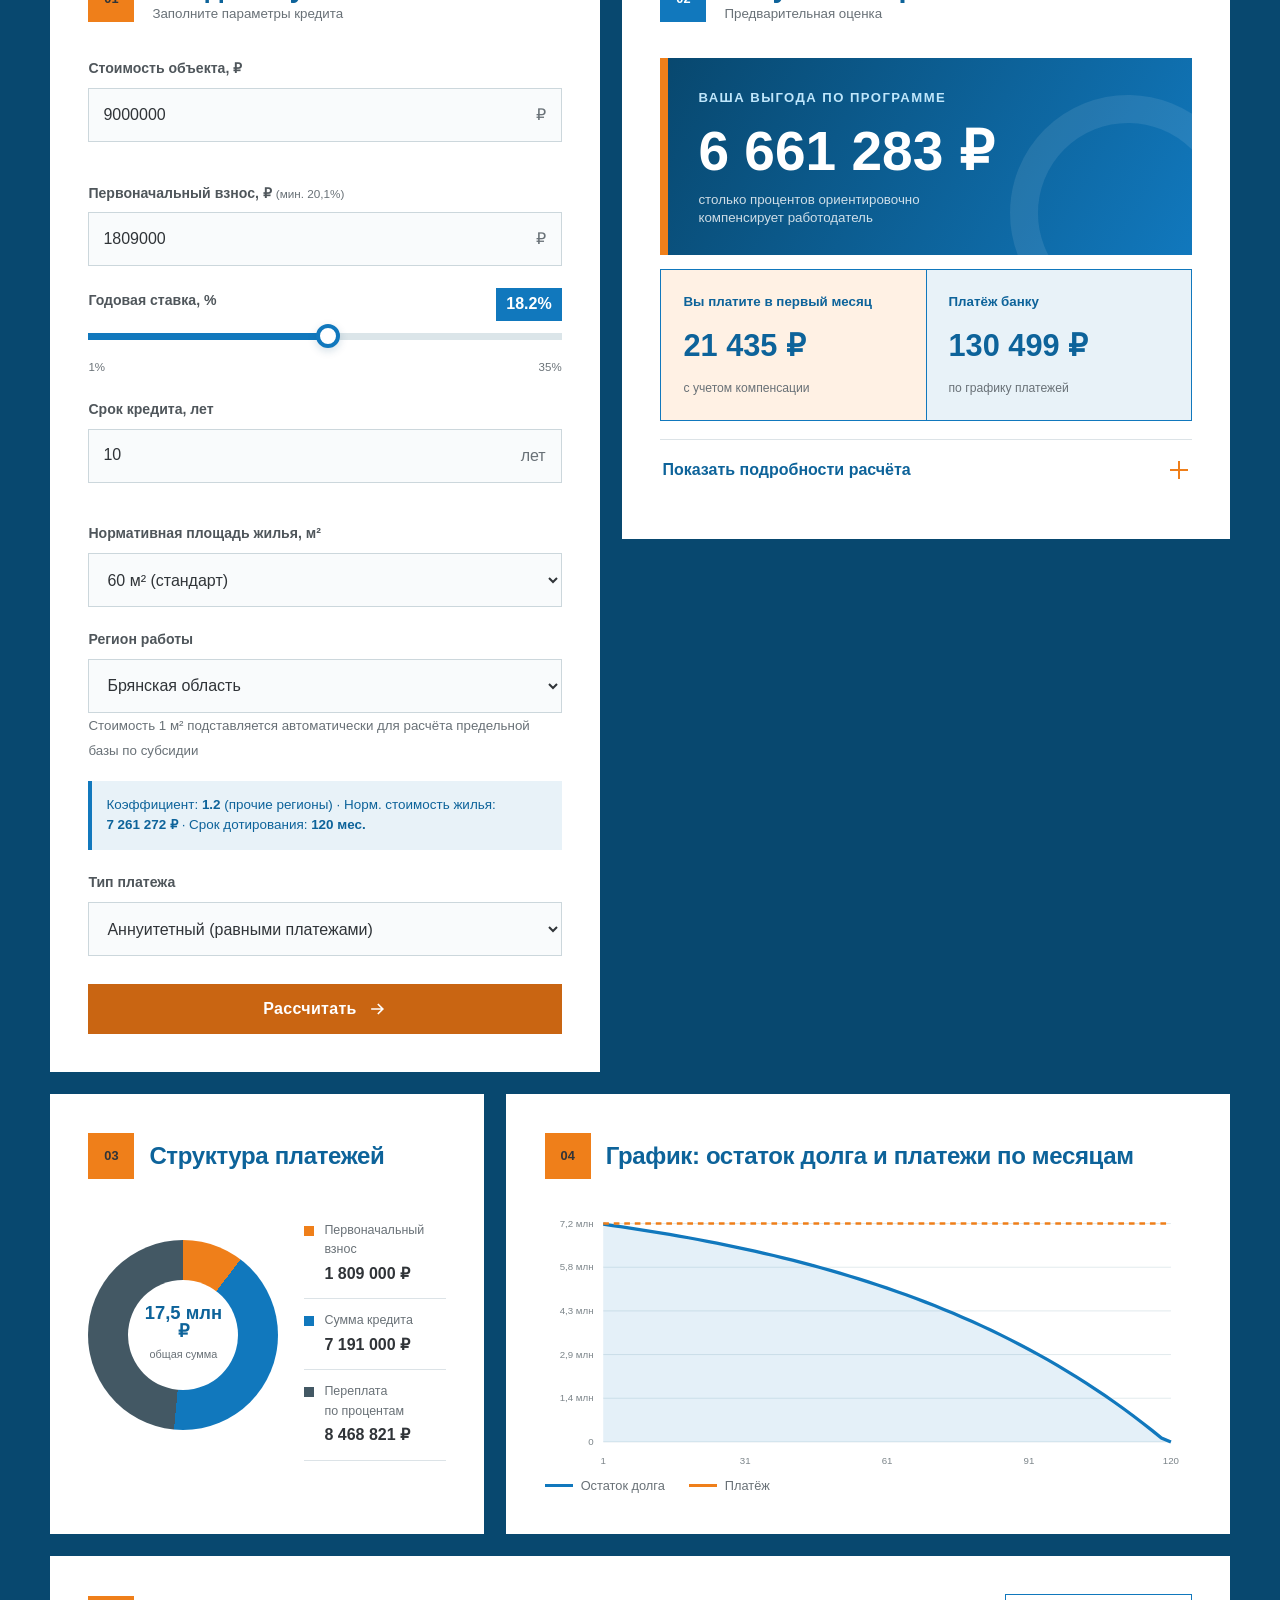
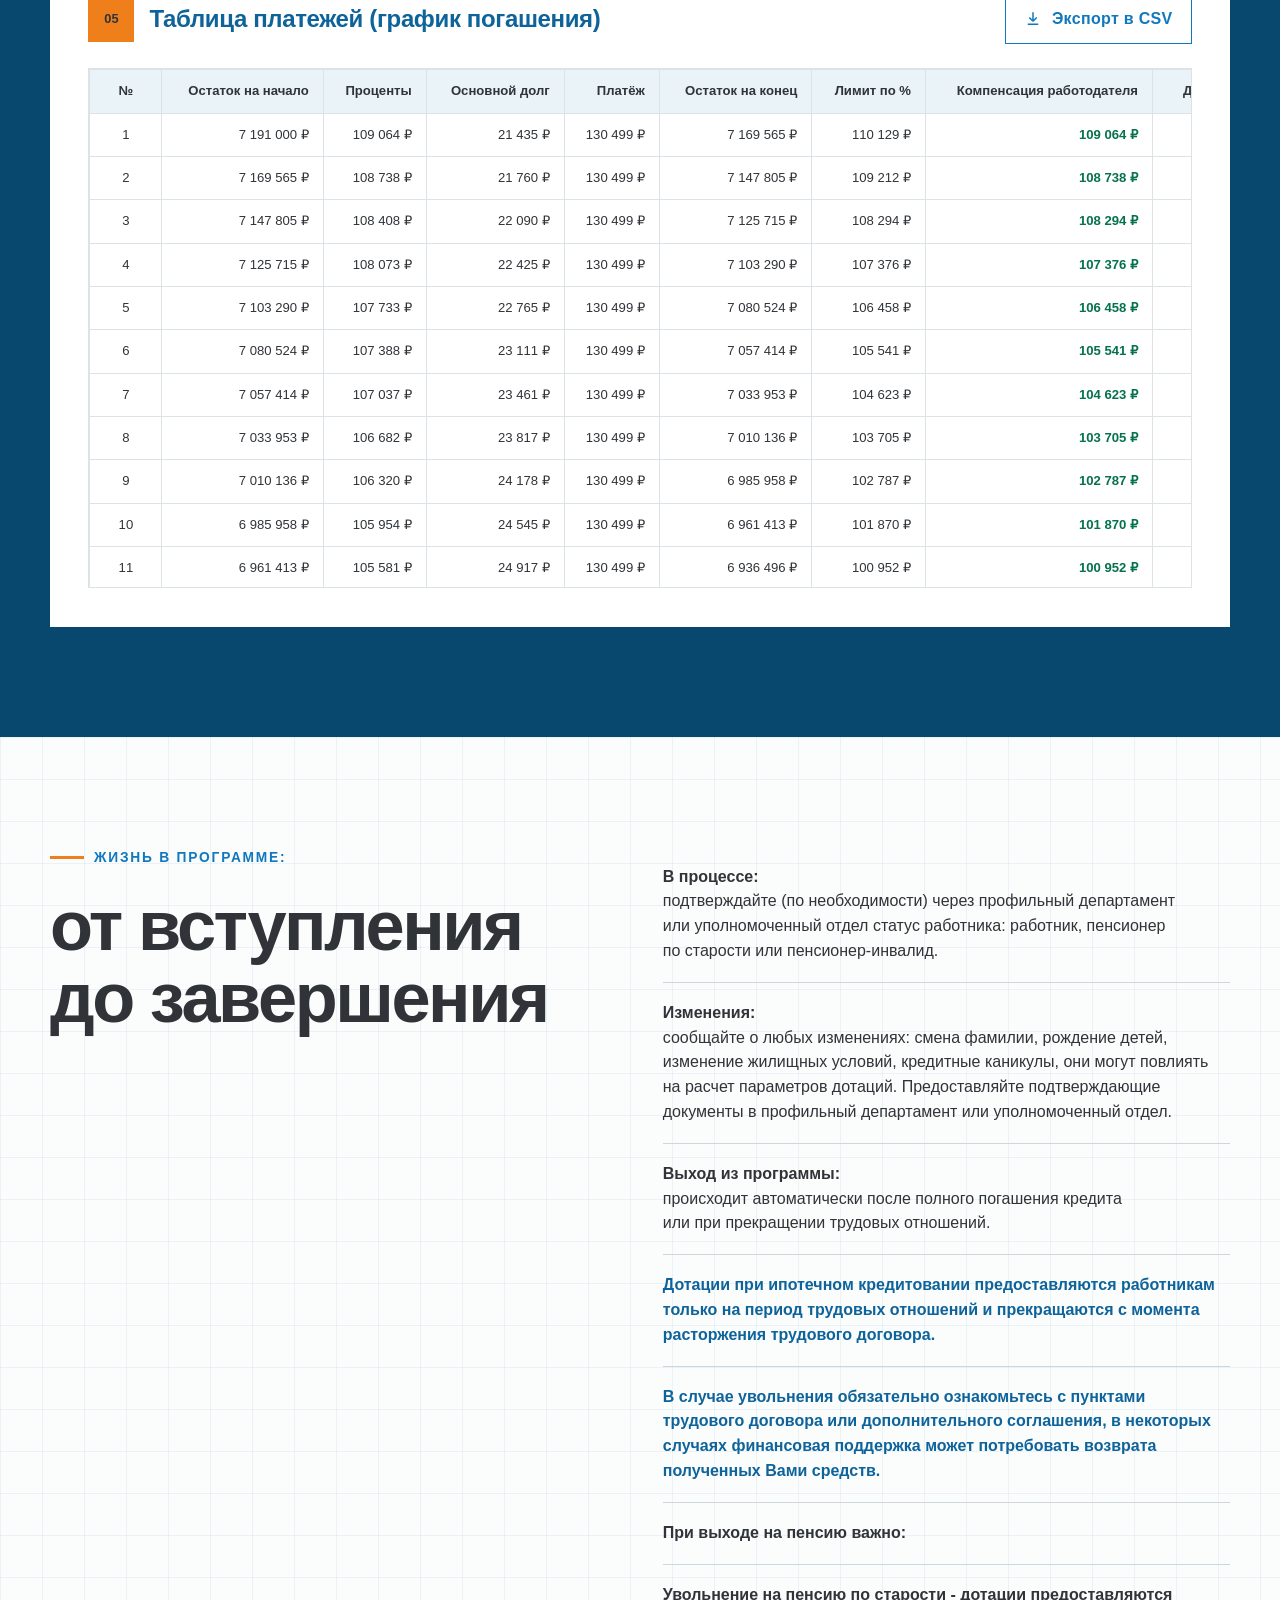
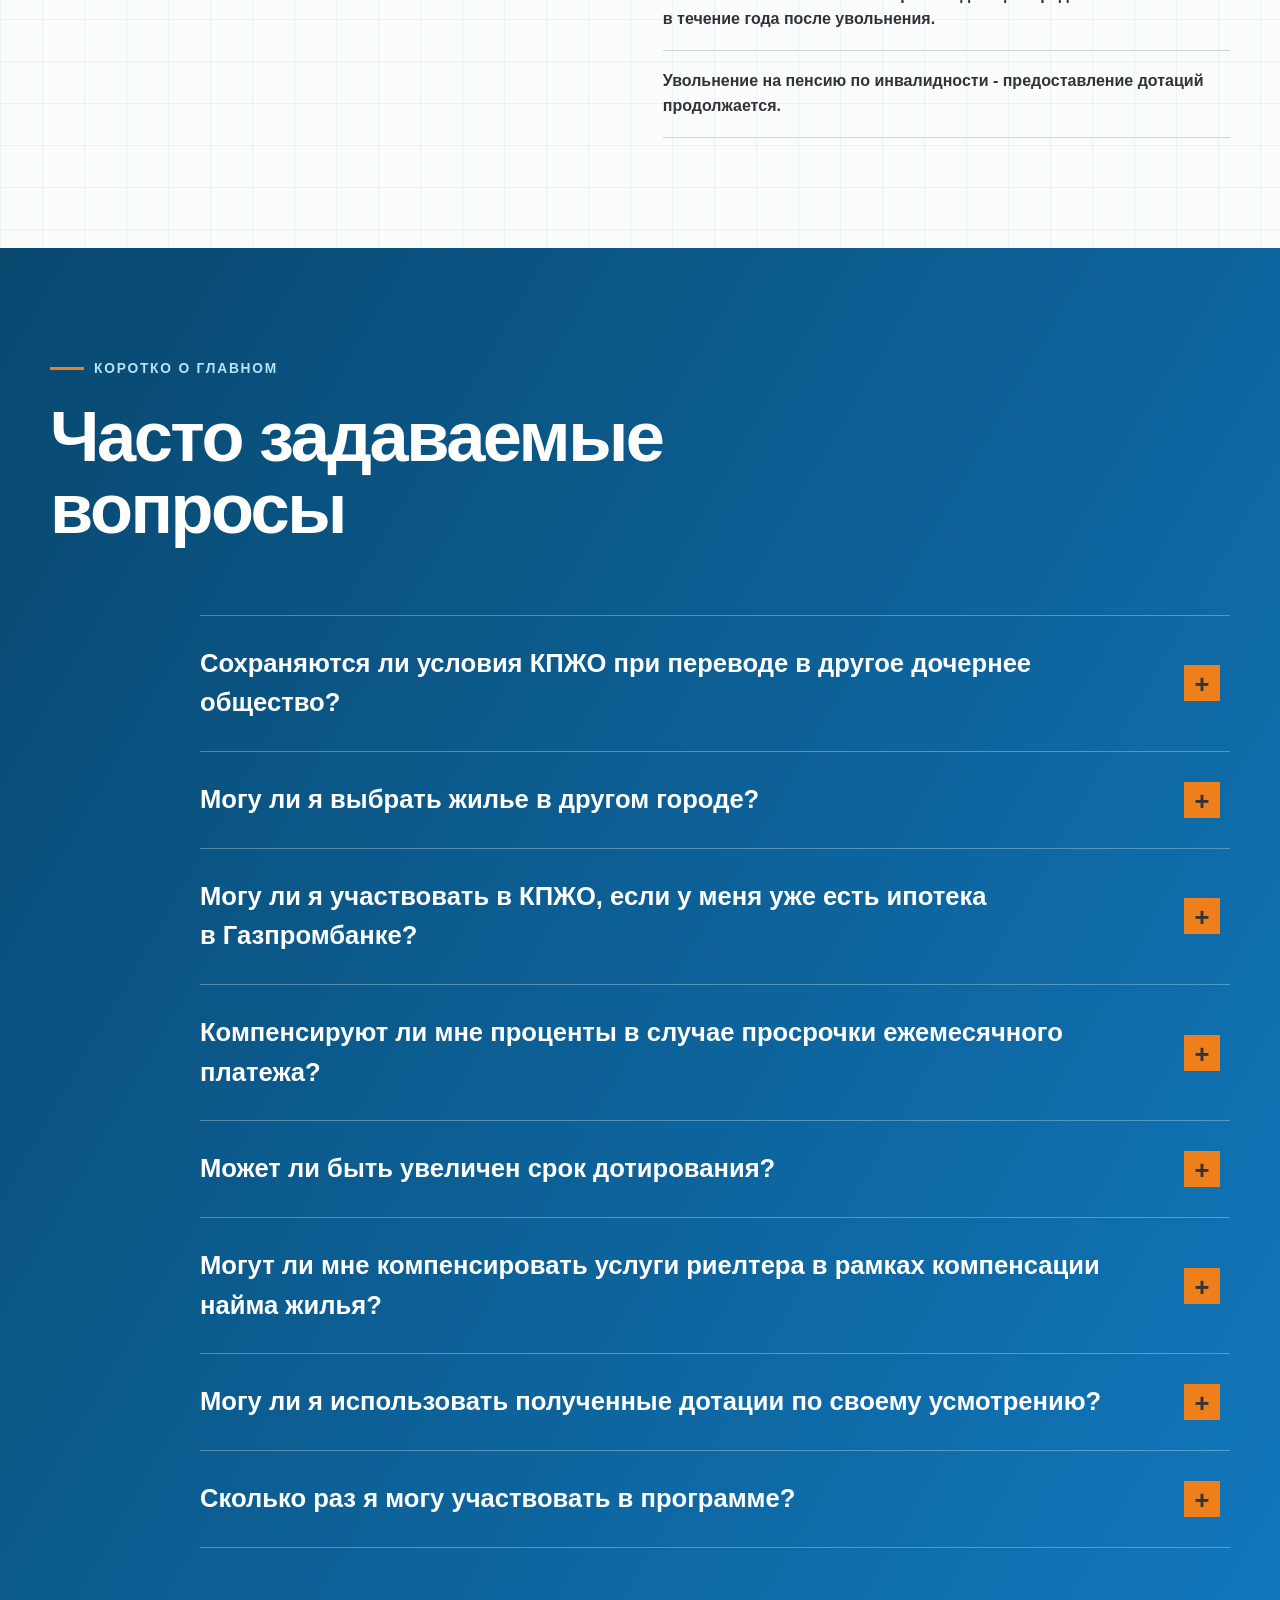
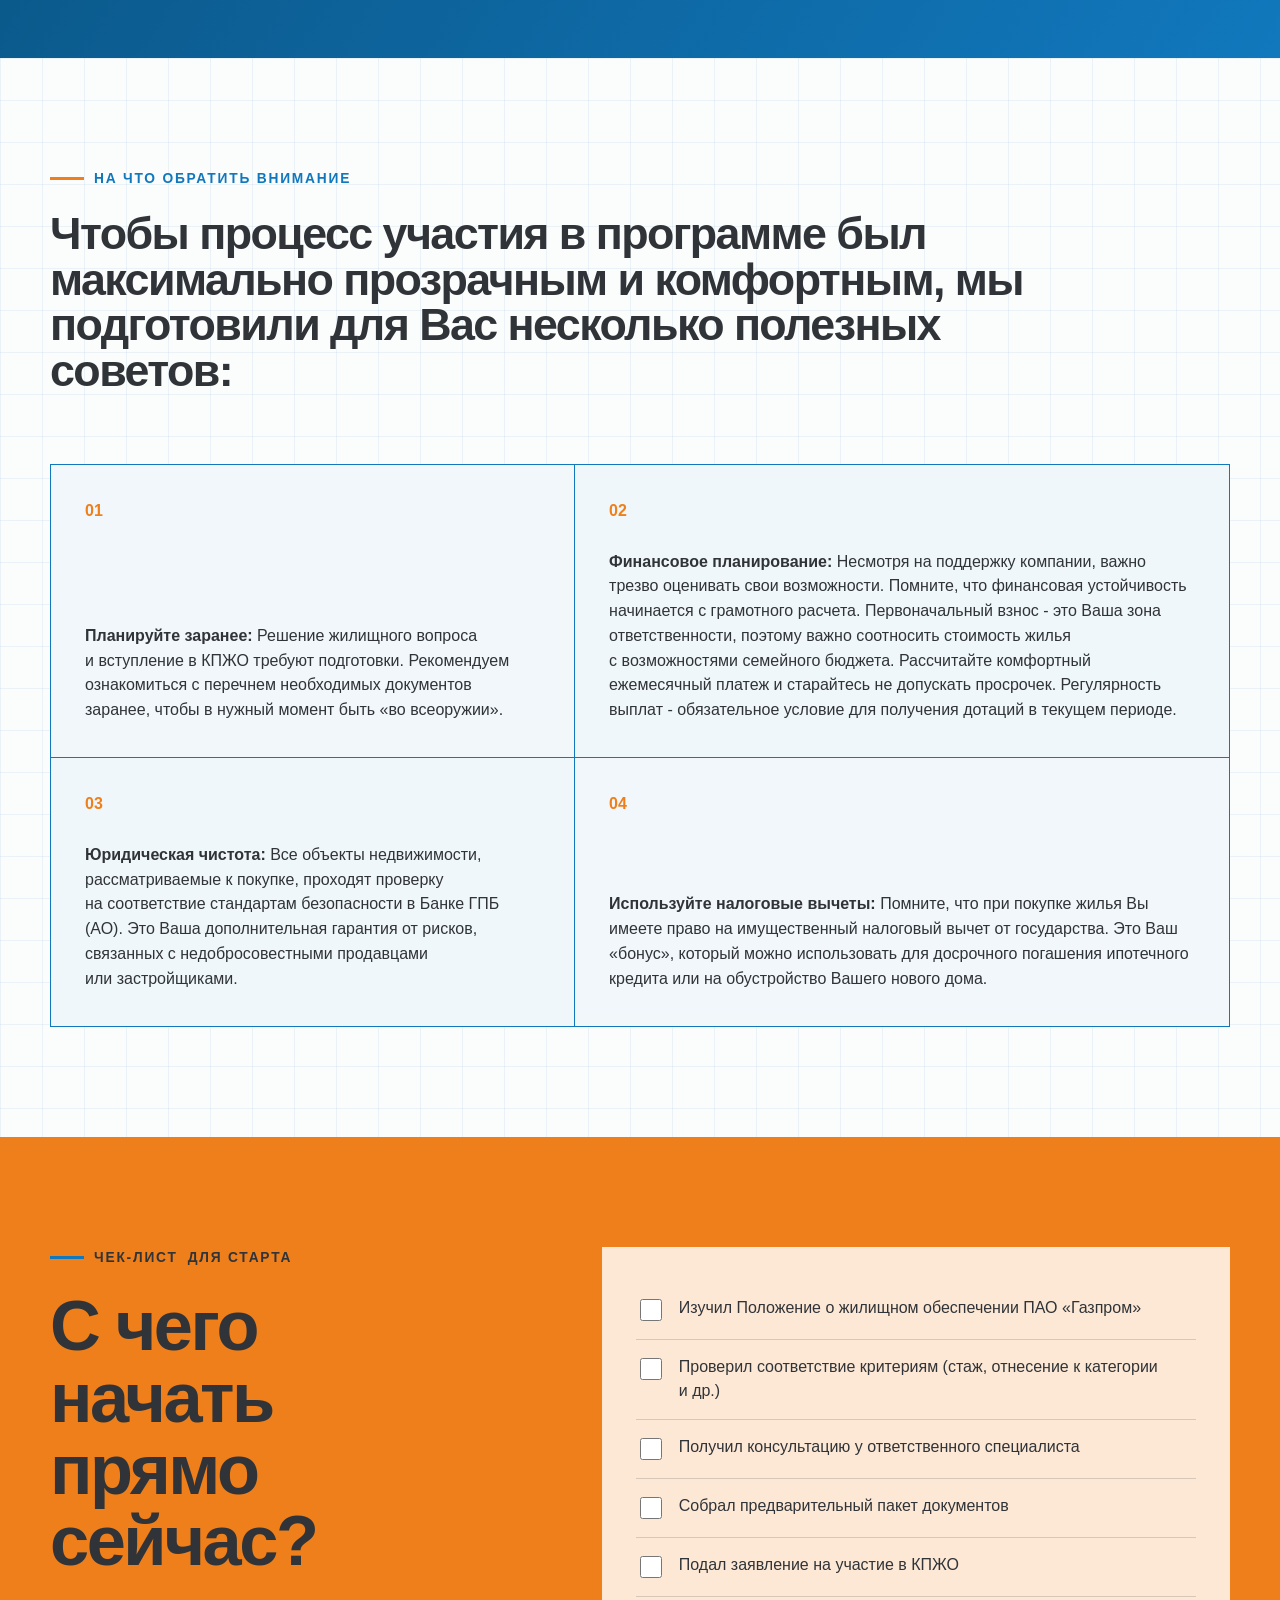
==== commit a32d846b: "Sync site copy with booklet" ====
--- a/index.html
+++ b/index.html
@@ -4,8 +4,8 @@
   <meta charset="utf-8">
   <meta name="viewport" content="width=device-width, initial-scale=1, viewport-fit=cover">
   <meta name="theme-color" content="#005b8f">
-  <meta name="description" content="Корпоративная программа жилищного обеспечения ПАО Газпром и ипотечный калькулятор">
-  <title>Ваш дом — надежный фундамент Вашего будущего</title>
+  <meta name="description" content="Корпоративная программа жилищного обеспечения ПАО «Газпром» и ипотечный калькулятор">
+  <title>Ваш дом - надежный фундамент Вашего будущего</title>
   <link rel="icon" href="assets/favicon.svg?v=20261023-2" type="image/svg+xml">
   <link rel="stylesheet" href="styles.css?v=20261024-8">
 </head>
@@ -27,7 +27,7 @@
         <a href="#calculator">Калькулятор</a>
         <a href="#faq">Вопросы</a>
       </nav>
-      <a class="header-cta" href="#calculator">Рассчитать платеж</a>
+      <a class="header-cta" href="#calculator">Рассчитать платёж</a>
     </div>
   </header>
 
@@ -35,8 +35,8 @@
     <section class="hero grid-paper" aria-labelledby="hero-title">
       <div class="hero-shell">
         <div class="hero-copy reveal">
-          <p class="eyebrow">Корпоративная программа жилищного обеспечения ПАО&nbsp;Газпром</p>
-          <h1 id="hero-title">Ваш дом —<br>надежный фундамент<br>Вашего будущего.</h1>
+          <p class="eyebrow">Корпоративная программа жилищного обеспечения ПАО&nbsp;«Газпром»</p>
+          <h1 id="hero-title">Ваш дом -<br>надежный фундамент<br>Вашего будущего</h1>
           <a class="button button-primary" href="#program">Навигатор по программе</a>
         </div>
         <div class="hero-visual reveal" style="--delay: .12s" aria-hidden="true">
@@ -68,11 +68,11 @@
       <div class="section-shell split-layout">
         <div class="section-heading reveal">
           <p class="eyebrow eyebrow-light">Почему мы это делаем</p>
-          <h2><span class="company-name">ПАО&nbsp;Газпром</span> гарантия благополучия и социальной защищенности</h2>
+          <h2><span class="company-name">ПАО&nbsp;«Газпром»</span> - гарантия благополучия и социальной защищенности</h2>
           <p class="accent-ribbon">Курс на человекоцентричность</p>
         </div>
         <div class="section-copy reveal" style="--delay: .08s">
-          <p>Мы гордимся тем, что делаем для страны, и наш главный приоритет - благополучие каждого работника. Мы понимаем: чтобы с полной отдачей решать сложные производственные задачи, нужно быть уверенным в завтрашнем дне. Собственный дом - это не просто квадратные метры, это место, где Вас ждут, где Вы отдыхаете и строите планы. Корпоративная программа жилищного обеспечения ПАО&nbsp;Газпром (КПЖО) - это не просто финансовый инструмент, а реальная поддержка без скрытых условий и с заботой о каждом работнике.</p>
+          <p>Мы гордимся тем, что делаем для страны, и наш главный приоритет - это благополучие каждого работника. Мы понимаем: чтобы с полной отдачей решать сложные производственные задачи, нужно быть уверенным в завтрашнем дне. Собственный дом - это не просто квадратные метры, это место, где Вас ждут, где Вы отдыхаете и строите планы. Корпоративная программа жилищного обеспечения ПАО&nbsp;«Газпром» (КПЖО) - это не просто финансовый инструмент, а реальная поддержка без скрытых условий и с заботой о каждом работнике.</p>
           <p>В этом буклете мы расскажем, как работают механизмы КПЖО, и что необходимо сделать, чтобы стать ее участником.</p>
         </div>
       </div>
@@ -99,13 +99,13 @@
           <span class="path-number">Путь 1</span>
           <h2>Дотации при ипотечном кредитовании</h2>
           <p><strong>Берем проценты на себя:</strong><br>если Вы решили купить квартиру в новостройке или на вторичном рынке, компания готова подставить плечо.</p>
-          <p><strong>В чем суть:</strong><br>ПАО&nbsp;Газпром помогает существенно снизить финансовую нагрузку по ипотечному кредиту, так как берет на себя значительную часть обязательств по уплате процентов.</p>
+          <p><strong>В чем суть:</strong><br>ПАО&nbsp;«Газпром» помогает существенно снизить финансовую нагрузку по ипотечному кредиту, так как берет на себя значительную часть обязательств по уплате процентов.</p>
         </div>
       </div>
       <div class="section-shell table-section reveal">
         <div class="responsive-table">
           <table>
-            <thead><tr><th>№ п/п</th><th>Вид дотации</th><th>Размер дотации</th><th>Срок предоставления</th></tr></thead>
+            <thead><tr><th>«№ п/п»</th><th>Вид дотации</th><th>Размер дотации</th><th>Срок предоставления</th></tr></thead>
             <tbody>
               <tr><td>1</td><td>Дотации на возмещение затрат по уплате процентов по ипотечному кредиту</td><td>Рассчитываются исходя из нормативной стоимости (НС)*жилья, срока дотирования и величины процентной ставки <span class="no-break">банка-партнера</span>**</td><td>15 лет</td></tr>
               <tr><td>2</td><td>Дотация на возмещение затрат по уплате первоначального взноса по ипотечному кредиту</td><td>До 45 ЕСТ</td><td>Однократно (при наличии финансовой возможности)</td></tr>
@@ -115,8 +115,8 @@
           </table>
         </div>
         <div class="table-notes">
-          <p>*НС = нормативная площадь жилья × средняя рыночная стоимость 1 кв. м × поправочный коэффициент</p>
-          <p>**Партнер КПЖО - «Газпромбанк» (Акционерное Общество) (Банк ГПБ (АО))</p>
+          <p>*НС- нормативная площадь жилья х средняя рыночная стоимость 1 кв.м х поправочный коэффициент.</p>
+          <p>**Партнер КПЖО - «Газпромбанк» (Акционерное Общество) (Банк ГПБ (АО).</p>
         </div>
       </div>
     </section>
@@ -126,14 +126,14 @@
         <div class="section-shell">
           <span class="path-number">Путь 2</span>
           <h2>Материальная помощь на решение <span class="no-break">жилищно-бытовых</span> вопросов</h2>
-          <p><strong>Компенсация и аренда: живем с комфортом здесь и сейчас.</strong><br>Если Вы переехали в другой город или населенный пункт по работе и еще только планируете покупку, вопрос с жильем не должен портить настроение.</p>
+          <p><strong>Компенсация и аренда. Живем с комфортом здесь и сейчас:</strong><br>если Вы переехали в другой город или населенный пункт по работе и еще только планируете покупку, вопрос с жильем не должен портить настроение.</p>
           <p><strong>В чем суть:</strong> Организация компенсирует расходы на найм жилья без предъявления требований к стажу работника в организации.</p>
         </div>
       </div>
       <div class="section-shell table-section reveal">
         <div class="responsive-table">
           <table>
-            <thead><tr><th>№ п/п</th><th>Вид льготы</th><th>Размер компенсации*</th><th>Срок предоставления льготы*</th></tr></thead>
+            <thead><tr><th>«№ п/п»</th><th>Вид льготы</th><th>Размер компенсации*</th><th>Срок предоставления льготы*</th></tr></thead>
             <tbody>
               <tr><td>1</td><td>Материальная помощь на решение <span class="no-break">жилищно-бытовых</span> вопросов</td><td>До 4,5 ЕСТ в месяц</td><td>До 3 лет</td></tr>
               <tr><td>2</td><td>Материальная помощь на решение <span class="no-break">жилищно-бытовых</span> вопросов в РКСиМКС</td><td>До 4,5 ЕСТ в месяц</td><td>До 5 лет</td></tr>
@@ -143,7 +143,7 @@
         <div class="table-notes">
           <p>*По решению дочернего общества или организации</p>
           <p>В случае приобретения работниками или их супругами права собственности на жилое помещение по месту нахождения рабочего места право на компенсацию найма теряется.</p>
-          <p>Исключение: предоставление материальной помощи на решение <span class="no-break">жилищно-бытовых</span> вопросов одновременно с получением дотаций по ипотечному кредиту допускается по решению дочернего общества или организации работникам, переехавшим из другой местности и заключившим ипотечный договор на инвестирование строительства многоквартирного жилого дома, в целях получения жилого помещения до регистрации права собственности, но не более 1 года.</p>
+          <p><strong>Исключение:</strong> предоставление материальной помощи на решение <span class="no-break">жилищно-бытовых</span> вопросов одновременно с получением дотаций по ипотечному кредиту допускается по решению руководителя дочернего общества или организации работникам, переехавшим из другой местности и заключившим ипотечный договор на инвестирование строительства многоквартирного жилого дома, в целях получения жилого помещения до регистрации права собственности, но не более 1 года.</p>
         </div>
       </div>
     </section>
@@ -153,12 +153,12 @@
         <div class="section-shell">
           <span class="path-number">Путь 3</span>
           <h2>Предоставление объектов жилого фонда</h2>
-          <p><strong>Комфорт без лишних хлопот</strong><br>Предоставление жилья <span class="no-break">из числа</span> объектов жилого фонда дочернего общества или организации - <span class="no-break">это готовое</span> решение <span class="no-break">для Вашей жизни</span></p>
+          <p><strong>Комфорт без лишних хлопот:</strong><br>предоставление жилья <span class="no-break">из числа</span> объектов жилого фонда дочернего общества или организации - <span class="no-break">это готовое</span> решение <span class="no-break">для Вашей жизни.</span></p>
         </div>
       </div>
       <div class="section-shell three-notes">
         <article class="reveal"><h3>В чем суть:</h3><p>для работников, переехавших из другой местности, организация предоставляет служебное жилье (если таковое имеется), полностью подготовленное к заселению, и берет на себя основные вопросы по его обслуживанию.</p></article>
-        <article class="reveal"><h3>Порядок предоставления:</h3><p>определяется дочерним обществом или организацией с учетом требований, установленных действующим гражданским и жилищным законодательством Российской Федерации.</p></article>
+        <article class="reveal"><h3>Порядок предоставления:</h3><p>определяется дочерним обществом или организацией с учетом требований, установленных действующим гражданским и жилищным законодательством РФ.</p></article>
         <article class="reveal"><h3>Проживание <span class="no-break">вместе с семьей</span>:</h3><p>поддержка семьи - Ваш главный ресурс, поэтому переезд и проживание <span class="no-break">вместе с семьей</span> только приветствуется.</p></article>
         <div class="path-three-visual reveal" aria-hidden="true">
           <svg viewBox="0 0 300 330" role="presentation">
@@ -180,13 +180,13 @@
         <div class="section-heading reveal">
           <p class="eyebrow eyebrow-light">Участие в программе</p>
           <h2>Кто может стать участником КПЖО?</h2>
-          <p>Программа создана для тех, кто связал свою жизнь с компанией Группы Газпром.</p>
+          <p>Программа создана для тех, кто связал свою жизнь с компанией Группы Газпром</p>
           <p>При включении в КПЖО учитываются: категории работников, вклад и стаж.</p>
         </div>
         <ol class="eligibility-list">
           <li class="reveal"><span>01</span><p>На работников, которые вносят значимый вклад в развитие компании и планируют свое будущее вместе с компанией Группы Газпром - это «КЛЮЧЕВЫЕ РАБОТНИКИ».</p><strong>Стаж работы не менее одного года.</strong></li>
           <li class="reveal"><span>02</span><p>На работников, привлекаемых на работу из другой местности для обслуживания вводимых в эксплуатацию производственных объектов или на имеющиеся вакансии, замещение которых не может быть обеспечено за счет местного рынка труда.</p><strong>Стаж работы не имеет значения.</strong></li>
-          <li class="reveal"><span>03</span><p>На молодых работников до 35 лет - участников целевых программ ПАО&nbsp;Газпром.</p></li>
+          <li class="reveal"><span>03</span><p>На молодых работников до 35 лет - участников целевых программ ПАО&nbsp;«Газпром».</p></li>
         </ol>
       </div>
     </section>
@@ -196,9 +196,9 @@
         <div class="section-title reveal"><p class="eyebrow">Пошаговый алгоритм</p><h2>Как это работает - 5 простых шагов</h2></div>
         <div class="step-track">
           <article class="step reveal"><span>01</span><h3>Шаг 1. Консультация. Ознакомьтесь с условиями программы.</h3><p>Обратитесь в профильный департамент или уполномоченный отдел, расскажите о своей ситуации. Вместе с ответственным специалистом подберите оптимальный механизм.</p></article>
-          <article class="step reveal"><span>02</span><h3>Шаг 2. Сбор документов.</h3><p>Соберите необходимый пакет документов, подтверждающих Ваше право на участие в КПЖО, подайте заявление на участие. Основные документы к заявлению:</p><ul><li>согласие на обработку персональных данных;</li><li>заключение об отнесении работника к категориям, предусмотренным подпунктами 4.1.1-4.1.3 Положения о жилищной политике ПАО&nbsp;Газпром</li><li>копии документов, подтверждающих статус многодетной семьи или семьи с детьми (при наличии).</li></ul></article>
+          <article class="step reveal"><span>02</span><h3>Шаг 2. Сбор документов.</h3><p>Соберите необходимый пакет документов, подтверждающих Ваше право на участие в КПЖО, подайте заявление на участие. Основные документы к заявлению:</p><ul><li>согласие на обработку персональных данных;</li><li>заключение об отнесении работника к категориям, предусмотренным подпунктами 4.1.1-4.1.3 Положения о жилищной политике ПАО&nbsp;«Газпром»;</li><li>копии документов, подтверждающих статус многодетной семьи или семьи с детьми (при наличии).</li></ul></article>
           <article class="step reveal"><span>03</span><h3>Шаг 3. Решение. Дождитесь рассмотрения и принятия решения.</h3><p>Ваше заявление проходит процедуру рассмотрения в соответствии с порядком, предусмотренным Вашим дочерним обществом или организацией.</p></article>
-          <article class="step reveal"><span>04</span><h3>Шаг 4. Одобрение и реализация.</h3><p>После включения в КПЖО наступает этап практической реализации:</p><p>• для получения дотаций по возврату процентов:</p><ul><li>выбираете объект недвижимости</li><li>подаете заявку в банк на получение ипотечного кредита</li><li>получаете его одобрение</li><li>заключаете сделку</li><li>предоставляете документы по ипотеке в профильный департамент или уполномоченный отдел</li></ul><p>• для компенсации найма жилья:</p><ul><li>находите объект недвижимости,</li><li>оформляете договор найма,</li><li>предоставляете его в профильный департамент или уполномоченный отдел</li></ul></article>
+          <article class="step reveal"><span>04</span><h3>Шаг 4. Одобрение и реализация.</h3><p>После включения в КПЖО наступает этап практической реализации:</p><p>• для получения дотаций по возврату процентов:</p><ul><li>выбираете объект недвижимости;</li><li>подаете заявку в банк на получение ипотечного кредита, получаете его одобрение;</li><li>заключаете сделку;</li><li>предоставляете документы по ипотеке в профильный департамент или уполномоченный отдел.</li></ul><p>• для компенсации найма жилья:</p><ul><li>находите объект недвижимости;</li><li>оформляете договор найма;</li><li>предоставляете его в профильный департамент или уполномоченный отдел.</li></ul></article>
           <article class="step reveal"><span>05</span><h3>Шаг 5. Результат.</h3><p>Вы - участник КПЖО, заключили ипотечный договор с банком строите жилье или получили ключи от новой квартиры/дома или сняли жилье на условиях договора найма. С этого момента мы начинаем исполнять свои финансовые обязательства перед Вами.</p></article>
         </div>
       </div>
@@ -207,8 +207,8 @@
     <section class="calculator-section" id="calculator">
       <div class="calculator-heading section-shell reveal">
         <p class="eyebrow eyebrow-light">Математика вашего комфорта</p>
-        <h2>Рассчитайте свой платеж</h2>
-        <p>Хотите узнать, каким будет ежемесячный платеж?<br>Мы сделали для вас удобный ипотечный калькулятор.</p>
+        <h2>Рассчитайте свой платёж</h2>
+        <p>Хотите узнать, каким будет ежемесячный платёж?<br>Мы сделали для Вас удобный ипотечный калькулятор.</p>
       </div>
       <div class="calculator-shell section-shell">
         <form class="calculator-form reveal" id="mortgage-form" novalidate>
@@ -294,21 +294,20 @@
         <div class="schedule-head"><div><span>05</span><h3>Таблица платежей (график погашения)</h3></div><button class="button button-outline" type="button" id="export-csv"><svg viewBox="0 0 24 24" aria-hidden="true"><path d="M12 3v12m0 0 5-5m-5 5-5-5M5 19h14"/></svg>Экспорт в CSV</button></div>
         <div class="schedule-table"><table id="schedule-table"><thead><tr><th>№</th><th>Остаток на начало</th><th>Проценты</th><th>Основной долг</th><th>Платёж</th><th>Остаток на конец</th><th>Лимит по %</th><th>Компенсация работодателя</th><th>Доплата из своих средств</th></tr></thead><tbody></tbody></table></div>
       </div>
-      <p class="calculator-note section-shell">Все расчёты выполняются локально в браузере</p>
     </section>
 
     <section class="lifecycle grid-paper">
       <div class="section-shell split-layout">
         <div class="section-heading reveal"><p class="eyebrow">Жизнь в программе:</p><h2>от вступления до завершения</h2></div>
         <div class="content-list reveal">
-          <p>• В процессе: подтверждайте через профильный департамент или уполномоченный отдел (по необходимости) статус работника (работник, пенсионер по старости, <span class="no-break">пенсионер-инвалид</span>).</p>
-          <p>• Изменения: сообщайте о любых изменениях - смене фамилии, рождении детей, изменении жилищных условий, кредитных каникулах. Они могут повлиять на расчет параметров дотаций. Предоставляйте необходимые документы.</p>
-          <p>• Выход из программы: происходит автоматически после полного погашения кредита или при прекращении трудовых отношений.</p>
+          <p><strong>В процессе:</strong><br>подтверждайте (по необходимости) через профильный департамент или уполномоченный отдел статус работника: работник, пенсионер по старости или <span class="no-break">пенсионер-инвалид</span>.</p>
+          <p><strong>Изменения:</strong><br>сообщайте о любых изменениях: смена фамилии, рождение детей, изменение жилищных условий, кредитные каникулы, они могут повлиять на расчет параметров дотаций. Предоставляйте подтверждающие документы в профильный департамент или уполномоченный отдел.</p>
+          <p><strong>Выход из программы:</strong><br>происходит автоматически после полного погашения кредита или при прекращении трудовых отношений.</p>
           <p>Дотации при ипотечном кредитовании предоставляются работникам только на период трудовых отношений и прекращаются с момента расторжения трудового договора.</p>
           <p>В случае увольнения обязательно ознакомьтесь с пунктами трудового договора или дополнительного соглашения, в некоторых случаях финансовая поддержка может потребовать возврата полученных Вами средств.</p>
-          <p>• При выходе на пенсию важно:</p>
-          <p>увольнение на пенсию по старости - дотации предоставляются в течение года после увольнения.</p>
-          <p>увольнение на пенсию по инвалидности - предоставление дотаций продолжается.</p>
+          <p><strong>При выходе на пенсию важно:</strong></p>
+          <p><strong>Увольнение на пенсию по старости - дотации предоставляются в течение года после увольнения.</strong></p>
+          <p><strong>Увольнение на пенсию по инвалидности - предоставление дотаций продолжается.</strong></p>
         </div>
       </div>
     </section>
@@ -320,11 +319,11 @@
           <details class="reveal"><summary>Сохраняются ли условия КПЖО при переводе в другое дочернее общество?</summary><p>Да, программа действует в рамках единой корпоративной политики Группы Газпром.</p></details>
           <details class="reveal"><summary>Могу ли я выбрать жилье в другом городе?</summary><p>Условия программы зависят от региона присутствия Вашего дочернего общества или организации.</p></details>
           <details class="reveal"><summary>Могу ли я участвовать в КПЖО, если у меня уже есть ипотека в Газпромбанке?</summary><p>Да, программа предусматривает возможность компенсации процентов по уже взятым кредитам. Уточните детали у ответственного специалиста.</p></details>
-          <details class="reveal"><summary>Сколько раз я могу участвовать в программе?</summary><p>С применением механизма дотаций при ипотечном кредитовании - один раз. Исключение составляют случаи перевода работника в другую местность вместе с работодателем по согласованию с ПАО&nbsp;Газпром.</p></details>
+          <details class="reveal"><summary>Компенсируют ли мне проценты в случае просрочки ежемесячного платежа?</summary><p>Компенсация процентов осуществляется на основании ежемесячных отчетов от Газпромбанка. В случае отсутствия оплаты банк фиксирует данные о просроченном платеже. Уточните у ответственного специалиста: положена ли Вам выплата, если Вы внесете платеж в ближайшие дни от даты, установленной в графике платежей.</p></details>
           <details class="reveal"><summary>Может ли быть увеличен срок дотирования?</summary><p>Может, до 10 лет, но только по новому ипотечному договору и по решению руководителя дочернего общества или организации в случае перевода работника на работу в другую местность.</p></details>
           <details class="reveal"><summary>Могут ли мне компенсировать услуги риелтера в рамках компенсации найма жилья?</summary><p>Нет. В состав расходов работника на оплату найма жилого помещения либо гостиничных услуг не включаются иные расходы, возникающие в результате правоотношений, не отвечающих природе договора найма (поднайма) жилого помещения.</p></details>
           <details class="reveal"><summary>Могу ли я использовать полученные дотации по своему усмотрению?</summary><p>Нет, не можете. Нецелевое использование полученных средств влечет за собой обязательство возврата полученных денежных средств в полном объеме.</p></details>
-          <details class="reveal"><summary>Компенсируют ли мне проценты в случае просрочки ежемесячного платежа?</summary><p>Компенсация процентов осуществляется на основании ежемесячных отчетов от Газпромбанка. В случае отсутствия оплаты банк фиксирует данные о просроченном платеже. Уточните у ответственного специалиста: положена ли Вам выплата, если Вы внесете платеж в ближайшие дни от даты, установленной в графике платежей.</p></details>
+          <details class="reveal"><summary>Сколько раз я могу участвовать в программе?</summary><p>С применением механизма дотаций при ипотечном кредитовании - один раз. Исключение составляют случаи перевода работника в другую местность вместе с работодателем по согласованию с ПАО&nbsp;«Газпром».</p></details>
         </div>
       </div>
     </section>
@@ -333,10 +332,10 @@
       <div class="section-shell">
         <div class="section-title reveal"><p class="eyebrow">На что обратить внимание</p><h2>Чтобы процесс участия в программе был максимально прозрачным и комфортным, мы подготовили для Вас несколько полезных советов:</h2></div>
         <div class="attention-grid">
-          <article class="reveal"><span>01</span><p>• Планируйте заранее: Решение жилищного вопроса и вступление в КПЖО требуют подготовки. Рекомендуем ознакомиться с перечнем необходимых документов заранее, чтобы в нужный момент быть «во всеоружии».</p></article>
-          <article class="reveal"><span>02</span><p>• Финансовое планирование: Несмотря на поддержку компании, важно трезво оценивать свои возможности. Помните, что финансовая устойчивость начинается с грамотного расчета. Первоначальный взнос – это Ваша зона ответственности, поэтому важно соотносить стоимость жилья с возможностями семейного бюджета. Рассчитайте комфортный ежемесячный платеж и старайтесь не допускать просрочек. Регулярность выплат – обязательное условие для получения дотаций в текущем периоде.</p></article>
-          <article class="reveal"><span>03</span><p>• Юридическая чистота: Все объекты недвижимости, рассматриваемые к покупке, проходят проверку на соответствие стандартам безопасности в Банке ГПБ (АО). Это Ваша дополнительная гарантия от рисков, связанных с недобросовестными продавцами или застройщиками.</p></article>
-          <article class="reveal"><span>04</span><p>• Используйте налоговые вычеты: Помните, что при покупке жилья Вы имеете право на имущественный налоговый вычет от государства. Это Ваш «бонус», который можно использовать для досрочного погашения ипотечного кредита или на обустройство Вашего нового дома.</p></article>
+          <article class="reveal"><span>01</span><p><strong>Планируйте заранее:</strong> Решение жилищного вопроса и вступление в КПЖО требуют подготовки. Рекомендуем ознакомиться с перечнем необходимых документов заранее, чтобы в нужный момент быть «во всеоружии».</p></article>
+          <article class="reveal"><span>02</span><p><strong>Финансовое планирование:</strong> Несмотря на поддержку компании, важно трезво оценивать свои возможности. Помните, что финансовая устойчивость начинается с грамотного расчета. Первоначальный взнос - это Ваша зона ответственности, поэтому важно соотносить стоимость жилья с возможностями семейного бюджета. Рассчитайте комфортный ежемесячный платеж и старайтесь не допускать просрочек. Регулярность выплат - обязательное условие для получения дотаций в текущем периоде.</p></article>
+          <article class="reveal"><span>03</span><p><strong>Юридическая чистота:</strong> Все объекты недвижимости, рассматриваемые к покупке, проходят проверку на соответствие стандартам безопасности в Банке ГПБ (АО). Это Ваша дополнительная гарантия от рисков, связанных с недобросовестными продавцами или застройщиками.</p></article>
+          <article class="reveal"><span>04</span><p><strong>Используйте налоговые вычеты:</strong> Помните, что при покупке жилья Вы имеете право на имущественный налоговый вычет от государства. Это Ваш «бонус», который можно использовать для досрочного погашения ипотечного кредита или на обустройство Вашего нового дома.</p></article>
         </div>
       </div>
     </section>
@@ -345,9 +344,9 @@
       <div class="section-shell split-layout">
         <div class="section-heading reveal"><p class="eyebrow"><span class="no-break">Чек-лист</span> для старта</p><h2>С чего начать прямо сейчас?</h2></div>
         <div class="checklist-items reveal">
-          <label><input type="checkbox"><span>Изучил Положение о жилищном обеспечении ПАО&nbsp;Газпром</span></label>
+          <label><input type="checkbox"><span>Изучил Положение о жилищном обеспечении ПАО&nbsp;«Газпром»</span></label>
           <label><input type="checkbox"><span>Проверил соответствие критериям (стаж, отнесение к категории и др.)</span></label>
-          <label><input type="checkbox"><span>Получил консультацию у ответственного специалиста.</span></label>
+          <label><input type="checkbox"><span>Получил консультацию у ответственного специалиста</span></label>
           <label><input type="checkbox"><span>Собрал предварительный пакет документов</span></label>
           <label><input type="checkbox"><span>Подал заявление на участие в КПЖО</span></label>
           <label><input type="checkbox"><span>Сделал первый шаг к дому своей мечты!</span></label>
@@ -360,25 +359,25 @@
       <div class="section-shell">
         <div class="section-title reveal"><p class="eyebrow">Справочник</p><h2>Простыми словами о сложных терминах</h2></div>
         <div class="glossary-grid">
-          <article class="reveal"><h3>Департамент 715</h3><p>структурное подразделение ПАО&nbsp;Газпром, на которое возложены задачи по управлению персоналом ПАО&nbsp;Газпром, его дочерних обществ и организаций.</p></article>
-          <article class="reveal"><h3>Единый социальный тариф (ЕСТ)</h3><p>величина, применяемая для расчета размера социальных льгот, гарантий и компенсаций, предусмотренных Генеральным коллективным договором ПАО&nbsp;Газпром и его дочерних обществ.</p></article>
-          <article class="reveal"><h3>Жилищный фонд</h3><p>совокупность пригодных для проживания и размещения жилых помещений (объектов жилищного фонда), находящихся в собственности ПАО&nbsp;Газпром, его дочерних обществ и организаций либо в их пользовании на ином законном основании.</p></article>
-          <article class="reveal"><h3>Жилое помещение</h3><p>изолированное помещение (жилой дом, часть жилого дома, квартира, часть квартиры, комната), которое является недвижимым имуществом и пригодно для постоянного проживания граждан (отвечает установленным санитарным и техническим правилам и нормам, иным требованиям законодательства Российской Федерации).</p></article>
-          <article class="reveal"><h3>Корпоративная программа жилищного обеспечения (КПЖО)</h3><p>совокупность механизмов предоставления льготы по жилищному обеспечению, предусмотренных Положением о жилищной политике ПАО&nbsp;Газпром, применяемых ПАО&nbsp;Газпром, его дочерними обществами и организациями в отношении работников, пенсионеров и иных лиц.</p></article>
+          <article class="reveal"><h3>Департамент 715</h3><p>структурное подразделение ПАО&nbsp;«Газпром», на которое возложены задачи по управлению персоналом ПАО&nbsp;«Газпром», его дочерних обществ и организаций.</p></article>
+          <article class="reveal"><h3>Жилое помещение</h3><p>изолированное помещение (жилой дом, часть жилого дома, квартира, часть квартиры, комната), которое является недвижимым имуществом и пригодно для постоянного проживания граждан (отвечает установленным санитарным и техническим правилам и нормам, иным требованиям законодательства РФ).</p></article>
           <article class="reveal"><h3>Многодетная семья</h3><p>семья, в которой родились и (или) воспитываются трое и более детей (в том числе усыновленные, а также пасынки и падчерицы) в возрасте до 18 лет, а обучающиеся по очной форме обучения в образовательных организациях, реализующих основные образовательные программы, - до 24 лет. В составе многодетной семьи не учитываются дети, находящиеся на полном государственном обеспечении, и дети, в отношении которых родители лишены родительских прав или ограничены в родительских правах.</p></article>
-          <article class="reveal"><h3>Льгота по жилищному обеспечению</h3><p>льгота, предоставленная (предоставляемая) ПАО&nbsp;Газпром, его дочерним обществом или организацией работнику, пенсионеру или иному лицу в целях жилищного обеспечения с применением механизмов, предусмотренных Положением о жилищной политике ПАО&nbsp;Газпром.</p></article>
-          <article class="reveal"><h3>Нормативная стоимость жилого помещения (НС)</h3><p>средняя рыночная стоимость нормативной площади жилого помещения с учетом поправочного коэффициента.</p></article>
-          <article class="reveal"><h3>Пенсионер</h3><p>лицо, признанное пенсионером администрации ПАО&nbsp;Газпром, его дочернего общества, организации или филиала в соответствии с Положением о социальной защите пенсионеров администрации ПАО&nbsp;Газпром, Типовым положением о социальной защите пенсионеров дочерних обществ, организаций и филиалов ПАО&nbsp;Газпром, утверждаемыми ПАО&nbsp;Газпром.</p></article>
+          <article class="reveal"><h3>Корпоративная программа жилищного обеспечения (КПЖО)</h3><p>совокупность механизмов предоставления льготы по жилищному обеспечению, предусмотренных Положением о жилищной политике ПАО&nbsp;«Газпром», применяемых ПАО&nbsp;«Газпром», его дочерними обществами и организациями в отношении работников, пенсионеров и иных лиц.</p></article>
+          <article class="reveal"><h3>Жилищный фонд</h3><p>совокупность пригодных для проживания и размещения жилых помещений (объектов жилищного фонда), находящихся в собственности ПАО&nbsp;«Газпром», его дочерних обществ и организаций либо в их пользовании на ином законном основании.</p></article>
+          <article class="reveal"><h3>Единый социальный тариф (ЕСТ)</h3><p>величина, применяемая для расчета размера социальных льгот, гарантий и компенсаций, предусмотренных Генеральным коллективным договором ПАО&nbsp;«Газпром» и его дочерних обществ.</p></article>
+          <article class="reveal"><h3>Льгота по жилищному обеспечению</h3><p>льгота, предоставленная (предоставляемая) ПАО&nbsp;«Газпром», его дочерним обществом или организацией работнику, пенсионеру или иному лицу в целях жилищного обеспечения с применением механизмов, предусмотренных Положением о жилищной политике ПАО&nbsp;«Газпром».</p></article>
+          <article class="reveal"><h3>Пенсионер</h3><p>лицо, признанное пенсионером администрации ПАО&nbsp;«Газпром», его дочернего общества, организации или филиала в соответствии с Положением о социальной защите пенсионеров администрации ПАО&nbsp;«Газпром», Типовым положением о социальной защите пенсионеров дочерних обществ, организаций и филиалов ПАО&nbsp;«Газпром», утверждаемыми ПАО&nbsp;«Газпром».</p></article>
           <article class="reveal"><h3>Семья с детьми</h3><p>семья, в которой родились и (или) воспитываются один ребенок или двое детей (в том числе усыновленные, а также пасынки и падчерицы) в возрасте до 18 лет, а обучающиеся по очной форме обучения в образовательных организациях, реализующих основные образовательные программы, - до 24 лет. В составе семьи с детьми не учитываются дети, находящиеся на полном государственном обеспечении, и дети, в отношении которых родители лишены родительских прав или ограничены в родительских правах.</p></article>
           <article class="reveal"><h3>Уполномоченная кредитная организация</h3><p>юридическое лицо, которое имеет право осуществлять банковские операции в соответствии с законодательством Российской Федерации и является участником корпоративной системы жилищного обеспечения.</p></article>
-          <article class="reveal"><h3>Участник корпоративной программы жилищного обеспечения</h3><p>лицо, в отношении которого ПАО&nbsp;Газпром, его дочерним обществом или организацией в установленном порядке принято решение об отнесении к категории, предусмотренной пунктами 4.1-4.2 Положения о жилищной политике ПАО&nbsp;Газпром, и предоставлении льготы по жилищному обеспечению.</p></article>
+          <article class="reveal"><h3>Нормативная стоимость жилого помещения</h3><p>средняя рыночная стоимость нормативной площади жилого помещения с учетом поправочного коэффициента.</p></article>
+          <article class="reveal"><h3>Участник корпоративной программы жилищного обеспечения</h3><p>лицо, в отношении которого ПАО&nbsp;«Газпром», его дочерним обществом или организацией в установленном порядке принято решение об отнесении к категории, предусмотренной пунктами 4.1-4.2 Положения о жилищной политике ПАО&nbsp;«Газпром», и предоставлении льготы по жилищному обеспечению.</p></article>
         </div>
       </div>
     </section>
   </main>
 
   <footer class="site-footer">
-    <div class="section-shell footer-inner"><img src="assets/gazprom-corporate-transparent-v2.png?v=20261023-3" alt="Газпром" width="1737" height="905"><p>Корпоративная программа жилищного обеспечения ПАО&nbsp;Газпром</p><a href="#main" id="back-to-top">Наверх <span aria-hidden="true">↑</span></a></div>
+    <div class="section-shell footer-inner"><img src="assets/gazprom-corporate-transparent-v2.png?v=20261023-3" alt="Газпром" width="1737" height="905"><p>Корпоративная программа жилищного обеспечения ПАО&nbsp;«Газпром»</p><a href="#main" id="back-to-top">Наверх <span aria-hidden="true">↑</span></a></div>
   </footer>
   <script src="app.js?v=20261024-4"></script>
 </body>
